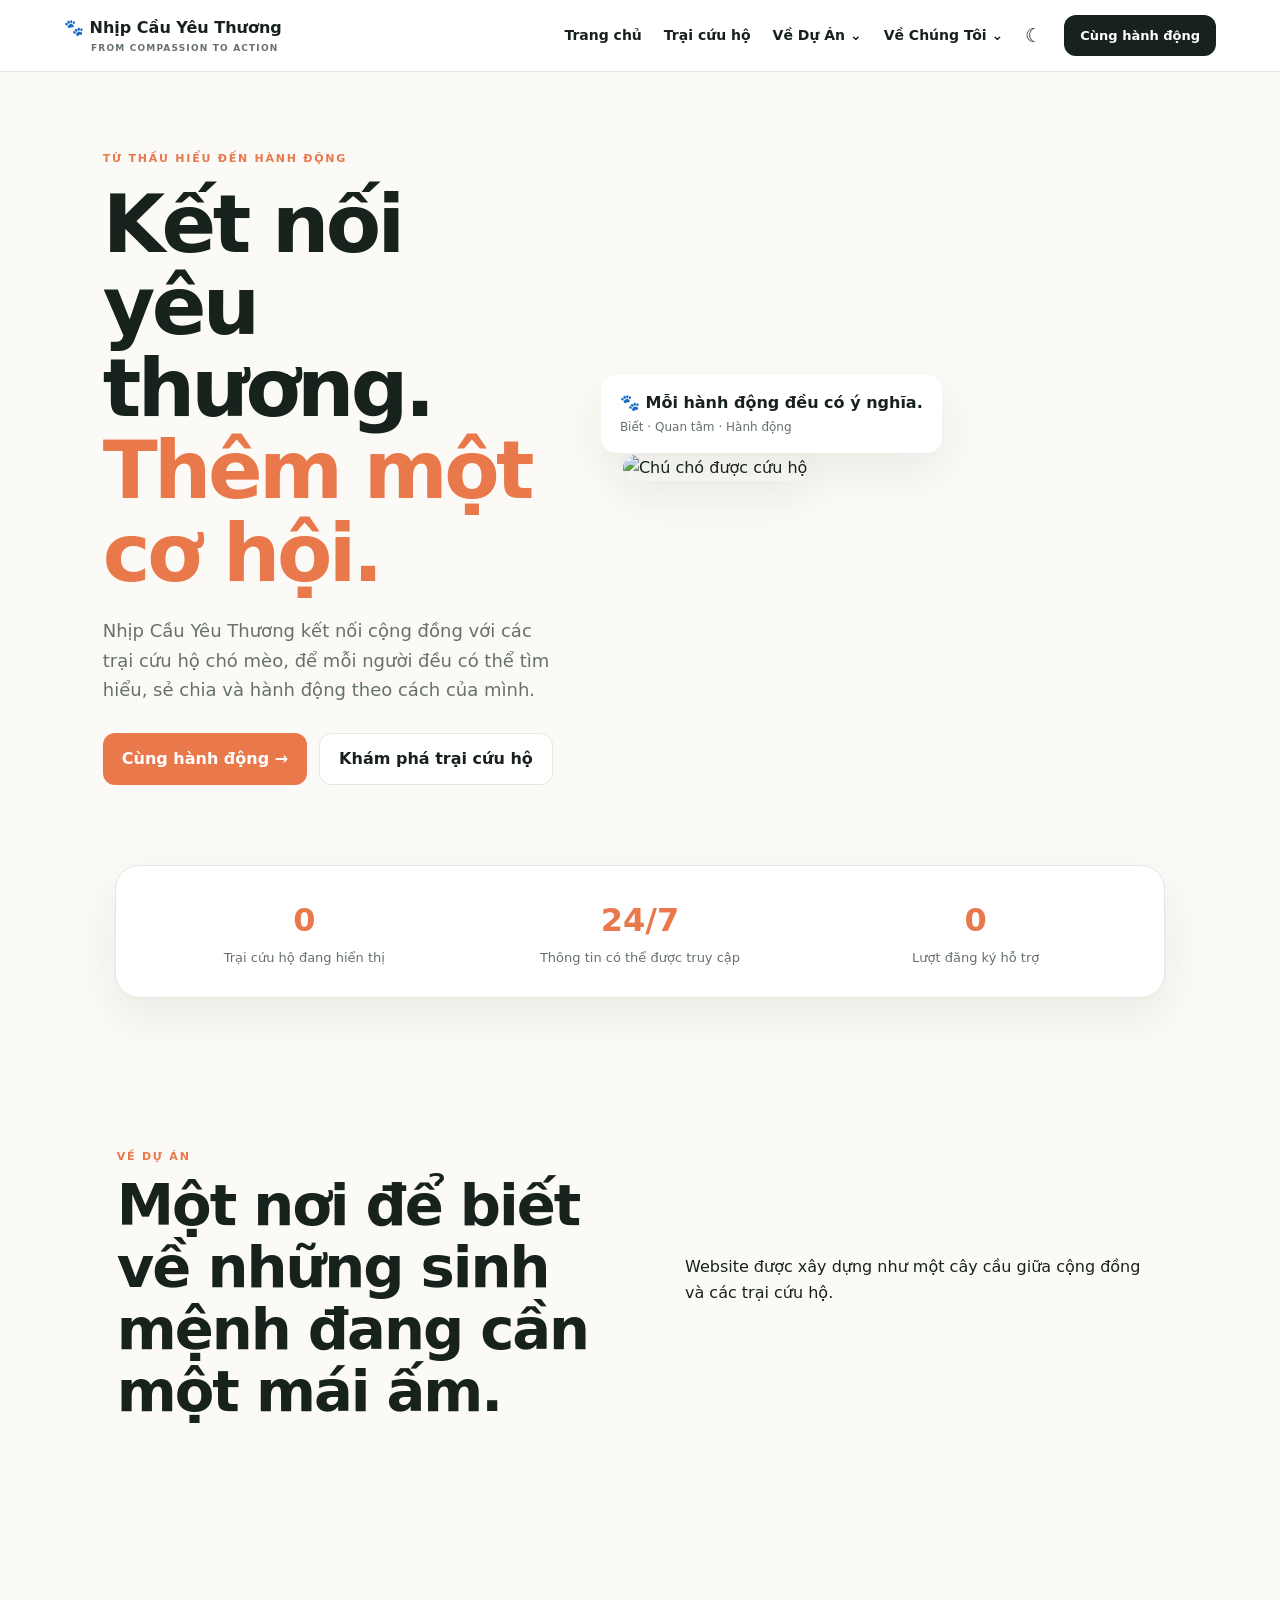
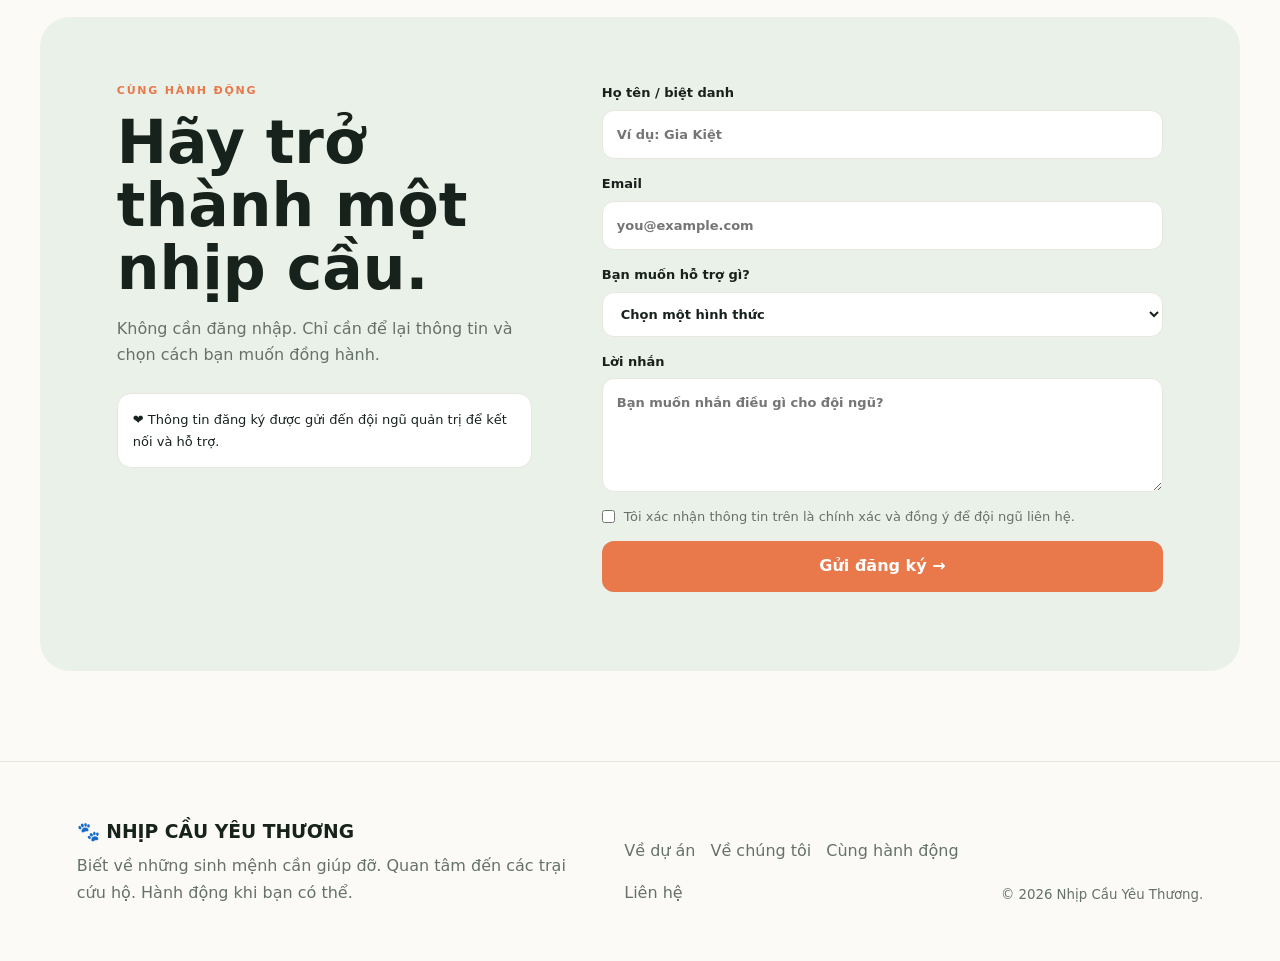
==== index.html @ f7f7eb14 "Add files via upload" ====
<!DOCTYPE html>
<html lang="vi">
<head>
<meta charset="UTF-8"><meta name="viewport" content="width=device-width, initial-scale=1.0">
<title>Trang chủ - Nhịp Cầu Yêu Thương</title>
<link rel="stylesheet" href="style.css">
<script src="https://cdn.jsdelivr.net/npm/@supabase/supabase-js@2"></script>
</head>
<body>
<header class="header">
  <a class="logo" href="index.html">🐾 Nhịp Cầu Yêu Thương <small>From compassion to action</small></a>
  <nav id="nav">
    <a href="index.html">Trang chủ</a>
    <a href="shelters.html">Trại cứu hộ</a>
    <div class="nav-dropdown"><button class="nav-drop-btn">Về Dự Án ⌄</button><div class="dropdown-menu">
      <a href="project.html">Giới thiệu dự án<small>Sứ mệnh, tầm nhìn và mục tiêu</small></a>
      <a href="journey.html">Hành trình thực hiện<small>Các mốc phát triển của dự án</small></a>
      <a href="activities.html">Hoạt động<small>Những điều cộng đồng có thể làm</small></a>
    </div></div>
    <div class="nav-dropdown"><button class="nav-drop-btn">Về Chúng Tôi ⌄</button><div class="dropdown-menu">
      <a href="team.html">Nhóm thực hiện<small>Những người xây dựng dự án</small></a>
      <a href="contact.html">Thông tin liên hệ<small>Kết nối với Nhịp Cầu Yêu Thương</small></a>
    </div></div>
  </nav>
  <button id="themeBtn" aria-label="Đổi giao diện">☾</button>
  <a class="header-cta" href="index.html#join">Cùng hành động</a>
  <button id="menuBtn" class="menu-btn">☰</button>
</header>
<main>
<section id="home" class="story-hero">
  <div class="hero-text"><p class="eyebrow">TỪ THẤU HIỂU ĐẾN HÀNH ĐỘNG</p><h1>Kết nối yêu thương.<br><span>Thêm một cơ hội.</span></h1>
  <p class="description">Nhịp Cầu Yêu Thương kết nối cộng đồng với các trại cứu hộ chó mèo, để mỗi người đều có thể tìm hiểu, sẻ chia và hành động theo cách của mình.</p>
  <div class="actions"><a class="btn primary" href="#join">Cùng hành động →</a><a class="btn secondary" href="shelters.html">Khám phá trại cứu hộ</a></div></div>
  <div class="hero-image"><img src="https://images.unsplash.com/photo-1558788353-f76d92427f16?auto=format&fit=crop&w=1200&q=85" alt="Chú chó được cứu hộ"><div class="floating-card"><strong>🐾 Mỗi hành động đều có ý nghĩa.</strong><span>Biết · Quan tâm · Hành động</span></div></div>
</section>
<section class="stats"><div><strong id="shelterCount">0</strong><p>Trại cứu hộ đang hiển thị</p></div><div><strong>24/7</strong><p>Thông tin có thể được truy cập</p></div><div><strong id="supportCount">0</strong><p>Lượt đăng ký hỗ trợ</p></div></section>
<section class="story-section split-section"><div><p class="eyebrow">VỀ DỰ ÁN</p><h2 id="projectTitle">Một nơi để biết về những sinh mệnh đang cần một mái ấm.</h2></div><div><div id="projectContent"><p>Website được xây dựng như một cây cầu giữa cộng đồng và các trại cứu hộ.</p></div><div id="projectTags" class="pill-row"></div></div></section>
<section id="join" class="join-section"><div class="join-copy"><p class="eyebrow">CÙNG HÀNH ĐỘNG</p><h2>Hãy trở thành một nhịp cầu.</h2><p>Không cần đăng nhập. Chỉ cần để lại thông tin và chọn cách bạn muốn đồng hành.</p><div class="notice">❤️ Thông tin đăng ký được gửi đến đội ngũ quản trị để kết nối và hỗ trợ.</div></div>
<form id="volunteerForm" class="join-form"><label>Họ tên / biệt danh<input id="nameInput" required placeholder="Ví dụ: Gia Kiệt"></label><label>Email<input id="emailInput" type="email" required placeholder="you@example.com"></label><label>Bạn muốn hỗ trợ gì?<select id="helpInput" required><option value="">Chọn một hình thức</option><option>Chăm sóc thú cưng</option><option>Vận chuyển</option><option>Đóng góp thức ăn</option><option>Đóng góp vật dụng</option><option>Hỗ trợ y tế</option><option>Chia sẻ thông tin</option><option>Khác</option></select></label><label>Lời nhắn<textarea id="messageInput" rows="4" placeholder="Bạn muốn nhắn điều gì cho đội ngũ?"></textarea></label><label class="check"><input id="consentInput" type="checkbox" required>Tôi xác nhận thông tin trên là chính xác và đồng ý để đội ngũ liên hệ.</label><button class="btn primary" type="submit">Gửi đăng ký →</button><p id="formMessage" class="message"></p></form></section>
</main>

<footer>
  <div><h3>🐾 NHỊP CẦU YÊU THƯƠNG</h3><p>Biết về những sinh mệnh cần giúp đỡ. Quan tâm đến các trại cứu hộ. Hành động khi bạn có thể.</p></div>
  <div class="footer-links"><a href="project.html">Về dự án</a><a href="team.html">Về chúng tôi</a><a href="index.html#join">Cùng hành động</a><a href="contact.html">Liên hệ</a></div>
  <small>© 2026 Nhịp Cầu Yêu Thương.</small>
</footer>
<script src="script.js"></script>
</body>
</html>
---- style.css ----
*{box-sizing:border-box;margin:0;padding:0}:root{--bg:#fbfaf6;--surface:#fff;--text:#18221d;--muted:#66716b;--primary:#e9784b;--primary2:#cf5e35;--accent:#6e9b72;--border:#e7e6df;--shadow:0 18px 45px rgba(35,45,38,.08)}body{font-family:Inter,system-ui,-apple-system,Segoe UI,sans-serif;background:var(--bg);color:var(--text);line-height:1.65;transition:.25s}body.dark{--bg:#121713;--surface:#1c231e;--text:#f3f6f1;--muted:#b9c2ba;--border:#344038;--shadow:0 18px 45px rgba(0,0,0,.3)}a{text-decoration:none;color:inherit}button,input,select,textarea{font:inherit}.header{position:sticky;top:0;z-index:40;display:flex;align-items:center;gap:22px;padding:15px 5%;background:color-mix(in srgb,var(--surface) 94%,transparent);backdrop-filter:blur(14px);border-bottom:1px solid var(--border)}.logo{font-weight:850;color:var(--text);margin-right:auto;white-space:nowrap}.logo small{display:block;font-size:9px;letter-spacing:.13em;color:var(--muted);font-weight:700;margin-left:27px;text-transform:uppercase}.header nav{display:flex;align-items:center;gap:22px}.header nav>a,.nav-drop-btn{font-weight:650;color:var(--text);font-size:14px}.header nav>a:hover,.nav-drop-btn:hover{color:var(--primary)}.nav-dropdown{position:relative}.nav-drop-btn{border:0;background:transparent;cursor:pointer;padding:8px 0}.dropdown-menu{display:none;position:absolute;top:40px;left:-25px;width:270px;background:var(--surface);border:1px solid var(--border);border-radius:16px;padding:8px;box-shadow:var(--shadow)}.nav-dropdown:hover .dropdown-menu,.nav-dropdown:focus-within .dropdown-menu{display:block}.dropdown-menu a{display:block;padding:12px;border-radius:10px}.dropdown-menu a:hover{background:color-mix(in srgb,var(--primary) 8%,var(--surface))}.dropdown-menu small{display:block;color:var(--muted);font-weight:400;font-size:12px;margin-top:2px}.header button#themeBtn{border:0;background:transparent;color:var(--text);cursor:pointer;font-size:19px}.header-cta{padding:10px 16px;border-radius:12px;background:var(--text);color:var(--surface);font-weight:800;font-size:13px}.menu-btn{display:none;border:0;background:transparent;color:var(--text);font-size:22px}.story-hero{max-width:1240px;margin:auto;min-height:680px;padding:78px 5% 80px;display:grid;grid-template-columns:.9fr 1.1fr;gap:70px;align-items:center}.hero-text{padding-left:4%}.hero-text h1{font-size:clamp(48px,6.3vw,82px);line-height:1.02;letter-spacing:-.045em;margin:14px 0 22px}.hero-text h1 span{color:var(--primary)}.description{max-width:620px;color:var(--muted);font-size:18px}.eyebrow{font-size:11px;font-weight:850;letter-spacing:.16em;color:var(--primary)}.actions{display:flex;gap:12px;flex-wrap:wrap;margin-top:28px}.btn{display:inline-flex;justify-content:center;align-items:center;border:0;border-radius:12px;padding:12px 19px;cursor:pointer;font-weight:800}.primary{background:var(--primary);color:#fff}.primary:hover{background:var(--primary2)}.secondary{border:1px solid var(--border);background:var(--surface);color:var(--text)}.hero-image{position:relative}.hero-image img{width:100%;height:590px;object-fit:cover;border-radius:30px;box-shadow:var(--shadow)}.floating-card{position:absolute;left:-22px;bottom:28px;background:var(--surface);padding:15px 19px;border-radius:15px;box-shadow:var(--shadow)}.floating-card span{display:block;color:var(--muted);font-size:12px;margin-top:2px}.stats{max-width:1050px;margin:0 auto 60px;padding:28px;display:grid;grid-template-columns:repeat(3,1fr);gap:15px;background:var(--surface);border:1px solid var(--border);border-radius:24px;box-shadow:var(--shadow);text-align:center}.stats strong{font-size:32px;color:var(--primary)}.stats p{color:var(--muted);font-size:13px}.section,.story-section{max-width:1200px;margin:auto;padding:90px 6%}.section-heading{margin-bottom:30px}.section-heading h2,.story-section h2,.contact h2{font-size:clamp(34px,4.5vw,58px);line-height:1.08;letter-spacing:-.035em;margin:9px 0 14px}.section-heading p:last-child,.story-section>div>p:not(.eyebrow),.contact>p{color:var(--muted)}.split-section{display:grid;grid-template-columns:1fr 1fr;gap:90px;align-items:center}.pill-row{display:flex;gap:8px;flex-wrap:wrap;margin-top:25px}.pill-row span{padding:7px 12px;border:1px solid var(--border);border-radius:999px;color:var(--muted);font-size:13px}.filters{display:flex;gap:12px;margin-bottom:25px}.filters input,.filters select,.join-form input,.join-form select,.join-form textarea{width:100%;padding:13px 14px;border:1px solid var(--border);border-radius:12px;background:var(--surface);color:var(--text);outline:none}.filters input{flex:1}.filters select{max-width:240px}.cards{display:grid;grid-template-columns:repeat(3,1fr);gap:20px}.card{background:var(--surface);border:1px solid var(--border);border-radius:20px;overflow:hidden;box-shadow:var(--shadow)}.card img{width:100%;height:220px;object-fit:cover}.card-body{padding:20px}.card-body h3{font-size:22px;margin:7px 0}.card-body p{color:var(--muted);margin:6px 0}.tag{display:inline-block;padding:5px 9px;border-radius:999px;background:color-mix(in srgb,var(--primary) 12%,var(--surface));color:var(--primary);font-size:11px;font-weight:850}.card-body a{display:inline-block;color:var(--primary);font-weight:800;margin-top:8px}.action-section{max-width:none;background:var(--surface);border-top:1px solid var(--border);border-bottom:1px solid var(--border)}.center{text-align:center;max-width:800px;margin:auto}.steps{max-width:1100px;margin:45px auto 0;display:grid;grid-template-columns:repeat(3,1fr);gap:18px}.steps article{padding:25px;border-top:1px solid var(--border)}.steps span{color:var(--primary);font-weight:850}.steps h3{font-size:25px;margin:18px 0 8px}.steps p{color:var(--muted)}.join-section{max-width:1200px;margin:90px auto;padding:65px 6%;display:grid;grid-template-columns:.85fr 1.15fr;gap:70px;background:#eaf1e8;border-radius:30px}.dark .join-section{background:#1c2a1f}.join-copy h2{font-size:clamp(38px,5vw,60px);line-height:1.05;margin:10px 0 16px}.join-copy>p:not(.eyebrow){color:var(--muted)}.notice{margin-top:25px;padding:15px;border:1px solid var(--border);background:var(--surface);border-radius:14px;font-size:13px}.join-form{display:grid;gap:14px}.join-form label{font-weight:750;font-size:13px}.join-form input,.join-form select,.join-form textarea{display:block;margin-top:6px}.join-form .check{display:flex;align-items:flex-start;gap:9px;font-weight:500;color:var(--muted)}.join-form .check input{width:auto;margin-top:4px}.message{color:var(--primary);font-weight:750}.timeline-section{padding-bottom:60px}.timeline{display:grid;grid-template-columns:repeat(3,1fr);gap:25px}.timeline>div{border-left:2px solid var(--border);padding:5px 20px 10px}.timeline b{color:var(--primary);font-size:14px}.timeline h3{font-size:23px;margin:12px 0 5px}.timeline p{color:var(--muted)}.team-section{display:grid;grid-template-columns:1fr 1fr;gap:70px;align-items:center}.team-card{display:flex;align-items:center;gap:18px;padding:25px;background:var(--surface);border:1px solid var(--border);border-radius:22px;box-shadow:var(--shadow)}.team-avatar{width:62px;height:62px;border-radius:50%;display:grid;place-items:center;background:color-mix(in srgb,var(--primary) 15%,var(--surface));font-size:28px}.team-card p{color:var(--muted);font-size:13px}.contact{text-align:center}.contact .btn{margin-top:20px}.empty{text-align:center;color:var(--muted);padding:30px}.hidden{display:none!important}.modal{position:fixed;inset:0;background:rgba(0,0,0,.58);display:grid;place-items:center;padding:20px;z-index:70}.modal-box{position:relative;width:min(600px,100%);background:var(--surface);color:var(--text);border-radius:20px;padding:30px;box-shadow:var(--shadow)}.close-btn{position:absolute;right:15px;top:12px;border:0;background:transparent;color:var(--text);font-size:20px;cursor:pointer}footer{display:grid;grid-template-columns:1.5fr 1fr auto;gap:35px;align-items:end;padding:55px 6%;border-top:1px solid var(--border);color:var(--muted)}footer h3{color:var(--text);margin-bottom:6px}.footer-links{display:flex;gap:15px;flex-wrap:wrap}.footer-links a:hover{color:var(--primary)}footer small{white-space:nowrap}
@media(max-width:900px){.header nav{display:none;position:absolute;top:68px;left:0;right:0;background:var(--surface);padding:18px 6%;border-bottom:1px solid var(--border);flex-direction:column;align-items:flex-start}.header nav.open{display:flex}.nav-dropdown{width:100%}.dropdown-menu{position:static;width:100%;margin-top:5px}.header-cta{display:none}.menu-btn{display:block}.story-hero{grid-template-columns:1fr;padding-top:55px}.hero-text{padding-left:0}.hero-image img{height:420px}.split-section,.team-section,.join-section{grid-template-columns:1fr;gap:35px}.cards{grid-template-columns:1fr 1fr}.steps,.timeline{grid-template-columns:1fr}.join-section{margin:60px 5%;padding:45px 6%}footer{grid-template-columns:1fr}}
@media(max-width:600px){.logo small{display:none}.story-hero{padding-top:40px}.hero-text h1{font-size:48px}.hero-image img{height:320px}.floating-card{left:15px;bottom:15px}.cards,.stats{grid-template-columns:1fr}.filters{flex-direction:column}.filters select{max-width:none}.section,.story-section{padding:65px 6%}footer{padding:40px 6%}footer small{white-space:normal}}
.form-grid{display:grid;gap:12px}.row{display:flex;gap:10px;flex-wrap:wrap}.admin-note{color:var(--muted);margin:7px 0 15px}.admin-panel .form-grid input,.admin-panel .form-grid select,.admin-panel .form-grid textarea{width:100%;padding:12px 13px;border:1px solid var(--border);border-radius:11px;background:var(--surface);color:var(--text)}.admin-panel .message{margin-top:8px}.admin-item small{color:var(--muted)}

.team-grid{display:grid;grid-template-columns:1fr;gap:15px}.team-avatar img{width:100%;height:100%;object-fit:cover;border-radius:50%}.team-role{font-weight:800;color:var(--primary)!important;margin:3px 0!important}

.content-image{width:100%;height:180px;object-fit:cover;border-radius:18px;margin-bottom:18px;display:block}.project-content-image{max-height:280px}.activity-image{height:150px;margin-bottom:16px}.timeline>div .content-image{height:150px}.steps article{overflow:hidden}.steps article .content-image{margin:-25px -25px 18px;width:calc(100% + 50px);border-radius:0;height:170px}.team-avatar img{display:block}
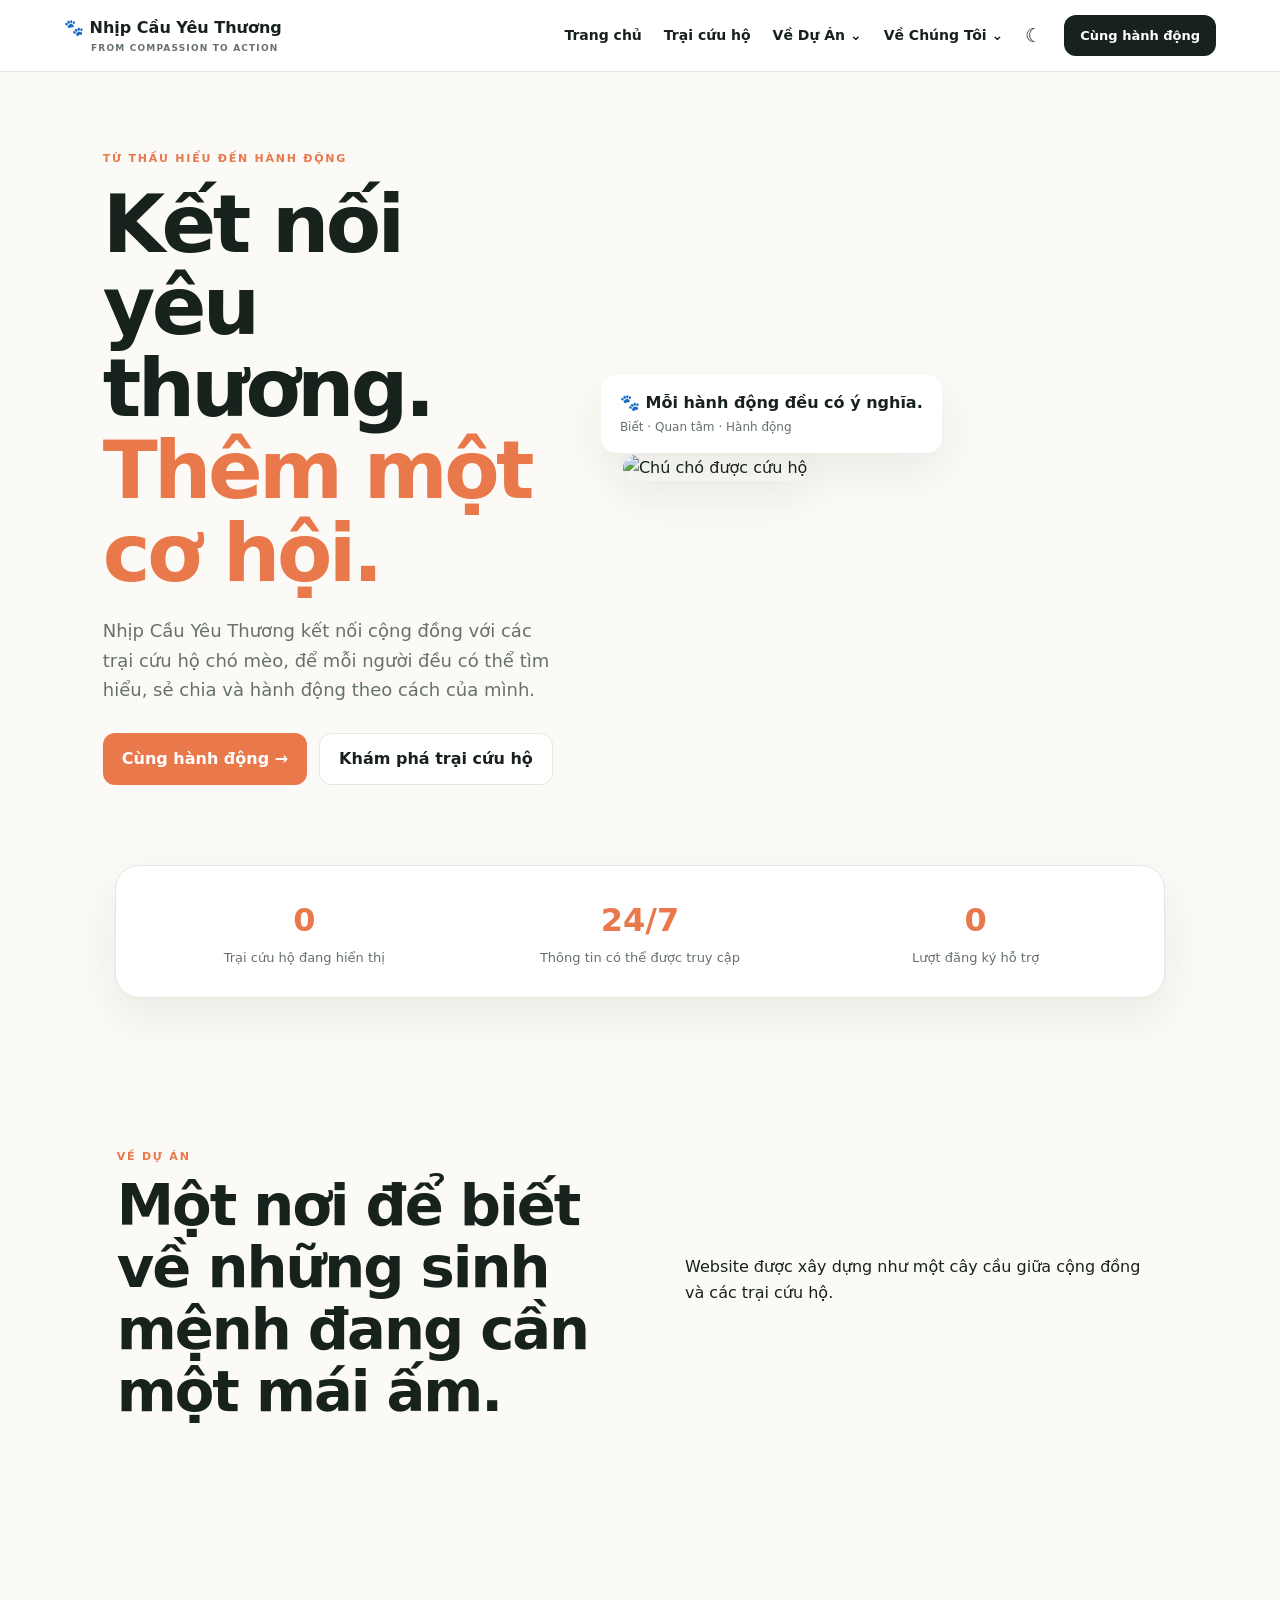
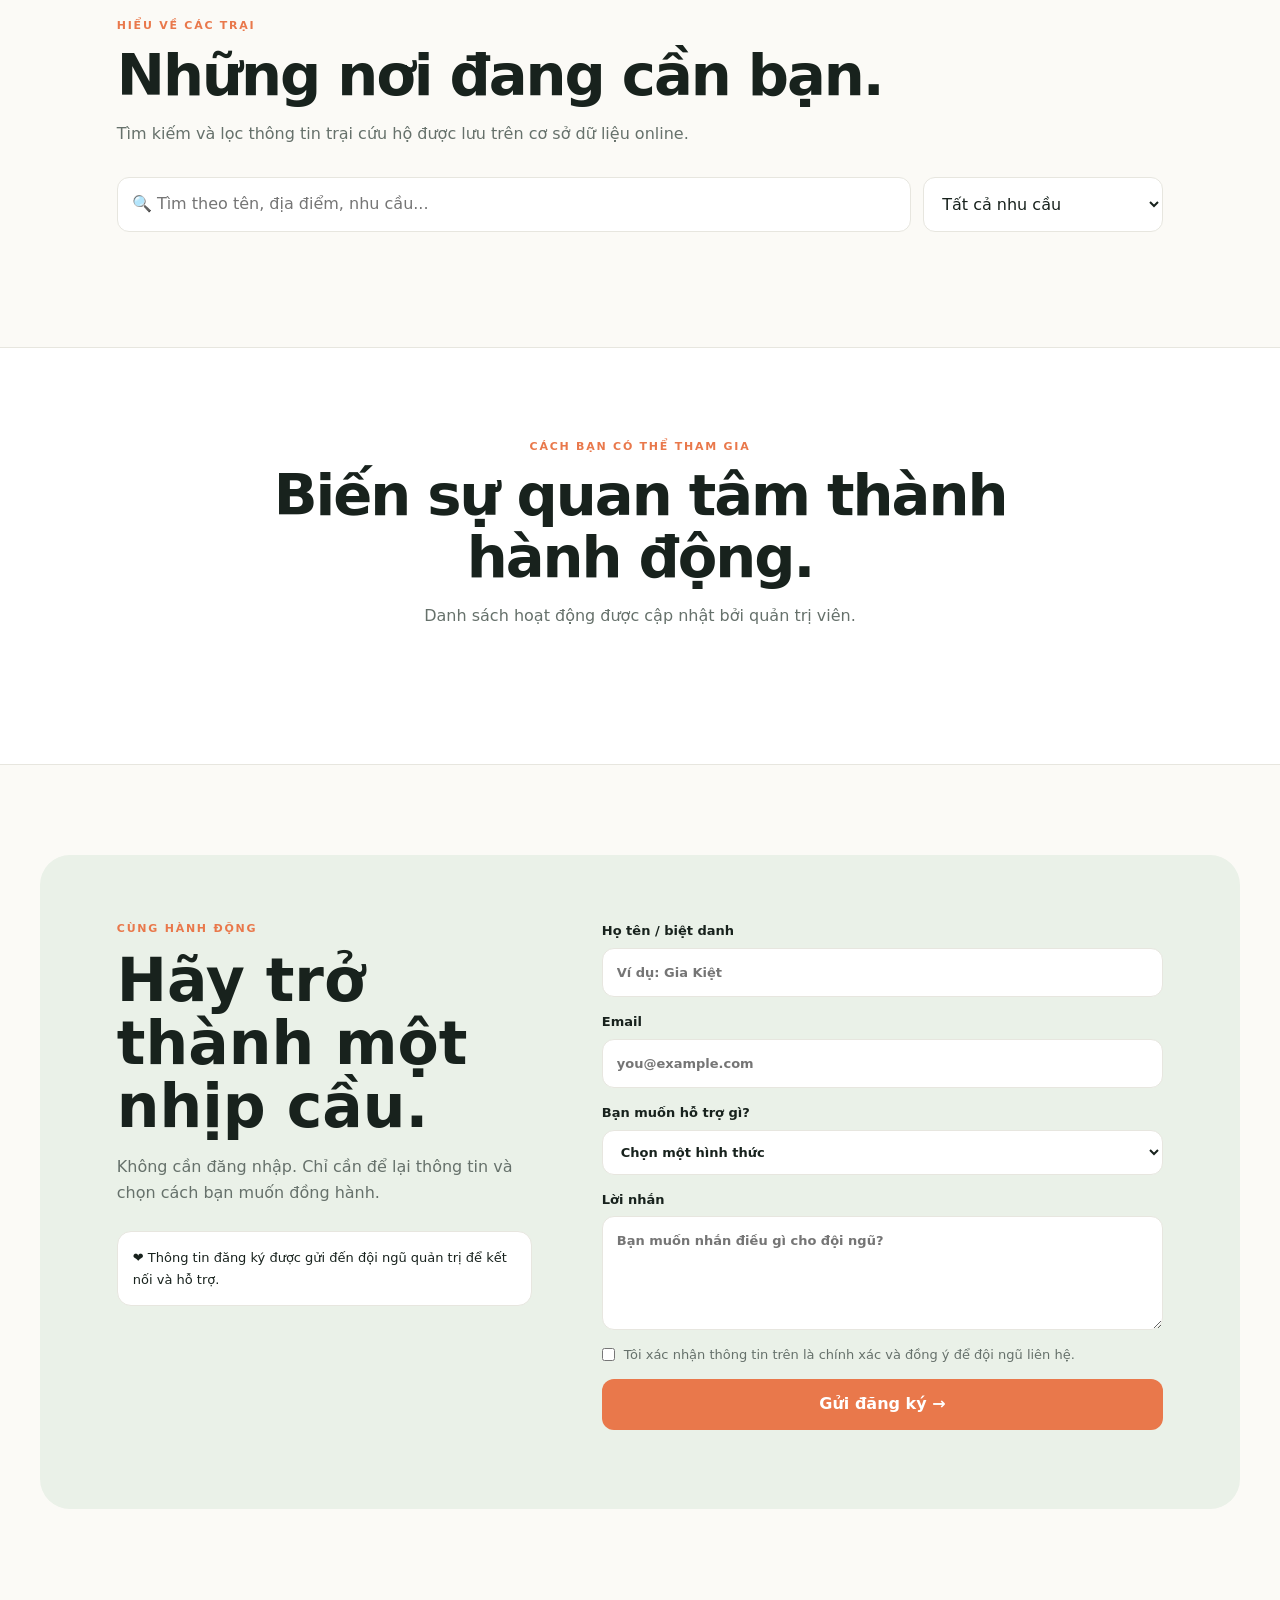
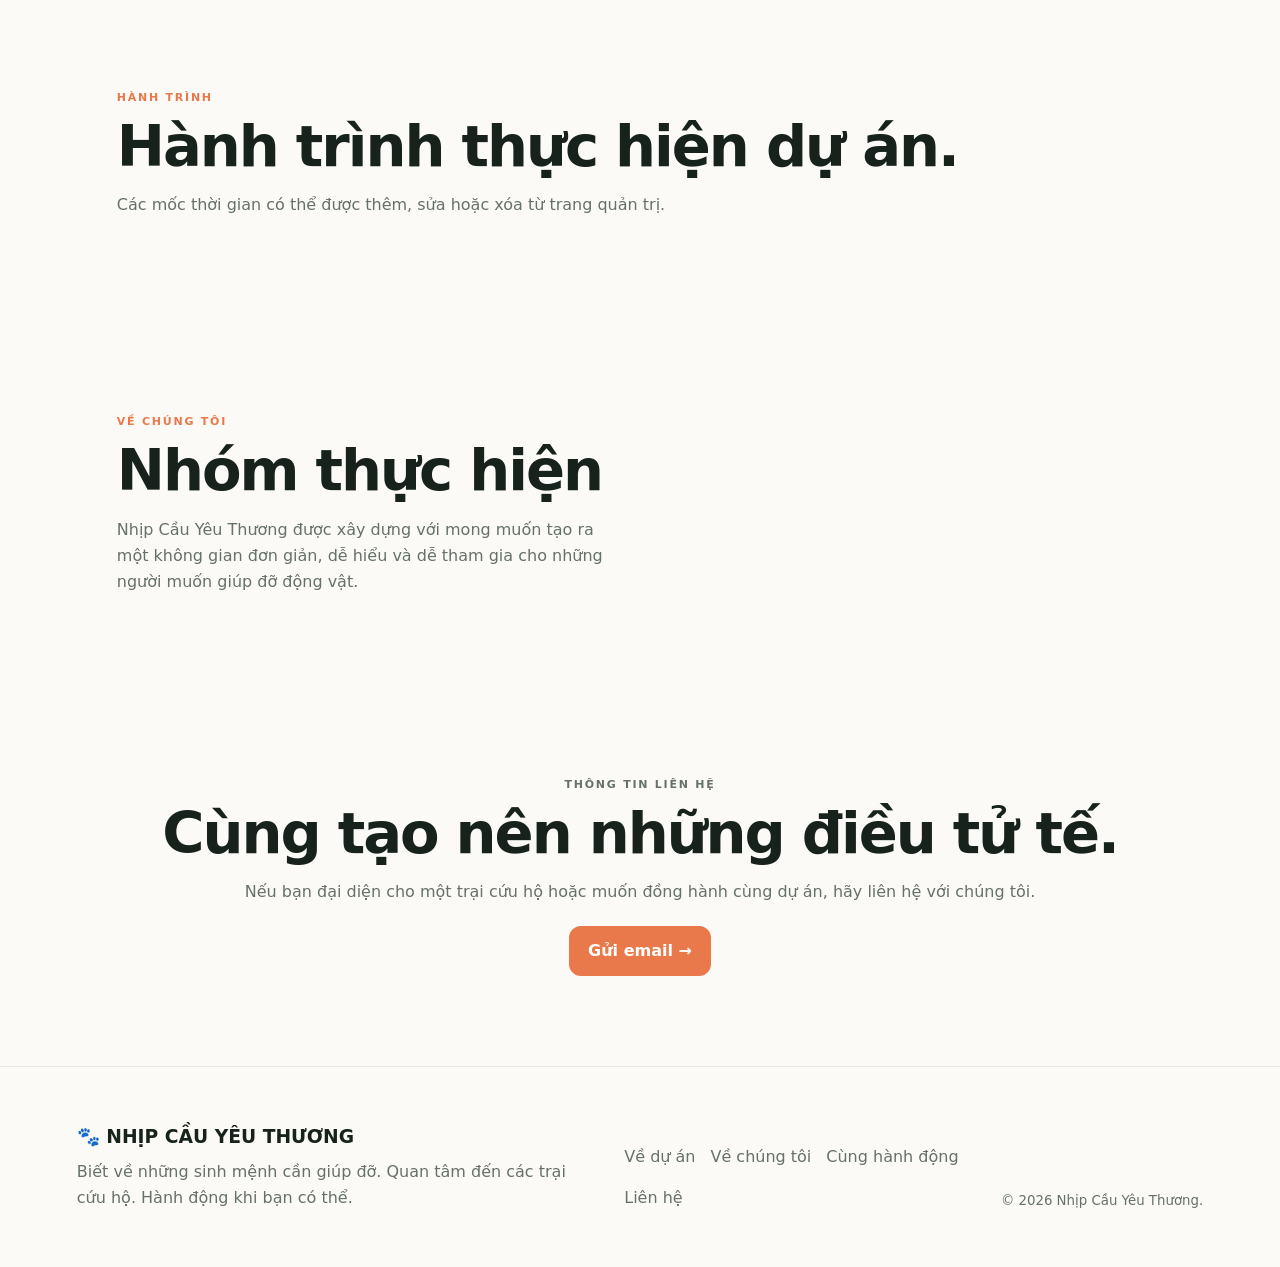
==== commit 31eb3a4d: "Add files via upload" ====
--- a/index.html
+++ b/index.html
@@ -2,48 +2,74 @@
 <html lang="vi">
 <head>
 <meta charset="UTF-8"><meta name="viewport" content="width=device-width, initial-scale=1.0">
-<title>Trang chủ - Nhịp Cầu Yêu Thương</title>
+<title>Nhịp Cầu Yêu Thương</title>
 <link rel="stylesheet" href="style.css">
 <script src="https://cdn.jsdelivr.net/npm/@supabase/supabase-js@2"></script>
 </head>
 <body>
 <header class="header">
-  <a class="logo" href="index.html">🐾 Nhịp Cầu Yêu Thương <small>From compassion to action</small></a>
+  <a class="logo" href="#home">🐾 Nhịp Cầu Yêu Thương <small>From compassion to action</small></a>
   <nav id="nav">
-    <a href="index.html">Trang chủ</a>
-    <a href="shelters.html">Trại cứu hộ</a>
+    <a href="#home">Trang chủ</a>
+    <a href="#shelters">Trại cứu hộ</a>
     <div class="nav-dropdown"><button class="nav-drop-btn">Về Dự Án ⌄</button><div class="dropdown-menu">
-      <a href="project.html">Giới thiệu dự án<small>Sứ mệnh, tầm nhìn và mục tiêu</small></a>
-      <a href="journey.html">Hành trình thực hiện<small>Các mốc phát triển của dự án</small></a>
-      <a href="activities.html">Hoạt động<small>Những điều cộng đồng có thể làm</small></a>
+      <a href="#project">Giới thiệu dự án<small>Sứ mệnh, tầm nhìn và mục tiêu</small></a>
+      <a href="#journey">Hành trình thực hiện<small>Các mốc phát triển của dự án</small></a>
+      <a href="#activities">Hoạt động<small>Những điều cộng đồng có thể làm</small></a>
     </div></div>
     <div class="nav-dropdown"><button class="nav-drop-btn">Về Chúng Tôi ⌄</button><div class="dropdown-menu">
-      <a href="team.html">Nhóm thực hiện<small>Những người xây dựng dự án</small></a>
-      <a href="contact.html">Thông tin liên hệ<small>Kết nối với Nhịp Cầu Yêu Thương</small></a>
+      <a href="#team">Nhóm thực hiện<small>Những người xây dựng dự án</small></a>
+      <a href="#contact">Thông tin liên hệ<small>Kết nối với Nhịp Cầu Yêu Thương</small></a>
     </div></div>
   </nav>
   <button id="themeBtn" aria-label="Đổi giao diện">☾</button>
-  <a class="header-cta" href="index.html#join">Cùng hành động</a>
+  <a class="header-cta" href="#join">Cùng hành động</a>
   <button id="menuBtn" class="menu-btn">☰</button>
 </header>
+
 <main>
 <section id="home" class="story-hero">
-  <div class="hero-text"><p class="eyebrow">TỪ THẤU HIỂU ĐẾN HÀNH ĐỘNG</p><h1>Kết nối yêu thương.<br><span>Thêm một cơ hội.</span></h1>
-  <p class="description">Nhịp Cầu Yêu Thương kết nối cộng đồng với các trại cứu hộ chó mèo, để mỗi người đều có thể tìm hiểu, sẻ chia và hành động theo cách của mình.</p>
-  <div class="actions"><a class="btn primary" href="#join">Cùng hành động →</a><a class="btn secondary" href="shelters.html">Khám phá trại cứu hộ</a></div></div>
+  <div class="hero-text">
+    <p class="eyebrow">TỪ THẤU HIỂU ĐẾN HÀNH ĐỘNG</p>
+    <h1>Kết nối yêu thương.<br><span>Thêm một cơ hội.</span></h1>
+    <p class="description">Nhịp Cầu Yêu Thương kết nối cộng đồng với các trại cứu hộ chó mèo, để mỗi người đều có thể tìm hiểu, sẻ chia và hành động theo cách của mình.</p>
+    <div class="actions"><a class="btn primary" href="#join">Cùng hành động →</a><a class="btn secondary" href="#shelters">Khám phá trại cứu hộ</a></div>
+  </div>
   <div class="hero-image"><img src="https://images.unsplash.com/photo-1558788353-f76d92427f16?auto=format&fit=crop&w=1200&q=85" alt="Chú chó được cứu hộ"><div class="floating-card"><strong>🐾 Mỗi hành động đều có ý nghĩa.</strong><span>Biết · Quan tâm · Hành động</span></div></div>
 </section>
+
 <section class="stats"><div><strong id="shelterCount">0</strong><p>Trại cứu hộ đang hiển thị</p></div><div><strong>24/7</strong><p>Thông tin có thể được truy cập</p></div><div><strong id="supportCount">0</strong><p>Lượt đăng ký hỗ trợ</p></div></section>
-<section class="story-section split-section"><div><p class="eyebrow">VỀ DỰ ÁN</p><h2 id="projectTitle">Một nơi để biết về những sinh mệnh đang cần một mái ấm.</h2></div><div><div id="projectContent"><p>Website được xây dựng như một cây cầu giữa cộng đồng và các trại cứu hộ.</p></div><div id="projectTags" class="pill-row"></div></div></section>
-<section id="join" class="join-section"><div class="join-copy"><p class="eyebrow">CÙNG HÀNH ĐỘNG</p><h2>Hãy trở thành một nhịp cầu.</h2><p>Không cần đăng nhập. Chỉ cần để lại thông tin và chọn cách bạn muốn đồng hành.</p><div class="notice">❤️ Thông tin đăng ký được gửi đến đội ngũ quản trị để kết nối và hỗ trợ.</div></div>
-<form id="volunteerForm" class="join-form"><label>Họ tên / biệt danh<input id="nameInput" required placeholder="Ví dụ: Gia Kiệt"></label><label>Email<input id="emailInput" type="email" required placeholder="you@example.com"></label><label>Bạn muốn hỗ trợ gì?<select id="helpInput" required><option value="">Chọn một hình thức</option><option>Chăm sóc thú cưng</option><option>Vận chuyển</option><option>Đóng góp thức ăn</option><option>Đóng góp vật dụng</option><option>Hỗ trợ y tế</option><option>Chia sẻ thông tin</option><option>Khác</option></select></label><label>Lời nhắn<textarea id="messageInput" rows="4" placeholder="Bạn muốn nhắn điều gì cho đội ngũ?"></textarea></label><label class="check"><input id="consentInput" type="checkbox" required>Tôi xác nhận thông tin trên là chính xác và đồng ý để đội ngũ liên hệ.</label><button class="btn primary" type="submit">Gửi đăng ký →</button><p id="formMessage" class="message"></p></form></section>
+
+<section id="project" class="story-section split-section">
+  <div><p class="eyebrow">VỀ DỰ ÁN</p><h2 id="projectTitle">Một nơi để biết về những sinh mệnh đang cần một mái ấm.</h2></div>
+  <div><div id="projectContent"><p>Website được xây dựng như một cây cầu giữa cộng đồng và các trại cứu hộ.</p></div><div id="projectTags" class="pill-row"></div></div>
+</section>
+
+<section id="shelters" class="section">
+  <div class="section-heading"><p class="eyebrow">HIỂU VỀ CÁC TRẠI</p><h2>Những nơi đang cần bạn.</h2><p>Tìm kiếm và lọc thông tin trại cứu hộ được lưu trên cơ sở dữ liệu online.</p></div>
+  <div class="filters"><input id="searchInput" type="search" placeholder="🔍 Tìm theo tên, địa điểm, nhu cầu..."><select id="categoryFilter"><option value="all">Tất cả nhu cầu</option><option value="food">Thức ăn</option><option value="medical">Y tế</option><option value="volunteer">Tình nguyện</option><option value="supplies">Vật dụng</option></select></div>
+  <div id="shelterCards" class="cards"></div><p id="emptyMessage" class="empty hidden">Không tìm thấy trại phù hợp.</p>
+</section>
+
+<section id="activities" class="story-section action-section">
+  <div class="section-heading center"><p class="eyebrow">CÁCH BẠN CÓ THỂ THAM GIA</p><h2>Biến sự quan tâm thành hành động.</h2><p>Danh sách hoạt động được cập nhật bởi quản trị viên.</p></div>
+  <div id="activityList" class="steps"></div>
+</section>
+
+<section id="join" class="join-section">
+  <div class="join-copy"><p class="eyebrow">CÙNG HÀNH ĐỘNG</p><h2>Hãy trở thành một nhịp cầu.</h2><p>Không cần đăng nhập. Chỉ cần để lại thông tin và chọn cách bạn muốn đồng hành.</p><div class="notice">❤️ Thông tin đăng ký được gửi đến đội ngũ quản trị để kết nối và hỗ trợ.</div></div>
+  <form id="volunteerForm" class="join-form"><label>Họ tên / biệt danh<input id="nameInput" required placeholder="Ví dụ: Gia Kiệt"></label><label>Email<input id="emailInput" type="email" required placeholder="you@example.com"></label><label>Bạn muốn hỗ trợ gì?<select id="helpInput" required><option value="">Chọn một hình thức</option><option>Chăm sóc thú cưng</option><option>Vận chuyển</option><option>Đóng góp thức ăn</option><option>Đóng góp vật dụng</option><option>Hỗ trợ y tế</option><option>Chia sẻ thông tin</option><option>Khác</option></select></label><label>Lời nhắn<textarea id="messageInput" rows="4" placeholder="Bạn muốn nhắn điều gì cho đội ngũ?"></textarea></label><label class="check"><input id="consentInput" type="checkbox" required>Tôi xác nhận thông tin trên là chính xác và đồng ý để đội ngũ liên hệ.</label><button class="btn primary" type="submit">Gửi đăng ký →</button><p id="formMessage" class="message"></p></form>
+</section>
+
+<section id="journey" class="story-section timeline-section"><div class="section-heading"><p class="eyebrow">HÀNH TRÌNH</p><h2>Hành trình thực hiện dự án.</h2><p>Các mốc thời gian có thể được thêm, sửa hoặc xóa từ trang quản trị.</p></div><div id="journeyList" class="timeline"></div></section>
+
+<section id="team" class="story-section team-section"><div><p class="eyebrow">VỀ CHÚNG TÔI</p><h2>Nhóm thực hiện</h2><p>Nhịp Cầu Yêu Thương được xây dựng với mong muốn tạo ra một không gian đơn giản, dễ hiểu và dễ tham gia cho những người muốn giúp đỡ động vật.</p></div><div id="teamList" class="team-grid"></div></section>
+
+<section id="contact" class="contact section"><p class="eyebrow">THÔNG TIN LIÊN HỆ</p><h2>Cùng tạo nên những điều tử tế.</h2><p>Nếu bạn đại diện cho một trại cứu hộ hoặc muốn đồng hành cùng dự án, hãy liên hệ với chúng tôi.</p><a class="btn primary" id="contactEmailLink" href="mailto:hello@example.com">Gửi email →</a></section>
 </main>
 
-<footer>
-  <div><h3>🐾 NHỊP CẦU YÊU THƯƠNG</h3><p>Biết về những sinh mệnh cần giúp đỡ. Quan tâm đến các trại cứu hộ. Hành động khi bạn có thể.</p></div>
-  <div class="footer-links"><a href="project.html">Về dự án</a><a href="team.html">Về chúng tôi</a><a href="index.html#join">Cùng hành động</a><a href="contact.html">Liên hệ</a></div>
-  <small>© 2026 Nhịp Cầu Yêu Thương.</small>
-</footer>
+<div id="detailModal" class="modal hidden"><div class="modal-box"><button id="closeModal" class="close-btn">✕</button><div id="modalContent"></div></div></div>
+<footer><div><h3>🐾 NHỊP CẦU YÊU THƯƠNG</h3><p>Biết về những sinh mệnh cần giúp đỡ. Quan tâm đến các trại cứu hộ. Hành động khi bạn có thể.</p></div><div class="footer-links"><a href="#project">Về dự án</a><a href="#team">Về chúng tôi</a><a href="#join">Cùng hành động</a><a href="#contact">Liên hệ</a></div><small>© 2026 Nhịp Cầu Yêu Thương.</small></footer>
 <script src="script.js"></script>
-</body>
-</html>+</body></html>
+
--- a/style.css
+++ b/style.css
@@ -1,8 +1,999 @@
-*{box-sizing:border-box;margin:0;padding:0}:root{--bg:#fbfaf6;--surface:#fff;--text:#18221d;--muted:#66716b;--primary:#e9784b;--primary2:#cf5e35;--accent:#6e9b72;--border:#e7e6df;--shadow:0 18px 45px rgba(35,45,38,.08)}body{font-family:Inter,system-ui,-apple-system,Segoe UI,sans-serif;background:var(--bg);color:var(--text);line-height:1.65;transition:.25s}body.dark{--bg:#121713;--surface:#1c231e;--text:#f3f6f1;--muted:#b9c2ba;--border:#344038;--shadow:0 18px 45px rgba(0,0,0,.3)}a{text-decoration:none;color:inherit}button,input,select,textarea{font:inherit}.header{position:sticky;top:0;z-index:40;display:flex;align-items:center;gap:22px;padding:15px 5%;background:color-mix(in srgb,var(--surface) 94%,transparent);backdrop-filter:blur(14px);border-bottom:1px solid var(--border)}.logo{font-weight:850;color:var(--text);margin-right:auto;white-space:nowrap}.logo small{display:block;font-size:9px;letter-spacing:.13em;color:var(--muted);font-weight:700;margin-left:27px;text-transform:uppercase}.header nav{display:flex;align-items:center;gap:22px}.header nav>a,.nav-drop-btn{font-weight:650;color:var(--text);font-size:14px}.header nav>a:hover,.nav-drop-btn:hover{color:var(--primary)}.nav-dropdown{position:relative}.nav-drop-btn{border:0;background:transparent;cursor:pointer;padding:8px 0}.dropdown-menu{display:none;position:absolute;top:40px;left:-25px;width:270px;background:var(--surface);border:1px solid var(--border);border-radius:16px;padding:8px;box-shadow:var(--shadow)}.nav-dropdown:hover .dropdown-menu,.nav-dropdown:focus-within .dropdown-menu{display:block}.dropdown-menu a{display:block;padding:12px;border-radius:10px}.dropdown-menu a:hover{background:color-mix(in srgb,var(--primary) 8%,var(--surface))}.dropdown-menu small{display:block;color:var(--muted);font-weight:400;font-size:12px;margin-top:2px}.header button#themeBtn{border:0;background:transparent;color:var(--text);cursor:pointer;font-size:19px}.header-cta{padding:10px 16px;border-radius:12px;background:var(--text);color:var(--surface);font-weight:800;font-size:13px}.menu-btn{display:none;border:0;background:transparent;color:var(--text);font-size:22px}.story-hero{max-width:1240px;margin:auto;min-height:680px;padding:78px 5% 80px;display:grid;grid-template-columns:.9fr 1.1fr;gap:70px;align-items:center}.hero-text{padding-left:4%}.hero-text h1{font-size:clamp(48px,6.3vw,82px);line-height:1.02;letter-spacing:-.045em;margin:14px 0 22px}.hero-text h1 span{color:var(--primary)}.description{max-width:620px;color:var(--muted);font-size:18px}.eyebrow{font-size:11px;font-weight:850;letter-spacing:.16em;color:var(--primary)}.actions{display:flex;gap:12px;flex-wrap:wrap;margin-top:28px}.btn{display:inline-flex;justify-content:center;align-items:center;border:0;border-radius:12px;padding:12px 19px;cursor:pointer;font-weight:800}.primary{background:var(--primary);color:#fff}.primary:hover{background:var(--primary2)}.secondary{border:1px solid var(--border);background:var(--surface);color:var(--text)}.hero-image{position:relative}.hero-image img{width:100%;height:590px;object-fit:cover;border-radius:30px;box-shadow:var(--shadow)}.floating-card{position:absolute;left:-22px;bottom:28px;background:var(--surface);padding:15px 19px;border-radius:15px;box-shadow:var(--shadow)}.floating-card span{display:block;color:var(--muted);font-size:12px;margin-top:2px}.stats{max-width:1050px;margin:0 auto 60px;padding:28px;display:grid;grid-template-columns:repeat(3,1fr);gap:15px;background:var(--surface);border:1px solid var(--border);border-radius:24px;box-shadow:var(--shadow);text-align:center}.stats strong{font-size:32px;color:var(--primary)}.stats p{color:var(--muted);font-size:13px}.section,.story-section{max-width:1200px;margin:auto;padding:90px 6%}.section-heading{margin-bottom:30px}.section-heading h2,.story-section h2,.contact h2{font-size:clamp(34px,4.5vw,58px);line-height:1.08;letter-spacing:-.035em;margin:9px 0 14px}.section-heading p:last-child,.story-section>div>p:not(.eyebrow),.contact>p{color:var(--muted)}.split-section{display:grid;grid-template-columns:1fr 1fr;gap:90px;align-items:center}.pill-row{display:flex;gap:8px;flex-wrap:wrap;margin-top:25px}.pill-row span{padding:7px 12px;border:1px solid var(--border);border-radius:999px;color:var(--muted);font-size:13px}.filters{display:flex;gap:12px;margin-bottom:25px}.filters input,.filters select,.join-form input,.join-form select,.join-form textarea{width:100%;padding:13px 14px;border:1px solid var(--border);border-radius:12px;background:var(--surface);color:var(--text);outline:none}.filters input{flex:1}.filters select{max-width:240px}.cards{display:grid;grid-template-columns:repeat(3,1fr);gap:20px}.card{background:var(--surface);border:1px solid var(--border);border-radius:20px;overflow:hidden;box-shadow:var(--shadow)}.card img{width:100%;height:220px;object-fit:cover}.card-body{padding:20px}.card-body h3{font-size:22px;margin:7px 0}.card-body p{color:var(--muted);margin:6px 0}.tag{display:inline-block;padding:5px 9px;border-radius:999px;background:color-mix(in srgb,var(--primary) 12%,var(--surface));color:var(--primary);font-size:11px;font-weight:850}.card-body a{display:inline-block;color:var(--primary);font-weight:800;margin-top:8px}.action-section{max-width:none;background:var(--surface);border-top:1px solid var(--border);border-bottom:1px solid var(--border)}.center{text-align:center;max-width:800px;margin:auto}.steps{max-width:1100px;margin:45px auto 0;display:grid;grid-template-columns:repeat(3,1fr);gap:18px}.steps article{padding:25px;border-top:1px solid var(--border)}.steps span{color:var(--primary);font-weight:850}.steps h3{font-size:25px;margin:18px 0 8px}.steps p{color:var(--muted)}.join-section{max-width:1200px;margin:90px auto;padding:65px 6%;display:grid;grid-template-columns:.85fr 1.15fr;gap:70px;background:#eaf1e8;border-radius:30px}.dark .join-section{background:#1c2a1f}.join-copy h2{font-size:clamp(38px,5vw,60px);line-height:1.05;margin:10px 0 16px}.join-copy>p:not(.eyebrow){color:var(--muted)}.notice{margin-top:25px;padding:15px;border:1px solid var(--border);background:var(--surface);border-radius:14px;font-size:13px}.join-form{display:grid;gap:14px}.join-form label{font-weight:750;font-size:13px}.join-form input,.join-form select,.join-form textarea{display:block;margin-top:6px}.join-form .check{display:flex;align-items:flex-start;gap:9px;font-weight:500;color:var(--muted)}.join-form .check input{width:auto;margin-top:4px}.message{color:var(--primary);font-weight:750}.timeline-section{padding-bottom:60px}.timeline{display:grid;grid-template-columns:repeat(3,1fr);gap:25px}.timeline>div{border-left:2px solid var(--border);padding:5px 20px 10px}.timeline b{color:var(--primary);font-size:14px}.timeline h3{font-size:23px;margin:12px 0 5px}.timeline p{color:var(--muted)}.team-section{display:grid;grid-template-columns:1fr 1fr;gap:70px;align-items:center}.team-card{display:flex;align-items:center;gap:18px;padding:25px;background:var(--surface);border:1px solid var(--border);border-radius:22px;box-shadow:var(--shadow)}.team-avatar{width:62px;height:62px;border-radius:50%;display:grid;place-items:center;background:color-mix(in srgb,var(--primary) 15%,var(--surface));font-size:28px}.team-card p{color:var(--muted);font-size:13px}.contact{text-align:center}.contact .btn{margin-top:20px}.empty{text-align:center;color:var(--muted);padding:30px}.hidden{display:none!important}.modal{position:fixed;inset:0;background:rgba(0,0,0,.58);display:grid;place-items:center;padding:20px;z-index:70}.modal-box{position:relative;width:min(600px,100%);background:var(--surface);color:var(--text);border-radius:20px;padding:30px;box-shadow:var(--shadow)}.close-btn{position:absolute;right:15px;top:12px;border:0;background:transparent;color:var(--text);font-size:20px;cursor:pointer}footer{display:grid;grid-template-columns:1.5fr 1fr auto;gap:35px;align-items:end;padding:55px 6%;border-top:1px solid var(--border);color:var(--muted)}footer h3{color:var(--text);margin-bottom:6px}.footer-links{display:flex;gap:15px;flex-wrap:wrap}.footer-links a:hover{color:var(--primary)}footer small{white-space:nowrap}
-@media(max-width:900px){.header nav{display:none;position:absolute;top:68px;left:0;right:0;background:var(--surface);padding:18px 6%;border-bottom:1px solid var(--border);flex-direction:column;align-items:flex-start}.header nav.open{display:flex}.nav-dropdown{width:100%}.dropdown-menu{position:static;width:100%;margin-top:5px}.header-cta{display:none}.menu-btn{display:block}.story-hero{grid-template-columns:1fr;padding-top:55px}.hero-text{padding-left:0}.hero-image img{height:420px}.split-section,.team-section,.join-section{grid-template-columns:1fr;gap:35px}.cards{grid-template-columns:1fr 1fr}.steps,.timeline{grid-template-columns:1fr}.join-section{margin:60px 5%;padding:45px 6%}footer{grid-template-columns:1fr}}
-@media(max-width:600px){.logo small{display:none}.story-hero{padding-top:40px}.hero-text h1{font-size:48px}.hero-image img{height:320px}.floating-card{left:15px;bottom:15px}.cards,.stats{grid-template-columns:1fr}.filters{flex-direction:column}.filters select{max-width:none}.section,.story-section{padding:65px 6%}footer{padding:40px 6%}footer small{white-space:normal}}
-.form-grid{display:grid;gap:12px}.row{display:flex;gap:10px;flex-wrap:wrap}.admin-note{color:var(--muted);margin:7px 0 15px}.admin-panel .form-grid input,.admin-panel .form-grid select,.admin-panel .form-grid textarea{width:100%;padding:12px 13px;border:1px solid var(--border);border-radius:11px;background:var(--surface);color:var(--text)}.admin-panel .message{margin-top:8px}.admin-item small{color:var(--muted)}
-
-.team-grid{display:grid;grid-template-columns:1fr;gap:15px}.team-avatar img{width:100%;height:100%;object-fit:cover;border-radius:50%}.team-role{font-weight:800;color:var(--primary)!important;margin:3px 0!important}
-
-.content-image{width:100%;height:180px;object-fit:cover;border-radius:18px;margin-bottom:18px;display:block}.project-content-image{max-height:280px}.activity-image{height:150px;margin-bottom:16px}.timeline>div .content-image{height:150px}.steps article{overflow:hidden}.steps article .content-image{margin:-25px -25px 18px;width:calc(100% + 50px);border-radius:0;height:170px}.team-avatar img{display:block}
+* {
+    box-sizing: border-box;
+    margin: 0;
+    padding: 0;
+}
+
+:root {
+    --bg: #fbfaf6;
+    --surface: #fff;
+    --text: #18221d;
+    --muted: #66716b;
+    --primary: #e9784b;
+    --primary2: #cf5e35;
+    --accent: #6e9b72;
+    --border: #e7e6df;
+    --shadow: 0 18px 45px rgba(35,45,38,.08);
+}
+
+body {
+    font-family: Inter, system-ui, -apple-system, Segoe UI, sans-serif;
+    background: var(--bg);
+    color: var(--text);
+    line-height: 1.65;
+    transition: .25s;
+}
+
+body.dark {
+    --bg: #121713;
+    --surface: #1c231e;
+    --text: #f3f6f1;
+    --muted: #b9c2ba;
+    --border: #344038;
+    --shadow: 0 18px 45px rgba(0,0,0,.3);
+}
+
+a {
+    text-decoration: none;
+    color: inherit;
+}
+
+button,
+input,
+select,
+textarea {
+    font: inherit;
+}
+
+/* =========================
+   HEADER
+========================= */
+
+.header {
+    position: sticky;
+    top: 0;
+    z-index: 40;
+    display: flex;
+    align-items: center;
+    gap: 22px;
+    padding: 15px 5%;
+    background: color-mix(in srgb, var(--surface) 94%, transparent);
+    backdrop-filter: blur(14px);
+    border-bottom: 1px solid var(--border);
+}
+
+.logo {
+    font-weight: 850;
+    color: var(--text);
+    margin-right: auto;
+    white-space: nowrap;
+}
+
+.logo small {
+    display: block;
+    font-size: 9px;
+    letter-spacing: .13em;
+    color: var(--muted);
+    font-weight: 700;
+    margin-left: 27px;
+    text-transform: uppercase;
+}
+
+.header nav {
+    display: flex;
+    align-items: center;
+    gap: 22px;
+}
+
+.header nav > a,
+.nav-drop-btn {
+    font-weight: 650;
+    color: var(--text);
+    font-size: 14px;
+}
+
+.header nav > a:hover,
+.nav-drop-btn:hover {
+    color: var(--primary);
+}
+
+.nav-dropdown {
+    position: relative;
+}
+
+.nav-drop-btn {
+    border: 0;
+    background: transparent;
+    cursor: pointer;
+    padding: 8px 0;
+}
+
+.dropdown-menu {
+    display: none;
+    position: absolute;
+    top: 40px;
+    left: -25px;
+    width: 270px;
+    background: var(--surface);
+    border: 1px solid var(--border);
+    border-radius: 16px;
+    padding: 8px;
+    box-shadow: var(--shadow);
+}
+
+.nav-dropdown:hover .dropdown-menu,
+.nav-dropdown:focus-within .dropdown-menu {
+    display: block;
+}
+
+.dropdown-menu a {
+    display: block;
+    padding: 12px;
+    border-radius: 10px;
+}
+
+.dropdown-menu a:hover {
+    background: color-mix(in srgb, var(--primary) 8%, var(--surface));
+}
+
+.dropdown-menu small {
+    display: block;
+    color: var(--muted);
+    font-weight: 400;
+    font-size: 12px;
+    margin-top: 2px;
+}
+
+.header button#themeBtn {
+    border: 0;
+    background: transparent;
+    color: var(--text);
+    cursor: pointer;
+    font-size: 19px;
+}
+
+.header-cta {
+    padding: 10px 16px;
+    border-radius: 12px;
+    background: var(--text);
+    color: var(--surface);
+    font-weight: 800;
+    font-size: 13px;
+}
+
+.menu-btn {
+    display: none;
+    border: 0;
+    background: transparent;
+    color: var(--text);
+    font-size: 22px;
+}
+
+/* =========================
+   HERO
+========================= */
+
+.story-hero {
+    max-width: 1240px;
+    margin: auto;
+    min-height: 680px;
+    padding: 78px 5% 80px;
+    display: grid;
+    grid-template-columns: .9fr 1.1fr;
+    gap: 70px;
+    align-items: center;
+}
+
+.hero-text {
+    padding-left: 4%;
+}
+
+.hero-text h1 {
+    font-size: clamp(48px, 6.3vw, 82px);
+    line-height: 1.02;
+    letter-spacing: -.045em;
+    margin: 14px 0 22px;
+}
+
+.hero-text h1 span {
+    color: var(--primary);
+}
+
+.description {
+    max-width: 620px;
+    color: var(--muted);
+    font-size: 18px;
+}
+
+.eyebrow {
+    font-size: 11px;
+    font-weight: 850;
+    letter-spacing: .16em;
+    color: var(--primary);
+}
+
+.actions {
+    display: flex;
+    gap: 12px;
+    flex-wrap: wrap;
+    margin-top: 28px;
+}
+
+.btn {
+    display: inline-flex;
+    justify-content: center;
+    align-items: center;
+    border: 0;
+    border-radius: 12px;
+    padding: 12px 19px;
+    cursor: pointer;
+    font-weight: 800;
+}
+
+.primary {
+    background: var(--primary);
+    color: #fff;
+}
+
+.primary:hover {
+    background: var(--primary2);
+}
+
+.secondary {
+    border: 1px solid var(--border);
+    background: var(--surface);
+    color: var(--text);
+}
+
+.hero-image {
+    position: relative;
+}
+
+.hero-image img {
+    width: 100%;
+    height: 590px;
+    object-fit: cover;
+    border-radius: 30px;
+    box-shadow: var(--shadow);
+}
+
+.floating-card {
+    position: absolute;
+    left: -22px;
+    bottom: 28px;
+    background: var(--surface);
+    padding: 15px 19px;
+    border-radius: 15px;
+    box-shadow: var(--shadow);
+}
+
+.floating-card span {
+    display: block;
+    color: var(--muted);
+    font-size: 12px;
+    margin-top: 2px;
+}
+
+/* =========================
+   STATS
+========================= */
+
+.stats {
+    max-width: 1050px;
+    margin: 0 auto 60px;
+    padding: 28px;
+    display: grid;
+    grid-template-columns: repeat(3, 1fr);
+    gap: 15px;
+    background: var(--surface);
+    border: 1px solid var(--border);
+    border-radius: 24px;
+    box-shadow: var(--shadow);
+    text-align: center;
+}
+
+.stats strong {
+    font-size: 32px;
+    color: var(--primary);
+}
+
+.stats p {
+    color: var(--muted);
+    font-size: 13px;
+}
+
+/* =========================
+   SECTIONS
+========================= */
+
+.section,
+.story-section {
+    max-width: 1200px;
+    margin: auto;
+    padding: 90px 6%;
+}
+
+.section-heading {
+    margin-bottom: 30px;
+}
+
+.section-heading h2,
+.story-section h2,
+.contact h2 {
+    font-size: clamp(34px, 4.5vw, 58px);
+    line-height: 1.08;
+    letter-spacing: -.035em;
+    margin: 9px 0 14px;
+}
+
+.section-heading p:last-child,
+.story-section > div > p:not(.eyebrow),
+.contact > p {
+    color: var(--muted);
+}
+
+.split-section {
+    display: grid;
+    grid-template-columns: 1fr 1fr;
+    gap: 90px;
+    align-items: center;
+}
+
+.pill-row {
+    display: flex;
+    gap: 8px;
+    flex-wrap: wrap;
+    margin-top: 25px;
+}
+
+.pill-row span {
+    padding: 7px 12px;
+    border: 1px solid var(--border);
+    border-radius: 999px;
+    color: var(--muted);
+    font-size: 13px;
+}
+
+/* =========================
+   FILTERS
+========================= */
+
+.filters {
+    display: flex;
+    gap: 12px;
+    margin-bottom: 25px;
+}
+
+.filters input,
+.filters select,
+.join-form input,
+.join-form select,
+.join-form textarea {
+    width: 100%;
+    padding: 13px 14px;
+    border: 1px solid var(--border);
+    border-radius: 12px;
+    background: var(--surface);
+    color: var(--text);
+    outline: none;
+}
+
+.filters input {
+    flex: 1;
+}
+
+.filters select {
+    max-width: 240px;
+}
+
+/* =========================
+   CARDS
+========================= */
+
+.cards {
+    display: grid;
+    grid-template-columns: repeat(3, 1fr);
+    gap: 20px;
+}
+
+.card {
+    background: var(--surface);
+    border: 1px solid var(--border);
+    border-radius: 20px;
+    overflow: hidden;
+    box-shadow: var(--shadow);
+}
+
+.card img {
+    width: 100%;
+    height: 220px;
+    object-fit: cover;
+}
+
+.card-body {
+    padding: 20px;
+}
+
+.card-body h3 {
+    font-size: 22px;
+    margin: 7px 0;
+}
+
+.card-body p {
+    color: var(--muted);
+    margin: 6px 0;
+}
+
+.tag {
+    display: inline-block;
+    padding: 5px 9px;
+    border-radius: 999px;
+    background: color-mix(in srgb, var(--primary) 12%, var(--surface));
+    color: var(--primary);
+    font-size: 11px;
+    font-weight: 850;
+}
+
+.card-body a {
+    display: inline-block;
+    color: var(--primary);
+    font-weight: 800;
+    margin-top: 8px;
+}
+
+/* =========================
+   ACTION / STEPS
+========================= */
+
+.action-section {
+    max-width: none;
+    background: var(--surface);
+    border-top: 1px solid var(--border);
+    border-bottom: 1px solid var(--border);
+}
+
+.center {
+    text-align: center;
+    max-width: 800px;
+    margin: auto;
+}
+
+.steps {
+    max-width: 1100px;
+    margin: 45px auto 0;
+    display: grid;
+    grid-template-columns: repeat(3, 1fr);
+    gap: 18px;
+}
+
+.steps article {
+    padding: 25px;
+    border-top: 1px solid var(--border);
+}
+
+.steps span {
+    color: var(--primary);
+    font-weight: 850;
+}
+
+.steps h3 {
+    font-size: 25px;
+    margin: 18px 0 8px;
+}
+
+.steps p {
+    color: var(--muted);
+}
+
+/* =========================
+   JOIN
+========================= */
+
+.join-section {
+    max-width: 1200px;
+    margin: 90px auto;
+    padding: 65px 6%;
+    display: grid;
+    grid-template-columns: .85fr 1.15fr;
+    gap: 70px;
+    background: #eaf1e8;
+    border-radius: 30px;
+}
+
+.dark .join-section {
+    background: #1c2a1f;
+}
+
+.join-copy h2 {
+    font-size: clamp(38px, 5vw, 60px);
+    line-height: 1.05;
+    margin: 10px 0 16px;
+}
+
+.join-copy > p:not(.eyebrow) {
+    color: var(--muted);
+}
+
+.notice {
+    margin-top: 25px;
+    padding: 15px;
+    border: 1px solid var(--border);
+    background: var(--surface);
+    border-radius: 14px;
+    font-size: 13px;
+}
+
+.join-form {
+    display: grid;
+    gap: 14px;
+}
+
+.join-form label {
+    font-weight: 750;
+    font-size: 13px;
+}
+
+.join-form input,
+.join-form select,
+.join-form textarea {
+    display: block;
+    margin-top: 6px;
+}
+
+.join-form .check {
+    display: flex;
+    align-items: flex-start;
+    gap: 9px;
+    font-weight: 500;
+    color: var(--muted);
+}
+
+.join-form .check input {
+    width: auto;
+    margin-top: 4px;
+}
+
+.message {
+    color: var(--primary);
+    font-weight: 750;
+}
+
+/* =========================
+   HÀNH TRÌNH
+   6–8 Ô
+========================= */
+
+.timeline-section {
+    padding-bottom: 60px;
+}
+
+/* Desktop: 3 ô / hàng */
+.timeline {
+    max-width: 1100px;
+    margin: 45px auto 0;
+    display: grid;
+    grid-template-columns: repeat(3, 1fr);
+    gap: 25px;
+}
+
+/* Mỗi ô */
+.timeline > div {
+    border-left: 2px solid var(--border);
+    padding: 5px 20px 20px;
+
+    display: flex;
+    flex-direction: column;
+
+    min-width: 0;
+}
+
+/* Số thứ tự */
+.timeline > div > b {
+    order: 1;
+    color: var(--primary);
+    font-size: 14px;
+}
+
+/* Tiêu đề */
+.timeline > div > h3 {
+    order: 2;
+    font-size: 23px;
+    margin: 12px 0 5px;
+}
+
+/* Mô tả */
+.timeline > div > p {
+    order: 3;
+    color: var(--muted);
+}
+
+/* Ảnh nằm cuối cùng */
+.timeline > div > .content-image {
+    order: 4;
+
+    width: 100%;
+    height: 180px;
+
+    object-fit: cover;
+
+    margin-top: 18px;
+    margin-bottom: 0;
+
+    border-radius: 18px;
+    display: block;
+}
+
+/* =========================
+   TEAM
+========================= */
+
+.team-section {
+    display: grid;
+    grid-template-columns: 1fr 1fr;
+    gap: 70px;
+    align-items: center;
+}
+
+.team-card {
+    display: flex;
+    align-items: center;
+    gap: 18px;
+    padding: 25px;
+    background: var(--surface);
+    border: 1px solid var(--border);
+    border-radius: 22px;
+    box-shadow: var(--shadow);
+}
+
+.team-avatar {
+    width: 62px;
+    height: 62px;
+    border-radius: 50%;
+    display: grid;
+    place-items: center;
+    background: color-mix(in srgb, var(--primary) 15%, var(--surface));
+    font-size: 28px;
+    overflow: hidden;
+    flex-shrink: 0;
+}
+
+.team-avatar img {
+    width: 100%;
+    height: 100%;
+    object-fit: cover;
+    border-radius: 50%;
+    display: block;
+}
+
+.team-card p {
+    color: var(--muted);
+    font-size: 13px;
+}
+
+.team-role {
+    font-weight: 800;
+    color: var(--primary) !important;
+    margin: 3px 0 !important;
+}
+
+.team-grid {
+    display: grid;
+    grid-template-columns: 1fr;
+    gap: 15px;
+}
+
+/* =========================
+   CONTACT
+========================= */
+
+.contact {
+    text-align: center;
+}
+
+.contact .btn {
+    margin-top: 20px;
+}
+
+/* =========================
+   GENERAL
+========================= */
+
+.empty {
+    text-align: center;
+    color: var(--muted);
+    padding: 30px;
+}
+
+.hidden {
+    display: none !important;
+}
+
+/* =========================
+   MODAL
+========================= */
+
+.modal {
+    position: fixed;
+    inset: 0;
+    background: rgba(0,0,0,.58);
+    display: grid;
+    place-items: center;
+    padding: 20px;
+    z-index: 70;
+}
+
+.modal-box {
+    position: relative;
+    width: min(600px, 100%);
+    background: var(--surface);
+    color: var(--text);
+    border-radius: 20px;
+    padding: 30px;
+    box-shadow: var(--shadow);
+}
+
+.close-btn {
+    position: absolute;
+    right: 15px;
+    top: 12px;
+    border: 0;
+    background: transparent;
+    color: var(--text);
+    font-size: 20px;
+    cursor: pointer;
+}
+
+/* =========================
+   FOOTER
+========================= */
+
+footer {
+    display: grid;
+    grid-template-columns: 1.5fr 1fr auto;
+    gap: 35px;
+    align-items: end;
+    padding: 55px 6%;
+    border-top: 1px solid var(--border);
+    color: var(--muted);
+}
+
+footer h3 {
+    color: var(--text);
+    margin-bottom: 6px;
+}
+
+.footer-links {
+    display: flex;
+    gap: 15px;
+    flex-wrap: wrap;
+}
+
+.footer-links a:hover {
+    color: var(--primary);
+}
+
+footer small {
+    white-space: nowrap;
+}
+
+/* =========================
+   ADMIN
+========================= */
+
+.form-grid {
+    display: grid;
+    gap: 12px;
+}
+
+.row {
+    display: flex;
+    gap: 10px;
+    flex-wrap: wrap;
+}
+
+.admin-note {
+    color: var(--muted);
+    margin: 7px 0 15px;
+}
+
+.admin-panel .form-grid input,
+.admin-panel .form-grid select,
+.admin-panel .form-grid textarea {
+    width: 100%;
+    padding: 12px 13px;
+    border: 1px solid var(--border);
+    border-radius: 11px;
+    background: var(--surface);
+    color: var(--text);
+}
+
+.admin-panel .message {
+    margin-top: 8px;
+}
+
+.admin-item small {
+    color: var(--muted);
+}
+
+/* =========================
+   CONTENT IMAGES
+========================= */
+
+.content-image {
+    width: 100%;
+    height: 180px;
+    object-fit: cover;
+    border-radius: 18px;
+    margin-bottom: 18px;
+    display: block;
+}
+
+.project-content-image {
+    max-height: 280px;
+}
+
+.activity-image {
+    height: 150px;
+    margin-bottom: 16px;
+}
+
+.steps article {
+    overflow: hidden;
+}
+
+.steps article .content-image {
+    margin: -25px -25px 18px;
+    width: calc(100% + 50px);
+    border-radius: 0;
+    height: 170px;
+}
+
+/* =========================
+   TABLET
+========================= */
+
+@media (max-width: 900px) {
+
+    .header nav {
+        display: none;
+        position: absolute;
+        top: 68px;
+        left: 0;
+        right: 0;
+        background: var(--surface);
+        padding: 18px 6%;
+        border-bottom: 1px solid var(--border);
+        flex-direction: column;
+        align-items: flex-start;
+    }
+
+    .header nav.open {
+        display: flex;
+    }
+
+    .nav-dropdown {
+        width: 100%;
+    }
+
+    .dropdown-menu {
+        position: static;
+        width: 100%;
+        margin-top: 5px;
+    }
+
+    .header-cta {
+        display: none;
+    }
+
+    .menu-btn {
+        display: block;
+    }
+
+    .story-hero {
+        grid-template-columns: 1fr;
+        padding-top: 55px;
+    }
+
+    .hero-text {
+        padding-left: 0;
+    }
+
+    .hero-image img {
+        height: 420px;
+    }
+
+    .split-section,
+    .team-section,
+    .join-section {
+        grid-template-columns: 1fr;
+        gap: 35px;
+    }
+
+    .cards {
+        grid-template-columns: 1fr 1fr;
+    }
+
+    .steps {
+        grid-template-columns: 1fr;
+    }
+
+    /* Hành trình: 2 ô / hàng */
+    .timeline {
+        grid-template-columns: repeat(2, 1fr);
+    }
+
+    .join-section {
+        margin: 60px 5%;
+        padding: 45px 6%;
+    }
+
+    footer {
+        grid-template-columns: 1fr;
+    }
+}
+
+/* =========================
+   MOBILE
+========================= */
+
+@media (max-width: 600px) {
+
+    .logo small {
+        display: none;
+    }
+
+    .story-hero {
+        padding-top: 40px;
+    }
+
+    .hero-text h1 {
+        font-size: 48px;
+    }
+
+    .hero-image img {
+        height: 320px;
+    }
+
+    .floating-card {
+        left: 15px;
+        bottom: 15px;
+    }
+
+    .cards,
+    .stats {
+        grid-template-columns: 1fr;
+    }
+
+    .filters {
+        flex-direction: column;
+    }
+
+    .filters select {
+        max-width: none;
+    }
+
+    .section,
+    .story-section {
+        padding: 65px 6%;
+    }
+
+    /* Hành trình: 1 ô / hàng */
+    .timeline {
+        grid-template-columns: 1fr;
+    }
+
+    .timeline > div > .content-image {
+        height: 200px;
+    }
+
+    footer {
+        padding: 40px 6%;
+    }
+
+    footer small {
+        white-space: normal;
+    }
+}
+/* ================================
+  
+
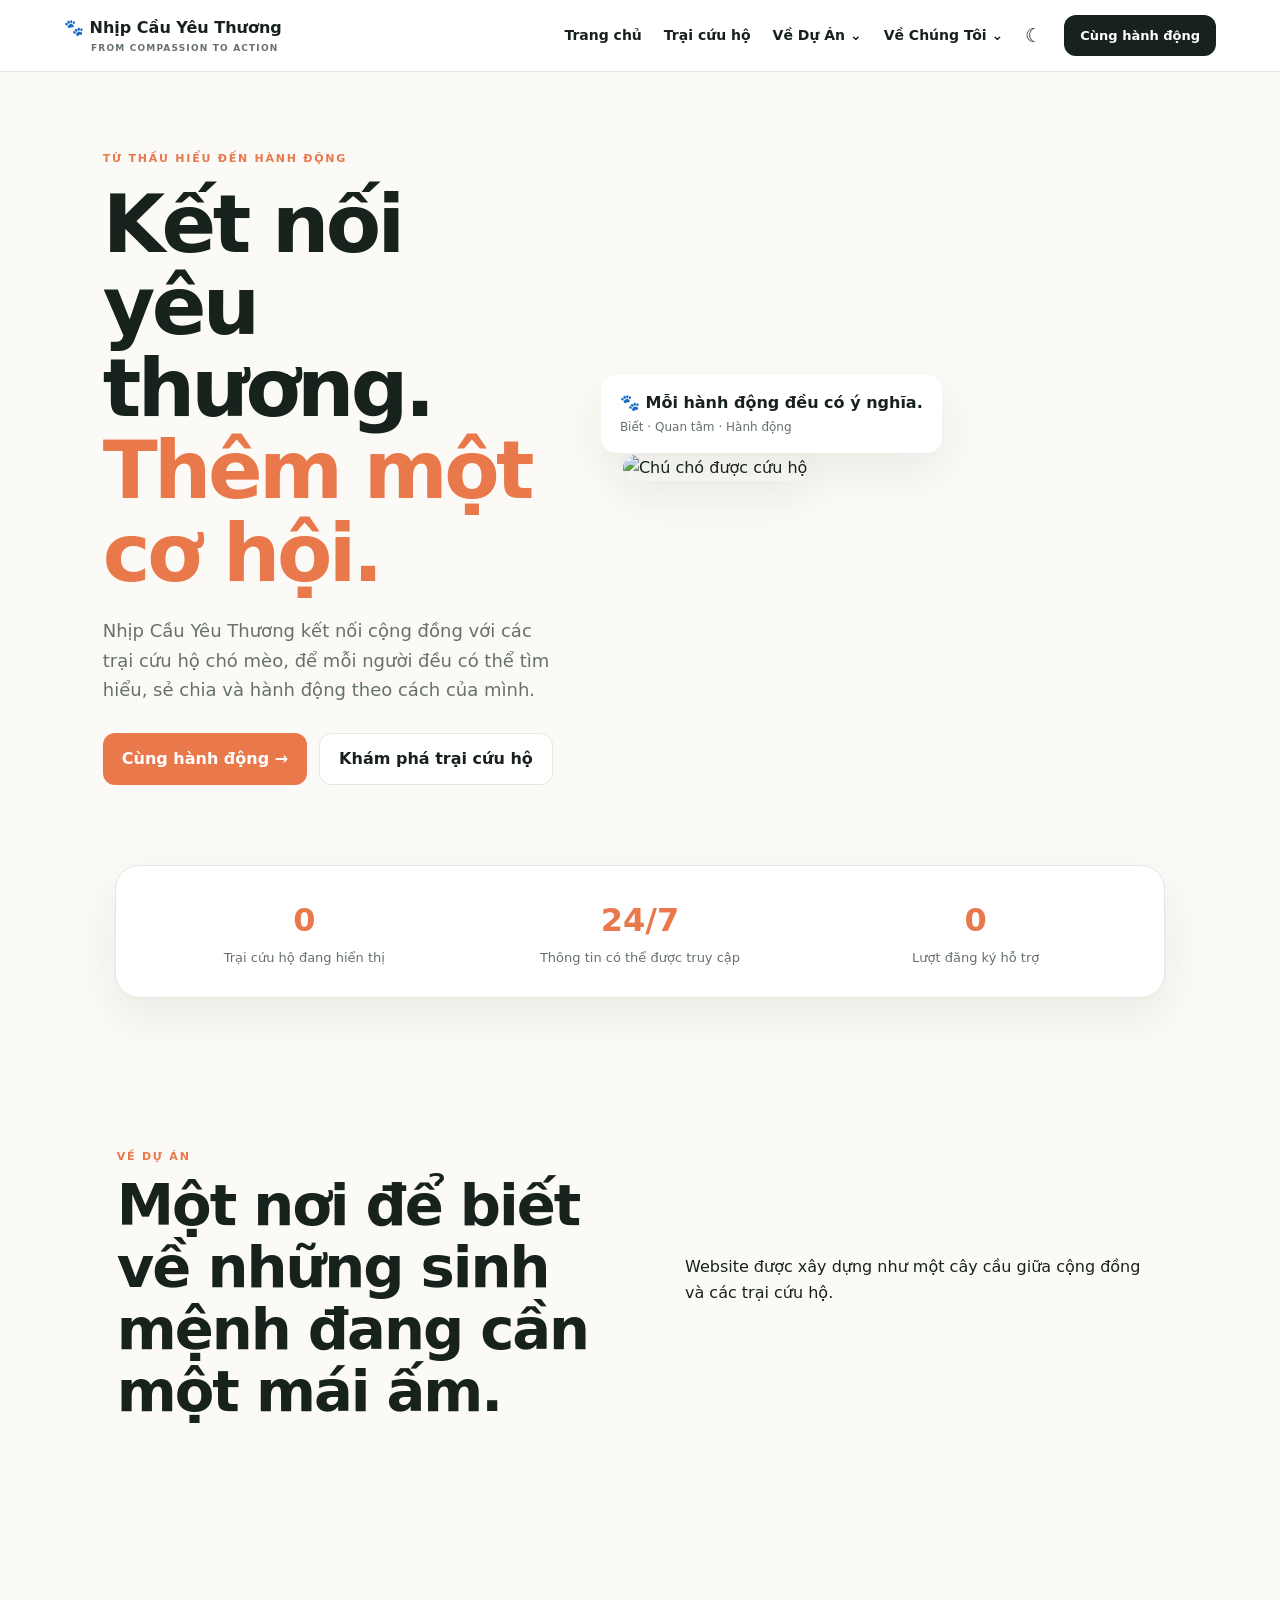
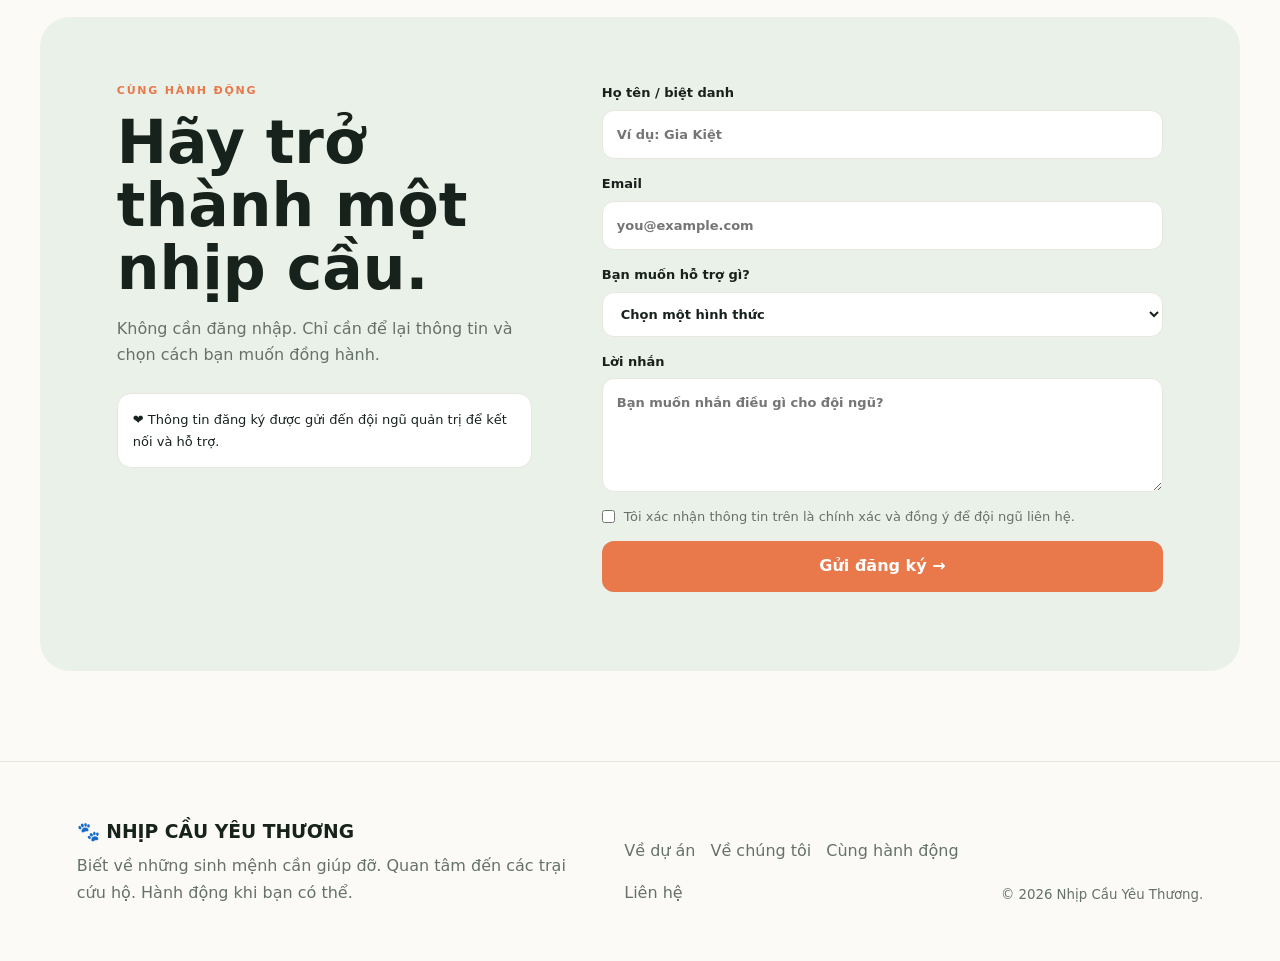
==== commit 3b1032e9: "Add files via upload" ====
--- a/index.html
+++ b/index.html
@@ -2,74 +2,48 @@
 <html lang="vi">
 <head>
 <meta charset="UTF-8"><meta name="viewport" content="width=device-width, initial-scale=1.0">
-<title>Nhịp Cầu Yêu Thương</title>
+<title>Trang chủ - Nhịp Cầu Yêu Thương</title>
 <link rel="stylesheet" href="style.css">
 <script src="https://cdn.jsdelivr.net/npm/@supabase/supabase-js@2"></script>
 </head>
 <body>
 <header class="header">
-  <a class="logo" href="#home">🐾 Nhịp Cầu Yêu Thương <small>From compassion to action</small></a>
+  <a class="logo" href="index.html">🐾 Nhịp Cầu Yêu Thương <small>From compassion to action</small></a>
   <nav id="nav">
-    <a href="#home">Trang chủ</a>
-    <a href="#shelters">Trại cứu hộ</a>
+    <a href="index.html">Trang chủ</a>
+    <a href="shelters.html">Trại cứu hộ</a>
     <div class="nav-dropdown"><button class="nav-drop-btn">Về Dự Án ⌄</button><div class="dropdown-menu">
-      <a href="#project">Giới thiệu dự án<small>Sứ mệnh, tầm nhìn và mục tiêu</small></a>
-      <a href="#journey">Hành trình thực hiện<small>Các mốc phát triển của dự án</small></a>
-      <a href="#activities">Hoạt động<small>Những điều cộng đồng có thể làm</small></a>
+      <a href="project.html">Giới thiệu dự án<small>Sứ mệnh, tầm nhìn và mục tiêu</small></a>
+      <a href="journey.html">Hành trình thực hiện<small>Các mốc phát triển của dự án</small></a>
+      <a href="activities.html">Hoạt động<small>Những điều cộng đồng có thể làm</small></a>
     </div></div>
     <div class="nav-dropdown"><button class="nav-drop-btn">Về Chúng Tôi ⌄</button><div class="dropdown-menu">
-      <a href="#team">Nhóm thực hiện<small>Những người xây dựng dự án</small></a>
-      <a href="#contact">Thông tin liên hệ<small>Kết nối với Nhịp Cầu Yêu Thương</small></a>
+      <a href="team.html">Nhóm thực hiện<small>Những người xây dựng dự án</small></a>
+      <a href="contact.html">Thông tin liên hệ<small>Kết nối với Nhịp Cầu Yêu Thương</small></a>
     </div></div>
   </nav>
   <button id="themeBtn" aria-label="Đổi giao diện">☾</button>
-  <a class="header-cta" href="#join">Cùng hành động</a>
+  <a class="header-cta" href="index.html#join">Cùng hành động</a>
   <button id="menuBtn" class="menu-btn">☰</button>
 </header>
-
 <main>
 <section id="home" class="story-hero">
-  <div class="hero-text">
-    <p class="eyebrow">TỪ THẤU HIỂU ĐẾN HÀNH ĐỘNG</p>
-    <h1>Kết nối yêu thương.<br><span>Thêm một cơ hội.</span></h1>
-    <p class="description">Nhịp Cầu Yêu Thương kết nối cộng đồng với các trại cứu hộ chó mèo, để mỗi người đều có thể tìm hiểu, sẻ chia và hành động theo cách của mình.</p>
-    <div class="actions"><a class="btn primary" href="#join">Cùng hành động →</a><a class="btn secondary" href="#shelters">Khám phá trại cứu hộ</a></div>
-  </div>
+  <div class="hero-text"><p class="eyebrow">TỪ THẤU HIỂU ĐẾN HÀNH ĐỘNG</p><h1>Kết nối yêu thương.<br><span>Thêm một cơ hội.</span></h1>
+  <p class="description">Nhịp Cầu Yêu Thương kết nối cộng đồng với các trại cứu hộ chó mèo, để mỗi người đều có thể tìm hiểu, sẻ chia và hành động theo cách của mình.</p>
+  <div class="actions"><a class="btn primary" href="#join">Cùng hành động →</a><a class="btn secondary" href="shelters.html">Khám phá trại cứu hộ</a></div></div>
   <div class="hero-image"><img src="https://images.unsplash.com/photo-1558788353-f76d92427f16?auto=format&fit=crop&w=1200&q=85" alt="Chú chó được cứu hộ"><div class="floating-card"><strong>🐾 Mỗi hành động đều có ý nghĩa.</strong><span>Biết · Quan tâm · Hành động</span></div></div>
 </section>
-
 <section class="stats"><div><strong id="shelterCount">0</strong><p>Trại cứu hộ đang hiển thị</p></div><div><strong>24/7</strong><p>Thông tin có thể được truy cập</p></div><div><strong id="supportCount">0</strong><p>Lượt đăng ký hỗ trợ</p></div></section>
-
-<section id="project" class="story-section split-section">
-  <div><p class="eyebrow">VỀ DỰ ÁN</p><h2 id="projectTitle">Một nơi để biết về những sinh mệnh đang cần một mái ấm.</h2></div>
-  <div><div id="projectContent"><p>Website được xây dựng như một cây cầu giữa cộng đồng và các trại cứu hộ.</p></div><div id="projectTags" class="pill-row"></div></div>
-</section>
-
-<section id="shelters" class="section">
-  <div class="section-heading"><p class="eyebrow">HIỂU VỀ CÁC TRẠI</p><h2>Những nơi đang cần bạn.</h2><p>Tìm kiếm và lọc thông tin trại cứu hộ được lưu trên cơ sở dữ liệu online.</p></div>
-  <div class="filters"><input id="searchInput" type="search" placeholder="🔍 Tìm theo tên, địa điểm, nhu cầu..."><select id="categoryFilter"><option value="all">Tất cả nhu cầu</option><option value="food">Thức ăn</option><option value="medical">Y tế</option><option value="volunteer">Tình nguyện</option><option value="supplies">Vật dụng</option></select></div>
-  <div id="shelterCards" class="cards"></div><p id="emptyMessage" class="empty hidden">Không tìm thấy trại phù hợp.</p>
-</section>
-
-<section id="activities" class="story-section action-section">
-  <div class="section-heading center"><p class="eyebrow">CÁCH BẠN CÓ THỂ THAM GIA</p><h2>Biến sự quan tâm thành hành động.</h2><p>Danh sách hoạt động được cập nhật bởi quản trị viên.</p></div>
-  <div id="activityList" class="steps"></div>
-</section>
-
-<section id="join" class="join-section">
-  <div class="join-copy"><p class="eyebrow">CÙNG HÀNH ĐỘNG</p><h2>Hãy trở thành một nhịp cầu.</h2><p>Không cần đăng nhập. Chỉ cần để lại thông tin và chọn cách bạn muốn đồng hành.</p><div class="notice">❤️ Thông tin đăng ký được gửi đến đội ngũ quản trị để kết nối và hỗ trợ.</div></div>
-  <form id="volunteerForm" class="join-form"><label>Họ tên / biệt danh<input id="nameInput" required placeholder="Ví dụ: Gia Kiệt"></label><label>Email<input id="emailInput" type="email" required placeholder="you@example.com"></label><label>Bạn muốn hỗ trợ gì?<select id="helpInput" required><option value="">Chọn một hình thức</option><option>Chăm sóc thú cưng</option><option>Vận chuyển</option><option>Đóng góp thức ăn</option><option>Đóng góp vật dụng</option><option>Hỗ trợ y tế</option><option>Chia sẻ thông tin</option><option>Khác</option></select></label><label>Lời nhắn<textarea id="messageInput" rows="4" placeholder="Bạn muốn nhắn điều gì cho đội ngũ?"></textarea></label><label class="check"><input id="consentInput" type="checkbox" required>Tôi xác nhận thông tin trên là chính xác và đồng ý để đội ngũ liên hệ.</label><button class="btn primary" type="submit">Gửi đăng ký →</button><p id="formMessage" class="message"></p></form>
-</section>
-
-<section id="journey" class="story-section timeline-section"><div class="section-heading"><p class="eyebrow">HÀNH TRÌNH</p><h2>Hành trình thực hiện dự án.</h2><p>Các mốc thời gian có thể được thêm, sửa hoặc xóa từ trang quản trị.</p></div><div id="journeyList" class="timeline"></div></section>
-
-<section id="team" class="story-section team-section"><div><p class="eyebrow">VỀ CHÚNG TÔI</p><h2>Nhóm thực hiện</h2><p>Nhịp Cầu Yêu Thương được xây dựng với mong muốn tạo ra một không gian đơn giản, dễ hiểu và dễ tham gia cho những người muốn giúp đỡ động vật.</p></div><div id="teamList" class="team-grid"></div></section>
-
-<section id="contact" class="contact section"><p class="eyebrow">THÔNG TIN LIÊN HỆ</p><h2>Cùng tạo nên những điều tử tế.</h2><p>Nếu bạn đại diện cho một trại cứu hộ hoặc muốn đồng hành cùng dự án, hãy liên hệ với chúng tôi.</p><a class="btn primary" id="contactEmailLink" href="mailto:hello@example.com">Gửi email →</a></section>
+<section class="story-section split-section"><div><p class="eyebrow">VỀ DỰ ÁN</p><h2 id="projectTitle">Một nơi để biết về những sinh mệnh đang cần một mái ấm.</h2></div><div><div id="projectContent"><p>Website được xây dựng như một cây cầu giữa cộng đồng và các trại cứu hộ.</p></div><div id="projectTags" class="pill-row"></div></div></section>
+<section id="join" class="join-section"><div class="join-copy"><p class="eyebrow">CÙNG HÀNH ĐỘNG</p><h2>Hãy trở thành một nhịp cầu.</h2><p>Không cần đăng nhập. Chỉ cần để lại thông tin và chọn cách bạn muốn đồng hành.</p><div class="notice">❤️ Thông tin đăng ký được gửi đến đội ngũ quản trị để kết nối và hỗ trợ.</div></div>
+<form id="volunteerForm" class="join-form"><label>Họ tên / biệt danh<input id="nameInput" required placeholder="Ví dụ: Gia Kiệt"></label><label>Email<input id="emailInput" type="email" required placeholder="you@example.com"></label><label>Bạn muốn hỗ trợ gì?<select id="helpInput" required><option value="">Chọn một hình thức</option><option>Chăm sóc thú cưng</option><option>Vận chuyển</option><option>Đóng góp thức ăn</option><option>Đóng góp vật dụng</option><option>Hỗ trợ y tế</option><option>Chia sẻ thông tin</option><option>Khác</option></select></label><label>Lời nhắn<textarea id="messageInput" rows="4" placeholder="Bạn muốn nhắn điều gì cho đội ngũ?"></textarea></label><label class="check"><input id="consentInput" type="checkbox" required>Tôi xác nhận thông tin trên là chính xác và đồng ý để đội ngũ liên hệ.</label><button class="btn primary" type="submit">Gửi đăng ký →</button><p id="formMessage" class="message"></p></form></section>
 </main>
 
-<div id="detailModal" class="modal hidden"><div class="modal-box"><button id="closeModal" class="close-btn">✕</button><div id="modalContent"></div></div></div>
-<footer><div><h3>🐾 NHỊP CẦU YÊU THƯƠNG</h3><p>Biết về những sinh mệnh cần giúp đỡ. Quan tâm đến các trại cứu hộ. Hành động khi bạn có thể.</p></div><div class="footer-links"><a href="#project">Về dự án</a><a href="#team">Về chúng tôi</a><a href="#join">Cùng hành động</a><a href="#contact">Liên hệ</a></div><small>© 2026 Nhịp Cầu Yêu Thương.</small></footer>
+<footer>
+  <div><h3>🐾 NHỊP CẦU YÊU THƯƠNG</h3><p>Biết về những sinh mệnh cần giúp đỡ. Quan tâm đến các trại cứu hộ. Hành động khi bạn có thể.</p></div>
+  <div class="footer-links"><a href="project.html">Về dự án</a><a href="team.html">Về chúng tôi</a><a href="index.html#join">Cùng hành động</a><a href="contact.html">Liên hệ</a></div>
+  <small>© 2026 Nhịp Cầu Yêu Thương.</small>
+</footer>
 <script src="script.js"></script>
-</body></html>
-
+</body>
+</html>
--- a/style.css
+++ b/style.css
@@ -1,999 +1,8 @@
-* {
-    box-sizing: border-box;
-    margin: 0;
-    padding: 0;
-}
+*{box-sizing:border-box;margin:0;padding:0}:root{--bg:#fbfaf6;--surface:#fff;--text:#18221d;--muted:#66716b;--primary:#e9784b;--primary2:#cf5e35;--accent:#6e9b72;--border:#e7e6df;--shadow:0 18px 45px rgba(35,45,38,.08)}body{font-family:Inter,system-ui,-apple-system,Segoe UI,sans-serif;background:var(--bg);color:var(--text);line-height:1.65;transition:.25s}body.dark{--bg:#121713;--surface:#1c231e;--text:#f3f6f1;--muted:#b9c2ba;--border:#344038;--shadow:0 18px 45px rgba(0,0,0,.3)}a{text-decoration:none;color:inherit}button,input,select,textarea{font:inherit}.header{position:sticky;top:0;z-index:40;display:flex;align-items:center;gap:22px;padding:15px 5%;background:color-mix(in srgb,var(--surface) 94%,transparent);backdrop-filter:blur(14px);border-bottom:1px solid var(--border)}.logo{font-weight:850;color:var(--text);margin-right:auto;white-space:nowrap}.logo small{display:block;font-size:9px;letter-spacing:.13em;color:var(--muted);font-weight:700;margin-left:27px;text-transform:uppercase}.header nav{display:flex;align-items:center;gap:22px}.header nav>a,.nav-drop-btn{font-weight:650;color:var(--text);font-size:14px}.header nav>a:hover,.nav-drop-btn:hover{color:var(--primary)}.nav-dropdown{position:relative}.nav-drop-btn{border:0;background:transparent;cursor:pointer;padding:8px 0}.dropdown-menu{display:none;position:absolute;top:40px;left:-25px;width:270px;background:var(--surface);border:1px solid var(--border);border-radius:16px;padding:8px;box-shadow:var(--shadow)}.nav-dropdown:hover .dropdown-menu,.nav-dropdown:focus-within .dropdown-menu{display:block}.dropdown-menu a{display:block;padding:12px;border-radius:10px}.dropdown-menu a:hover{background:color-mix(in srgb,var(--primary) 8%,var(--surface))}.dropdown-menu small{display:block;color:var(--muted);font-weight:400;font-size:12px;margin-top:2px}.header button#themeBtn{border:0;background:transparent;color:var(--text);cursor:pointer;font-size:19px}.header-cta{padding:10px 16px;border-radius:12px;background:var(--text);color:var(--surface);font-weight:800;font-size:13px}.menu-btn{display:none;border:0;background:transparent;color:var(--text);font-size:22px}.story-hero{max-width:1240px;margin:auto;min-height:680px;padding:78px 5% 80px;display:grid;grid-template-columns:.9fr 1.1fr;gap:70px;align-items:center}.hero-text{padding-left:4%}.hero-text h1{font-size:clamp(48px,6.3vw,82px);line-height:1.02;letter-spacing:-.045em;margin:14px 0 22px}.hero-text h1 span{color:var(--primary)}.description{max-width:620px;color:var(--muted);font-size:18px}.eyebrow{font-size:11px;font-weight:850;letter-spacing:.16em;color:var(--primary)}.actions{display:flex;gap:12px;flex-wrap:wrap;margin-top:28px}.btn{display:inline-flex;justify-content:center;align-items:center;border:0;border-radius:12px;padding:12px 19px;cursor:pointer;font-weight:800}.primary{background:var(--primary);color:#fff}.primary:hover{background:var(--primary2)}.secondary{border:1px solid var(--border);background:var(--surface);color:var(--text)}.hero-image{position:relative}.hero-image img{width:100%;height:590px;object-fit:cover;border-radius:30px;box-shadow:var(--shadow)}.floating-card{position:absolute;left:-22px;bottom:28px;background:var(--surface);padding:15px 19px;border-radius:15px;box-shadow:var(--shadow)}.floating-card span{display:block;color:var(--muted);font-size:12px;margin-top:2px}.stats{max-width:1050px;margin:0 auto 60px;padding:28px;display:grid;grid-template-columns:repeat(3,1fr);gap:15px;background:var(--surface);border:1px solid var(--border);border-radius:24px;box-shadow:var(--shadow);text-align:center}.stats strong{font-size:32px;color:var(--primary)}.stats p{color:var(--muted);font-size:13px}.section,.story-section{max-width:1200px;margin:auto;padding:90px 6%}.section-heading{margin-bottom:30px}.section-heading h2,.story-section h2,.contact h2{font-size:clamp(34px,4.5vw,58px);line-height:1.08;letter-spacing:-.035em;margin:9px 0 14px}.section-heading p:last-child,.story-section>div>p:not(.eyebrow),.contact>p{color:var(--muted)}.split-section{display:grid;grid-template-columns:1fr 1fr;gap:90px;align-items:center}.pill-row{display:flex;gap:8px;flex-wrap:wrap;margin-top:25px}.pill-row span{padding:7px 12px;border:1px solid var(--border);border-radius:999px;color:var(--muted);font-size:13px}.filters{display:flex;gap:12px;margin-bottom:25px}.filters input,.filters select,.join-form input,.join-form select,.join-form textarea{width:100%;padding:13px 14px;border:1px solid var(--border);border-radius:12px;background:var(--surface);color:var(--text);outline:none}.filters input{flex:1}.filters select{max-width:240px}.cards{display:grid;grid-template-columns:repeat(3,1fr);gap:20px}.card{background:var(--surface);border:1px solid var(--border);border-radius:20px;overflow:hidden;box-shadow:var(--shadow)}.card img{width:100%;height:220px;object-fit:cover}.card-body{padding:20px}.card-body h3{font-size:22px;margin:7px 0}.card-body p{color:var(--muted);margin:6px 0}.tag{display:inline-block;padding:5px 9px;border-radius:999px;background:color-mix(in srgb,var(--primary) 12%,var(--surface));color:var(--primary);font-size:11px;font-weight:850}.card-body a{display:inline-block;color:var(--primary);font-weight:800;margin-top:8px}.action-section{max-width:none;background:var(--surface);border-top:1px solid var(--border);border-bottom:1px solid var(--border)}.center{text-align:center;max-width:800px;margin:auto}.steps{max-width:1100px;margin:45px auto 0;display:grid;grid-template-columns:repeat(3,1fr);gap:18px}.steps article{padding:25px;border-top:1px solid var(--border)}.steps span{color:var(--primary);font-weight:850}.steps h3{font-size:25px;margin:18px 0 8px}.steps p{color:var(--muted)}.join-section{max-width:1200px;margin:90px auto;padding:65px 6%;display:grid;grid-template-columns:.85fr 1.15fr;gap:70px;background:#eaf1e8;border-radius:30px}.dark .join-section{background:#1c2a1f}.join-copy h2{font-size:clamp(38px,5vw,60px);line-height:1.05;margin:10px 0 16px}.join-copy>p:not(.eyebrow){color:var(--muted)}.notice{margin-top:25px;padding:15px;border:1px solid var(--border);background:var(--surface);border-radius:14px;font-size:13px}.join-form{display:grid;gap:14px}.join-form label{font-weight:750;font-size:13px}.join-form input,.join-form select,.join-form textarea{display:block;margin-top:6px}.join-form .check{display:flex;align-items:flex-start;gap:9px;font-weight:500;color:var(--muted)}.join-form .check input{width:auto;margin-top:4px}.message{color:var(--primary);font-weight:750}.timeline-section{padding-bottom:60px}.timeline{display:grid;grid-template-columns:repeat(3,1fr);gap:25px}.timeline>div{border-left:2px solid var(--border);padding:5px 20px 10px}.timeline b{color:var(--primary);font-size:14px}.timeline h3{font-size:23px;margin:12px 0 5px}.timeline p{color:var(--muted)}.team-section{display:grid;grid-template-columns:1fr 1fr;gap:70px;align-items:center}.team-card{display:flex;align-items:center;gap:18px;padding:25px;background:var(--surface);border:1px solid var(--border);border-radius:22px;box-shadow:var(--shadow)}.team-avatar{width:62px;height:62px;border-radius:50%;display:grid;place-items:center;background:color-mix(in srgb,var(--primary) 15%,var(--surface));font-size:28px}.team-card p{color:var(--muted);font-size:13px}.contact{text-align:center}.contact .btn{margin-top:20px}.empty{text-align:center;color:var(--muted);padding:30px}.hidden{display:none!important}.modal{position:fixed;inset:0;background:rgba(0,0,0,.58);display:grid;place-items:center;padding:20px;z-index:70}.modal-box{position:relative;width:min(600px,100%);background:var(--surface);color:var(--text);border-radius:20px;padding:30px;box-shadow:var(--shadow)}.close-btn{position:absolute;right:15px;top:12px;border:0;background:transparent;color:var(--text);font-size:20px;cursor:pointer}footer{display:grid;grid-template-columns:1.5fr 1fr auto;gap:35px;align-items:end;padding:55px 6%;border-top:1px solid var(--border);color:var(--muted)}footer h3{color:var(--text);margin-bottom:6px}.footer-links{display:flex;gap:15px;flex-wrap:wrap}.footer-links a:hover{color:var(--primary)}footer small{white-space:nowrap}
+@media(max-width:900px){.header nav{display:none;position:absolute;top:68px;left:0;right:0;background:var(--surface);padding:18px 6%;border-bottom:1px solid var(--border);flex-direction:column;align-items:flex-start}.header nav.open{display:flex}.nav-dropdown{width:100%}.dropdown-menu{position:static;width:100%;margin-top:5px}.header-cta{display:none}.menu-btn{display:block}.story-hero{grid-template-columns:1fr;padding-top:55px}.hero-text{padding-left:0}.hero-image img{height:420px}.split-section,.team-section,.join-section{grid-template-columns:1fr;gap:35px}.cards{grid-template-columns:1fr 1fr}.steps,.timeline{grid-template-columns:1fr}.join-section{margin:60px 5%;padding:45px 6%}footer{grid-template-columns:1fr}}
+@media(max-width:600px){.logo small{display:none}.story-hero{padding-top:40px}.hero-text h1{font-size:48px}.hero-image img{height:320px}.floating-card{left:15px;bottom:15px}.cards,.stats{grid-template-columns:1fr}.filters{flex-direction:column}.filters select{max-width:none}.section,.story-section{padding:65px 6%}footer{padding:40px 6%}footer small{white-space:normal}}
+.form-grid{display:grid;gap:12px}.row{display:flex;gap:10px;flex-wrap:wrap}.admin-note{color:var(--muted);margin:7px 0 15px}.admin-panel .form-grid input,.admin-panel .form-grid select,.admin-panel .form-grid textarea{width:100%;padding:12px 13px;border:1px solid var(--border);border-radius:11px;background:var(--surface);color:var(--text)}.admin-panel .message{margin-top:8px}.admin-item small{color:var(--muted)}
 
-:root {
-    --bg: #fbfaf6;
-    --surface: #fff;
-    --text: #18221d;
-    --muted: #66716b;
-    --primary: #e9784b;
-    --primary2: #cf5e35;
-    --accent: #6e9b72;
-    --border: #e7e6df;
-    --shadow: 0 18px 45px rgba(35,45,38,.08);
-}
+.team-grid{display:grid;grid-template-columns:1fr;gap:15px}.team-avatar img{width:100%;height:100%;object-fit:cover;border-radius:50%}.team-role{font-weight:800;color:var(--primary)!important;margin:3px 0!important}
 
-body {
-    font-family: Inter, system-ui, -apple-system, Segoe UI, sans-serif;
-    background: var(--bg);
-    color: var(--text);
-    line-height: 1.65;
-    transition: .25s;
-}
-
-body.dark {
-    --bg: #121713;
-    --surface: #1c231e;
-    --text: #f3f6f1;
-    --muted: #b9c2ba;
-    --border: #344038;
-    --shadow: 0 18px 45px rgba(0,0,0,.3);
-}
-
-a {
-    text-decoration: none;
-    color: inherit;
-}
-
-button,
-input,
-select,
-textarea {
-    font: inherit;
-}
-
-/* =========================
-   HEADER
-========================= */
-
-.header {
-    position: sticky;
-    top: 0;
-    z-index: 40;
-    display: flex;
-    align-items: center;
-    gap: 22px;
-    padding: 15px 5%;
-    background: color-mix(in srgb, var(--surface) 94%, transparent);
-    backdrop-filter: blur(14px);
-    border-bottom: 1px solid var(--border);
-}
-
-.logo {
-    font-weight: 850;
-    color: var(--text);
-    margin-right: auto;
-    white-space: nowrap;
-}
-
-.logo small {
-    display: block;
-    font-size: 9px;
-    letter-spacing: .13em;
-    color: var(--muted);
-    font-weight: 700;
-    margin-left: 27px;
-    text-transform: uppercase;
-}
-
-.header nav {
-    display: flex;
-    align-items: center;
-    gap: 22px;
-}
-
-.header nav > a,
-.nav-drop-btn {
-    font-weight: 650;
-    color: var(--text);
-    font-size: 14px;
-}
-
-.header nav > a:hover,
-.nav-drop-btn:hover {
-    color: var(--primary);
-}
-
-.nav-dropdown {
-    position: relative;
-}
-
-.nav-drop-btn {
-    border: 0;
-    background: transparent;
-    cursor: pointer;
-    padding: 8px 0;
-}
-
-.dropdown-menu {
-    display: none;
-    position: absolute;
-    top: 40px;
-    left: -25px;
-    width: 270px;
-    background: var(--surface);
-    border: 1px solid var(--border);
-    border-radius: 16px;
-    padding: 8px;
-    box-shadow: var(--shadow);
-}
-
-.nav-dropdown:hover .dropdown-menu,
-.nav-dropdown:focus-within .dropdown-menu {
-    display: block;
-}
-
-.dropdown-menu a {
-    display: block;
-    padding: 12px;
-    border-radius: 10px;
-}
-
-.dropdown-menu a:hover {
-    background: color-mix(in srgb, var(--primary) 8%, var(--surface));
-}
-
-.dropdown-menu small {
-    display: block;
-    color: var(--muted);
-    font-weight: 400;
-    font-size: 12px;
-    margin-top: 2px;
-}
-
-.header button#themeBtn {
-    border: 0;
-    background: transparent;
-    color: var(--text);
-    cursor: pointer;
-    font-size: 19px;
-}
-
-.header-cta {
-    padding: 10px 16px;
-    border-radius: 12px;
-    background: var(--text);
-    color: var(--surface);
-    font-weight: 800;
-    font-size: 13px;
-}
-
-.menu-btn {
-    display: none;
-    border: 0;
-    background: transparent;
-    color: var(--text);
-    font-size: 22px;
-}
-
-/* =========================
-   HERO
-========================= */
-
-.story-hero {
-    max-width: 1240px;
-    margin: auto;
-    min-height: 680px;
-    padding: 78px 5% 80px;
-    display: grid;
-    grid-template-columns: .9fr 1.1fr;
-    gap: 70px;
-    align-items: center;
-}
-
-.hero-text {
-    padding-left: 4%;
-}
-
-.hero-text h1 {
-    font-size: clamp(48px, 6.3vw, 82px);
-    line-height: 1.02;
-    letter-spacing: -.045em;
-    margin: 14px 0 22px;
-}
-
-.hero-text h1 span {
-    color: var(--primary);
-}
-
-.description {
-    max-width: 620px;
-    color: var(--muted);
-    font-size: 18px;
-}
-
-.eyebrow {
-    font-size: 11px;
-    font-weight: 850;
-    letter-spacing: .16em;
-    color: var(--primary);
-}
-
-.actions {
-    display: flex;
-    gap: 12px;
-    flex-wrap: wrap;
-    margin-top: 28px;
-}
-
-.btn {
-    display: inline-flex;
-    justify-content: center;
-    align-items: center;
-    border: 0;
-    border-radius: 12px;
-    padding: 12px 19px;
-    cursor: pointer;
-    font-weight: 800;
-}
-
-.primary {
-    background: var(--primary);
-    color: #fff;
-}
-
-.primary:hover {
-    background: var(--primary2);
-}
-
-.secondary {
-    border: 1px solid var(--border);
-    background: var(--surface);
-    color: var(--text);
-}
-
-.hero-image {
-    position: relative;
-}
-
-.hero-image img {
-    width: 100%;
-    height: 590px;
-    object-fit: cover;
-    border-radius: 30px;
-    box-shadow: var(--shadow);
-}
-
-.floating-card {
-    position: absolute;
-    left: -22px;
-    bottom: 28px;
-    background: var(--surface);
-    padding: 15px 19px;
-    border-radius: 15px;
-    box-shadow: var(--shadow);
-}
-
-.floating-card span {
-    display: block;
-    color: var(--muted);
-    font-size: 12px;
-    margin-top: 2px;
-}
-
-/* =========================
-   STATS
-========================= */
-
-.stats {
-    max-width: 1050px;
-    margin: 0 auto 60px;
-    padding: 28px;
-    display: grid;
-    grid-template-columns: repeat(3, 1fr);
-    gap: 15px;
-    background: var(--surface);
-    border: 1px solid var(--border);
-    border-radius: 24px;
-    box-shadow: var(--shadow);
-    text-align: center;
-}
-
-.stats strong {
-    font-size: 32px;
-    color: var(--primary);
-}
-
-.stats p {
-    color: var(--muted);
-    font-size: 13px;
-}
-
-/* =========================
-   SECTIONS
-========================= */
-
-.section,
-.story-section {
-    max-width: 1200px;
-    margin: auto;
-    padding: 90px 6%;
-}
-
-.section-heading {
-    margin-bottom: 30px;
-}
-
-.section-heading h2,
-.story-section h2,
-.contact h2 {
-    font-size: clamp(34px, 4.5vw, 58px);
-    line-height: 1.08;
-    letter-spacing: -.035em;
-    margin: 9px 0 14px;
-}
-
-.section-heading p:last-child,
-.story-section > div > p:not(.eyebrow),
-.contact > p {
-    color: var(--muted);
-}
-
-.split-section {
-    display: grid;
-    grid-template-columns: 1fr 1fr;
-    gap: 90px;
-    align-items: center;
-}
-
-.pill-row {
-    display: flex;
-    gap: 8px;
-    flex-wrap: wrap;
-    margin-top: 25px;
-}
-
-.pill-row span {
-    padding: 7px 12px;
-    border: 1px solid var(--border);
-    border-radius: 999px;
-    color: var(--muted);
-    font-size: 13px;
-}
-
-/* =========================
-   FILTERS
-========================= */
-
-.filters {
-    display: flex;
-    gap: 12px;
-    margin-bottom: 25px;
-}
-
-.filters input,
-.filters select,
-.join-form input,
-.join-form select,
-.join-form textarea {
-    width: 100%;
-    padding: 13px 14px;
-    border: 1px solid var(--border);
-    border-radius: 12px;
-    background: var(--surface);
-    color: var(--text);
-    outline: none;
-}
-
-.filters input {
-    flex: 1;
-}
-
-.filters select {
-    max-width: 240px;
-}
-
-/* =========================
-   CARDS
-========================= */
-
-.cards {
-    display: grid;
-    grid-template-columns: repeat(3, 1fr);
-    gap: 20px;
-}
-
-.card {
-    background: var(--surface);
-    border: 1px solid var(--border);
-    border-radius: 20px;
-    overflow: hidden;
-    box-shadow: var(--shadow);
-}
-
-.card img {
-    width: 100%;
-    height: 220px;
-    object-fit: cover;
-}
-
-.card-body {
-    padding: 20px;
-}
-
-.card-body h3 {
-    font-size: 22px;
-    margin: 7px 0;
-}
-
-.card-body p {
-    color: var(--muted);
-    margin: 6px 0;
-}
-
-.tag {
-    display: inline-block;
-    padding: 5px 9px;
-    border-radius: 999px;
-    background: color-mix(in srgb, var(--primary) 12%, var(--surface));
-    color: var(--primary);
-    font-size: 11px;
-    font-weight: 850;
-}
-
-.card-body a {
-    display: inline-block;
-    color: var(--primary);
-    font-weight: 800;
-    margin-top: 8px;
-}
-
-/* =========================
-   ACTION / STEPS
-========================= */
-
-.action-section {
-    max-width: none;
-    background: var(--surface);
-    border-top: 1px solid var(--border);
-    border-bottom: 1px solid var(--border);
-}
-
-.center {
-    text-align: center;
-    max-width: 800px;
-    margin: auto;
-}
-
-.steps {
-    max-width: 1100px;
-    margin: 45px auto 0;
-    display: grid;
-    grid-template-columns: repeat(3, 1fr);
-    gap: 18px;
-}
-
-.steps article {
-    padding: 25px;
-    border-top: 1px solid var(--border);
-}
-
-.steps span {
-    color: var(--primary);
-    font-weight: 850;
-}
-
-.steps h3 {
-    font-size: 25px;
-    margin: 18px 0 8px;
-}
-
-.steps p {
-    color: var(--muted);
-}
-
-/* =========================
-   JOIN
-========================= */
-
-.join-section {
-    max-width: 1200px;
-    margin: 90px auto;
-    padding: 65px 6%;
-    display: grid;
-    grid-template-columns: .85fr 1.15fr;
-    gap: 70px;
-    background: #eaf1e8;
-    border-radius: 30px;
-}
-
-.dark .join-section {
-    background: #1c2a1f;
-}
-
-.join-copy h2 {
-    font-size: clamp(38px, 5vw, 60px);
-    line-height: 1.05;
-    margin: 10px 0 16px;
-}
-
-.join-copy > p:not(.eyebrow) {
-    color: var(--muted);
-}
-
-.notice {
-    margin-top: 25px;
-    padding: 15px;
-    border: 1px solid var(--border);
-    background: var(--surface);
-    border-radius: 14px;
-    font-size: 13px;
-}
-
-.join-form {
-    display: grid;
-    gap: 14px;
-}
-
-.join-form label {
-    font-weight: 750;
-    font-size: 13px;
-}
-
-.join-form input,
-.join-form select,
-.join-form textarea {
-    display: block;
-    margin-top: 6px;
-}
-
-.join-form .check {
-    display: flex;
-    align-items: flex-start;
-    gap: 9px;
-    font-weight: 500;
-    color: var(--muted);
-}
-
-.join-form .check input {
-    width: auto;
-    margin-top: 4px;
-}
-
-.message {
-    color: var(--primary);
-    font-weight: 750;
-}
-
-/* =========================
-   HÀNH TRÌNH
-   6–8 Ô
-========================= */
-
-.timeline-section {
-    padding-bottom: 60px;
-}
-
-/* Desktop: 3 ô / hàng */
-.timeline {
-    max-width: 1100px;
-    margin: 45px auto 0;
-    display: grid;
-    grid-template-columns: repeat(3, 1fr);
-    gap: 25px;
-}
-
-/* Mỗi ô */
-.timeline > div {
-    border-left: 2px solid var(--border);
-    padding: 5px 20px 20px;
-
-    display: flex;
-    flex-direction: column;
-
-    min-width: 0;
-}
-
-/* Số thứ tự */
-.timeline > div > b {
-    order: 1;
-    color: var(--primary);
-    font-size: 14px;
-}
-
-/* Tiêu đề */
-.timeline > div > h3 {
-    order: 2;
-    font-size: 23px;
-    margin: 12px 0 5px;
-}
-
-/* Mô tả */
-.timeline > div > p {
-    order: 3;
-    color: var(--muted);
-}
-
-/* Ảnh nằm cuối cùng */
-.timeline > div > .content-image {
-    order: 4;
-
-    width: 100%;
-    height: 180px;
-
-    object-fit: cover;
-
-    margin-top: 18px;
-    margin-bottom: 0;
-
-    border-radius: 18px;
-    display: block;
-}
-
-/* =========================
-   TEAM
-========================= */
-
-.team-section {
-    display: grid;
-    grid-template-columns: 1fr 1fr;
-    gap: 70px;
-    align-items: center;
-}
-
-.team-card {
-    display: flex;
-    align-items: center;
-    gap: 18px;
-    padding: 25px;
-    background: var(--surface);
-    border: 1px solid var(--border);
-    border-radius: 22px;
-    box-shadow: var(--shadow);
-}
-
-.team-avatar {
-    width: 62px;
-    height: 62px;
-    border-radius: 50%;
-    display: grid;
-    place-items: center;
-    background: color-mix(in srgb, var(--primary) 15%, var(--surface));
-    font-size: 28px;
-    overflow: hidden;
-    flex-shrink: 0;
-}
-
-.team-avatar img {
-    width: 100%;
-    height: 100%;
-    object-fit: cover;
-    border-radius: 50%;
-    display: block;
-}
-
-.team-card p {
-    color: var(--muted);
-    font-size: 13px;
-}
-
-.team-role {
-    font-weight: 800;
-    color: var(--primary) !important;
-    margin: 3px 0 !important;
-}
-
-.team-grid {
-    display: grid;
-    grid-template-columns: 1fr;
-    gap: 15px;
-}
-
-/* =========================
-   CONTACT
-========================= */
-
-.contact {
-    text-align: center;
-}
-
-.contact .btn {
-    margin-top: 20px;
-}
-
-/* =========================
-   GENERAL
-========================= */
-
-.empty {
-    text-align: center;
-    color: var(--muted);
-    padding: 30px;
-}
-
-.hidden {
-    display: none !important;
-}
-
-/* =========================
-   MODAL
-========================= */
-
-.modal {
-    position: fixed;
-    inset: 0;
-    background: rgba(0,0,0,.58);
-    display: grid;
-    place-items: center;
-    padding: 20px;
-    z-index: 70;
-}
-
-.modal-box {
-    position: relative;
-    width: min(600px, 100%);
-    background: var(--surface);
-    color: var(--text);
-    border-radius: 20px;
-    padding: 30px;
-    box-shadow: var(--shadow);
-}
-
-.close-btn {
-    position: absolute;
-    right: 15px;
-    top: 12px;
-    border: 0;
-    background: transparent;
-    color: var(--text);
-    font-size: 20px;
-    cursor: pointer;
-}
-
-/* =========================
-   FOOTER
-========================= */
-
-footer {
-    display: grid;
-    grid-template-columns: 1.5fr 1fr auto;
-    gap: 35px;
-    align-items: end;
-    padding: 55px 6%;
-    border-top: 1px solid var(--border);
-    color: var(--muted);
-}
-
-footer h3 {
-    color: var(--text);
-    margin-bottom: 6px;
-}
-
-.footer-links {
-    display: flex;
-    gap: 15px;
-    flex-wrap: wrap;
-}
-
-.footer-links a:hover {
-    color: var(--primary);
-}
-
-footer small {
-    white-space: nowrap;
-}
-
-/* =========================
-   ADMIN
-========================= */
-
-.form-grid {
-    display: grid;
-    gap: 12px;
-}
-
-.row {
-    display: flex;
-    gap: 10px;
-    flex-wrap: wrap;
-}
-
-.admin-note {
-    color: var(--muted);
-    margin: 7px 0 15px;
-}
-
-.admin-panel .form-grid input,
-.admin-panel .form-grid select,
-.admin-panel .form-grid textarea {
-    width: 100%;
-    padding: 12px 13px;
-    border: 1px solid var(--border);
-    border-radius: 11px;
-    background: var(--surface);
-    color: var(--text);
-}
-
-.admin-panel .message {
-    margin-top: 8px;
-}
-
-.admin-item small {
-    color: var(--muted);
-}
-
-/* =========================
-   CONTENT IMAGES
-========================= */
-
-.content-image {
-    width: 100%;
-    height: 180px;
-    object-fit: cover;
-    border-radius: 18px;
-    margin-bottom: 18px;
-    display: block;
-}
-
-.project-content-image {
-    max-height: 280px;
-}
-
-.activity-image {
-    height: 150px;
-    margin-bottom: 16px;
-}
-
-.steps article {
-    overflow: hidden;
-}
-
-.steps article .content-image {
-    margin: -25px -25px 18px;
-    width: calc(100% + 50px);
-    border-radius: 0;
-    height: 170px;
-}
-
-/* =========================
-   TABLET
-========================= */
-
-@media (max-width: 900px) {
-
-    .header nav {
-        display: none;
-        position: absolute;
-        top: 68px;
-        left: 0;
-        right: 0;
-        background: var(--surface);
-        padding: 18px 6%;
-        border-bottom: 1px solid var(--border);
-        flex-direction: column;
-        align-items: flex-start;
-    }
-
-    .header nav.open {
-        display: flex;
-    }
-
-    .nav-dropdown {
-        width: 100%;
-    }
-
-    .dropdown-menu {
-        position: static;
-        width: 100%;
-        margin-top: 5px;
-    }
-
-    .header-cta {
-        display: none;
-    }
-
-    .menu-btn {
-        display: block;
-    }
-
-    .story-hero {
-        grid-template-columns: 1fr;
-        padding-top: 55px;
-    }
-
-    .hero-text {
-        padding-left: 0;
-    }
-
-    .hero-image img {
-        height: 420px;
-    }
-
-    .split-section,
-    .team-section,
-    .join-section {
-        grid-template-columns: 1fr;
-        gap: 35px;
-    }
-
-    .cards {
-        grid-template-columns: 1fr 1fr;
-    }
-
-    .steps {
-        grid-template-columns: 1fr;
-    }
-
-    /* Hành trình: 2 ô / hàng */
-    .timeline {
-        grid-template-columns: repeat(2, 1fr);
-    }
-
-    .join-section {
-        margin: 60px 5%;
-        padding: 45px 6%;
-    }
-
-    footer {
-        grid-template-columns: 1fr;
-    }
-}
-
-/* =========================
-   MOBILE
-========================= */
-
-@media (max-width: 600px) {
-
-    .logo small {
-        display: none;
-    }
-
-    .story-hero {
-        padding-top: 40px;
-    }
-
-    .hero-text h1 {
-        font-size: 48px;
-    }
-
-    .hero-image img {
-        height: 320px;
-    }
-
-    .floating-card {
-        left: 15px;
-        bottom: 15px;
-    }
-
-    .cards,
-    .stats {
-        grid-template-columns: 1fr;
-    }
-
-    .filters {
-        flex-direction: column;
-    }
-
-    .filters select {
-        max-width: none;
-    }
-
-    .section,
-    .story-section {
-        padding: 65px 6%;
-    }
-
-    /* Hành trình: 1 ô / hàng */
-    .timeline {
-        grid-template-columns: 1fr;
-    }
-
-    .timeline > div > .content-image {
-        height: 200px;
-    }
-
-    footer {
-        padding: 40px 6%;
-    }
-
-    footer small {
-        white-space: normal;
-    }
-}
-/* ================================
-  
-
+.content-image{width:100%;height:180px;object-fit:cover;border-radius:18px;margin-bottom:18px;display:block}.project-content-image{max-height:280px}.activity-image{height:150px;margin-bottom:16px}.timeline>div .content-image{height:150px}.steps article{overflow:hidden}.steps article .content-image{margin:-25px -25px 18px;width:calc(100% + 50px);border-radius:0;height:170px}.team-avatar img{display:block}
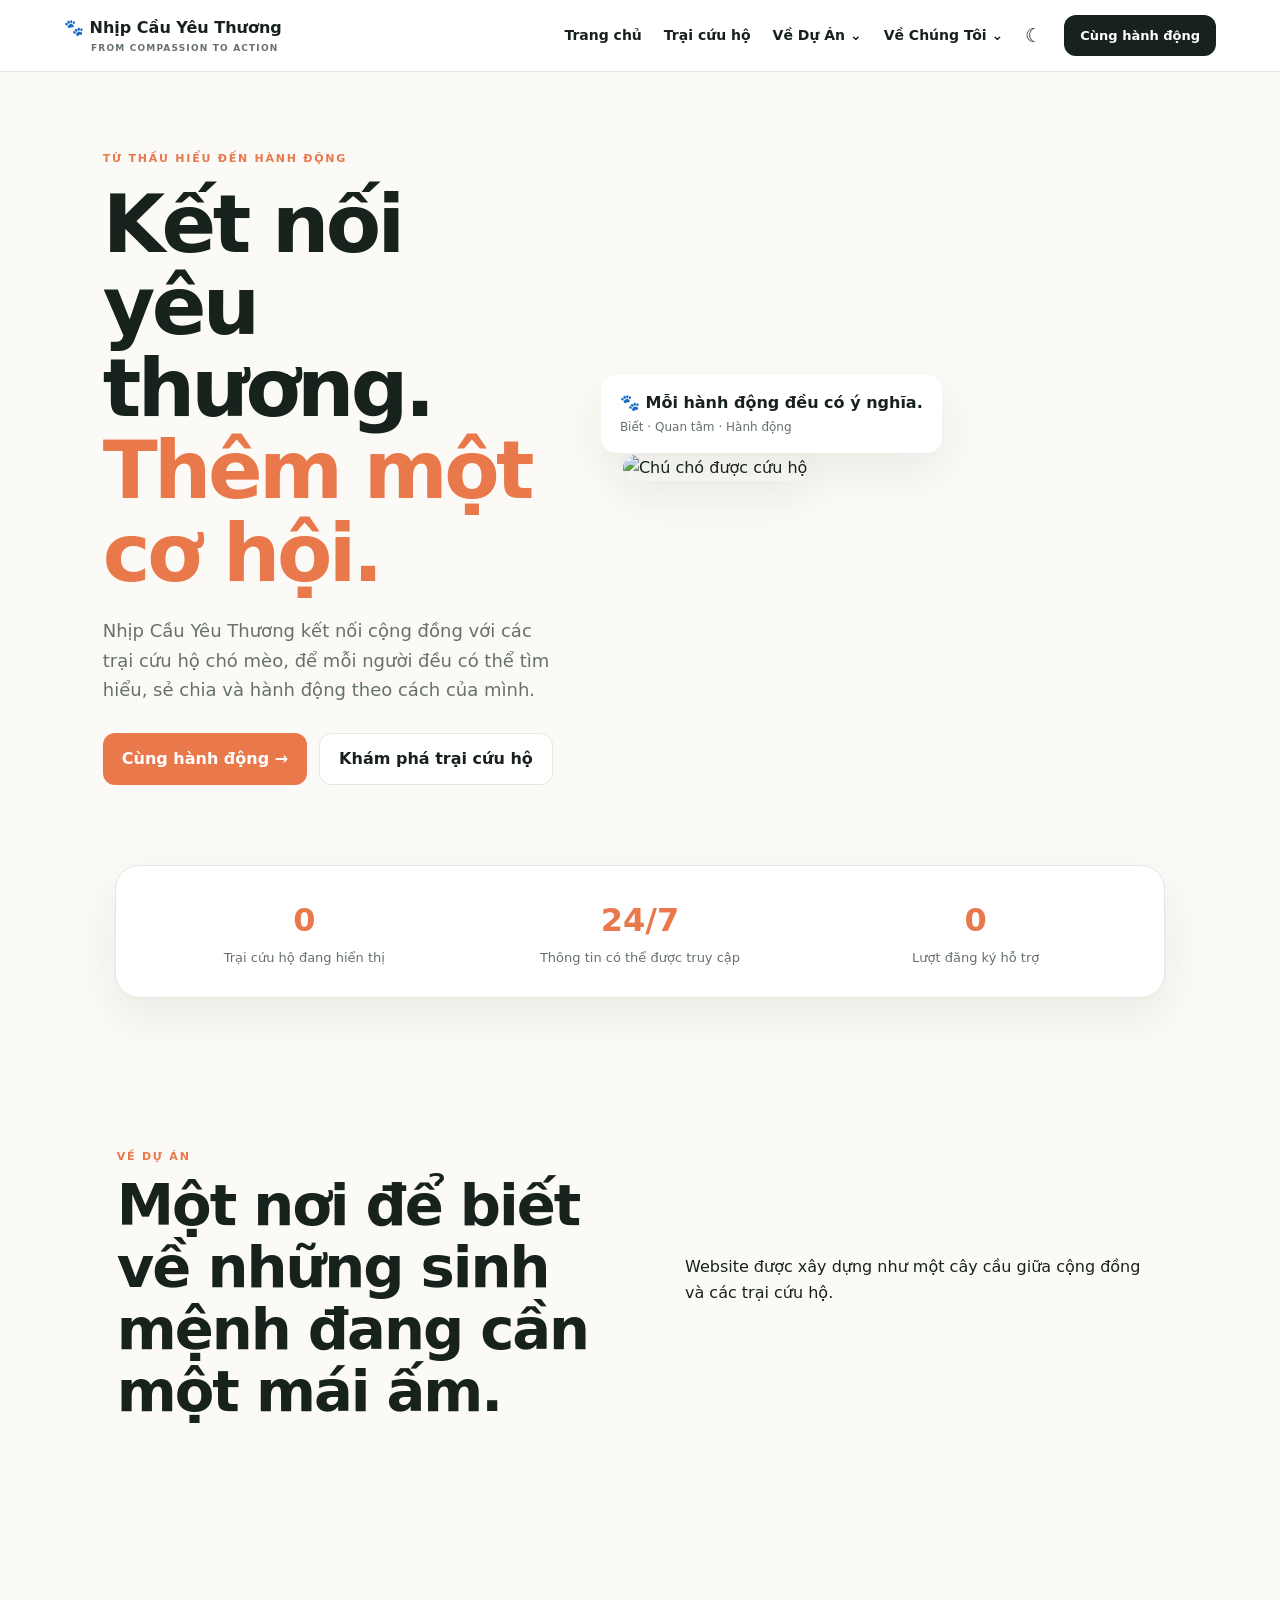
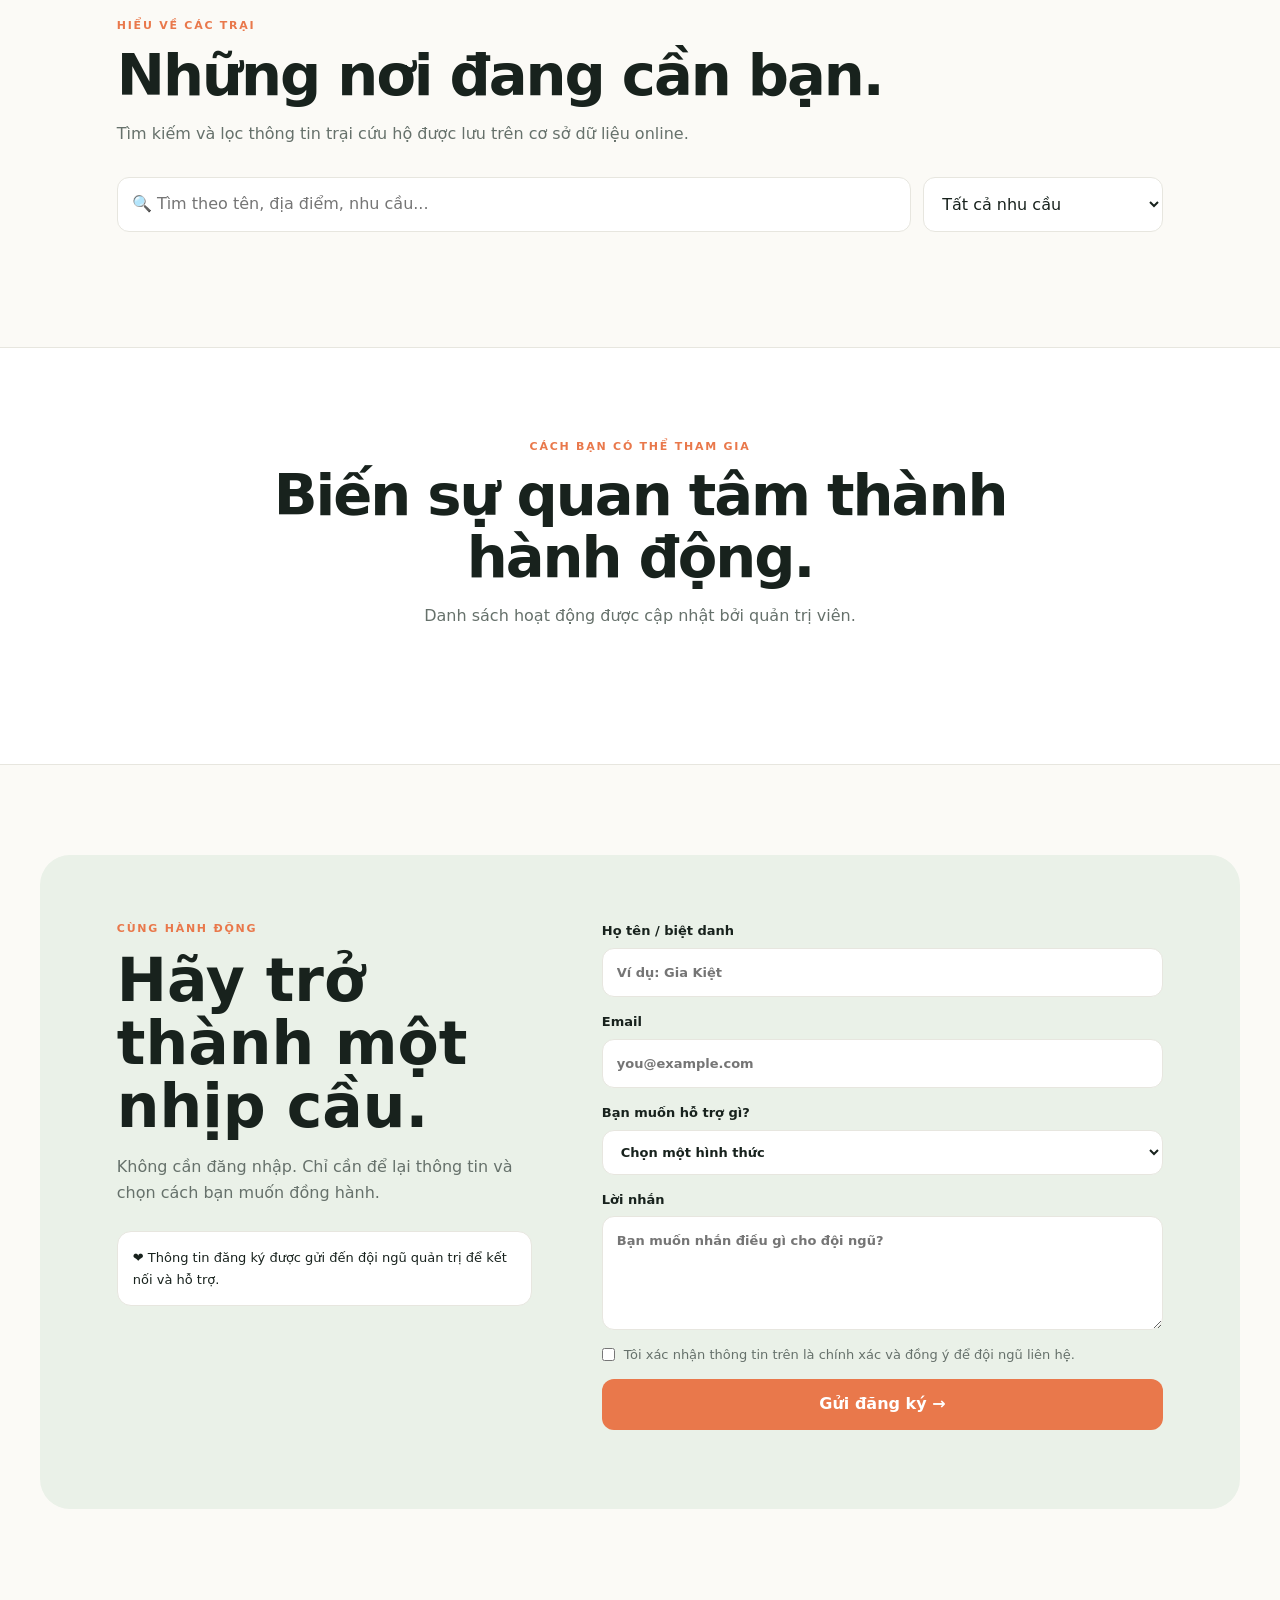
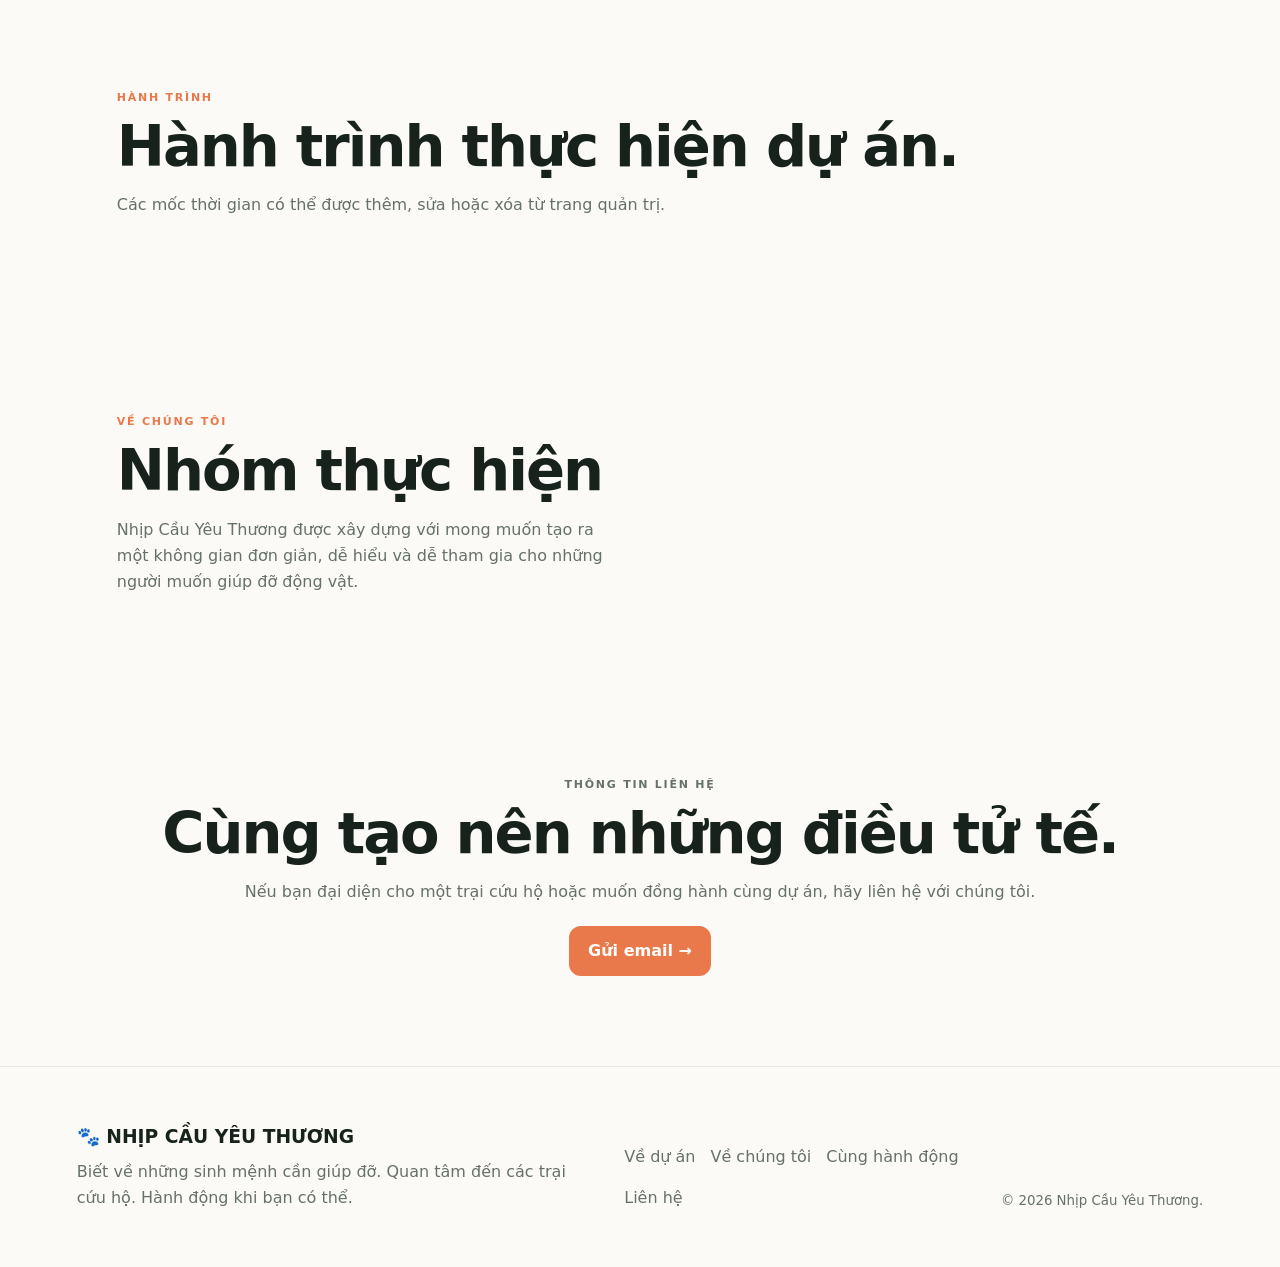
==== commit 4005b795: "Add files via upload" ====
--- a/index.html
+++ b/index.html
@@ -2,48 +2,74 @@
 <html lang="vi">
 <head>
 <meta charset="UTF-8"><meta name="viewport" content="width=device-width, initial-scale=1.0">
-<title>Trang chủ - Nhịp Cầu Yêu Thương</title>
+<title>Nhịp Cầu Yêu Thương</title>
 <link rel="stylesheet" href="style.css">
 <script src="https://cdn.jsdelivr.net/npm/@supabase/supabase-js@2"></script>
 </head>
 <body>
 <header class="header">
-  <a class="logo" href="index.html">🐾 Nhịp Cầu Yêu Thương <small>From compassion to action</small></a>
+  <a class="logo" href="#home">🐾 Nhịp Cầu Yêu Thương <small>From compassion to action</small></a>
   <nav id="nav">
-    <a href="index.html">Trang chủ</a>
-    <a href="shelters.html">Trại cứu hộ</a>
+    <a href="#home">Trang chủ</a>
+    <a href="#shelters">Trại cứu hộ</a>
     <div class="nav-dropdown"><button class="nav-drop-btn">Về Dự Án ⌄</button><div class="dropdown-menu">
-      <a href="project.html">Giới thiệu dự án<small>Sứ mệnh, tầm nhìn và mục tiêu</small></a>
-      <a href="journey.html">Hành trình thực hiện<small>Các mốc phát triển của dự án</small></a>
-      <a href="activities.html">Hoạt động<small>Những điều cộng đồng có thể làm</small></a>
+      <a href="#project">Giới thiệu dự án<small>Sứ mệnh, tầm nhìn và mục tiêu</small></a>
+      <a href="#journey">Hành trình thực hiện<small>Các mốc phát triển của dự án</small></a>
+      <a href="#activities">Hoạt động<small>Những điều cộng đồng có thể làm</small></a>
     </div></div>
     <div class="nav-dropdown"><button class="nav-drop-btn">Về Chúng Tôi ⌄</button><div class="dropdown-menu">
-      <a href="team.html">Nhóm thực hiện<small>Những người xây dựng dự án</small></a>
-      <a href="contact.html">Thông tin liên hệ<small>Kết nối với Nhịp Cầu Yêu Thương</small></a>
+      <a href="#team">Nhóm thực hiện<small>Những người xây dựng dự án</small></a>
+      <a href="#contact">Thông tin liên hệ<small>Kết nối với Nhịp Cầu Yêu Thương</small></a>
     </div></div>
   </nav>
   <button id="themeBtn" aria-label="Đổi giao diện">☾</button>
-  <a class="header-cta" href="index.html#join">Cùng hành động</a>
+  <a class="header-cta" href="#join">Cùng hành động</a>
   <button id="menuBtn" class="menu-btn">☰</button>
 </header>
+
 <main>
 <section id="home" class="story-hero">
-  <div class="hero-text"><p class="eyebrow">TỪ THẤU HIỂU ĐẾN HÀNH ĐỘNG</p><h1>Kết nối yêu thương.<br><span>Thêm một cơ hội.</span></h1>
-  <p class="description">Nhịp Cầu Yêu Thương kết nối cộng đồng với các trại cứu hộ chó mèo, để mỗi người đều có thể tìm hiểu, sẻ chia và hành động theo cách của mình.</p>
-  <div class="actions"><a class="btn primary" href="#join">Cùng hành động →</a><a class="btn secondary" href="shelters.html">Khám phá trại cứu hộ</a></div></div>
+  <div class="hero-text">
+    <p class="eyebrow">TỪ THẤU HIỂU ĐẾN HÀNH ĐỘNG</p>
+    <h1>Kết nối yêu thương.<br><span>Thêm một cơ hội.</span></h1>
+    <p class="description">Nhịp Cầu Yêu Thương kết nối cộng đồng với các trại cứu hộ chó mèo, để mỗi người đều có thể tìm hiểu, sẻ chia và hành động theo cách của mình.</p>
+    <div class="actions"><a class="btn primary" href="#join">Cùng hành động →</a><a class="btn secondary" href="#shelters">Khám phá trại cứu hộ</a></div>
+  </div>
   <div class="hero-image"><img src="https://images.unsplash.com/photo-1558788353-f76d92427f16?auto=format&fit=crop&w=1200&q=85" alt="Chú chó được cứu hộ"><div class="floating-card"><strong>🐾 Mỗi hành động đều có ý nghĩa.</strong><span>Biết · Quan tâm · Hành động</span></div></div>
 </section>
+
 <section class="stats"><div><strong id="shelterCount">0</strong><p>Trại cứu hộ đang hiển thị</p></div><div><strong>24/7</strong><p>Thông tin có thể được truy cập</p></div><div><strong id="supportCount">0</strong><p>Lượt đăng ký hỗ trợ</p></div></section>
-<section class="story-section split-section"><div><p class="eyebrow">VỀ DỰ ÁN</p><h2 id="projectTitle">Một nơi để biết về những sinh mệnh đang cần một mái ấm.</h2></div><div><div id="projectContent"><p>Website được xây dựng như một cây cầu giữa cộng đồng và các trại cứu hộ.</p></div><div id="projectTags" class="pill-row"></div></div></section>
-<section id="join" class="join-section"><div class="join-copy"><p class="eyebrow">CÙNG HÀNH ĐỘNG</p><h2>Hãy trở thành một nhịp cầu.</h2><p>Không cần đăng nhập. Chỉ cần để lại thông tin và chọn cách bạn muốn đồng hành.</p><div class="notice">❤️ Thông tin đăng ký được gửi đến đội ngũ quản trị để kết nối và hỗ trợ.</div></div>
-<form id="volunteerForm" class="join-form"><label>Họ tên / biệt danh<input id="nameInput" required placeholder="Ví dụ: Gia Kiệt"></label><label>Email<input id="emailInput" type="email" required placeholder="you@example.com"></label><label>Bạn muốn hỗ trợ gì?<select id="helpInput" required><option value="">Chọn một hình thức</option><option>Chăm sóc thú cưng</option><option>Vận chuyển</option><option>Đóng góp thức ăn</option><option>Đóng góp vật dụng</option><option>Hỗ trợ y tế</option><option>Chia sẻ thông tin</option><option>Khác</option></select></label><label>Lời nhắn<textarea id="messageInput" rows="4" placeholder="Bạn muốn nhắn điều gì cho đội ngũ?"></textarea></label><label class="check"><input id="consentInput" type="checkbox" required>Tôi xác nhận thông tin trên là chính xác và đồng ý để đội ngũ liên hệ.</label><button class="btn primary" type="submit">Gửi đăng ký →</button><p id="formMessage" class="message"></p></form></section>
+
+<section id="project" class="story-section split-section">
+  <div><p class="eyebrow">VỀ DỰ ÁN</p><h2 id="projectTitle">Một nơi để biết về những sinh mệnh đang cần một mái ấm.</h2></div>
+  <div><div id="projectContent"><p>Website được xây dựng như một cây cầu giữa cộng đồng và các trại cứu hộ.</p></div><div id="projectTags" class="pill-row"></div></div>
+</section>
+
+<section id="shelters" class="section">
+  <div class="section-heading"><p class="eyebrow">HIỂU VỀ CÁC TRẠI</p><h2>Những nơi đang cần bạn.</h2><p>Tìm kiếm và lọc thông tin trại cứu hộ được lưu trên cơ sở dữ liệu online.</p></div>
+  <div class="filters"><input id="searchInput" type="search" placeholder="🔍 Tìm theo tên, địa điểm, nhu cầu..."><select id="categoryFilter"><option value="all">Tất cả nhu cầu</option><option value="food">Thức ăn</option><option value="medical">Y tế</option><option value="volunteer">Tình nguyện</option><option value="supplies">Vật dụng</option></select></div>
+  <div id="shelterCards" class="cards"></div><p id="emptyMessage" class="empty hidden">Không tìm thấy trại phù hợp.</p>
+</section>
+
+<section id="activities" class="story-section action-section">
+  <div class="section-heading center"><p class="eyebrow">CÁCH BẠN CÓ THỂ THAM GIA</p><h2>Biến sự quan tâm thành hành động.</h2><p>Danh sách hoạt động được cập nhật bởi quản trị viên.</p></div>
+  <div id="activityList" class="steps"></div>
+</section>
+
+<section id="join" class="join-section">
+  <div class="join-copy"><p class="eyebrow">CÙNG HÀNH ĐỘNG</p><h2>Hãy trở thành một nhịp cầu.</h2><p>Không cần đăng nhập. Chỉ cần để lại thông tin và chọn cách bạn muốn đồng hành.</p><div class="notice">❤️ Thông tin đăng ký được gửi đến đội ngũ quản trị để kết nối và hỗ trợ.</div></div>
+  <form id="volunteerForm" class="join-form"><label>Họ tên / biệt danh<input id="nameInput" required placeholder="Ví dụ: Gia Kiệt"></label><label>Email<input id="emailInput" type="email" required placeholder="you@example.com"></label><label>Bạn muốn hỗ trợ gì?<select id="helpInput" required><option value="">Chọn một hình thức</option><option>Chăm sóc thú cưng</option><option>Vận chuyển</option><option>Đóng góp thức ăn</option><option>Đóng góp vật dụng</option><option>Hỗ trợ y tế</option><option>Chia sẻ thông tin</option><option>Khác</option></select></label><label>Lời nhắn<textarea id="messageInput" rows="4" placeholder="Bạn muốn nhắn điều gì cho đội ngũ?"></textarea></label><label class="check"><input id="consentInput" type="checkbox" required>Tôi xác nhận thông tin trên là chính xác và đồng ý để đội ngũ liên hệ.</label><button class="btn primary" type="submit">Gửi đăng ký →</button><p id="formMessage" class="message"></p></form>
+</section>
+
+<section id="journey" class="story-section timeline-section"><div class="section-heading"><p class="eyebrow">HÀNH TRÌNH</p><h2>Hành trình thực hiện dự án.</h2><p>Các mốc thời gian có thể được thêm, sửa hoặc xóa từ trang quản trị.</p></div><div id="journeyList" class="timeline"></div></section>
+
+<section id="team" class="story-section team-section"><div><p class="eyebrow">VỀ CHÚNG TÔI</p><h2>Nhóm thực hiện</h2><p>Nhịp Cầu Yêu Thương được xây dựng với mong muốn tạo ra một không gian đơn giản, dễ hiểu và dễ tham gia cho những người muốn giúp đỡ động vật.</p></div><div id="teamList" class="team-grid"></div></section>
+
+<section id="contact" class="contact section"><p class="eyebrow">THÔNG TIN LIÊN HỆ</p><h2>Cùng tạo nên những điều tử tế.</h2><p>Nếu bạn đại diện cho một trại cứu hộ hoặc muốn đồng hành cùng dự án, hãy liên hệ với chúng tôi.</p><a class="btn primary" id="contactEmailLink" href="mailto:hello@example.com">Gửi email →</a></section>
 </main>
 
-<footer>
-  <div><h3>🐾 NHỊP CẦU YÊU THƯƠNG</h3><p>Biết về những sinh mệnh cần giúp đỡ. Quan tâm đến các trại cứu hộ. Hành động khi bạn có thể.</p></div>
-  <div class="footer-links"><a href="project.html">Về dự án</a><a href="team.html">Về chúng tôi</a><a href="index.html#join">Cùng hành động</a><a href="contact.html">Liên hệ</a></div>
-  <small>© 2026 Nhịp Cầu Yêu Thương.</small>
-</footer>
+<div id="detailModal" class="modal hidden"><div class="modal-box"><button id="closeModal" class="close-btn">✕</button><div id="modalContent"></div></div></div>
+<footer><div><h3>🐾 NHỊP CẦU YÊU THƯƠNG</h3><p>Biết về những sinh mệnh cần giúp đỡ. Quan tâm đến các trại cứu hộ. Hành động khi bạn có thể.</p></div><div class="footer-links"><a href="#project">Về dự án</a><a href="#team">Về chúng tôi</a><a href="#join">Cùng hành động</a><a href="#contact">Liên hệ</a></div><small>© 2026 Nhịp Cầu Yêu Thương.</small></footer>
 <script src="script.js"></script>
-</body>
-</html>+</body></html>
+
--- a/style.css
+++ b/style.css
@@ -1,8 +1,999 @@
-*{box-sizing:border-box;margin:0;padding:0}:root{--bg:#fbfaf6;--surface:#fff;--text:#18221d;--muted:#66716b;--primary:#e9784b;--primary2:#cf5e35;--accent:#6e9b72;--border:#e7e6df;--shadow:0 18px 45px rgba(35,45,38,.08)}body{font-family:Inter,system-ui,-apple-system,Segoe UI,sans-serif;background:var(--bg);color:var(--text);line-height:1.65;transition:.25s}body.dark{--bg:#121713;--surface:#1c231e;--text:#f3f6f1;--muted:#b9c2ba;--border:#344038;--shadow:0 18px 45px rgba(0,0,0,.3)}a{text-decoration:none;color:inherit}button,input,select,textarea{font:inherit}.header{position:sticky;top:0;z-index:40;display:flex;align-items:center;gap:22px;padding:15px 5%;background:color-mix(in srgb,var(--surface) 94%,transparent);backdrop-filter:blur(14px);border-bottom:1px solid var(--border)}.logo{font-weight:850;color:var(--text);margin-right:auto;white-space:nowrap}.logo small{display:block;font-size:9px;letter-spacing:.13em;color:var(--muted);font-weight:700;margin-left:27px;text-transform:uppercase}.header nav{display:flex;align-items:center;gap:22px}.header nav>a,.nav-drop-btn{font-weight:650;color:var(--text);font-size:14px}.header nav>a:hover,.nav-drop-btn:hover{color:var(--primary)}.nav-dropdown{position:relative}.nav-drop-btn{border:0;background:transparent;cursor:pointer;padding:8px 0}.dropdown-menu{display:none;position:absolute;top:40px;left:-25px;width:270px;background:var(--surface);border:1px solid var(--border);border-radius:16px;padding:8px;box-shadow:var(--shadow)}.nav-dropdown:hover .dropdown-menu,.nav-dropdown:focus-within .dropdown-menu{display:block}.dropdown-menu a{display:block;padding:12px;border-radius:10px}.dropdown-menu a:hover{background:color-mix(in srgb,var(--primary) 8%,var(--surface))}.dropdown-menu small{display:block;color:var(--muted);font-weight:400;font-size:12px;margin-top:2px}.header button#themeBtn{border:0;background:transparent;color:var(--text);cursor:pointer;font-size:19px}.header-cta{padding:10px 16px;border-radius:12px;background:var(--text);color:var(--surface);font-weight:800;font-size:13px}.menu-btn{display:none;border:0;background:transparent;color:var(--text);font-size:22px}.story-hero{max-width:1240px;margin:auto;min-height:680px;padding:78px 5% 80px;display:grid;grid-template-columns:.9fr 1.1fr;gap:70px;align-items:center}.hero-text{padding-left:4%}.hero-text h1{font-size:clamp(48px,6.3vw,82px);line-height:1.02;letter-spacing:-.045em;margin:14px 0 22px}.hero-text h1 span{color:var(--primary)}.description{max-width:620px;color:var(--muted);font-size:18px}.eyebrow{font-size:11px;font-weight:850;letter-spacing:.16em;color:var(--primary)}.actions{display:flex;gap:12px;flex-wrap:wrap;margin-top:28px}.btn{display:inline-flex;justify-content:center;align-items:center;border:0;border-radius:12px;padding:12px 19px;cursor:pointer;font-weight:800}.primary{background:var(--primary);color:#fff}.primary:hover{background:var(--primary2)}.secondary{border:1px solid var(--border);background:var(--surface);color:var(--text)}.hero-image{position:relative}.hero-image img{width:100%;height:590px;object-fit:cover;border-radius:30px;box-shadow:var(--shadow)}.floating-card{position:absolute;left:-22px;bottom:28px;background:var(--surface);padding:15px 19px;border-radius:15px;box-shadow:var(--shadow)}.floating-card span{display:block;color:var(--muted);font-size:12px;margin-top:2px}.stats{max-width:1050px;margin:0 auto 60px;padding:28px;display:grid;grid-template-columns:repeat(3,1fr);gap:15px;background:var(--surface);border:1px solid var(--border);border-radius:24px;box-shadow:var(--shadow);text-align:center}.stats strong{font-size:32px;color:var(--primary)}.stats p{color:var(--muted);font-size:13px}.section,.story-section{max-width:1200px;margin:auto;padding:90px 6%}.section-heading{margin-bottom:30px}.section-heading h2,.story-section h2,.contact h2{font-size:clamp(34px,4.5vw,58px);line-height:1.08;letter-spacing:-.035em;margin:9px 0 14px}.section-heading p:last-child,.story-section>div>p:not(.eyebrow),.contact>p{color:var(--muted)}.split-section{display:grid;grid-template-columns:1fr 1fr;gap:90px;align-items:center}.pill-row{display:flex;gap:8px;flex-wrap:wrap;margin-top:25px}.pill-row span{padding:7px 12px;border:1px solid var(--border);border-radius:999px;color:var(--muted);font-size:13px}.filters{display:flex;gap:12px;margin-bottom:25px}.filters input,.filters select,.join-form input,.join-form select,.join-form textarea{width:100%;padding:13px 14px;border:1px solid var(--border);border-radius:12px;background:var(--surface);color:var(--text);outline:none}.filters input{flex:1}.filters select{max-width:240px}.cards{display:grid;grid-template-columns:repeat(3,1fr);gap:20px}.card{background:var(--surface);border:1px solid var(--border);border-radius:20px;overflow:hidden;box-shadow:var(--shadow)}.card img{width:100%;height:220px;object-fit:cover}.card-body{padding:20px}.card-body h3{font-size:22px;margin:7px 0}.card-body p{color:var(--muted);margin:6px 0}.tag{display:inline-block;padding:5px 9px;border-radius:999px;background:color-mix(in srgb,var(--primary) 12%,var(--surface));color:var(--primary);font-size:11px;font-weight:850}.card-body a{display:inline-block;color:var(--primary);font-weight:800;margin-top:8px}.action-section{max-width:none;background:var(--surface);border-top:1px solid var(--border);border-bottom:1px solid var(--border)}.center{text-align:center;max-width:800px;margin:auto}.steps{max-width:1100px;margin:45px auto 0;display:grid;grid-template-columns:repeat(3,1fr);gap:18px}.steps article{padding:25px;border-top:1px solid var(--border)}.steps span{color:var(--primary);font-weight:850}.steps h3{font-size:25px;margin:18px 0 8px}.steps p{color:var(--muted)}.join-section{max-width:1200px;margin:90px auto;padding:65px 6%;display:grid;grid-template-columns:.85fr 1.15fr;gap:70px;background:#eaf1e8;border-radius:30px}.dark .join-section{background:#1c2a1f}.join-copy h2{font-size:clamp(38px,5vw,60px);line-height:1.05;margin:10px 0 16px}.join-copy>p:not(.eyebrow){color:var(--muted)}.notice{margin-top:25px;padding:15px;border:1px solid var(--border);background:var(--surface);border-radius:14px;font-size:13px}.join-form{display:grid;gap:14px}.join-form label{font-weight:750;font-size:13px}.join-form input,.join-form select,.join-form textarea{display:block;margin-top:6px}.join-form .check{display:flex;align-items:flex-start;gap:9px;font-weight:500;color:var(--muted)}.join-form .check input{width:auto;margin-top:4px}.message{color:var(--primary);font-weight:750}.timeline-section{padding-bottom:60px}.timeline{display:grid;grid-template-columns:repeat(3,1fr);gap:25px}.timeline>div{border-left:2px solid var(--border);padding:5px 20px 10px}.timeline b{color:var(--primary);font-size:14px}.timeline h3{font-size:23px;margin:12px 0 5px}.timeline p{color:var(--muted)}.team-section{display:grid;grid-template-columns:1fr 1fr;gap:70px;align-items:center}.team-card{display:flex;align-items:center;gap:18px;padding:25px;background:var(--surface);border:1px solid var(--border);border-radius:22px;box-shadow:var(--shadow)}.team-avatar{width:62px;height:62px;border-radius:50%;display:grid;place-items:center;background:color-mix(in srgb,var(--primary) 15%,var(--surface));font-size:28px}.team-card p{color:var(--muted);font-size:13px}.contact{text-align:center}.contact .btn{margin-top:20px}.empty{text-align:center;color:var(--muted);padding:30px}.hidden{display:none!important}.modal{position:fixed;inset:0;background:rgba(0,0,0,.58);display:grid;place-items:center;padding:20px;z-index:70}.modal-box{position:relative;width:min(600px,100%);background:var(--surface);color:var(--text);border-radius:20px;padding:30px;box-shadow:var(--shadow)}.close-btn{position:absolute;right:15px;top:12px;border:0;background:transparent;color:var(--text);font-size:20px;cursor:pointer}footer{display:grid;grid-template-columns:1.5fr 1fr auto;gap:35px;align-items:end;padding:55px 6%;border-top:1px solid var(--border);color:var(--muted)}footer h3{color:var(--text);margin-bottom:6px}.footer-links{display:flex;gap:15px;flex-wrap:wrap}.footer-links a:hover{color:var(--primary)}footer small{white-space:nowrap}
-@media(max-width:900px){.header nav{display:none;position:absolute;top:68px;left:0;right:0;background:var(--surface);padding:18px 6%;border-bottom:1px solid var(--border);flex-direction:column;align-items:flex-start}.header nav.open{display:flex}.nav-dropdown{width:100%}.dropdown-menu{position:static;width:100%;margin-top:5px}.header-cta{display:none}.menu-btn{display:block}.story-hero{grid-template-columns:1fr;padding-top:55px}.hero-text{padding-left:0}.hero-image img{height:420px}.split-section,.team-section,.join-section{grid-template-columns:1fr;gap:35px}.cards{grid-template-columns:1fr 1fr}.steps,.timeline{grid-template-columns:1fr}.join-section{margin:60px 5%;padding:45px 6%}footer{grid-template-columns:1fr}}
-@media(max-width:600px){.logo small{display:none}.story-hero{padding-top:40px}.hero-text h1{font-size:48px}.hero-image img{height:320px}.floating-card{left:15px;bottom:15px}.cards,.stats{grid-template-columns:1fr}.filters{flex-direction:column}.filters select{max-width:none}.section,.story-section{padding:65px 6%}footer{padding:40px 6%}footer small{white-space:normal}}
-.form-grid{display:grid;gap:12px}.row{display:flex;gap:10px;flex-wrap:wrap}.admin-note{color:var(--muted);margin:7px 0 15px}.admin-panel .form-grid input,.admin-panel .form-grid select,.admin-panel .form-grid textarea{width:100%;padding:12px 13px;border:1px solid var(--border);border-radius:11px;background:var(--surface);color:var(--text)}.admin-panel .message{margin-top:8px}.admin-item small{color:var(--muted)}
-
-.team-grid{display:grid;grid-template-columns:1fr;gap:15px}.team-avatar img{width:100%;height:100%;object-fit:cover;border-radius:50%}.team-role{font-weight:800;color:var(--primary)!important;margin:3px 0!important}
-
-.content-image{width:100%;height:180px;object-fit:cover;border-radius:18px;margin-bottom:18px;display:block}.project-content-image{max-height:280px}.activity-image{height:150px;margin-bottom:16px}.timeline>div .content-image{height:150px}.steps article{overflow:hidden}.steps article .content-image{margin:-25px -25px 18px;width:calc(100% + 50px);border-radius:0;height:170px}.team-avatar img{display:block}
+* {
+    box-sizing: border-box;
+    margin: 0;
+    padding: 0;
+}
+
+:root {
+    --bg: #fbfaf6;
+    --surface: #fff;
+    --text: #18221d;
+    --muted: #66716b;
+    --primary: #e9784b;
+    --primary2: #cf5e35;
+    --accent: #6e9b72;
+    --border: #e7e6df;
+    --shadow: 0 18px 45px rgba(35,45,38,.08);
+}
+
+body {
+    font-family: Inter, system-ui, -apple-system, Segoe UI, sans-serif;
+    background: var(--bg);
+    color: var(--text);
+    line-height: 1.65;
+    transition: .25s;
+}
+
+body.dark {
+    --bg: #121713;
+    --surface: #1c231e;
+    --text: #f3f6f1;
+    --muted: #b9c2ba;
+    --border: #344038;
+    --shadow: 0 18px 45px rgba(0,0,0,.3);
+}
+
+a {
+    text-decoration: none;
+    color: inherit;
+}
+
+button,
+input,
+select,
+textarea {
+    font: inherit;
+}
+
+/* =========================
+   HEADER
+========================= */
+
+.header {
+    position: sticky;
+    top: 0;
+    z-index: 40;
+    display: flex;
+    align-items: center;
+    gap: 22px;
+    padding: 15px 5%;
+    background: color-mix(in srgb, var(--surface) 94%, transparent);
+    backdrop-filter: blur(14px);
+    border-bottom: 1px solid var(--border);
+}
+
+.logo {
+    font-weight: 850;
+    color: var(--text);
+    margin-right: auto;
+    white-space: nowrap;
+}
+
+.logo small {
+    display: block;
+    font-size: 9px;
+    letter-spacing: .13em;
+    color: var(--muted);
+    font-weight: 700;
+    margin-left: 27px;
+    text-transform: uppercase;
+}
+
+.header nav {
+    display: flex;
+    align-items: center;
+    gap: 22px;
+}
+
+.header nav > a,
+.nav-drop-btn {
+    font-weight: 650;
+    color: var(--text);
+    font-size: 14px;
+}
+
+.header nav > a:hover,
+.nav-drop-btn:hover {
+    color: var(--primary);
+}
+
+.nav-dropdown {
+    position: relative;
+}
+
+.nav-drop-btn {
+    border: 0;
+    background: transparent;
+    cursor: pointer;
+    padding: 8px 0;
+}
+
+.dropdown-menu {
+    display: none;
+    position: absolute;
+    top: 40px;
+    left: -25px;
+    width: 270px;
+    background: var(--surface);
+    border: 1px solid var(--border);
+    border-radius: 16px;
+    padding: 8px;
+    box-shadow: var(--shadow);
+}
+
+.nav-dropdown:hover .dropdown-menu,
+.nav-dropdown:focus-within .dropdown-menu {
+    display: block;
+}
+
+.dropdown-menu a {
+    display: block;
+    padding: 12px;
+    border-radius: 10px;
+}
+
+.dropdown-menu a:hover {
+    background: color-mix(in srgb, var(--primary) 8%, var(--surface));
+}
+
+.dropdown-menu small {
+    display: block;
+    color: var(--muted);
+    font-weight: 400;
+    font-size: 12px;
+    margin-top: 2px;
+}
+
+.header button#themeBtn {
+    border: 0;
+    background: transparent;
+    color: var(--text);
+    cursor: pointer;
+    font-size: 19px;
+}
+
+.header-cta {
+    padding: 10px 16px;
+    border-radius: 12px;
+    background: var(--text);
+    color: var(--surface);
+    font-weight: 800;
+    font-size: 13px;
+}
+
+.menu-btn {
+    display: none;
+    border: 0;
+    background: transparent;
+    color: var(--text);
+    font-size: 22px;
+}
+
+/* =========================
+   HERO
+========================= */
+
+.story-hero {
+    max-width: 1240px;
+    margin: auto;
+    min-height: 680px;
+    padding: 78px 5% 80px;
+    display: grid;
+    grid-template-columns: .9fr 1.1fr;
+    gap: 70px;
+    align-items: center;
+}
+
+.hero-text {
+    padding-left: 4%;
+}
+
+.hero-text h1 {
+    font-size: clamp(48px, 6.3vw, 82px);
+    line-height: 1.02;
+    letter-spacing: -.045em;
+    margin: 14px 0 22px;
+}
+
+.hero-text h1 span {
+    color: var(--primary);
+}
+
+.description {
+    max-width: 620px;
+    color: var(--muted);
+    font-size: 18px;
+}
+
+.eyebrow {
+    font-size: 11px;
+    font-weight: 850;
+    letter-spacing: .16em;
+    color: var(--primary);
+}
+
+.actions {
+    display: flex;
+    gap: 12px;
+    flex-wrap: wrap;
+    margin-top: 28px;
+}
+
+.btn {
+    display: inline-flex;
+    justify-content: center;
+    align-items: center;
+    border: 0;
+    border-radius: 12px;
+    padding: 12px 19px;
+    cursor: pointer;
+    font-weight: 800;
+}
+
+.primary {
+    background: var(--primary);
+    color: #fff;
+}
+
+.primary:hover {
+    background: var(--primary2);
+}
+
+.secondary {
+    border: 1px solid var(--border);
+    background: var(--surface);
+    color: var(--text);
+}
+
+.hero-image {
+    position: relative;
+}
+
+.hero-image img {
+    width: 100%;
+    height: 590px;
+    object-fit: cover;
+    border-radius: 30px;
+    box-shadow: var(--shadow);
+}
+
+.floating-card {
+    position: absolute;
+    left: -22px;
+    bottom: 28px;
+    background: var(--surface);
+    padding: 15px 19px;
+    border-radius: 15px;
+    box-shadow: var(--shadow);
+}
+
+.floating-card span {
+    display: block;
+    color: var(--muted);
+    font-size: 12px;
+    margin-top: 2px;
+}
+
+/* =========================
+   STATS
+========================= */
+
+.stats {
+    max-width: 1050px;
+    margin: 0 auto 60px;
+    padding: 28px;
+    display: grid;
+    grid-template-columns: repeat(3, 1fr);
+    gap: 15px;
+    background: var(--surface);
+    border: 1px solid var(--border);
+    border-radius: 24px;
+    box-shadow: var(--shadow);
+    text-align: center;
+}
+
+.stats strong {
+    font-size: 32px;
+    color: var(--primary);
+}
+
+.stats p {
+    color: var(--muted);
+    font-size: 13px;
+}
+
+/* =========================
+   SECTIONS
+========================= */
+
+.section,
+.story-section {
+    max-width: 1200px;
+    margin: auto;
+    padding: 90px 6%;
+}
+
+.section-heading {
+    margin-bottom: 30px;
+}
+
+.section-heading h2,
+.story-section h2,
+.contact h2 {
+    font-size: clamp(34px, 4.5vw, 58px);
+    line-height: 1.08;
+    letter-spacing: -.035em;
+    margin: 9px 0 14px;
+}
+
+.section-heading p:last-child,
+.story-section > div > p:not(.eyebrow),
+.contact > p {
+    color: var(--muted);
+}
+
+.split-section {
+    display: grid;
+    grid-template-columns: 1fr 1fr;
+    gap: 90px;
+    align-items: center;
+}
+
+.pill-row {
+    display: flex;
+    gap: 8px;
+    flex-wrap: wrap;
+    margin-top: 25px;
+}
+
+.pill-row span {
+    padding: 7px 12px;
+    border: 1px solid var(--border);
+    border-radius: 999px;
+    color: var(--muted);
+    font-size: 13px;
+}
+
+/* =========================
+   FILTERS
+========================= */
+
+.filters {
+    display: flex;
+    gap: 12px;
+    margin-bottom: 25px;
+}
+
+.filters input,
+.filters select,
+.join-form input,
+.join-form select,
+.join-form textarea {
+    width: 100%;
+    padding: 13px 14px;
+    border: 1px solid var(--border);
+    border-radius: 12px;
+    background: var(--surface);
+    color: var(--text);
+    outline: none;
+}
+
+.filters input {
+    flex: 1;
+}
+
+.filters select {
+    max-width: 240px;
+}
+
+/* =========================
+   CARDS
+========================= */
+
+.cards {
+    display: grid;
+    grid-template-columns: repeat(3, 1fr);
+    gap: 20px;
+}
+
+.card {
+    background: var(--surface);
+    border: 1px solid var(--border);
+    border-radius: 20px;
+    overflow: hidden;
+    box-shadow: var(--shadow);
+}
+
+.card img {
+    width: 100%;
+    height: 220px;
+    object-fit: cover;
+}
+
+.card-body {
+    padding: 20px;
+}
+
+.card-body h3 {
+    font-size: 22px;
+    margin: 7px 0;
+}
+
+.card-body p {
+    color: var(--muted);
+    margin: 6px 0;
+}
+
+.tag {
+    display: inline-block;
+    padding: 5px 9px;
+    border-radius: 999px;
+    background: color-mix(in srgb, var(--primary) 12%, var(--surface));
+    color: var(--primary);
+    font-size: 11px;
+    font-weight: 850;
+}
+
+.card-body a {
+    display: inline-block;
+    color: var(--primary);
+    font-weight: 800;
+    margin-top: 8px;
+}
+
+/* =========================
+   ACTION / STEPS
+========================= */
+
+.action-section {
+    max-width: none;
+    background: var(--surface);
+    border-top: 1px solid var(--border);
+    border-bottom: 1px solid var(--border);
+}
+
+.center {
+    text-align: center;
+    max-width: 800px;
+    margin: auto;
+}
+
+.steps {
+    max-width: 1100px;
+    margin: 45px auto 0;
+    display: grid;
+    grid-template-columns: repeat(3, 1fr);
+    gap: 18px;
+}
+
+.steps article {
+    padding: 25px;
+    border-top: 1px solid var(--border);
+}
+
+.steps span {
+    color: var(--primary);
+    font-weight: 850;
+}
+
+.steps h3 {
+    font-size: 25px;
+    margin: 18px 0 8px;
+}
+
+.steps p {
+    color: var(--muted);
+}
+
+/* =========================
+   JOIN
+========================= */
+
+.join-section {
+    max-width: 1200px;
+    margin: 90px auto;
+    padding: 65px 6%;
+    display: grid;
+    grid-template-columns: .85fr 1.15fr;
+    gap: 70px;
+    background: #eaf1e8;
+    border-radius: 30px;
+}
+
+.dark .join-section {
+    background: #1c2a1f;
+}
+
+.join-copy h2 {
+    font-size: clamp(38px, 5vw, 60px);
+    line-height: 1.05;
+    margin: 10px 0 16px;
+}
+
+.join-copy > p:not(.eyebrow) {
+    color: var(--muted);
+}
+
+.notice {
+    margin-top: 25px;
+    padding: 15px;
+    border: 1px solid var(--border);
+    background: var(--surface);
+    border-radius: 14px;
+    font-size: 13px;
+}
+
+.join-form {
+    display: grid;
+    gap: 14px;
+}
+
+.join-form label {
+    font-weight: 750;
+    font-size: 13px;
+}
+
+.join-form input,
+.join-form select,
+.join-form textarea {
+    display: block;
+    margin-top: 6px;
+}
+
+.join-form .check {
+    display: flex;
+    align-items: flex-start;
+    gap: 9px;
+    font-weight: 500;
+    color: var(--muted);
+}
+
+.join-form .check input {
+    width: auto;
+    margin-top: 4px;
+}
+
+.message {
+    color: var(--primary);
+    font-weight: 750;
+}
+
+/* =========================
+   HÀNH TRÌNH
+   6–8 Ô
+========================= */
+
+.timeline-section {
+    padding-bottom: 60px;
+}
+
+/* Desktop: 3 ô / hàng */
+.timeline {
+    max-width: 1100px;
+    margin: 45px auto 0;
+    display: grid;
+    grid-template-columns: repeat(3, 1fr);
+    gap: 25px;
+}
+
+/* Mỗi ô */
+.timeline > div {
+    border-left: 2px solid var(--border);
+    padding: 5px 20px 20px;
+
+    display: flex;
+    flex-direction: column;
+
+    min-width: 0;
+}
+
+/* Số thứ tự */
+.timeline > div > b {
+    order: 1;
+    color: var(--primary);
+    font-size: 14px;
+}
+
+/* Tiêu đề */
+.timeline > div > h3 {
+    order: 2;
+    font-size: 23px;
+    margin: 12px 0 5px;
+}
+
+/* Mô tả */
+.timeline > div > p {
+    order: 3;
+    color: var(--muted);
+}
+
+/* Ảnh nằm cuối cùng */
+.timeline > div > .content-image {
+    order: 4;
+
+    width: 100%;
+    height: 180px;
+
+    object-fit: cover;
+
+    margin-top: 18px;
+    margin-bottom: 0;
+
+    border-radius: 18px;
+    display: block;
+}
+
+/* =========================
+   TEAM
+========================= */
+
+.team-section {
+    display: grid;
+    grid-template-columns: 1fr 1fr;
+    gap: 70px;
+    align-items: center;
+}
+
+.team-card {
+    display: flex;
+    align-items: center;
+    gap: 18px;
+    padding: 25px;
+    background: var(--surface);
+    border: 1px solid var(--border);
+    border-radius: 22px;
+    box-shadow: var(--shadow);
+}
+
+.team-avatar {
+    width: 62px;
+    height: 62px;
+    border-radius: 50%;
+    display: grid;
+    place-items: center;
+    background: color-mix(in srgb, var(--primary) 15%, var(--surface));
+    font-size: 28px;
+    overflow: hidden;
+    flex-shrink: 0;
+}
+
+.team-avatar img {
+    width: 100%;
+    height: 100%;
+    object-fit: cover;
+    border-radius: 50%;
+    display: block;
+}
+
+.team-card p {
+    color: var(--muted);
+    font-size: 13px;
+}
+
+.team-role {
+    font-weight: 800;
+    color: var(--primary) !important;
+    margin: 3px 0 !important;
+}
+
+.team-grid {
+    display: grid;
+    grid-template-columns: 1fr;
+    gap: 15px;
+}
+
+/* =========================
+   CONTACT
+========================= */
+
+.contact {
+    text-align: center;
+}
+
+.contact .btn {
+    margin-top: 20px;
+}
+
+/* =========================
+   GENERAL
+========================= */
+
+.empty {
+    text-align: center;
+    color: var(--muted);
+    padding: 30px;
+}
+
+.hidden {
+    display: none !important;
+}
+
+/* =========================
+   MODAL
+========================= */
+
+.modal {
+    position: fixed;
+    inset: 0;
+    background: rgba(0,0,0,.58);
+    display: grid;
+    place-items: center;
+    padding: 20px;
+    z-index: 70;
+}
+
+.modal-box {
+    position: relative;
+    width: min(600px, 100%);
+    background: var(--surface);
+    color: var(--text);
+    border-radius: 20px;
+    padding: 30px;
+    box-shadow: var(--shadow);
+}
+
+.close-btn {
+    position: absolute;
+    right: 15px;
+    top: 12px;
+    border: 0;
+    background: transparent;
+    color: var(--text);
+    font-size: 20px;
+    cursor: pointer;
+}
+
+/* =========================
+   FOOTER
+========================= */
+
+footer {
+    display: grid;
+    grid-template-columns: 1.5fr 1fr auto;
+    gap: 35px;
+    align-items: end;
+    padding: 55px 6%;
+    border-top: 1px solid var(--border);
+    color: var(--muted);
+}
+
+footer h3 {
+    color: var(--text);
+    margin-bottom: 6px;
+}
+
+.footer-links {
+    display: flex;
+    gap: 15px;
+    flex-wrap: wrap;
+}
+
+.footer-links a:hover {
+    color: var(--primary);
+}
+
+footer small {
+    white-space: nowrap;
+}
+
+/* =========================
+   ADMIN
+========================= */
+
+.form-grid {
+    display: grid;
+    gap: 12px;
+}
+
+.row {
+    display: flex;
+    gap: 10px;
+    flex-wrap: wrap;
+}
+
+.admin-note {
+    color: var(--muted);
+    margin: 7px 0 15px;
+}
+
+.admin-panel .form-grid input,
+.admin-panel .form-grid select,
+.admin-panel .form-grid textarea {
+    width: 100%;
+    padding: 12px 13px;
+    border: 1px solid var(--border);
+    border-radius: 11px;
+    background: var(--surface);
+    color: var(--text);
+}
+
+.admin-panel .message {
+    margin-top: 8px;
+}
+
+.admin-item small {
+    color: var(--muted);
+}
+
+/* =========================
+   CONTENT IMAGES
+========================= */
+
+.content-image {
+    width: 100%;
+    height: 180px;
+    object-fit: cover;
+    border-radius: 18px;
+    margin-bottom: 18px;
+    display: block;
+}
+
+.project-content-image {
+    max-height: 280px;
+}
+
+.activity-image {
+    height: 150px;
+    margin-bottom: 16px;
+}
+
+.steps article {
+    overflow: hidden;
+}
+
+.steps article .content-image {
+    margin: -25px -25px 18px;
+    width: calc(100% + 50px);
+    border-radius: 0;
+    height: 170px;
+}
+
+/* =========================
+   TABLET
+========================= */
+
+@media (max-width: 900px) {
+
+    .header nav {
+        display: none;
+        position: absolute;
+        top: 68px;
+        left: 0;
+        right: 0;
+        background: var(--surface);
+        padding: 18px 6%;
+        border-bottom: 1px solid var(--border);
+        flex-direction: column;
+        align-items: flex-start;
+    }
+
+    .header nav.open {
+        display: flex;
+    }
+
+    .nav-dropdown {
+        width: 100%;
+    }
+
+    .dropdown-menu {
+        position: static;
+        width: 100%;
+        margin-top: 5px;
+    }
+
+    .header-cta {
+        display: none;
+    }
+
+    .menu-btn {
+        display: block;
+    }
+
+    .story-hero {
+        grid-template-columns: 1fr;
+        padding-top: 55px;
+    }
+
+    .hero-text {
+        padding-left: 0;
+    }
+
+    .hero-image img {
+        height: 420px;
+    }
+
+    .split-section,
+    .team-section,
+    .join-section {
+        grid-template-columns: 1fr;
+        gap: 35px;
+    }
+
+    .cards {
+        grid-template-columns: 1fr 1fr;
+    }
+
+    .steps {
+        grid-template-columns: 1fr;
+    }
+
+    /* Hành trình: 2 ô / hàng */
+    .timeline {
+        grid-template-columns: repeat(2, 1fr);
+    }
+
+    .join-section {
+        margin: 60px 5%;
+        padding: 45px 6%;
+    }
+
+    footer {
+        grid-template-columns: 1fr;
+    }
+}
+
+/* =========================
+   MOBILE
+========================= */
+
+@media (max-width: 600px) {
+
+    .logo small {
+        display: none;
+    }
+
+    .story-hero {
+        padding-top: 40px;
+    }
+
+    .hero-text h1 {
+        font-size: 48px;
+    }
+
+    .hero-image img {
+        height: 320px;
+    }
+
+    .floating-card {
+        left: 15px;
+        bottom: 15px;
+    }
+
+    .cards,
+    .stats {
+        grid-template-columns: 1fr;
+    }
+
+    .filters {
+        flex-direction: column;
+    }
+
+    .filters select {
+        max-width: none;
+    }
+
+    .section,
+    .story-section {
+        padding: 65px 6%;
+    }
+
+    /* Hành trình: 1 ô / hàng */
+    .timeline {
+        grid-template-columns: 1fr;
+    }
+
+    .timeline > div > .content-image {
+        height: 200px;
+    }
+
+    footer {
+        padding: 40px 6%;
+    }
+
+    footer small {
+        white-space: normal;
+    }
+}
+/* ================================
+  
+
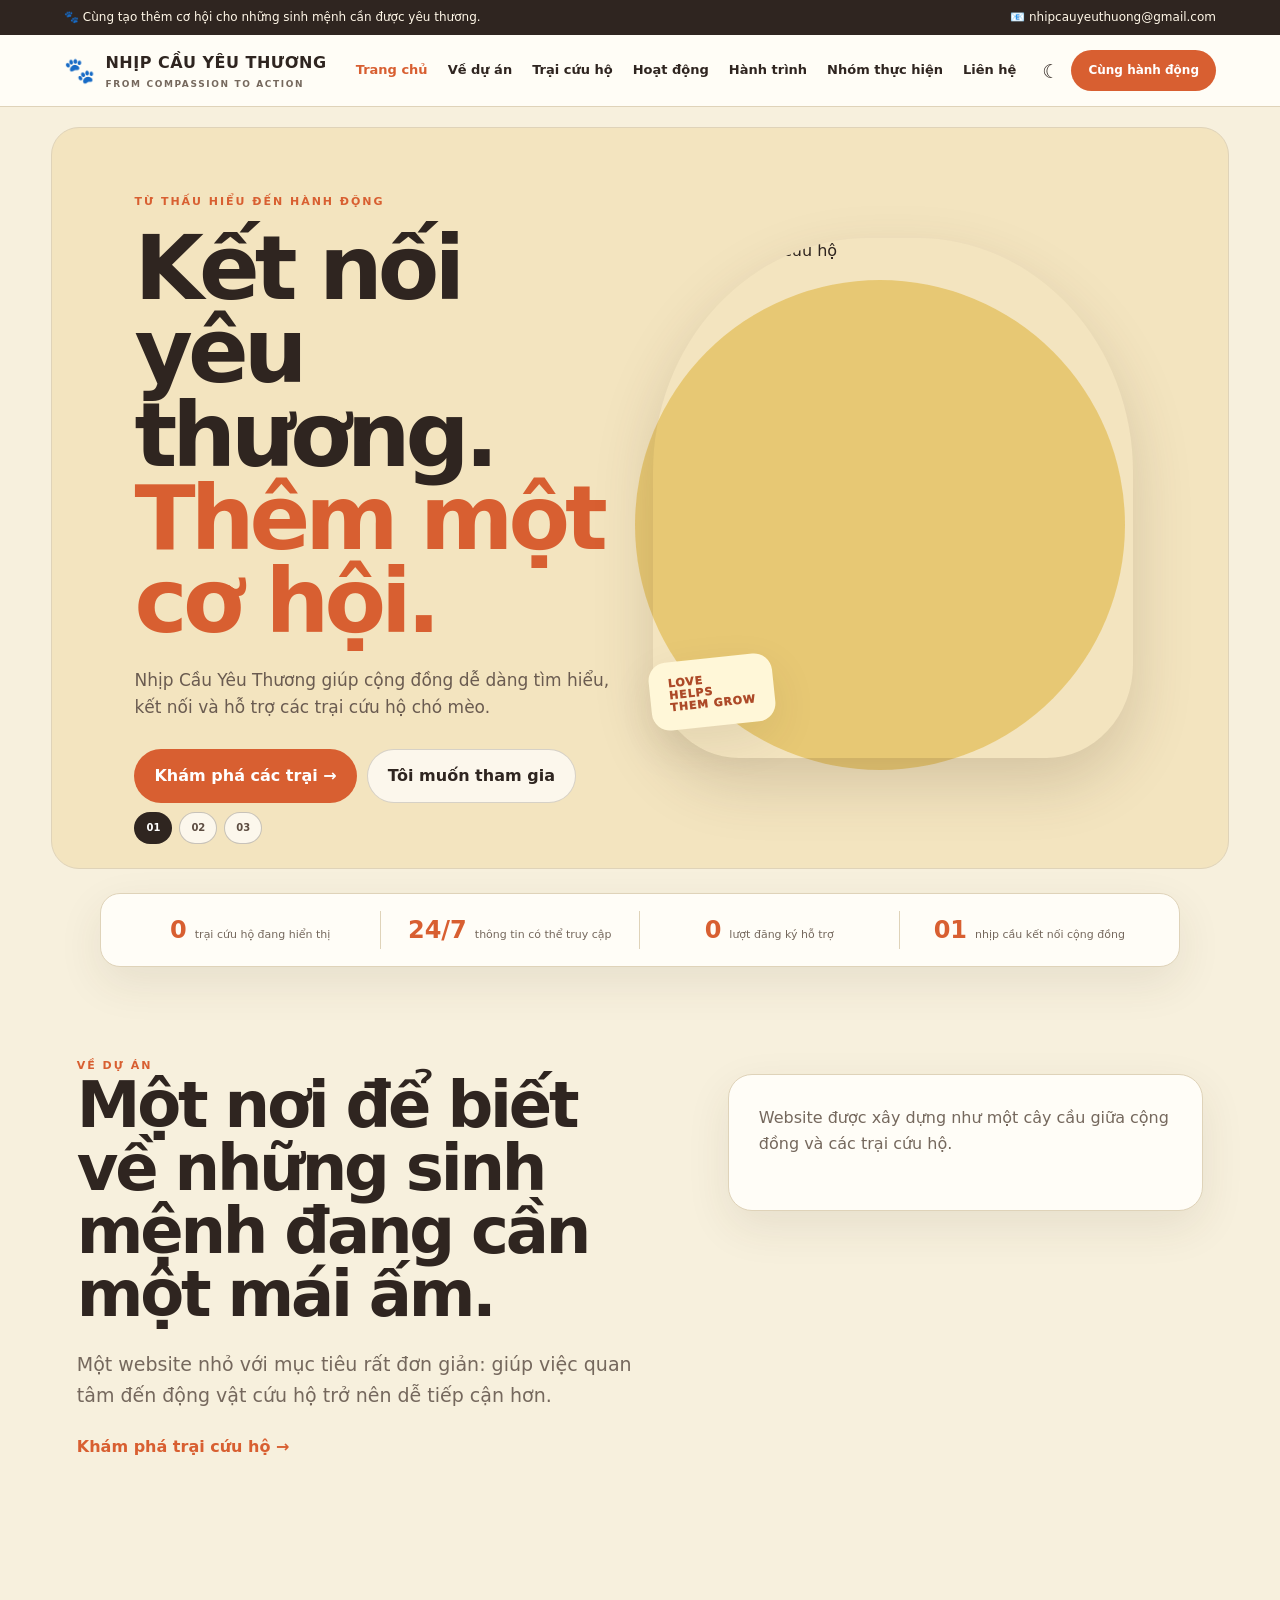
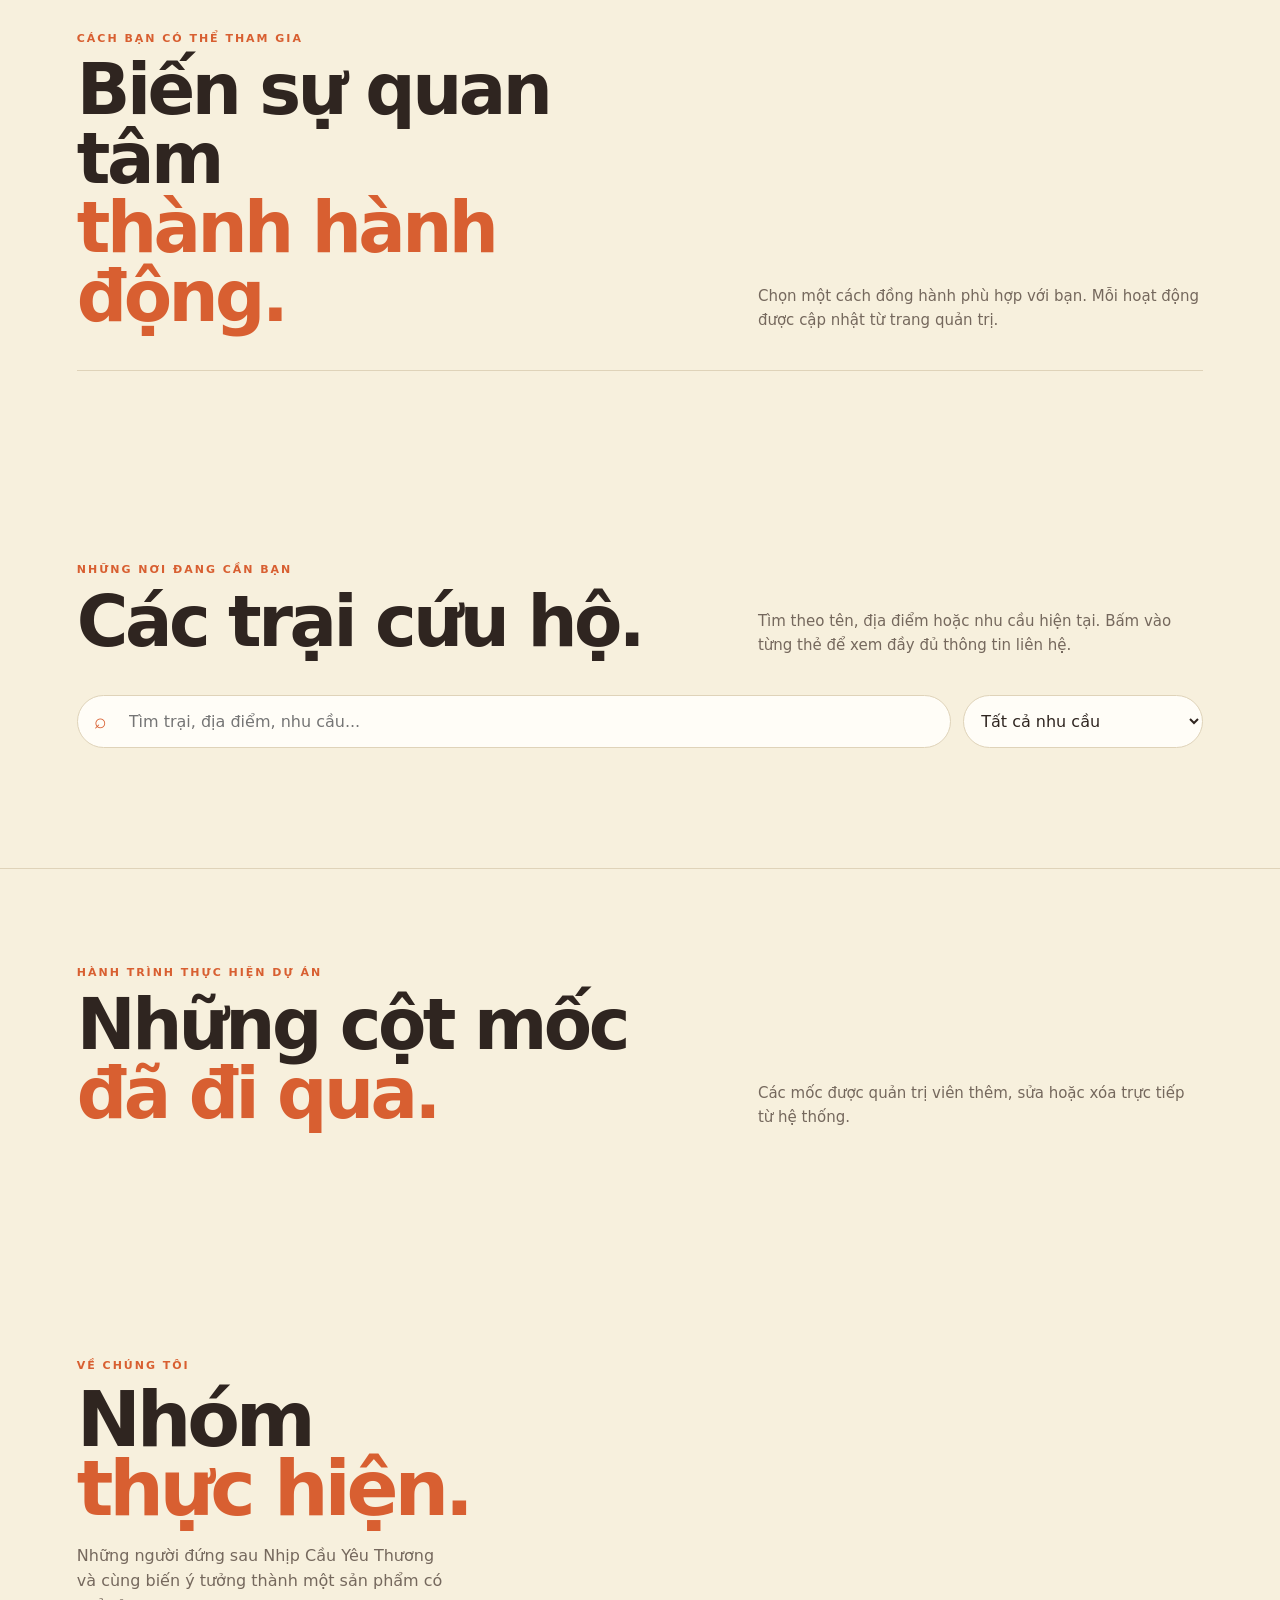
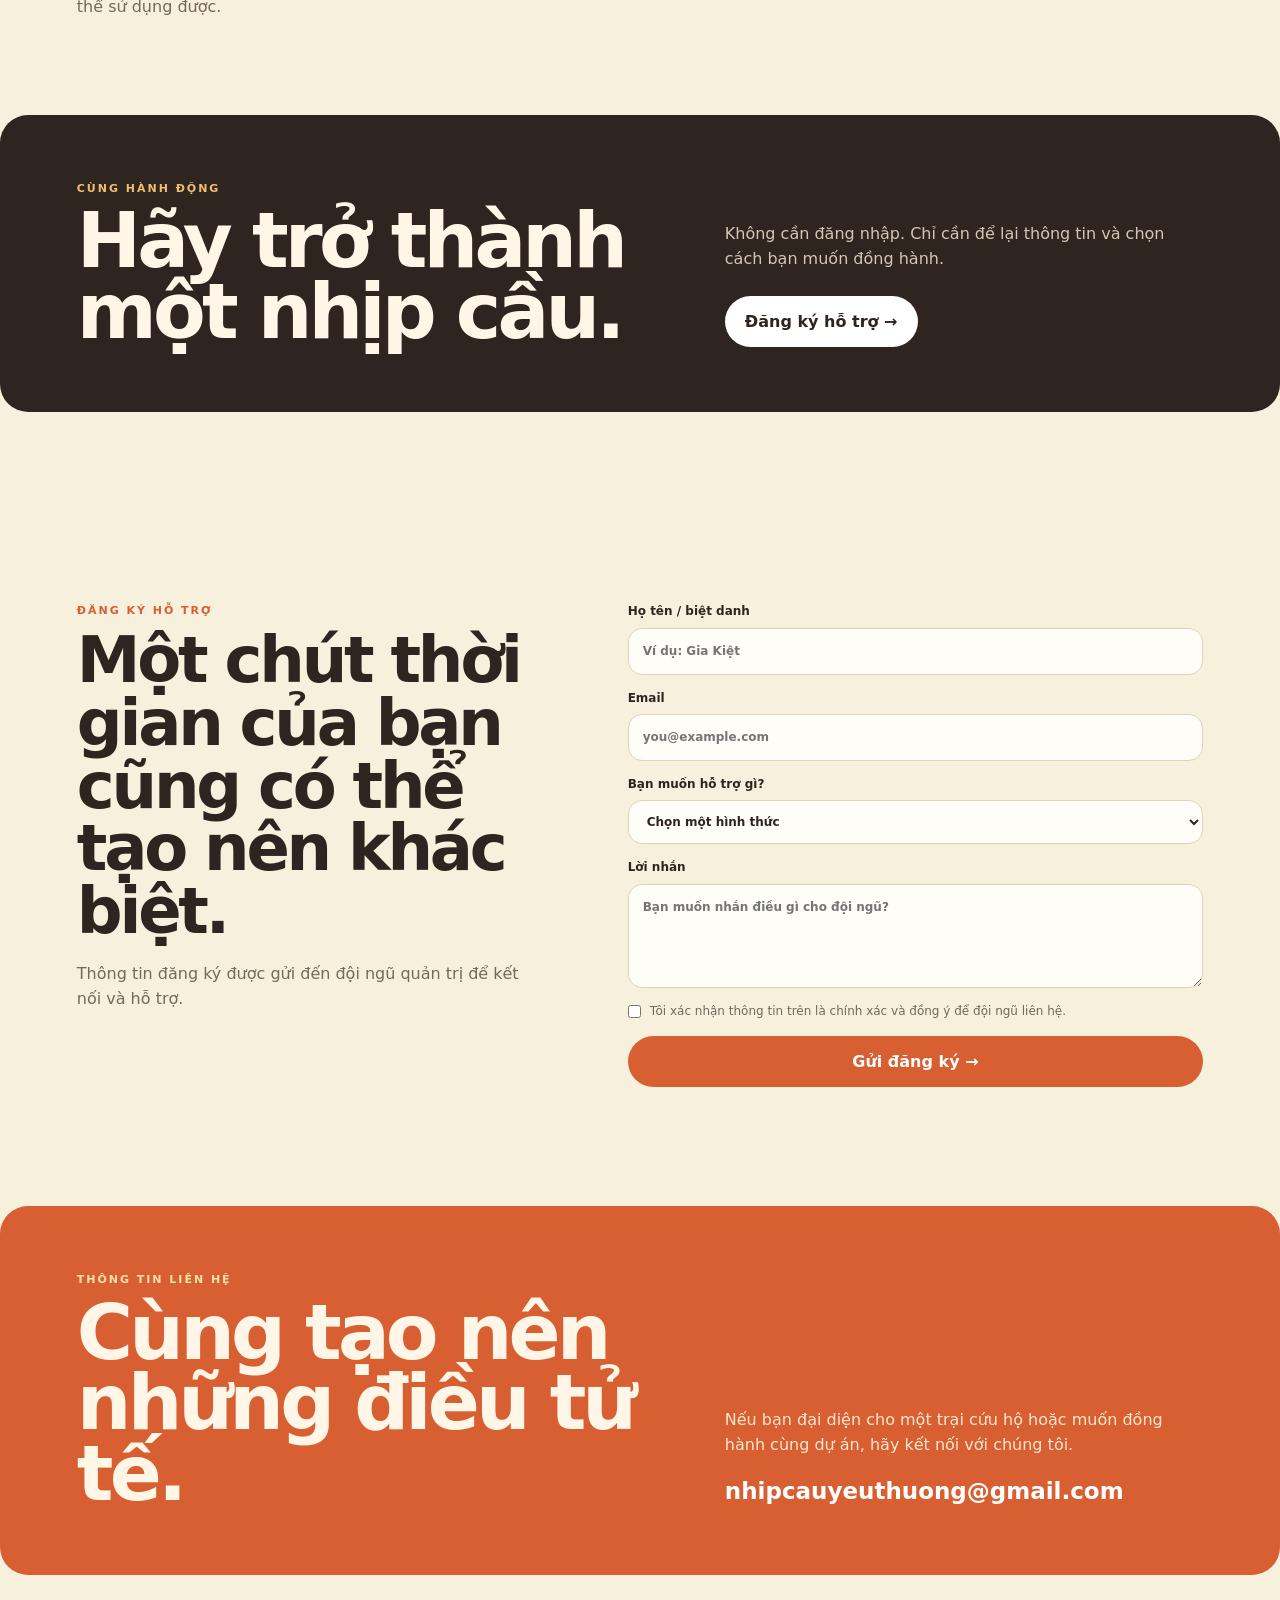
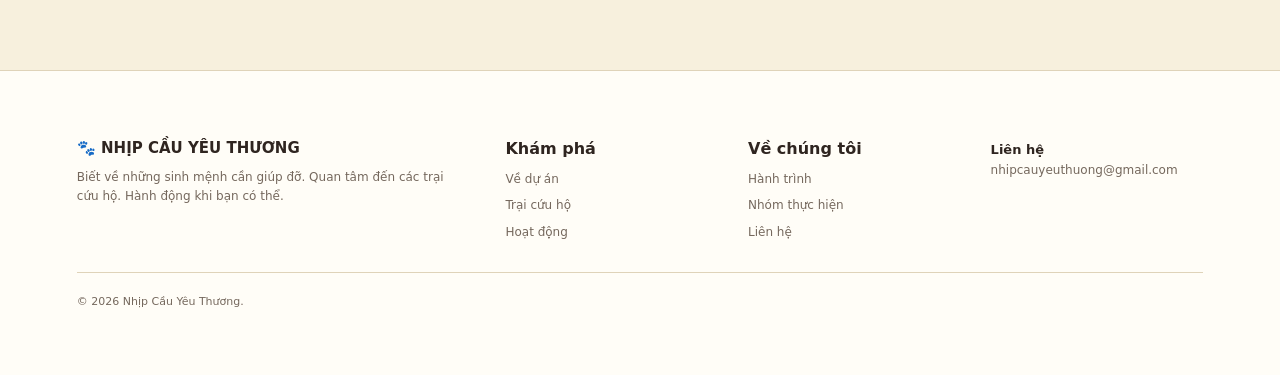
==== commit f1893392: "Add files via upload" ====
--- a/index.html
+++ b/index.html
@@ -1,75 +1,270 @@
 <!DOCTYPE html>
 <html lang="vi">
 <head>
-<meta charset="UTF-8"><meta name="viewport" content="width=device-width, initial-scale=1.0">
+<meta charset="UTF-8">
+<meta name="viewport" content="width=device-width, initial-scale=1.0">
+<meta name="description" content="Nhịp Cầu Yêu Thương - kết nối cộng đồng với các trại cứu hộ chó mèo.">
 <title>Nhịp Cầu Yêu Thương</title>
 <link rel="stylesheet" href="style.css">
 <script src="https://cdn.jsdelivr.net/npm/@supabase/supabase-js@2"></script>
 </head>
 <body>
+
+<!-- TOP BAR -->
+<div class="topbar">
+  <div class="topbar-inner">
+    <span>🐾 Cùng tạo thêm cơ hội cho những sinh mệnh cần được yêu thương.</span>
+    <span>📧 <span id="topContactEmail">nhipcauyeuthuong@gmail.com</span></span>
+  </div>
+</div>
+
+<!-- HEADER -->
 <header class="header">
-  <a class="logo" href="#home">🐾 Nhịp Cầu Yêu Thương <small>From compassion to action</small></a>
+  <a class="logo" href="#home">
+    <span class="logo-mark">🐾</span>
+    <span>NHỊP CẦU YÊU THƯƠNG<small>FROM COMPASSION TO ACTION</small></span>
+  </a>
+
   <nav id="nav">
-    <a href="#home">Trang chủ</a>
+    <a class="active" href="#home">Trang chủ</a>
+    <a href="#project">Về dự án</a>
     <a href="#shelters">Trại cứu hộ</a>
-    <div class="nav-dropdown"><button class="nav-drop-btn">Về Dự Án ⌄</button><div class="dropdown-menu">
-      <a href="#project">Giới thiệu dự án<small>Sứ mệnh, tầm nhìn và mục tiêu</small></a>
-      <a href="#journey">Hành trình thực hiện<small>Các mốc phát triển của dự án</small></a>
-      <a href="#activities">Hoạt động<small>Những điều cộng đồng có thể làm</small></a>
-    </div></div>
-    <div class="nav-dropdown"><button class="nav-drop-btn">Về Chúng Tôi ⌄</button><div class="dropdown-menu">
-      <a href="#team">Nhóm thực hiện<small>Những người xây dựng dự án</small></a>
-      <a href="#contact">Thông tin liên hệ<small>Kết nối với Nhịp Cầu Yêu Thương</small></a>
-    </div></div>
+    <a href="#activities">Hoạt động</a>
+    <a href="#journey">Hành trình</a>
+    <a href="#team">Nhóm thực hiện</a>
+    <a href="#contact">Liên hệ</a>
   </nav>
-  <button id="themeBtn" aria-label="Đổi giao diện">☾</button>
-  <a class="header-cta" href="#join">Cùng hành động</a>
-  <button id="menuBtn" class="menu-btn">☰</button>
+
+  <div class="header-actions">
+    <button id="themeBtn" aria-label="Đổi giao diện">☾</button>
+    <a class="header-cta" href="#join">Cùng hành động</a>
+    <button id="menuBtn" class="menu-btn" aria-label="Mở menu">☰</button>
+  </div>
 </header>
 
 <main>
-<section id="home" class="story-hero">
-  <div class="hero-text">
-    <p class="eyebrow">TỪ THẤU HIỂU ĐẾN HÀNH ĐỘNG</p>
-    <h1>Kết nối yêu thương.<br><span>Thêm một cơ hội.</span></h1>
-    <p class="description">Nhịp Cầu Yêu Thương kết nối cộng đồng với các trại cứu hộ chó mèo, để mỗi người đều có thể tìm hiểu, sẻ chia và hành động theo cách của mình.</p>
-    <div class="actions"><a class="btn primary" href="#join">Cùng hành động →</a><a class="btn secondary" href="#shelters">Khám phá trại cứu hộ</a></div>
-  </div>
-  <div class="hero-image"><img src="https://images.unsplash.com/photo-1558788353-f76d92427f16?auto=format&fit=crop&w=1200&q=85" alt="Chú chó được cứu hộ"><div class="floating-card"><strong>🐾 Mỗi hành động đều có ý nghĩa.</strong><span>Biết · Quan tâm · Hành động</span></div></div>
-</section>
-
-<section class="stats"><div><strong id="shelterCount">0</strong><p>Trại cứu hộ đang hiển thị</p></div><div><strong>24/7</strong><p>Thông tin có thể được truy cập</p></div><div><strong id="supportCount">0</strong><p>Lượt đăng ký hỗ trợ</p></div></section>
-
-<section id="project" class="story-section split-section">
-  <div><p class="eyebrow">VỀ DỰ ÁN</p><h2 id="projectTitle">Một nơi để biết về những sinh mệnh đang cần một mái ấm.</h2></div>
-  <div><div id="projectContent"><p>Website được xây dựng như một cây cầu giữa cộng đồng và các trại cứu hộ.</p></div><div id="projectTags" class="pill-row"></div></div>
-</section>
-
-<section id="shelters" class="section">
-  <div class="section-heading"><p class="eyebrow">HIỂU VỀ CÁC TRẠI</p><h2>Những nơi đang cần bạn.</h2><p>Tìm kiếm và lọc thông tin trại cứu hộ được lưu trên cơ sở dữ liệu online.</p></div>
-  <div class="filters"><input id="searchInput" type="search" placeholder="🔍 Tìm theo tên, địa điểm, nhu cầu..."><select id="categoryFilter"><option value="all">Tất cả nhu cầu</option><option value="food">Thức ăn</option><option value="medical">Y tế</option><option value="volunteer">Tình nguyện</option><option value="supplies">Vật dụng</option></select></div>
-  <div id="shelterCards" class="cards"></div><p id="emptyMessage" class="empty hidden">Không tìm thấy trại phù hợp.</p>
-</section>
-
-<section id="activities" class="story-section action-section">
-  <div class="section-heading center"><p class="eyebrow">CÁCH BẠN CÓ THỂ THAM GIA</p><h2>Biến sự quan tâm thành hành động.</h2><p>Danh sách hoạt động được cập nhật bởi quản trị viên.</p></div>
-  <div id="activityList" class="steps"></div>
-</section>
-
-<section id="join" class="join-section">
-  <div class="join-copy"><p class="eyebrow">CÙNG HÀNH ĐỘNG</p><h2>Hãy trở thành một nhịp cầu.</h2><p>Không cần đăng nhập. Chỉ cần để lại thông tin và chọn cách bạn muốn đồng hành.</p><div class="notice">❤️ Thông tin đăng ký được gửi đến đội ngũ quản trị để kết nối và hỗ trợ.</div></div>
-  <form id="volunteerForm" class="join-form"><label>Họ tên / biệt danh<input id="nameInput" required placeholder="Ví dụ: Gia Kiệt"></label><label>Email<input id="emailInput" type="email" required placeholder="you@example.com"></label><label>Bạn muốn hỗ trợ gì?<select id="helpInput" required><option value="">Chọn một hình thức</option><option>Chăm sóc thú cưng</option><option>Vận chuyển</option><option>Đóng góp thức ăn</option><option>Đóng góp vật dụng</option><option>Hỗ trợ y tế</option><option>Chia sẻ thông tin</option><option>Khác</option></select></label><label>Lời nhắn<textarea id="messageInput" rows="4" placeholder="Bạn muốn nhắn điều gì cho đội ngũ?"></textarea></label><label class="check"><input id="consentInput" type="checkbox" required>Tôi xác nhận thông tin trên là chính xác và đồng ý để đội ngũ liên hệ.</label><button class="btn primary" type="submit">Gửi đăng ký →</button><p id="formMessage" class="message"></p></form>
-</section>
-
-<section id="journey" class="story-section timeline-section"><div class="section-heading"><p class="eyebrow">HÀNH TRÌNH</p><h2>Hành trình thực hiện dự án.</h2><p>Các mốc thời gian có thể được thêm, sửa hoặc xóa từ trang quản trị.</p></div><div id="journeyList" class="timeline"></div></section>
-
-<section id="team" class="story-section team-section"><div><p class="eyebrow">VỀ CHÚNG TÔI</p><h2>Nhóm thực hiện</h2><p>Nhịp Cầu Yêu Thương được xây dựng với mong muốn tạo ra một không gian đơn giản, dễ hiểu và dễ tham gia cho những người muốn giúp đỡ động vật.</p></div><div id="teamList" class="team-grid"></div></section>
-
-<section id="contact" class="contact section"><p class="eyebrow">THÔNG TIN LIÊN HỆ</p><h2>Cùng tạo nên những điều tử tế.</h2><p>Nếu bạn đại diện cho một trại cứu hộ hoặc muốn đồng hành cùng dự án, hãy liên hệ với chúng tôi.</p><a class="btn primary" id="contactEmailLink" href="mailto:hello@example.com">Gửi email →</a></section>
+
+<!-- HERO -->
+<section id="home" class="ww-hero">
+  <div class="hero-slider" id="heroSlider">
+    <div class="hero-slide active" data-slide="0">
+      <div class="hero-slide-copy">
+        <p class="eyebrow">TỪ THẤU HIỂU ĐẾN HÀNH ĐỘNG</p>
+        <h1>Kết nối yêu thương.<br><span>Thêm một cơ hội.</span></h1>
+        <p>Nhịp Cầu Yêu Thương giúp cộng đồng dễ dàng tìm hiểu, kết nối và hỗ trợ các trại cứu hộ chó mèo.</p>
+        <div class="actions">
+          <a class="btn primary" href="#shelters">Khám phá các trại →</a>
+          <a class="btn light-btn" href="#join">Tôi muốn tham gia</a>
+        </div>
+      </div>
+      <div class="hero-slide-art hero-art-one">
+        <div class="hero-circle"></div>
+        <img src="https://images.unsplash.com/photo-1558788353-f76d92427f16?auto=format&fit=crop&w=1200&q=85" alt="Chú chó được cứu hộ">
+        <span class="hero-sticker">LOVE<br>HELPS<br>THEM GROW</span>
+      </div>
+    </div>
+
+    <div class="hero-slide" data-slide="1">
+      <div class="hero-slide-copy">
+        <p class="eyebrow">MỖI NGƯỜI MỘT CÁCH ĐỒNG HÀNH</p>
+        <h1>Biết để hiểu.<br><span>Hiểu để sẻ chia.</span></h1>
+        <p>Từ một lượt chia sẻ, một phần thức ăn hay một giờ tình nguyện, cộng đồng có thể tạo nên những thay đổi rất thật.</p>
+        <div class="actions">
+          <a class="btn primary" href="#activities">Xem cách tham gia →</a>
+          <a class="btn light-btn" href="#project">Về dự án</a>
+        </div>
+      </div>
+      <div class="hero-slide-art hero-art-two">
+        <div class="hero-note-card"><strong>BIẾT · QUAN TÂM · HÀNH ĐỘNG</strong><span>Một nhịp cầu có thể bắt đầu từ một điều rất nhỏ.</span></div>
+        <img src="https://images.unsplash.com/photo-1450778869180-41d0601e046e?auto=format&fit=crop&w=1200&q=85" alt="Chó và mèo được chăm sóc">
+      </div>
+    </div>
+
+    <div class="hero-slide" data-slide="2">
+      <div class="hero-slide-copy">
+        <p class="eyebrow">CÙNG XÂY DỰNG MỘT CỘNG ĐỒNG TỬ TẾ</p>
+        <h1>Một nơi để gặp gỡ.<br><span>Một nơi để hành động.</span></h1>
+        <p>Khám phá những nơi đang cần hỗ trợ và tìm cách đồng hành phù hợp với bạn.</p>
+        <div class="actions">
+          <a class="btn primary" href="#team">Gặp nhóm thực hiện →</a>
+          <a class="btn light-btn" href="#contact">Liên hệ với chúng tôi</a>
+        </div>
+      </div>
+      <div class="hero-slide-art hero-art-three">
+        <img src="https://images.unsplash.com/photo-1583511655857-d19b40a7a54e?auto=format&fit=crop&w=1200&q=85" alt="Thú cưng cần một mái ấm">
+        <span class="hero-sticker hero-sticker-dark">EVERY<br>ACTION<br>MATTERS</span>
+      </div>
+    </div>
+
+    <div class="slider-dots" id="sliderDots" aria-label="Chuyển banner">
+      <button class="active" data-slide-to="0">01</button>
+      <button data-slide-to="1">02</button>
+      <button data-slide-to="2">03</button>
+    </div>
+  </div>
+</section>
+
+<!-- QUICK STATS -->
+<section class="quick-stats">
+  <div><strong id="shelterCount">0</strong><span>trại cứu hộ đang hiển thị</span></div>
+  <div><strong>24/7</strong><span>thông tin có thể truy cập</span></div>
+  <div><strong id="supportCount">0</strong><span>lượt đăng ký hỗ trợ</span></div>
+  <div><strong>01</strong><span>nhịp cầu kết nối cộng đồng</span></div>
+</section>
+
+<!-- PROJECT INTRO -->
+<section id="project" class="ww-section project-feature">
+  <div class="section-label">VỀ DỰ ÁN</div>
+  <div class="project-feature-grid">
+    <div>
+      <h2 id="projectTitle">Một nơi để biết về những sinh mệnh đang cần một mái ấm.</h2>
+      <p class="lead">Một website nhỏ với mục tiêu rất đơn giản: giúp việc quan tâm đến động vật cứu hộ trở nên dễ tiếp cận hơn.</p>
+      <a class="text-link" href="#shelters">Khám phá trại cứu hộ →</a>
+    </div>
+    <div class="project-copy-card">
+      <div id="projectContent"><p>Website được xây dựng như một cây cầu giữa cộng đồng và các trại cứu hộ.</p></div>
+      <div id="projectTags" class="pill-row"></div>
+    </div>
+  </div>
+</section>
+
+<!-- ACTIVITIES -->
+<section id="activities" class="ww-section activities-section">
+  <div class="section-heading-row">
+    <div>
+      <div class="section-label">CÁCH BẠN CÓ THỂ THAM GIA</div>
+      <h2>Biến sự quan tâm<br><span>thành hành động.</span></h2>
+    </div>
+    <p>Chọn một cách đồng hành phù hợp với bạn. Mỗi hoạt động được cập nhật từ trang quản trị.</p>
+  </div>
+  <div id="activityList" class="activity-grid"></div>
+</section>
+
+<!-- SHELTERS -->
+<section id="shelters" class="ww-section shelters-section">
+  <div class="section-heading-row">
+    <div>
+      <div class="section-label">NHỮNG NƠI ĐANG CẦN BẠN</div>
+      <h2>Các trại cứu hộ.</h2>
+    </div>
+    <p>Tìm theo tên, địa điểm hoặc nhu cầu hiện tại. Bấm vào từng thẻ để xem đầy đủ thông tin liên hệ.</p>
+  </div>
+
+  <div class="filter-bar">
+    <div class="search-wrap"><span>⌕</span><input id="searchInput" type="search" placeholder="Tìm trại, địa điểm, nhu cầu..."></div>
+    <select id="categoryFilter">
+      <option value="all">Tất cả nhu cầu</option>
+      <option value="food">Thức ăn</option>
+      <option value="medical">Y tế</option>
+      <option value="volunteer">Tình nguyện</option>
+      <option value="supplies">Vật dụng</option>
+    </select>
+  </div>
+
+  <div id="shelterCards" class="rescue-grid"></div>
+  <p id="emptyMessage" class="empty hidden">Không tìm thấy trại phù hợp.</p>
+</section>
+
+<!-- JOURNEY / NEWS STYLE -->
+<section id="journey" class="ww-section journey-section">
+  <div class="section-heading-row">
+    <div>
+      <div class="section-label">HÀNH TRÌNH THỰC HIỆN DỰ ÁN</div>
+      <h2>Những cột mốc<br><span>đã đi qua.</span></h2>
+    </div>
+    <p>Các mốc được quản trị viên thêm, sửa hoặc xóa trực tiếp từ hệ thống.</p>
+  </div>
+  <div id="journeyList" class="journey-grid"></div>
+</section>
+
+<!-- TEAM -->
+<section id="team" class="ww-section team-section">
+  <div class="team-heading">
+    <div class="section-label">VỀ CHÚNG TÔI</div>
+    <h2>Nhóm<br><span>thực hiện.</span></h2>
+    <p>Những người đứng sau Nhịp Cầu Yêu Thương và cùng biến ý tưởng thành một sản phẩm có thể sử dụng được.</p>
+  </div>
+  <div id="teamList" class="team-grid"></div>
+</section>
+
+<!-- JOIN -->
+<section id="join" class="join-banner">
+  <div>
+    <div class="section-label light-label">CÙNG HÀNH ĐỘNG</div>
+    <h2>Hãy trở thành<br>một nhịp cầu.</h2>
+  </div>
+  <div class="join-banner-copy">
+    <p>Không cần đăng nhập. Chỉ cần để lại thông tin và chọn cách bạn muốn đồng hành.</p>
+    <a class="btn white-btn" href="#volunteerFormWrap">Đăng ký hỗ trợ →</a>
+  </div>
+</section>
+
+<section id="volunteerFormWrap" class="ww-section volunteer-section">
+  <div class="volunteer-intro">
+    <div class="section-label">ĐĂNG KÝ HỖ TRỢ</div>
+    <h2>Một chút thời gian của bạn cũng có thể tạo nên khác biệt.</h2>
+    <p>Thông tin đăng ký được gửi đến đội ngũ quản trị để kết nối và hỗ trợ.</p>
+  </div>
+  <form id="volunteerForm" class="join-form">
+    <label>Họ tên / biệt danh<input id="nameInput" required placeholder="Ví dụ: Gia Kiệt"></label>
+    <label>Email<input id="emailInput" type="email" required placeholder="you@example.com"></label>
+    <label>Bạn muốn hỗ trợ gì?
+      <select id="helpInput" required>
+        <option value="">Chọn một hình thức</option>
+        <option>Chăm sóc thú cưng</option>
+        <option>Vận chuyển</option>
+        <option>Đóng góp thức ăn</option>
+        <option>Đóng góp vật dụng</option>
+        <option>Hỗ trợ y tế</option>
+        <option>Chia sẻ thông tin</option>
+        <option>Khác</option>
+      </select>
+    </label>
+    <label>Lời nhắn<textarea id="messageInput" rows="4" placeholder="Bạn muốn nhắn điều gì cho đội ngũ?"></textarea></label>
+    <label class="check"><input id="consentInput" type="checkbox" required>Tôi xác nhận thông tin trên là chính xác và đồng ý để đội ngũ liên hệ.</label>
+    <button class="btn primary" type="submit">Gửi đăng ký →</button>
+    <p id="formMessage" class="message"></p>
+  </form>
+</section>
+
+<!-- CONTACT -->
+<section id="contact" class="contact-band">
+  <div>
+    <div class="section-label light-label">THÔNG TIN LIÊN HỆ</div>
+    <h2>Cùng tạo nên<br>những điều tử tế.</h2>
+  </div>
+  <div class="contact-details">
+    <p>Nếu bạn đại diện cho một trại cứu hộ hoặc muốn đồng hành cùng dự án, hãy kết nối với chúng tôi.</p>
+    <strong id="contactEmailLink">nhipcauyeuthuong@gmail.com</strong>
+  </div>
+</section>
+
 </main>
 
-<div id="detailModal" class="modal hidden"><div class="modal-box"><button id="closeModal" class="close-btn">✕</button><div id="modalContent"></div></div></div>
-<footer><div><h3>🐾 NHỊP CẦU YÊU THƯƠNG</h3><p>Biết về những sinh mệnh cần giúp đỡ. Quan tâm đến các trại cứu hộ. Hành động khi bạn có thể.</p></div><div class="footer-links"><a href="#project">Về dự án</a><a href="#team">Về chúng tôi</a><a href="#join">Cùng hành động</a><a href="#contact">Liên hệ</a></div><small>© 2026 Nhịp Cầu Yêu Thương.</small></footer>
+<div id="detailModal" class="modal hidden">
+  <div class="modal-box">
+    <button id="closeModal" class="close-btn">✕</button>
+    <div id="modalContent"></div>
+  </div>
+</div>
+
+<footer>
+  <div class="footer-brand">
+    <h3>🐾 NHỊP CẦU YÊU THƯƠNG</h3>
+    <p>Biết về những sinh mệnh cần giúp đỡ. Quan tâm đến các trại cứu hộ. Hành động khi bạn có thể.</p>
+  </div>
+  <div>
+    <strong>Khám phá</strong>
+    <div class="footer-links"><a href="#project">Về dự án</a><a href="#shelters">Trại cứu hộ</a><a href="#activities">Hoạt động</a></div>
+  </div>
+  <div>
+    <strong>Về chúng tôi</strong>
+    <div class="footer-links"><a href="#journey">Hành trình</a><a href="#team">Nhóm thực hiện</a><a href="#contact">Liên hệ</a></div>
+  </div>
+  <div class="footer-contact"><strong>Liên hệ</strong><p id="footerEmail">nhipcauyeuthuong@gmail.com</p></div>
+  <small>© 2026 Nhịp Cầu Yêu Thương.</small>
+</footer>
+
 <script src="script.js"></script>
-</body></html>
-
+</body>
+</html>
--- a/style.css
+++ b/style.css
@@ -1,999 +1,21 @@
-* {
-    box-sizing: border-box;
-    margin: 0;
-    padding: 0;
-}
-
-:root {
-    --bg: #fbfaf6;
-    --surface: #fff;
-    --text: #18221d;
-    --muted: #66716b;
-    --primary: #e9784b;
-    --primary2: #cf5e35;
-    --accent: #6e9b72;
-    --border: #e7e6df;
-    --shadow: 0 18px 45px rgba(35,45,38,.08);
-}
-
-body {
-    font-family: Inter, system-ui, -apple-system, Segoe UI, sans-serif;
-    background: var(--bg);
-    color: var(--text);
-    line-height: 1.65;
-    transition: .25s;
-}
-
-body.dark {
-    --bg: #121713;
-    --surface: #1c231e;
-    --text: #f3f6f1;
-    --muted: #b9c2ba;
-    --border: #344038;
-    --shadow: 0 18px 45px rgba(0,0,0,.3);
-}
-
-a {
-    text-decoration: none;
-    color: inherit;
-}
-
-button,
-input,
-select,
-textarea {
-    font: inherit;
-}
-
-/* =========================
-   HEADER
-========================= */
-
-.header {
-    position: sticky;
-    top: 0;
-    z-index: 40;
-    display: flex;
-    align-items: center;
-    gap: 22px;
-    padding: 15px 5%;
-    background: color-mix(in srgb, var(--surface) 94%, transparent);
-    backdrop-filter: blur(14px);
-    border-bottom: 1px solid var(--border);
-}
-
-.logo {
-    font-weight: 850;
-    color: var(--text);
-    margin-right: auto;
-    white-space: nowrap;
-}
-
-.logo small {
-    display: block;
-    font-size: 9px;
-    letter-spacing: .13em;
-    color: var(--muted);
-    font-weight: 700;
-    margin-left: 27px;
-    text-transform: uppercase;
-}
-
-.header nav {
-    display: flex;
-    align-items: center;
-    gap: 22px;
-}
-
-.header nav > a,
-.nav-drop-btn {
-    font-weight: 650;
-    color: var(--text);
-    font-size: 14px;
-}
-
-.header nav > a:hover,
-.nav-drop-btn:hover {
-    color: var(--primary);
-}
-
-.nav-dropdown {
-    position: relative;
-}
-
-.nav-drop-btn {
-    border: 0;
-    background: transparent;
-    cursor: pointer;
-    padding: 8px 0;
-}
-
-.dropdown-menu {
-    display: none;
-    position: absolute;
-    top: 40px;
-    left: -25px;
-    width: 270px;
-    background: var(--surface);
-    border: 1px solid var(--border);
-    border-radius: 16px;
-    padding: 8px;
-    box-shadow: var(--shadow);
-}
-
-.nav-dropdown:hover .dropdown-menu,
-.nav-dropdown:focus-within .dropdown-menu {
-    display: block;
-}
-
-.dropdown-menu a {
-    display: block;
-    padding: 12px;
-    border-radius: 10px;
-}
-
-.dropdown-menu a:hover {
-    background: color-mix(in srgb, var(--primary) 8%, var(--surface));
-}
-
-.dropdown-menu small {
-    display: block;
-    color: var(--muted);
-    font-weight: 400;
-    font-size: 12px;
-    margin-top: 2px;
-}
-
-.header button#themeBtn {
-    border: 0;
-    background: transparent;
-    color: var(--text);
-    cursor: pointer;
-    font-size: 19px;
-}
-
-.header-cta {
-    padding: 10px 16px;
-    border-radius: 12px;
-    background: var(--text);
-    color: var(--surface);
-    font-weight: 800;
-    font-size: 13px;
-}
-
-.menu-btn {
-    display: none;
-    border: 0;
-    background: transparent;
-    color: var(--text);
-    font-size: 22px;
-}
-
-/* =========================
-   HERO
-========================= */
-
-.story-hero {
-    max-width: 1240px;
-    margin: auto;
-    min-height: 680px;
-    padding: 78px 5% 80px;
-    display: grid;
-    grid-template-columns: .9fr 1.1fr;
-    gap: 70px;
-    align-items: center;
-}
-
-.hero-text {
-    padding-left: 4%;
-}
-
-.hero-text h1 {
-    font-size: clamp(48px, 6.3vw, 82px);
-    line-height: 1.02;
-    letter-spacing: -.045em;
-    margin: 14px 0 22px;
-}
-
-.hero-text h1 span {
-    color: var(--primary);
-}
-
-.description {
-    max-width: 620px;
-    color: var(--muted);
-    font-size: 18px;
-}
-
-.eyebrow {
-    font-size: 11px;
-    font-weight: 850;
-    letter-spacing: .16em;
-    color: var(--primary);
-}
-
-.actions {
-    display: flex;
-    gap: 12px;
-    flex-wrap: wrap;
-    margin-top: 28px;
-}
-
-.btn {
-    display: inline-flex;
-    justify-content: center;
-    align-items: center;
-    border: 0;
-    border-radius: 12px;
-    padding: 12px 19px;
-    cursor: pointer;
-    font-weight: 800;
-}
-
-.primary {
-    background: var(--primary);
-    color: #fff;
-}
-
-.primary:hover {
-    background: var(--primary2);
-}
-
-.secondary {
-    border: 1px solid var(--border);
-    background: var(--surface);
-    color: var(--text);
-}
-
-.hero-image {
-    position: relative;
-}
-
-.hero-image img {
-    width: 100%;
-    height: 590px;
-    object-fit: cover;
-    border-radius: 30px;
-    box-shadow: var(--shadow);
-}
-
-.floating-card {
-    position: absolute;
-    left: -22px;
-    bottom: 28px;
-    background: var(--surface);
-    padding: 15px 19px;
-    border-radius: 15px;
-    box-shadow: var(--shadow);
-}
-
-.floating-card span {
-    display: block;
-    color: var(--muted);
-    font-size: 12px;
-    margin-top: 2px;
-}
-
-/* =========================
-   STATS
-========================= */
-
-.stats {
-    max-width: 1050px;
-    margin: 0 auto 60px;
-    padding: 28px;
-    display: grid;
-    grid-template-columns: repeat(3, 1fr);
-    gap: 15px;
-    background: var(--surface);
-    border: 1px solid var(--border);
-    border-radius: 24px;
-    box-shadow: var(--shadow);
-    text-align: center;
-}
-
-.stats strong {
-    font-size: 32px;
-    color: var(--primary);
-}
-
-.stats p {
-    color: var(--muted);
-    font-size: 13px;
-}
-
-/* =========================
-   SECTIONS
-========================= */
-
-.section,
-.story-section {
-    max-width: 1200px;
-    margin: auto;
-    padding: 90px 6%;
-}
-
-.section-heading {
-    margin-bottom: 30px;
-}
-
-.section-heading h2,
-.story-section h2,
-.contact h2 {
-    font-size: clamp(34px, 4.5vw, 58px);
-    line-height: 1.08;
-    letter-spacing: -.035em;
-    margin: 9px 0 14px;
-}
-
-.section-heading p:last-child,
-.story-section > div > p:not(.eyebrow),
-.contact > p {
-    color: var(--muted);
-}
-
-.split-section {
-    display: grid;
-    grid-template-columns: 1fr 1fr;
-    gap: 90px;
-    align-items: center;
-}
-
-.pill-row {
-    display: flex;
-    gap: 8px;
-    flex-wrap: wrap;
-    margin-top: 25px;
-}
-
-.pill-row span {
-    padding: 7px 12px;
-    border: 1px solid var(--border);
-    border-radius: 999px;
-    color: var(--muted);
-    font-size: 13px;
-}
-
-/* =========================
-   FILTERS
-========================= */
-
-.filters {
-    display: flex;
-    gap: 12px;
-    margin-bottom: 25px;
-}
-
-.filters input,
-.filters select,
-.join-form input,
-.join-form select,
-.join-form textarea {
-    width: 100%;
-    padding: 13px 14px;
-    border: 1px solid var(--border);
-    border-radius: 12px;
-    background: var(--surface);
-    color: var(--text);
-    outline: none;
-}
-
-.filters input {
-    flex: 1;
-}
-
-.filters select {
-    max-width: 240px;
-}
-
-/* =========================
-   CARDS
-========================= */
-
-.cards {
-    display: grid;
-    grid-template-columns: repeat(3, 1fr);
-    gap: 20px;
-}
-
-.card {
-    background: var(--surface);
-    border: 1px solid var(--border);
-    border-radius: 20px;
-    overflow: hidden;
-    box-shadow: var(--shadow);
-}
-
-.card img {
-    width: 100%;
-    height: 220px;
-    object-fit: cover;
-}
-
-.card-body {
-    padding: 20px;
-}
-
-.card-body h3 {
-    font-size: 22px;
-    margin: 7px 0;
-}
-
-.card-body p {
-    color: var(--muted);
-    margin: 6px 0;
-}
-
-.tag {
-    display: inline-block;
-    padding: 5px 9px;
-    border-radius: 999px;
-    background: color-mix(in srgb, var(--primary) 12%, var(--surface));
-    color: var(--primary);
-    font-size: 11px;
-    font-weight: 850;
-}
-
-.card-body a {
-    display: inline-block;
-    color: var(--primary);
-    font-weight: 800;
-    margin-top: 8px;
-}
-
-/* =========================
-   ACTION / STEPS
-========================= */
-
-.action-section {
-    max-width: none;
-    background: var(--surface);
-    border-top: 1px solid var(--border);
-    border-bottom: 1px solid var(--border);
-}
-
-.center {
-    text-align: center;
-    max-width: 800px;
-    margin: auto;
-}
-
-.steps {
-    max-width: 1100px;
-    margin: 45px auto 0;
-    display: grid;
-    grid-template-columns: repeat(3, 1fr);
-    gap: 18px;
-}
-
-.steps article {
-    padding: 25px;
-    border-top: 1px solid var(--border);
-}
-
-.steps span {
-    color: var(--primary);
-    font-weight: 850;
-}
-
-.steps h3 {
-    font-size: 25px;
-    margin: 18px 0 8px;
-}
-
-.steps p {
-    color: var(--muted);
-}
-
-/* =========================
-   JOIN
-========================= */
-
-.join-section {
-    max-width: 1200px;
-    margin: 90px auto;
-    padding: 65px 6%;
-    display: grid;
-    grid-template-columns: .85fr 1.15fr;
-    gap: 70px;
-    background: #eaf1e8;
-    border-radius: 30px;
-}
-
-.dark .join-section {
-    background: #1c2a1f;
-}
-
-.join-copy h2 {
-    font-size: clamp(38px, 5vw, 60px);
-    line-height: 1.05;
-    margin: 10px 0 16px;
-}
-
-.join-copy > p:not(.eyebrow) {
-    color: var(--muted);
-}
-
-.notice {
-    margin-top: 25px;
-    padding: 15px;
-    border: 1px solid var(--border);
-    background: var(--surface);
-    border-radius: 14px;
-    font-size: 13px;
-}
-
-.join-form {
-    display: grid;
-    gap: 14px;
-}
-
-.join-form label {
-    font-weight: 750;
-    font-size: 13px;
-}
-
-.join-form input,
-.join-form select,
-.join-form textarea {
-    display: block;
-    margin-top: 6px;
-}
-
-.join-form .check {
-    display: flex;
-    align-items: flex-start;
-    gap: 9px;
-    font-weight: 500;
-    color: var(--muted);
-}
-
-.join-form .check input {
-    width: auto;
-    margin-top: 4px;
-}
-
-.message {
-    color: var(--primary);
-    font-weight: 750;
-}
-
-/* =========================
-   HÀNH TRÌNH
-   6–8 Ô
-========================= */
-
-.timeline-section {
-    padding-bottom: 60px;
-}
-
-/* Desktop: 3 ô / hàng */
-.timeline {
-    max-width: 1100px;
-    margin: 45px auto 0;
-    display: grid;
-    grid-template-columns: repeat(3, 1fr);
-    gap: 25px;
-}
-
-/* Mỗi ô */
-.timeline > div {
-    border-left: 2px solid var(--border);
-    padding: 5px 20px 20px;
-
-    display: flex;
-    flex-direction: column;
-
-    min-width: 0;
-}
-
-/* Số thứ tự */
-.timeline > div > b {
-    order: 1;
-    color: var(--primary);
-    font-size: 14px;
-}
-
-/* Tiêu đề */
-.timeline > div > h3 {
-    order: 2;
-    font-size: 23px;
-    margin: 12px 0 5px;
-}
-
-/* Mô tả */
-.timeline > div > p {
-    order: 3;
-    color: var(--muted);
-}
-
-/* Ảnh nằm cuối cùng */
-.timeline > div > .content-image {
-    order: 4;
-
-    width: 100%;
-    height: 180px;
-
-    object-fit: cover;
-
-    margin-top: 18px;
-    margin-bottom: 0;
-
-    border-radius: 18px;
-    display: block;
-}
-
-/* =========================
-   TEAM
-========================= */
-
-.team-section {
-    display: grid;
-    grid-template-columns: 1fr 1fr;
-    gap: 70px;
-    align-items: center;
-}
-
-.team-card {
-    display: flex;
-    align-items: center;
-    gap: 18px;
-    padding: 25px;
-    background: var(--surface);
-    border: 1px solid var(--border);
-    border-radius: 22px;
-    box-shadow: var(--shadow);
-}
-
-.team-avatar {
-    width: 62px;
-    height: 62px;
-    border-radius: 50%;
-    display: grid;
-    place-items: center;
-    background: color-mix(in srgb, var(--primary) 15%, var(--surface));
-    font-size: 28px;
-    overflow: hidden;
-    flex-shrink: 0;
-}
-
-.team-avatar img {
-    width: 100%;
-    height: 100%;
-    object-fit: cover;
-    border-radius: 50%;
-    display: block;
-}
-
-.team-card p {
-    color: var(--muted);
-    font-size: 13px;
-}
-
-.team-role {
-    font-weight: 800;
-    color: var(--primary) !important;
-    margin: 3px 0 !important;
-}
-
-.team-grid {
-    display: grid;
-    grid-template-columns: 1fr;
-    gap: 15px;
-}
-
-/* =========================
-   CONTACT
-========================= */
-
-.contact {
-    text-align: center;
-}
-
-.contact .btn {
-    margin-top: 20px;
-}
-
-/* =========================
-   GENERAL
-========================= */
-
-.empty {
-    text-align: center;
-    color: var(--muted);
-    padding: 30px;
-}
-
-.hidden {
-    display: none !important;
-}
-
-/* =========================
-   MODAL
-========================= */
-
-.modal {
-    position: fixed;
-    inset: 0;
-    background: rgba(0,0,0,.58);
-    display: grid;
-    place-items: center;
-    padding: 20px;
-    z-index: 70;
-}
-
-.modal-box {
-    position: relative;
-    width: min(600px, 100%);
-    background: var(--surface);
-    color: var(--text);
-    border-radius: 20px;
-    padding: 30px;
-    box-shadow: var(--shadow);
-}
-
-.close-btn {
-    position: absolute;
-    right: 15px;
-    top: 12px;
-    border: 0;
-    background: transparent;
-    color: var(--text);
-    font-size: 20px;
-    cursor: pointer;
-}
-
-/* =========================
-   FOOTER
-========================= */
-
-footer {
-    display: grid;
-    grid-template-columns: 1.5fr 1fr auto;
-    gap: 35px;
-    align-items: end;
-    padding: 55px 6%;
-    border-top: 1px solid var(--border);
-    color: var(--muted);
-}
-
-footer h3 {
-    color: var(--text);
-    margin-bottom: 6px;
-}
-
-.footer-links {
-    display: flex;
-    gap: 15px;
-    flex-wrap: wrap;
-}
-
-.footer-links a:hover {
-    color: var(--primary);
-}
-
-footer small {
-    white-space: nowrap;
-}
-
-/* =========================
-   ADMIN
-========================= */
-
-.form-grid {
-    display: grid;
-    gap: 12px;
-}
-
-.row {
-    display: flex;
-    gap: 10px;
-    flex-wrap: wrap;
-}
-
-.admin-note {
-    color: var(--muted);
-    margin: 7px 0 15px;
-}
-
-.admin-panel .form-grid input,
-.admin-panel .form-grid select,
-.admin-panel .form-grid textarea {
-    width: 100%;
-    padding: 12px 13px;
-    border: 1px solid var(--border);
-    border-radius: 11px;
-    background: var(--surface);
-    color: var(--text);
-}
-
-.admin-panel .message {
-    margin-top: 8px;
-}
-
-.admin-item small {
-    color: var(--muted);
-}
-
-/* =========================
-   CONTENT IMAGES
-========================= */
-
-.content-image {
-    width: 100%;
-    height: 180px;
-    object-fit: cover;
-    border-radius: 18px;
-    margin-bottom: 18px;
-    display: block;
-}
-
-.project-content-image {
-    max-height: 280px;
-}
-
-.activity-image {
-    height: 150px;
-    margin-bottom: 16px;
-}
-
-.steps article {
-    overflow: hidden;
-}
-
-.steps article .content-image {
-    margin: -25px -25px 18px;
-    width: calc(100% + 50px);
-    border-radius: 0;
-    height: 170px;
-}
-
-/* =========================
-   TABLET
-========================= */
-
-@media (max-width: 900px) {
-
-    .header nav {
-        display: none;
-        position: absolute;
-        top: 68px;
-        left: 0;
-        right: 0;
-        background: var(--surface);
-        padding: 18px 6%;
-        border-bottom: 1px solid var(--border);
-        flex-direction: column;
-        align-items: flex-start;
-    }
-
-    .header nav.open {
-        display: flex;
-    }
-
-    .nav-dropdown {
-        width: 100%;
-    }
-
-    .dropdown-menu {
-        position: static;
-        width: 100%;
-        margin-top: 5px;
-    }
-
-    .header-cta {
-        display: none;
-    }
-
-    .menu-btn {
-        display: block;
-    }
-
-    .story-hero {
-        grid-template-columns: 1fr;
-        padding-top: 55px;
-    }
-
-    .hero-text {
-        padding-left: 0;
-    }
-
-    .hero-image img {
-        height: 420px;
-    }
-
-    .split-section,
-    .team-section,
-    .join-section {
-        grid-template-columns: 1fr;
-        gap: 35px;
-    }
-
-    .cards {
-        grid-template-columns: 1fr 1fr;
-    }
-
-    .steps {
-        grid-template-columns: 1fr;
-    }
-
-    /* Hành trình: 2 ô / hàng */
-    .timeline {
-        grid-template-columns: repeat(2, 1fr);
-    }
-
-    .join-section {
-        margin: 60px 5%;
-        padding: 45px 6%;
-    }
-
-    footer {
-        grid-template-columns: 1fr;
-    }
-}
-
-/* =========================
-   MOBILE
-========================= */
-
-@media (max-width: 600px) {
-
-    .logo small {
-        display: none;
-    }
-
-    .story-hero {
-        padding-top: 40px;
-    }
-
-    .hero-text h1 {
-        font-size: 48px;
-    }
-
-    .hero-image img {
-        height: 320px;
-    }
-
-    .floating-card {
-        left: 15px;
-        bottom: 15px;
-    }
-
-    .cards,
-    .stats {
-        grid-template-columns: 1fr;
-    }
-
-    .filters {
-        flex-direction: column;
-    }
-
-    .filters select {
-        max-width: none;
-    }
-
-    .section,
-    .story-section {
-        padding: 65px 6%;
-    }
-
-    /* Hành trình: 1 ô / hàng */
-    .timeline {
-        grid-template-columns: 1fr;
-    }
-
-    .timeline > div > .content-image {
-        height: 200px;
-    }
-
-    footer {
-        padding: 40px 6%;
-    }
-
-    footer small {
-        white-space: normal;
-    }
-}
-/* ================================
-  
-
+*{box-sizing:border-box;margin:0;padding:0}
+:root{--bg:#f7f0dd;--surface:#fffdf7;--surface2:#efe4c8;--text:#2f2520;--muted:#75685d;--primary:#d85f31;--primary2:#b94721;--accent:#6f8b59;--border:#dfd3b9;--dark:#2f2520;--cream:#f7f0dd;--shadow:0 16px 45px rgba(67,52,33,.09)}
+body{font-family:Inter,system-ui,-apple-system,"Segoe UI",sans-serif;background:var(--bg);color:var(--text);line-height:1.6;transition:.25s;overflow-x:hidden}
+body.dark{--bg:#17120f;--surface:#231b17;--surface2:#30251e;--text:#f8f0e0;--muted:#c8b9aa;--border:#4a3c31;--shadow:0 18px 50px rgba(0,0,0,.28)}
+a{text-decoration:none;color:inherit}button,input,select,textarea{font:inherit}
+.topbar{background:var(--dark);color:#fff7e7;font-size:12px}.topbar-inner{max-width:1280px;margin:auto;padding:8px 5%;display:flex;justify-content:space-between;gap:15px}.header{position:sticky;top:0;z-index:50;display:flex;align-items:center;gap:26px;padding:15px 5%;background:color-mix(in srgb,var(--surface) 95%,transparent);backdrop-filter:blur(14px);border-bottom:1px solid var(--border)}.logo{display:flex;align-items:center;gap:10px;font-weight:900;letter-spacing:.03em;white-space:nowrap;margin-right:auto}.logo-mark{font-size:25px}.logo small{display:block;color:var(--muted);font-size:9px;letter-spacing:.18em;font-weight:700;margin-top:1px}.header nav{display:flex;align-items:center;gap:20px}.header nav a{font-size:13px;font-weight:750}.header nav a:hover,.header nav a.active{color:var(--primary)}.header-actions{display:flex;align-items:center;gap:12px}.header button#themeBtn{border:0;background:transparent;color:var(--text);cursor:pointer;font-size:19px}.header-cta{padding:11px 17px;border-radius:999px;background:var(--primary);color:#fff;font-size:12px;font-weight:850}.header-cta:hover{background:var(--primary2)}.menu-btn{display:none;border:0;background:transparent;color:var(--text);font-size:24px}
+.ww-hero{padding:20px 4% 0}.hero-slider{max-width:1320px;min-height:630px;margin:auto;border-radius:28px;position:relative;overflow:hidden;background:#f3e4bf;border:1px solid var(--border)}.hero-slide{display:none;min-height:630px;grid-template-columns:1fr 1fr;align-items:center;padding:65px 7%;position:relative}.hero-slide.active{display:grid}.hero-slide-copy{max-width:610px;position:relative;z-index:2}.eyebrow,.section-label{font-size:11px;font-weight:900;letter-spacing:.18em;color:var(--primary)}.hero-slide-copy h1{font-size:clamp(52px,7vw,92px);line-height:.93;letter-spacing:-.055em;margin:16px 0 23px}.hero-slide-copy h1 span{color:var(--primary)}.hero-slide-copy p:not(.eyebrow){font-size:17px;color:#6a5b50;max-width:550px}.dark .hero-slide-copy p:not(.eyebrow){color:#6f6259}.actions{display:flex;flex-wrap:wrap;gap:10px;margin-top:28px}.btn{display:inline-flex;justify-content:center;align-items:center;border:0;border-radius:999px;padding:13px 20px;cursor:pointer;font-weight:850}.primary{background:var(--primary);color:#fff}.primary:hover{background:var(--primary2)}.light-btn{border:1px solid rgba(47,37,32,.18);background:rgba(255,255,255,.7);color:var(--text)}.light-btn:hover{background:#fff}.hero-slide-art{position:relative;min-height:500px;display:grid;place-items:center}.hero-slide-art img{width:min(520px,95%);height:520px;object-fit:cover;border-radius:45% 45% 18% 18%;box-shadow:0 25px 60px rgba(79,58,35,.18);position:relative;z-index:2}.hero-circle{position:absolute;width:490px;height:490px;border-radius:50%;background:#e4be58;right:4%;top:8%;opacity:.72}.hero-sticker,.hero-sticker-dark{position:absolute;z-index:3;left:2%;bottom:6%;background:#fff7d8;color:#ad4a28;padding:16px 19px;border-radius:18px;font-size:11px;font-weight:950;line-height:1.1;letter-spacing:.08em;transform:rotate(-6deg);box-shadow:var(--shadow)}.hero-sticker-dark{background:var(--primary);color:#fff}.hero-note-card{position:absolute;z-index:3;left:-2%;top:10%;max-width:250px;background:#fff7d8;padding:17px 20px;border-radius:17px;box-shadow:var(--shadow);transform:rotate(3deg)}.hero-note-card strong{display:block;font-size:12px;color:var(--primary)}.hero-note-card span{display:block;color:#786859;font-size:12px;margin-top:5px}.slider-dots{position:absolute;left:7%;bottom:24px;display:flex;gap:7px;z-index:5}.slider-dots button{border:1px solid rgba(47,37,32,.25);background:rgba(255,255,255,.7);color:#5d4d42;border-radius:999px;padding:7px 11px;font-size:10px;font-weight:900;cursor:pointer}.slider-dots button.active{background:var(--dark);color:#fff}
+.quick-stats{max-width:1080px;margin:24px auto 0;background:var(--surface);border:1px solid var(--border);border-radius:20px;padding:17px 20px;display:grid;grid-template-columns:repeat(4,1fr);box-shadow:var(--shadow)}.quick-stats>div{display:flex;align-items:baseline;justify-content:center;gap:8px;border-right:1px solid var(--border)}.quick-stats>div:last-child{border-right:0}.quick-stats strong{font-size:24px;color:var(--primary)}.quick-stats span{color:var(--muted);font-size:11px}
+.ww-section{max-width:1280px;margin:auto;padding:95px 6%}.section-heading-row{display:grid;grid-template-columns:1fr .7fr;gap:45px;align-items:end;margin-bottom:38px}.section-heading-row h2{font-size:clamp(42px,5.5vw,72px);line-height:.98;letter-spacing:-.05em;margin-top:9px}.section-heading-row h2 span,.team-heading h2 span{color:var(--primary)}.section-heading-row>p{color:var(--muted);max-width:510px;font-size:15px}.project-feature{padding-top:90px}.project-feature-grid{display:grid;grid-template-columns:1.1fr .9fr;gap:70px;align-items:start}.project-feature h2{font-size:clamp(42px,5vw,70px);line-height:.98;letter-spacing:-.05em}.lead{font-size:19px;color:var(--muted);margin-top:24px;max-width:640px}.text-link{display:inline-block;margin-top:24px;color:var(--primary);font-weight:850}.project-copy-card{padding:30px;background:var(--surface);border:1px solid var(--border);border-radius:24px;box-shadow:var(--shadow)}.project-copy-card p{color:var(--muted)}.pill-row{display:flex;gap:7px;flex-wrap:wrap;margin-top:23px}.pill-row span{padding:7px 11px;border:1px solid var(--border);border-radius:999px;color:var(--muted);font-size:12px;background:var(--surface2)}
+.activities-section{padding-top:75px}.activity-grid{display:grid;grid-template-columns:repeat(4,1fr);gap:0;border-top:1px solid var(--border)}.activity-grid article{padding:26px 20px 25px;border-right:1px solid var(--border);min-height:250px}.activity-grid article:last-child{border-right:0}.activity-grid article:nth-child(4n+1){border-left:1px solid var(--border)}.activity-grid article:hover{background:var(--surface)}.activity-grid .content-image{height:145px;margin:-26px -20px 18px;width:calc(100% + 40px);border-radius:0;object-fit:cover}.activity-grid span{font-size:11px;color:var(--primary);font-weight:900}.activity-grid h3{font-size:22px;line-height:1.1;margin:16px 0 7px}.activity-grid p{color:var(--muted);font-size:13px}
+.shelters-section{background:transparent}.filter-bar{display:grid;grid-template-columns:1fr 240px;gap:12px;margin-bottom:25px}.search-wrap{display:flex;align-items:center;gap:9px;background:var(--surface);border:1px solid var(--border);border-radius:999px;padding:0 16px}.search-wrap span{font-size:21px;color:var(--primary)}.search-wrap input,.filter-bar select{width:100%;border:0;outline:0;background:transparent;color:var(--text);padding:13px}.filter-bar select{background:var(--surface);border:1px solid var(--border);border-radius:999px}.rescue-grid{display:grid;grid-template-columns:repeat(3,1fr);gap:20px}.rescue-card{background:var(--surface);border:1px solid var(--border);border-radius:22px;overflow:hidden;box-shadow:var(--shadow);transition:.2s}.rescue-card:hover{transform:translateY(-3px)}.rescue-card>img{width:100%;height:290px;object-fit:cover}.rescue-card .card-body{padding:20px}.tag{display:inline-block;padding:5px 9px;border-radius:999px;background:color-mix(in srgb,var(--primary) 12%,var(--surface));color:var(--primary);font-size:10px;font-weight:900}.rescue-card h3{font-size:25px;margin:9px 0 4px}.rescue-card p{font-size:13px;color:var(--muted);margin:5px 0}.detail-link{display:inline-block;margin-top:8px;color:var(--primary);font-weight:850;font-size:13px}
+.journey-section{border-top:1px solid var(--border)}.journey-grid{display:grid;grid-template-columns:repeat(4,1fr);gap:18px}.journey-grid>div{background:var(--surface);border:1px solid var(--border);border-radius:22px;overflow:hidden;box-shadow:var(--shadow)}.journey-grid .content-image{width:100%;height:170px;object-fit:cover;margin:0}.journey-grid .journey-body{padding:19px}.journey-grid b{font-size:11px;color:var(--primary)}.journey-grid h3{font-size:21px;line-height:1.1;margin:10px 0 7px}.journey-grid p{font-size:13px;color:var(--muted)}
+.team-section{display:grid;grid-template-columns:.75fr 1.25fr;gap:65px;align-items:start}.team-heading{position:sticky;top:115px}.team-heading h2{font-size:clamp(52px,6vw,82px);line-height:.9;letter-spacing:-.055em;margin:10px 0 20px}.team-heading>p{color:var(--muted);max-width:380px}.team-grid{display:grid;grid-template-columns:1fr 1fr;gap:18px}.team-card{position:relative;background:var(--surface);border:1px solid var(--border);border-radius:24px;overflow:hidden;box-shadow:var(--shadow)}.team-photo{aspect-ratio:1/1.05;background:var(--surface2);overflow:hidden}.team-photo img{width:100%;height:100%;object-fit:cover;display:block}.team-no{position:absolute;left:15px;top:15px;background:var(--dark);color:#fff;padding:7px 10px;border-radius:999px;font-size:10px;font-weight:900;letter-spacing:.08em}.team-info{padding:18px}.team-info strong{display:block;font-size:22px;line-height:1.1}.team-role{font-weight:850;color:var(--primary)!important;margin:5px 0!important;font-size:12px!important}.team-info p:last-child{color:var(--muted);font-size:12px}
+.join-banner,.contact-band{max-width:1280px;margin:0 auto 95px;background:var(--dark);color:#fff6e8;border-radius:28px;padding:65px 6%;display:grid;grid-template-columns:1fr .8fr;gap:50px;align-items:end}.light-label{color:#f2bd6d}.join-banner h2,.contact-band h2{font-size:clamp(46px,6vw,78px);line-height:.92;letter-spacing:-.05em;margin-top:9px}.join-banner-copy p,.contact-details p{color:#d5c5b6;max-width:470px}.white-btn{background:#fff;color:var(--dark);margin-top:24px}.white-btn:hover{background:#f0dfc3}.volunteer-section{display:grid;grid-template-columns:.9fr 1.1fr;gap:80px}.volunteer-intro h2{font-size:clamp(38px,5vw,65px);line-height:.98;letter-spacing:-.05em;margin:9px 0 18px}.volunteer-intro p{color:var(--muted);max-width:470px}.join-form{display:grid;gap:14px}.join-form label{font-size:12px;font-weight:800}.join-form input,.join-form select,.join-form textarea{display:block;margin-top:6px;width:100%;padding:13px 14px;border:1px solid var(--border);border-radius:14px;background:var(--surface);color:var(--text);outline:0}.join-form .check{display:flex;align-items:flex-start;gap:9px;color:var(--muted);font-weight:500}.join-form .check input{width:auto;margin-top:3px}.message{color:var(--primary);font-weight:800}
+.contact-band{margin-top:10px;background:var(--primary)}.contact-band .light-label{color:#ffe1a9}.contact-details p{color:#ffe7cf}.contact-details strong{display:block;font-size:23px;margin-top:15px;color:#fff}
+.empty{text-align:center;color:var(--muted);padding:30px}.hidden{display:none!important}.modal{position:fixed;inset:0;background:rgba(25,18,13,.65);display:grid;place-items:center;padding:20px;z-index:80}.modal-box{position:relative;width:min(660px,100%);max-height:90vh;overflow:auto;background:var(--surface);color:var(--text);border-radius:24px;padding:32px;box-shadow:var(--shadow)}.close-btn{position:absolute;right:14px;top:11px;border:0;background:transparent;color:var(--text);font-size:20px;cursor:pointer}.modal-box h3{font-size:30px;line-height:1.05;margin:8px 0 12px}.modal-box p{color:var(--muted);margin:7px 0}
+footer{display:grid;grid-template-columns:1.5fr .8fr .8fr .8fr;gap:30px;padding:65px 6%;border-top:1px solid var(--border);background:var(--surface)}footer h3{font-size:15px;margin-bottom:8px}footer p,footer a{color:var(--muted);font-size:12px}.footer-brand p{max-width:390px}.footer-links{display:flex;flex-direction:column;gap:7px;margin-top:9px}.footer-links a:hover{color:var(--primary)}.footer-contact strong{font-size:13px}footer small{grid-column:1/-1;color:var(--muted);padding-top:20px;border-top:1px solid var(--border);font-size:11px}
+/* Admin compatibility */
+.form-grid{display:grid;gap:12px}.row{display:flex;gap:10px;flex-wrap:wrap}.admin-note{color:var(--muted);margin:7px 0 15px}.admin-panel{background:var(--surface);border:1px solid var(--border);border-radius:18px;padding:24px;box-shadow:var(--shadow)}.admin-panel .form-grid input,.admin-panel .form-grid select,.admin-panel .form-grid textarea{width:100%;padding:12px 13px;border:1px solid var(--border);border-radius:11px;background:var(--surface);color:var(--text)}.admin-item{display:flex;justify-content:space-between;gap:15px;align-items:center;padding:14px 0;border-bottom:1px solid var(--border)}.admin-item:last-child{border-bottom:0}.admin-actions{display:flex;gap:8px}.small-btn{border:1px solid var(--border);background:var(--surface);color:var(--text);padding:7px 11px;border-radius:9px;cursor:pointer}.small-btn.danger{color:#c0392b}.settings-row{display:flex;gap:10px}.settings-row input{flex:1}.back-link{display:inline-block;margin-top:20px;color:var(--primary);font-weight:700}.content-image{width:100%;height:180px;object-fit:cover;border-radius:18px;margin-bottom:18px;display:block}.project-content-image{max-height:280px}.activity-image{height:150px;margin-bottom:16px}.timeline-section{padding-bottom:60px}.timeline{max-width:1100px;margin:45px auto 0;display:grid;grid-template-columns:repeat(3,1fr);gap:25px}.timeline>div{border-left:2px solid var(--border);padding:5px 20px 20px;display:flex;flex-direction:column;min-width:0}.timeline>div>b{color:var(--primary);font-size:14px}.timeline>div>h3{font-size:23px;margin:12px 0 5px}.timeline>div>p{color:var(--muted)}.timeline>div>.content-image{height:180px;margin-top:18px;margin-bottom:0}.project-copy-card .content-image{max-height:260px}
+@media(max-width:1000px){.header nav{gap:13px}.header nav a{font-size:12px}.hero-slide{grid-template-columns:1fr;gap:20px;padding-top:55px}.hero-slide-art{display:none}.hero-slider,.hero-slide{min-height:620px}.quick-stats{grid-template-columns:repeat(2,1fr)}.quick-stats>div:nth-child(2){border-right:0}.quick-stats>div{padding:8px}.activity-grid{grid-template-columns:1fr 1fr}.activity-grid article:nth-child(2n){border-right:0}.activity-grid article:nth-child(2n+1){border-left:1px solid var(--border)}.rescue-grid{grid-template-columns:1fr 1fr}.journey-grid{grid-template-columns:1fr 1fr}.team-section,.volunteer-section,.project-feature-grid{grid-template-columns:1fr;gap:35px}.team-heading{position:static}.join-banner,.contact-band{grid-template-columns:1fr}.join-banner-copy{align-self:start}.team-grid{grid-template-columns:1fr 1fr}.section-heading-row{grid-template-columns:1fr}.footer-brand{grid-column:1/-1}}
+@media(max-width:700px){.topbar-inner{padding:7px 5%;display:block;text-align:center}.topbar-inner span+span{display:block;margin-top:2px}.header{padding:13px 5%;gap:12px}.header nav{display:none;position:absolute;top:100%;left:0;right:0;background:var(--surface);padding:16px 5%;border-bottom:1px solid var(--border);flex-direction:column;align-items:flex-start}.header nav.open{display:flex}.header-cta{display:none}.menu-btn{display:block}.logo{font-size:13px}.logo small{display:none}.ww-hero{padding:10px 3% 0}.hero-slider{min-height:610px;border-radius:22px}.hero-slide{min-height:610px;padding:48px 8% 75px}.hero-slide-copy h1{font-size:54px}.hero-slide-copy p:not(.eyebrow){font-size:15px}.quick-stats{margin:15px 4%;grid-template-columns:1fr 1fr;border-radius:16px;padding:10px}.quick-stats>div{display:block;text-align:center;border-right:0;border-bottom:1px solid var(--border)}.quick-stats>div:nth-child(3),.quick-stats>div:nth-child(4){border-bottom:0}.quick-stats strong{display:block}.ww-section{padding:70px 6%}.project-feature h2,.section-heading-row h2{font-size:44px}.activity-grid,.rescue-grid,.journey-grid,.team-grid{grid-template-columns:1fr}.activity-grid article{border-right:0!important;border-left:1px solid var(--border)!important}.filter-bar{grid-template-columns:1fr}.join-banner,.contact-band{border-radius:20px;margin:0 4% 70px;padding:48px 7%}.volunteer-section{padding-top:30px}.join-banner h2,.contact-band h2{font-size:51px}.modal-box{padding:28px 22px}footer{grid-template-columns:1fr 1fr;padding:45px 7%}.footer-brand{grid-column:1/-1}footer small{grid-column:1/-1;white-space:normal}.team-card{display:grid}.team-photo{aspect-ratio:1/.85}.slider-dots{left:8%;bottom:18px}}
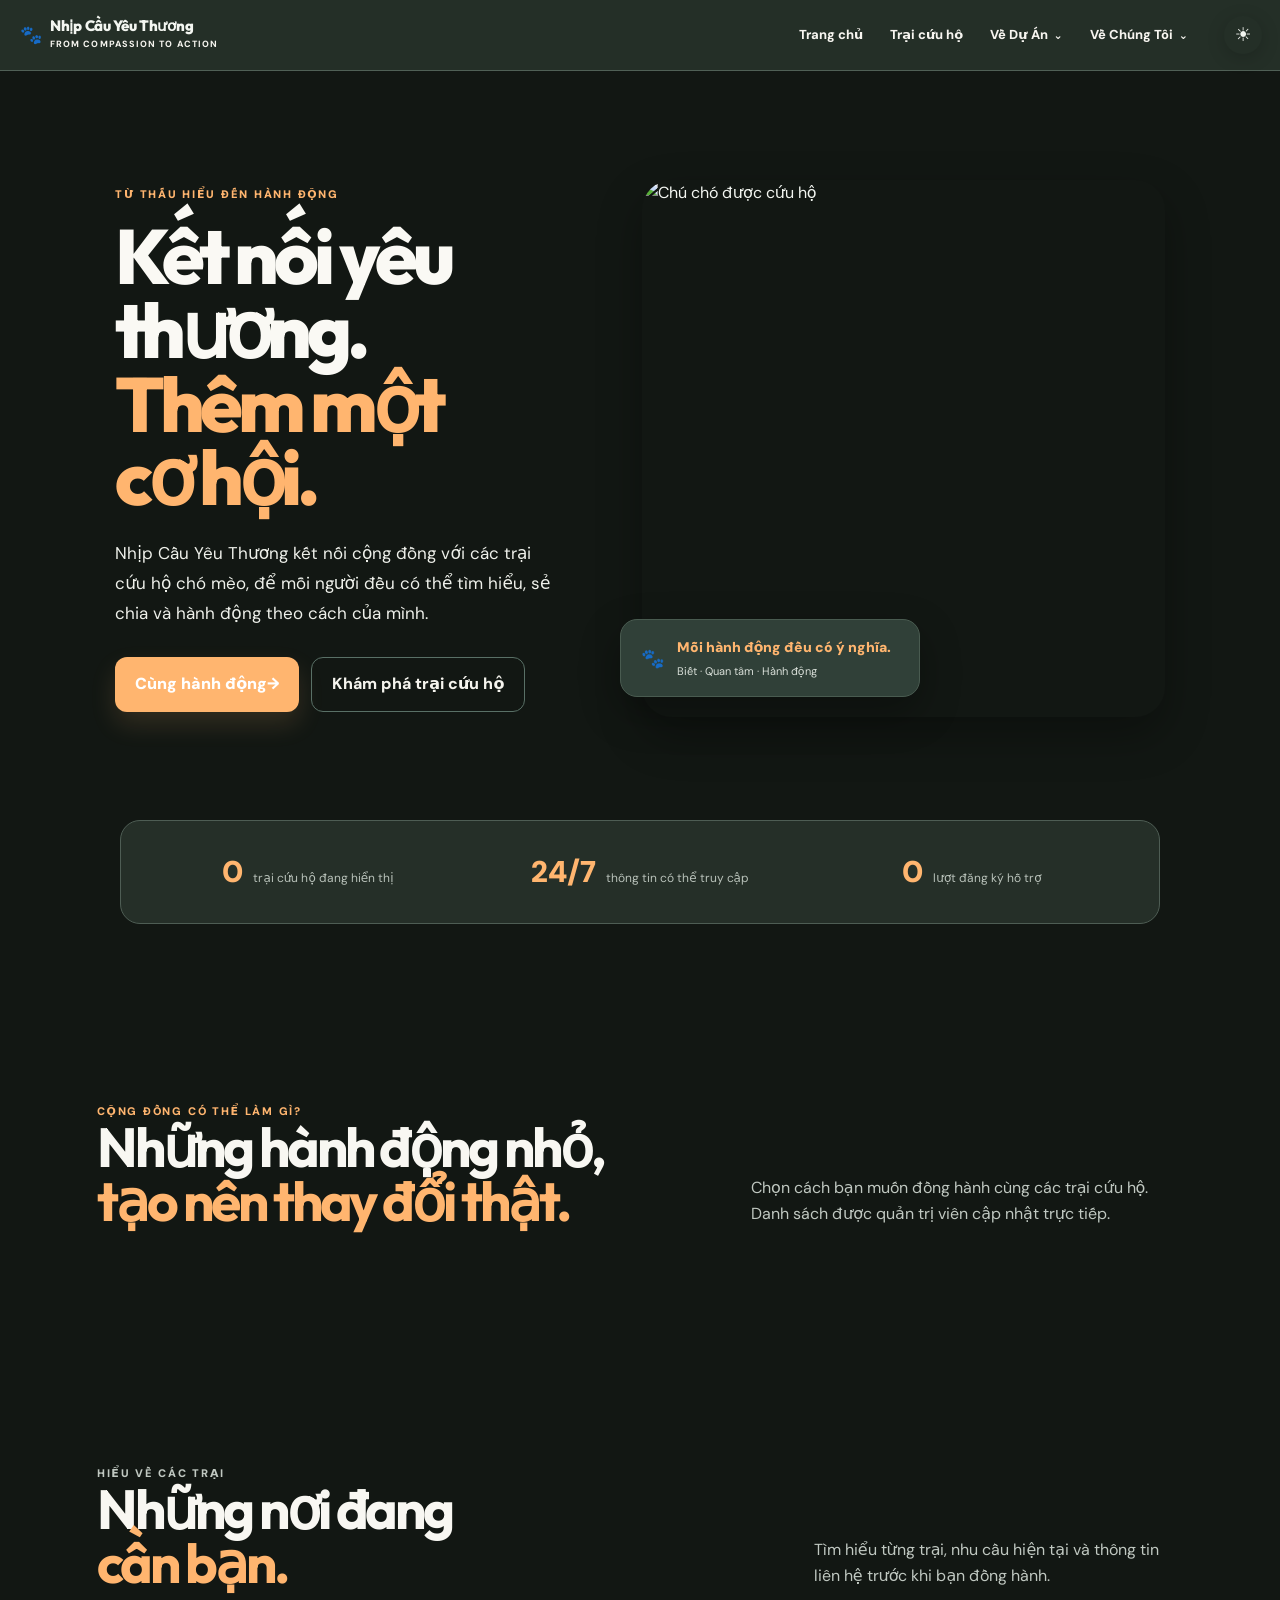
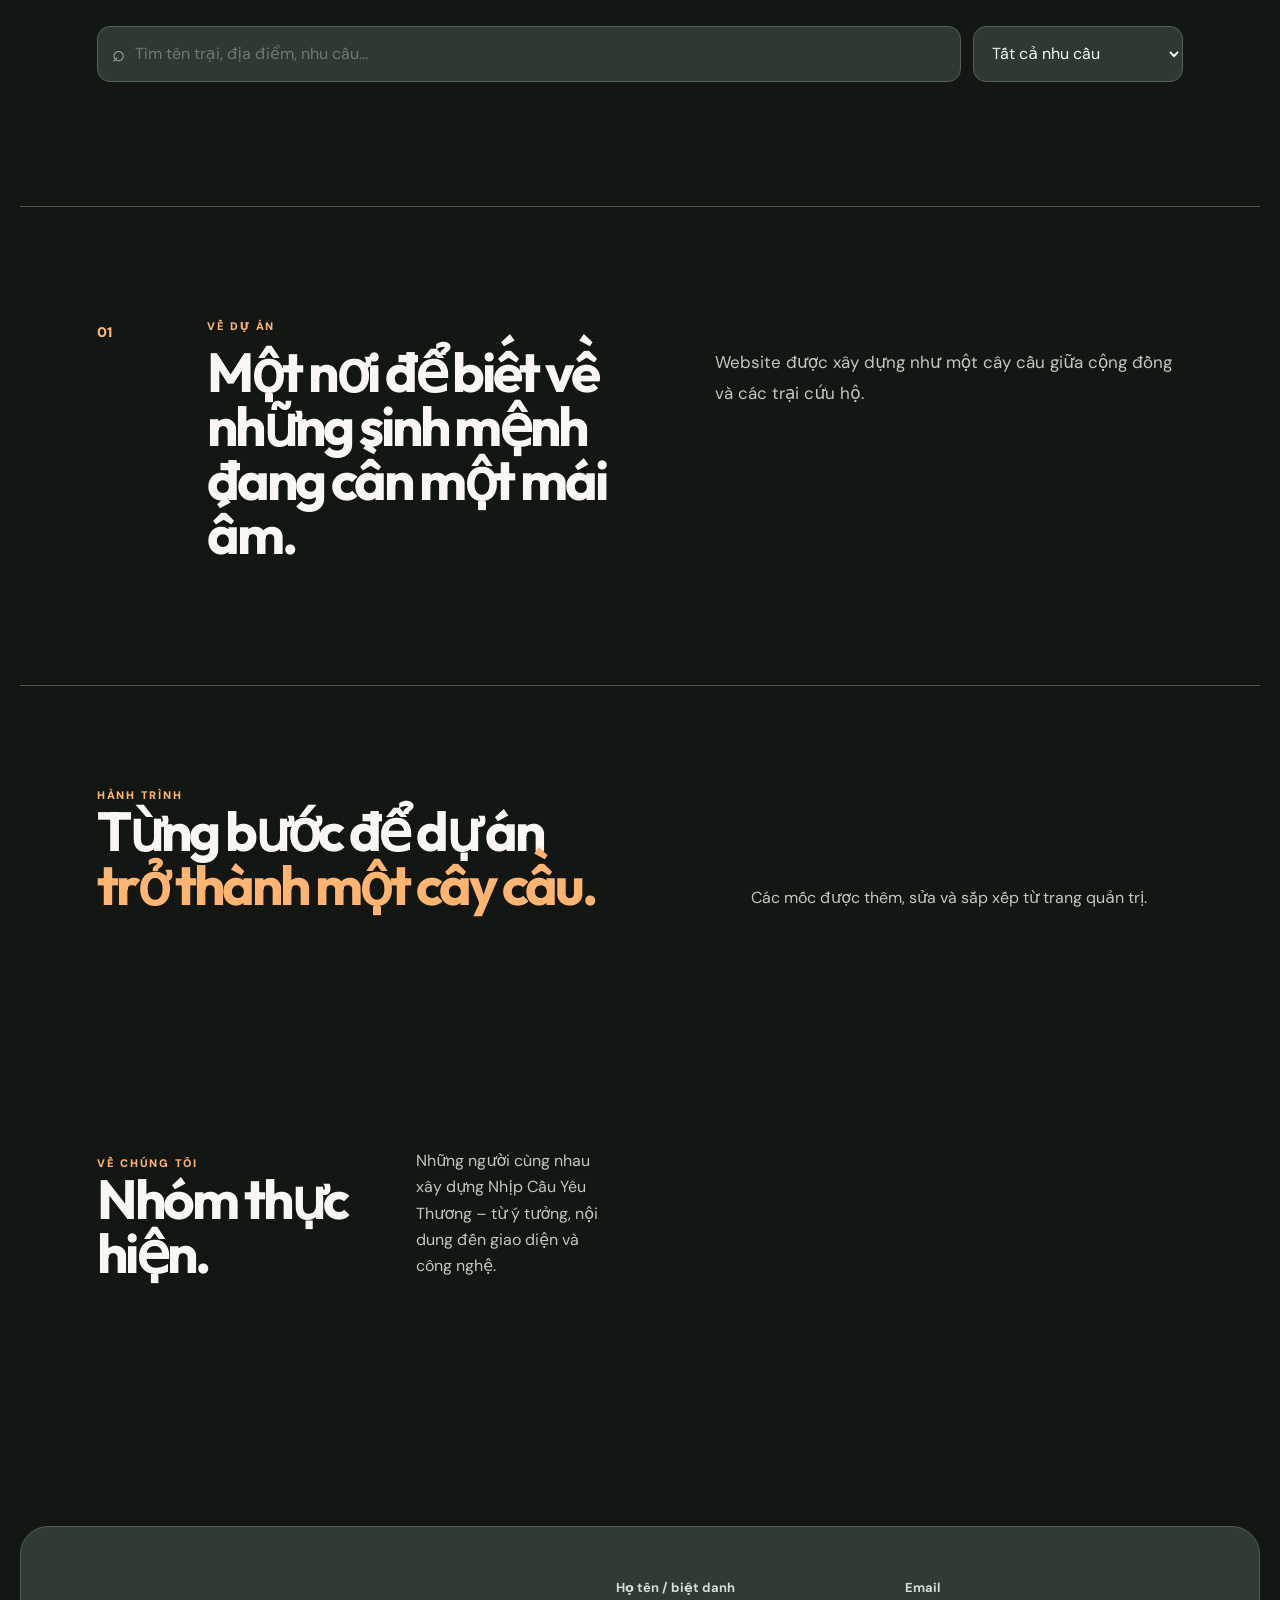
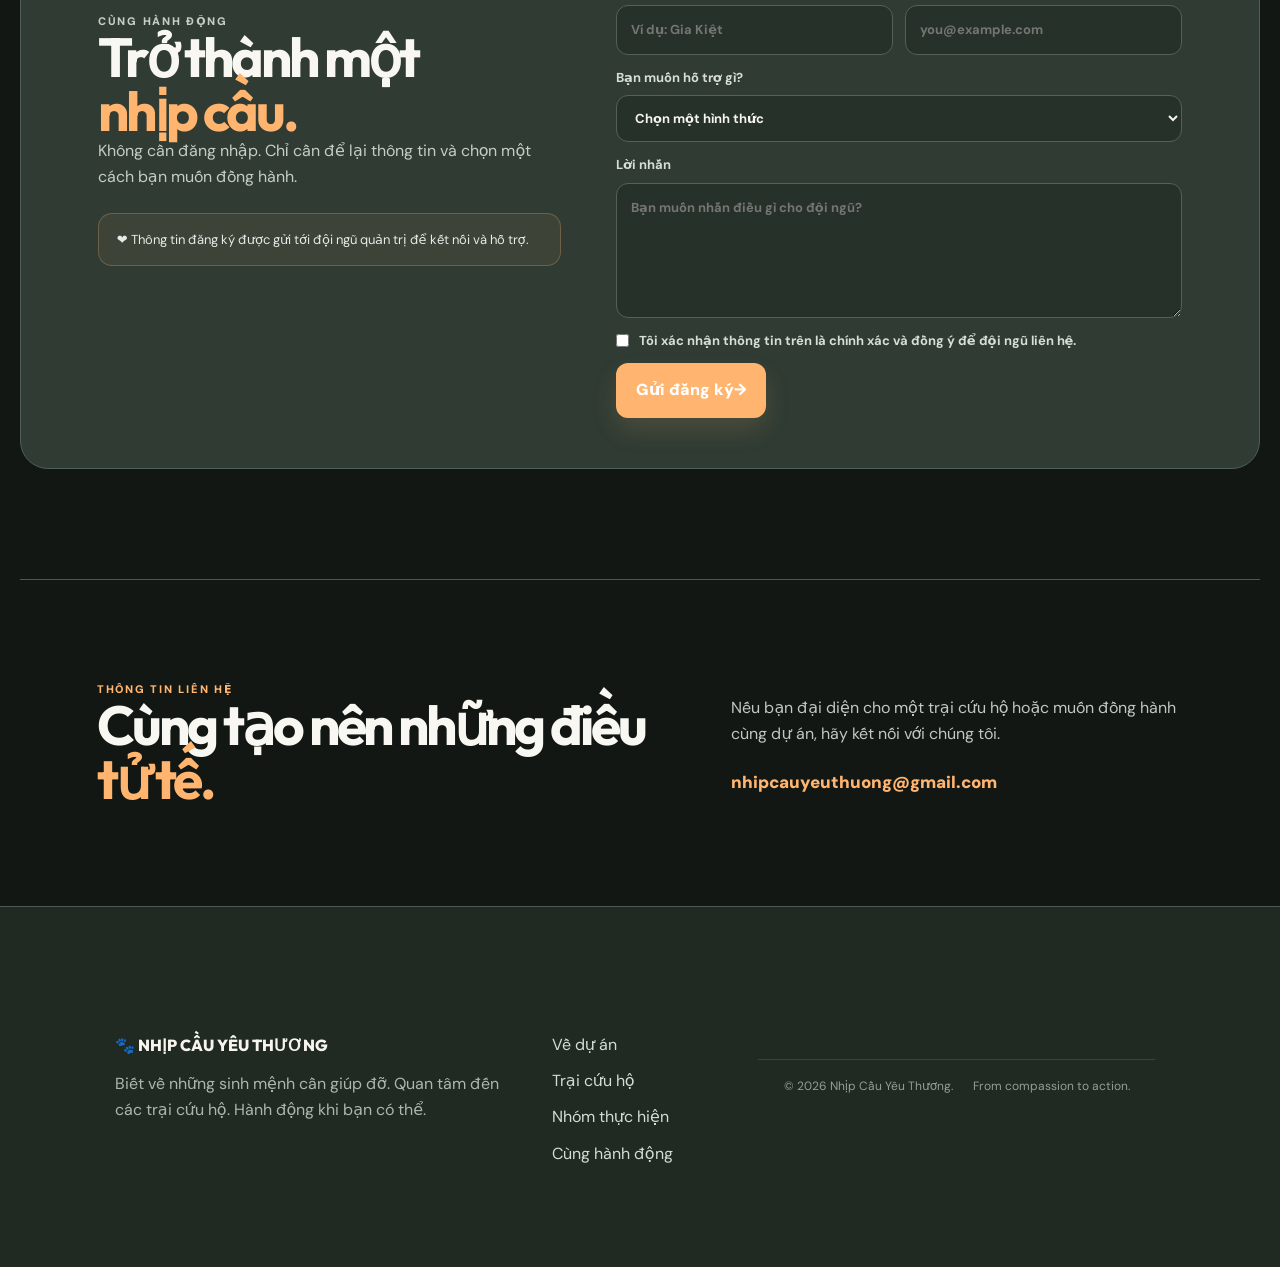
==== commit 425613ae: "Add files via upload" ====
--- a/index.html
+++ b/index.html
@@ -1,270 +1,223 @@
 <!DOCTYPE html>
 <html lang="vi">
 <head>
-<meta charset="UTF-8">
-<meta name="viewport" content="width=device-width, initial-scale=1.0">
-<meta name="description" content="Nhịp Cầu Yêu Thương - kết nối cộng đồng với các trại cứu hộ chó mèo.">
-<title>Nhịp Cầu Yêu Thương</title>
-<link rel="stylesheet" href="style.css">
-<script src="https://cdn.jsdelivr.net/npm/@supabase/supabase-js@2"></script>
+  <meta charset="UTF-8">
+  <meta name="viewport" content="width=device-width, initial-scale=1.0">
+  <title>Nhịp Cầu Yêu Thương</title>
+  <meta name="description" content="Nhịp Cầu Yêu Thương – kết nối cộng đồng với các trại cứu hộ chó mèo.">
+  <link rel="preconnect" href="https://fonts.googleapis.com">
+  <link rel="preconnect" href="https://fonts.gstatic.com" crossorigin>
+  <link href="https://fonts.googleapis.com/css2?family=DM+Sans:wght@400;500;600;700;800&family=Outfit:wght@500;600;700;800&display=swap" rel="stylesheet">
+  <link rel="stylesheet" href="style.css">
+  <script src="https://cdn.jsdelivr.net/npm/@supabase/supabase-js@2"></script>
 </head>
-<body>
-
-<!-- TOP BAR -->
-<div class="topbar">
-  <div class="topbar-inner">
-    <span>🐾 Cùng tạo thêm cơ hội cho những sinh mệnh cần được yêu thương.</span>
-    <span>📧 <span id="topContactEmail">nhipcauyeuthuong@gmail.com</span></span>
-  </div>
-</div>
-
-<!-- HEADER -->
-<header class="header">
-  <a class="logo" href="#home">
-    <span class="logo-mark">🐾</span>
-    <span>NHỊP CẦU YÊU THƯƠNG<small>FROM COMPASSION TO ACTION</small></span>
-  </a>
-
-  <nav id="nav">
-    <a class="active" href="#home">Trang chủ</a>
-    <a href="#project">Về dự án</a>
-    <a href="#shelters">Trại cứu hộ</a>
-    <a href="#activities">Hoạt động</a>
-    <a href="#journey">Hành trình</a>
-    <a href="#team">Nhóm thực hiện</a>
-    <a href="#contact">Liên hệ</a>
-  </nav>
-
-  <div class="header-actions">
-    <button id="themeBtn" aria-label="Đổi giao diện">☾</button>
-    <a class="header-cta" href="#join">Cùng hành động</a>
-    <button id="menuBtn" class="menu-btn" aria-label="Mở menu">☰</button>
-  </div>
-</header>
-
-<main>
-
-<!-- HERO -->
-<section id="home" class="ww-hero">
-  <div class="hero-slider" id="heroSlider">
-    <div class="hero-slide active" data-slide="0">
-      <div class="hero-slide-copy">
+<body class="dark public-home">
+  <header class="header" id="home">
+    <a class="logo" href="#home" aria-label="Nhịp Cầu Yêu Thương">
+      <span class="logo-mark">🐾</span>
+      <span class="logo-copy">
+        <strong>Nhịp Cầu Yêu Thương</strong>
+        <small>FROM COMPASSION TO ACTION</small>
+      </span>
+    </a>
+
+    <nav id="nav" class="nav">
+      <a href="#home">Trang chủ</a>
+      <a href="#shelters">Trại cứu hộ</a>
+      <div class="nav-dropdown">
+        <button class="nav-drop-btn" type="button">Về Dự Án <span>⌄</span></button>
+        <div class="dropdown-menu">
+          <a href="#project">Giới thiệu dự án<small>Sứ mệnh, tầm nhìn và mục tiêu</small></a>
+          <a href="#journey">Hành trình thực hiện<small>Các mốc phát triển của dự án</small></a>
+          <a href="#activities">Hoạt động<small>Những điều cộng đồng có thể làm</small></a>
+        </div>
+      </div>
+      <div class="nav-dropdown">
+        <button class="nav-drop-btn" type="button">Về Chúng Tôi <span>⌄</span></button>
+        <div class="dropdown-menu">
+          <a href="#team">Nhóm thực hiện<small>Những người xây dựng dự án</small></a>
+          <a href="#contact">Thông tin liên hệ<small>Kết nối với Nhịp Cầu Yêu Thương</small></a>
+        </div>
+      </div>
+    </nav>
+
+    <div class="header-actions">
+      <button id="themeBtn" class="theme-pill" type="button" aria-label="Đổi giao diện">☀</button>
+      <a class="header-cta" href="#join">Cùng hành động</a>
+      <button id="menuBtn" class="menu-btn" type="button" aria-label="Mở menu">☰</button>
+    </div>
+  </header>
+
+  <main>
+    <section class="hero hero-reference">
+      <div class="hero-copy">
         <p class="eyebrow">TỪ THẤU HIỂU ĐẾN HÀNH ĐỘNG</p>
-        <h1>Kết nối yêu thương.<br><span>Thêm một cơ hội.</span></h1>
-        <p>Nhịp Cầu Yêu Thương giúp cộng đồng dễ dàng tìm hiểu, kết nối và hỗ trợ các trại cứu hộ chó mèo.</p>
-        <div class="actions">
-          <a class="btn primary" href="#shelters">Khám phá các trại →</a>
-          <a class="btn light-btn" href="#join">Tôi muốn tham gia</a>
-        </div>
-      </div>
-      <div class="hero-slide-art hero-art-one">
-        <div class="hero-circle"></div>
-        <img src="https://images.unsplash.com/photo-1558788353-f76d92427f16?auto=format&fit=crop&w=1200&q=85" alt="Chú chó được cứu hộ">
-        <span class="hero-sticker">LOVE<br>HELPS<br>THEM GROW</span>
-      </div>
-    </div>
-
-    <div class="hero-slide" data-slide="1">
-      <div class="hero-slide-copy">
-        <p class="eyebrow">MỖI NGƯỜI MỘT CÁCH ĐỒNG HÀNH</p>
-        <h1>Biết để hiểu.<br><span>Hiểu để sẻ chia.</span></h1>
-        <p>Từ một lượt chia sẻ, một phần thức ăn hay một giờ tình nguyện, cộng đồng có thể tạo nên những thay đổi rất thật.</p>
-        <div class="actions">
-          <a class="btn primary" href="#activities">Xem cách tham gia →</a>
-          <a class="btn light-btn" href="#project">Về dự án</a>
-        </div>
-      </div>
-      <div class="hero-slide-art hero-art-two">
-        <div class="hero-note-card"><strong>BIẾT · QUAN TÂM · HÀNH ĐỘNG</strong><span>Một nhịp cầu có thể bắt đầu từ một điều rất nhỏ.</span></div>
-        <img src="https://images.unsplash.com/photo-1450778869180-41d0601e046e?auto=format&fit=crop&w=1200&q=85" alt="Chó và mèo được chăm sóc">
-      </div>
-    </div>
-
-    <div class="hero-slide" data-slide="2">
-      <div class="hero-slide-copy">
-        <p class="eyebrow">CÙNG XÂY DỰNG MỘT CỘNG ĐỒNG TỬ TẾ</p>
-        <h1>Một nơi để gặp gỡ.<br><span>Một nơi để hành động.</span></h1>
-        <p>Khám phá những nơi đang cần hỗ trợ và tìm cách đồng hành phù hợp với bạn.</p>
-        <div class="actions">
-          <a class="btn primary" href="#team">Gặp nhóm thực hiện →</a>
-          <a class="btn light-btn" href="#contact">Liên hệ với chúng tôi</a>
-        </div>
-      </div>
-      <div class="hero-slide-art hero-art-three">
-        <img src="https://images.unsplash.com/photo-1583511655857-d19b40a7a54e?auto=format&fit=crop&w=1200&q=85" alt="Thú cưng cần một mái ấm">
-        <span class="hero-sticker hero-sticker-dark">EVERY<br>ACTION<br>MATTERS</span>
-      </div>
-    </div>
-
-    <div class="slider-dots" id="sliderDots" aria-label="Chuyển banner">
-      <button class="active" data-slide-to="0">01</button>
-      <button data-slide-to="1">02</button>
-      <button data-slide-to="2">03</button>
+        <h1>Kết nối yêu<br>thương.<br><em>Thêm một<br>cơ hội.</em></h1>
+        <p class="hero-lead">Nhịp Cầu Yêu Thương kết nối cộng đồng với các trại cứu hộ chó mèo, để mỗi người đều có thể tìm hiểu, sẻ chia và hành động theo cách của mình.</p>
+        <div class="hero-actions">
+          <a class="btn btn-primary" href="#join">Cùng hành động <span>→</span></a>
+          <a class="btn btn-outline" href="#shelters">Khám phá trại cứu hộ</a>
+        </div>
+      </div>
+
+      <div class="hero-visual">
+        <div class="hero-image-wrap">
+          <img class="hero-image" src="https://images.unsplash.com/photo-1552053831-71594a27632d?auto=format&fit=crop&w=1400&q=90" alt="Chú chó được cứu hộ">
+          <div class="hero-badge">
+            <span class="hero-badge-icon">🐾</span>
+            <div>
+              <strong>Mỗi hành động đều có ý nghĩa.</strong>
+              <small>Biết · Quan tâm · Hành động</small>
+            </div>
+          </div>
+        </div>
+      </div>
+    </section>
+
+    <section class="quick-stats">
+      <div><strong id="shelterCount">0</strong><span>trại cứu hộ đang hiển thị</span></div>
+      <div><strong>24/7</strong><span>thông tin có thể truy cập</span></div>
+      <div><strong id="supportCount">0</strong><span>lượt đăng ký hỗ trợ</span></div>
+    </section>
+
+    <section id="activities" class="section reference-section">
+      <div class="section-head split-head">
+        <div>
+          <p class="eyebrow">CỘNG ĐỒNG CÓ THỂ LÀM GÌ?</p>
+          <h2>Những hành động nhỏ,<br><em>tạo nên thay đổi thật.</em></h2>
+        </div>
+        <p>Chọn cách bạn muốn đồng hành cùng các trại cứu hộ. Danh sách được quản trị viên cập nhật trực tiếp.</p>
+      </div>
+      <div id="activityList" class="activity-grid"></div>
+    </section>
+
+    <section id="shelters" class="section shelters-section reference-section">
+      <div class="section-head">
+        <p class="eyebrow">HIỂU VỀ CÁC TRẠI</p>
+        <div class="head-row">
+          <h2>Những nơi đang<br><em>cần bạn.</em></h2>
+          <p>Tìm hiểu từng trại, nhu cầu hiện tại và thông tin liên hệ trước khi bạn đồng hành.</p>
+        </div>
+      </div>
+      <div class="filter-bar">
+        <label class="search-box">
+          <span>⌕</span>
+          <input id="searchInput" type="search" placeholder="Tìm tên trại, địa điểm, nhu cầu...">
+        </label>
+        <select id="categoryFilter" aria-label="Lọc theo nhu cầu">
+          <option value="all">Tất cả nhu cầu</option>
+          <option value="food">Thức ăn</option>
+          <option value="medical">Y tế</option>
+          <option value="volunteer">Tình nguyện</option>
+          <option value="supplies">Vật dụng</option>
+        </select>
+      </div>
+      <div id="shelterCards" class="shelter-grid"></div>
+      <p id="emptyMessage" class="empty hidden">Không tìm thấy trại phù hợp.</p>
+    </section>
+
+    <section id="project" class="story-section project-section">
+      <div class="story-number">01</div>
+      <div class="story-title">
+        <p class="eyebrow">VỀ DỰ ÁN</p>
+        <h2 id="projectTitle">Một nơi để biết về những sinh mệnh đang cần một mái ấm.</h2>
+      </div>
+      <div class="story-content">
+        <div id="projectContent"><p>Website được xây dựng như một cây cầu giữa cộng đồng và các trại cứu hộ.</p></div>
+        <div id="projectTags" class="pill-row"></div>
+      </div>
+    </section>
+
+    <section id="journey" class="section journey-section reference-section">
+      <div class="section-head split-head">
+        <div>
+          <p class="eyebrow">HÀNH TRÌNH</p>
+          <h2>Từng bước để dự án<br><em>trở thành một cây cầu.</em></h2>
+        </div>
+        <p>Các mốc được thêm, sửa và sắp xếp từ trang quản trị.</p>
+      </div>
+      <div id="journeyList" class="journey-grid"></div>
+    </section>
+
+    <section id="team" class="section team-section reference-section">
+      <div class="section-head split-head">
+        <div>
+          <p class="eyebrow">VỀ CHÚNG TÔI</p>
+          <h2>Nhóm thực hiện.</h2>
+        </div>
+        <p>Những người cùng nhau xây dựng Nhịp Cầu Yêu Thương – từ ý tưởng, nội dung đến giao diện và công nghệ.</p>
+      </div>
+      <div id="teamList" class="team-grid"></div>
+    </section>
+
+    <section id="join" class="join-section">
+      <div class="join-art">
+        <p class="eyebrow">CÙNG HÀNH ĐỘNG</p>
+        <h2>Trở thành một<br><em>nhịp cầu.</em></h2>
+        <p>Không cần đăng nhập. Chỉ cần để lại thông tin và chọn một cách bạn muốn đồng hành.</p>
+        <div class="notice">❤️ Thông tin đăng ký được gửi tới đội ngũ quản trị để kết nối và hỗ trợ.</div>
+      </div>
+      <form id="volunteerForm" class="join-form">
+        <div class="form-row">
+          <label>Họ tên / biệt danh<input id="nameInput" required placeholder="Ví dụ: Gia Kiệt"></label>
+          <label>Email<input id="emailInput" type="email" required placeholder="you@example.com"></label>
+        </div>
+        <label>Bạn muốn hỗ trợ gì?
+          <select id="helpInput" required>
+            <option value="">Chọn một hình thức</option>
+            <option>Chăm sóc thú cưng</option>
+            <option>Vận chuyển</option>
+            <option>Đóng góp thức ăn</option>
+            <option>Đóng góp vật dụng</option>
+            <option>Hỗ trợ y tế</option>
+            <option>Chia sẻ thông tin</option>
+            <option>Khác</option>
+          </select>
+        </label>
+        <label>Lời nhắn<textarea id="messageInput" rows="5" placeholder="Bạn muốn nhắn điều gì cho đội ngũ?"></textarea></label>
+        <label class="check"><input id="consentInput" type="checkbox" required><span>Tôi xác nhận thông tin trên là chính xác và đồng ý để đội ngũ liên hệ.</span></label>
+        <div class="form-submit-row">
+          <button class="btn btn-primary" type="submit">Gửi đăng ký <span>→</span></button>
+          <p id="formMessage" class="message"></p>
+        </div>
+      </form>
+    </section>
+
+    <section id="contact" class="contact-section section reference-section">
+      <div>
+        <p class="eyebrow">THÔNG TIN LIÊN HỆ</p>
+        <h2>Cùng tạo nên những điều<br><em>tử tế.</em></h2>
+      </div>
+      <div class="contact-copy">
+        <p>Nếu bạn đại diện cho một trại cứu hộ hoặc muốn đồng hành cùng dự án, hãy kết nối với chúng tôi.</p>
+        <div class="contact-email" id="contactEmailLink">nhipcauyeuthuong@gmail.com</div>
+      </div>
+    </section>
+  </main>
+
+  <div id="detailModal" class="modal hidden" aria-hidden="true">
+    <div class="modal-box">
+      <button id="closeModal" class="close-btn" type="button" aria-label="Đóng">✕</button>
+      <div id="modalContent"></div>
     </div>
   </div>
-</section>
-
-<!-- QUICK STATS -->
-<section class="quick-stats">
-  <div><strong id="shelterCount">0</strong><span>trại cứu hộ đang hiển thị</span></div>
-  <div><strong>24/7</strong><span>thông tin có thể truy cập</span></div>
-  <div><strong id="supportCount">0</strong><span>lượt đăng ký hỗ trợ</span></div>
-  <div><strong>01</strong><span>nhịp cầu kết nối cộng đồng</span></div>
-</section>
-
-<!-- PROJECT INTRO -->
-<section id="project" class="ww-section project-feature">
-  <div class="section-label">VỀ DỰ ÁN</div>
-  <div class="project-feature-grid">
-    <div>
-      <h2 id="projectTitle">Một nơi để biết về những sinh mệnh đang cần một mái ấm.</h2>
-      <p class="lead">Một website nhỏ với mục tiêu rất đơn giản: giúp việc quan tâm đến động vật cứu hộ trở nên dễ tiếp cận hơn.</p>
-      <a class="text-link" href="#shelters">Khám phá trại cứu hộ →</a>
+
+  <footer class="footer">
+    <div class="footer-main">
+      <div>
+        <a class="footer-logo" href="#home">🐾 NHỊP CẦU YÊU THƯƠNG</a>
+        <p>Biết về những sinh mệnh cần giúp đỡ. Quan tâm đến các trại cứu hộ. Hành động khi bạn có thể.</p>
+      </div>
+      <div class="footer-links">
+        <a href="#project">Về dự án</a>
+        <a href="#shelters">Trại cứu hộ</a>
+        <a href="#team">Nhóm thực hiện</a>
+        <a href="#join">Cùng hành động</a>
+      </div>
     </div>
-    <div class="project-copy-card">
-      <div id="projectContent"><p>Website được xây dựng như một cây cầu giữa cộng đồng và các trại cứu hộ.</p></div>
-      <div id="projectTags" class="pill-row"></div>
-    </div>
-  </div>
-</section>
-
-<!-- ACTIVITIES -->
-<section id="activities" class="ww-section activities-section">
-  <div class="section-heading-row">
-    <div>
-      <div class="section-label">CÁCH BẠN CÓ THỂ THAM GIA</div>
-      <h2>Biến sự quan tâm<br><span>thành hành động.</span></h2>
-    </div>
-    <p>Chọn một cách đồng hành phù hợp với bạn. Mỗi hoạt động được cập nhật từ trang quản trị.</p>
-  </div>
-  <div id="activityList" class="activity-grid"></div>
-</section>
-
-<!-- SHELTERS -->
-<section id="shelters" class="ww-section shelters-section">
-  <div class="section-heading-row">
-    <div>
-      <div class="section-label">NHỮNG NƠI ĐANG CẦN BẠN</div>
-      <h2>Các trại cứu hộ.</h2>
-    </div>
-    <p>Tìm theo tên, địa điểm hoặc nhu cầu hiện tại. Bấm vào từng thẻ để xem đầy đủ thông tin liên hệ.</p>
-  </div>
-
-  <div class="filter-bar">
-    <div class="search-wrap"><span>⌕</span><input id="searchInput" type="search" placeholder="Tìm trại, địa điểm, nhu cầu..."></div>
-    <select id="categoryFilter">
-      <option value="all">Tất cả nhu cầu</option>
-      <option value="food">Thức ăn</option>
-      <option value="medical">Y tế</option>
-      <option value="volunteer">Tình nguyện</option>
-      <option value="supplies">Vật dụng</option>
-    </select>
-  </div>
-
-  <div id="shelterCards" class="rescue-grid"></div>
-  <p id="emptyMessage" class="empty hidden">Không tìm thấy trại phù hợp.</p>
-</section>
-
-<!-- JOURNEY / NEWS STYLE -->
-<section id="journey" class="ww-section journey-section">
-  <div class="section-heading-row">
-    <div>
-      <div class="section-label">HÀNH TRÌNH THỰC HIỆN DỰ ÁN</div>
-      <h2>Những cột mốc<br><span>đã đi qua.</span></h2>
-    </div>
-    <p>Các mốc được quản trị viên thêm, sửa hoặc xóa trực tiếp từ hệ thống.</p>
-  </div>
-  <div id="journeyList" class="journey-grid"></div>
-</section>
-
-<!-- TEAM -->
-<section id="team" class="ww-section team-section">
-  <div class="team-heading">
-    <div class="section-label">VỀ CHÚNG TÔI</div>
-    <h2>Nhóm<br><span>thực hiện.</span></h2>
-    <p>Những người đứng sau Nhịp Cầu Yêu Thương và cùng biến ý tưởng thành một sản phẩm có thể sử dụng được.</p>
-  </div>
-  <div id="teamList" class="team-grid"></div>
-</section>
-
-<!-- JOIN -->
-<section id="join" class="join-banner">
-  <div>
-    <div class="section-label light-label">CÙNG HÀNH ĐỘNG</div>
-    <h2>Hãy trở thành<br>một nhịp cầu.</h2>
-  </div>
-  <div class="join-banner-copy">
-    <p>Không cần đăng nhập. Chỉ cần để lại thông tin và chọn cách bạn muốn đồng hành.</p>
-    <a class="btn white-btn" href="#volunteerFormWrap">Đăng ký hỗ trợ →</a>
-  </div>
-</section>
-
-<section id="volunteerFormWrap" class="ww-section volunteer-section">
-  <div class="volunteer-intro">
-    <div class="section-label">ĐĂNG KÝ HỖ TRỢ</div>
-    <h2>Một chút thời gian của bạn cũng có thể tạo nên khác biệt.</h2>
-    <p>Thông tin đăng ký được gửi đến đội ngũ quản trị để kết nối và hỗ trợ.</p>
-  </div>
-  <form id="volunteerForm" class="join-form">
-    <label>Họ tên / biệt danh<input id="nameInput" required placeholder="Ví dụ: Gia Kiệt"></label>
-    <label>Email<input id="emailInput" type="email" required placeholder="you@example.com"></label>
-    <label>Bạn muốn hỗ trợ gì?
-      <select id="helpInput" required>
-        <option value="">Chọn một hình thức</option>
-        <option>Chăm sóc thú cưng</option>
-        <option>Vận chuyển</option>
-        <option>Đóng góp thức ăn</option>
-        <option>Đóng góp vật dụng</option>
-        <option>Hỗ trợ y tế</option>
-        <option>Chia sẻ thông tin</option>
-        <option>Khác</option>
-      </select>
-    </label>
-    <label>Lời nhắn<textarea id="messageInput" rows="4" placeholder="Bạn muốn nhắn điều gì cho đội ngũ?"></textarea></label>
-    <label class="check"><input id="consentInput" type="checkbox" required>Tôi xác nhận thông tin trên là chính xác và đồng ý để đội ngũ liên hệ.</label>
-    <button class="btn primary" type="submit">Gửi đăng ký →</button>
-    <p id="formMessage" class="message"></p>
-  </form>
-</section>
-
-<!-- CONTACT -->
-<section id="contact" class="contact-band">
-  <div>
-    <div class="section-label light-label">THÔNG TIN LIÊN HỆ</div>
-    <h2>Cùng tạo nên<br>những điều tử tế.</h2>
-  </div>
-  <div class="contact-details">
-    <p>Nếu bạn đại diện cho một trại cứu hộ hoặc muốn đồng hành cùng dự án, hãy kết nối với chúng tôi.</p>
-    <strong id="contactEmailLink">nhipcauyeuthuong@gmail.com</strong>
-  </div>
-</section>
-
-</main>
-
-<div id="detailModal" class="modal hidden">
-  <div class="modal-box">
-    <button id="closeModal" class="close-btn">✕</button>
-    <div id="modalContent"></div>
-  </div>
-</div>
-
-<footer>
-  <div class="footer-brand">
-    <h3>🐾 NHỊP CẦU YÊU THƯƠNG</h3>
-    <p>Biết về những sinh mệnh cần giúp đỡ. Quan tâm đến các trại cứu hộ. Hành động khi bạn có thể.</p>
-  </div>
-  <div>
-    <strong>Khám phá</strong>
-    <div class="footer-links"><a href="#project">Về dự án</a><a href="#shelters">Trại cứu hộ</a><a href="#activities">Hoạt động</a></div>
-  </div>
-  <div>
-    <strong>Về chúng tôi</strong>
-    <div class="footer-links"><a href="#journey">Hành trình</a><a href="#team">Nhóm thực hiện</a><a href="#contact">Liên hệ</a></div>
-  </div>
-  <div class="footer-contact"><strong>Liên hệ</strong><p id="footerEmail">nhipcauyeuthuong@gmail.com</p></div>
-  <small>© 2026 Nhịp Cầu Yêu Thương.</small>
-</footer>
-
-<script src="script.js"></script>
+    <div class="footer-bottom"><span>© 2026 Nhịp Cầu Yêu Thương.</span><span>From compassion to action.</span></div>
+  </footer>
+
+  <script src="script.js"></script>
 </body>
 </html>
--- a/style.css
+++ b/style.css
@@ -1,21 +1,1501 @@
+* {
+    box-sizing: border-box;
+    margin: 0;
+    padding: 0;
+}
+
+:root {
+    --bg: #fbfaf6;
+    --surface: #fff;
+    --text: #18221d;
+    --muted: #66716b;
+    --primary: #e9784b;
+    --primary2: #cf5e35;
+    --accent: #6e9b72;
+    --border: #e7e6df;
+    --shadow: 0 18px 45px rgba(35,45,38,.08);
+}
+
+body {
+    font-family: Inter, system-ui, -apple-system, Segoe UI, sans-serif;
+    background: var(--bg);
+    color: var(--text);
+    line-height: 1.65;
+    transition: .25s;
+}
+
+body.dark {
+    --bg: #121713;
+    --surface: #1c231e;
+    --text: #f3f6f1;
+    --muted: #b9c2ba;
+    --border: #344038;
+    --shadow: 0 18px 45px rgba(0,0,0,.3);
+}
+
+a {
+    text-decoration: none;
+    color: inherit;
+}
+
+button,
+input,
+select,
+textarea {
+    font: inherit;
+}
+
+/* =========================
+   HEADER
+========================= */
+
+.header {
+    position: sticky;
+    top: 0;
+    z-index: 40;
+    display: flex;
+    align-items: center;
+    gap: 22px;
+    padding: 15px 5%;
+    background: color-mix(in srgb, var(--surface) 94%, transparent);
+    backdrop-filter: blur(14px);
+    border-bottom: 1px solid var(--border);
+}
+
+.logo {
+    font-weight: 850;
+    color: var(--text);
+    margin-right: auto;
+    white-space: nowrap;
+}
+
+.logo small {
+    display: block;
+    font-size: 9px;
+    letter-spacing: .13em;
+    color: var(--muted);
+    font-weight: 700;
+    margin-left: 27px;
+    text-transform: uppercase;
+}
+
+.header nav {
+    display: flex;
+    align-items: center;
+    gap: 22px;
+}
+
+.header nav > a,
+.nav-drop-btn {
+    font-weight: 650;
+    color: var(--text);
+    font-size: 14px;
+}
+
+.header nav > a:hover,
+.nav-drop-btn:hover {
+    color: var(--primary);
+}
+
+.nav-dropdown {
+    position: relative;
+}
+
+.nav-drop-btn {
+    border: 0;
+    background: transparent;
+    cursor: pointer;
+    padding: 8px 0;
+}
+
+.dropdown-menu {
+    display: none;
+    position: absolute;
+    top: 40px;
+    left: -25px;
+    width: 270px;
+    background: var(--surface);
+    border: 1px solid var(--border);
+    border-radius: 16px;
+    padding: 8px;
+    box-shadow: var(--shadow);
+}
+
+.nav-dropdown:hover .dropdown-menu,
+.nav-dropdown:focus-within .dropdown-menu {
+    display: block;
+}
+
+.dropdown-menu a {
+    display: block;
+    padding: 12px;
+    border-radius: 10px;
+}
+
+.dropdown-menu a:hover {
+    background: color-mix(in srgb, var(--primary) 8%, var(--surface));
+}
+
+.dropdown-menu small {
+    display: block;
+    color: var(--muted);
+    font-weight: 400;
+    font-size: 12px;
+    margin-top: 2px;
+}
+
+.header button#themeBtn {
+    border: 0;
+    background: transparent;
+    color: var(--text);
+    cursor: pointer;
+    font-size: 19px;
+}
+
+.header-cta {
+    padding: 10px 16px;
+    border-radius: 12px;
+    background: var(--text);
+    color: var(--surface);
+    font-weight: 800;
+    font-size: 13px;
+}
+
+.menu-btn {
+    display: none;
+    border: 0;
+    background: transparent;
+    color: var(--text);
+    font-size: 22px;
+}
+
+/* =========================
+   HERO
+========================= */
+
+.story-hero {
+    max-width: 1240px;
+    margin: auto;
+    min-height: 680px;
+    padding: 78px 5% 80px;
+    display: grid;
+    grid-template-columns: .9fr 1.1fr;
+    gap: 70px;
+    align-items: center;
+}
+
+.hero-text {
+    padding-left: 4%;
+}
+
+.hero-text h1 {
+    font-size: clamp(48px, 6.3vw, 82px);
+    line-height: 1.02;
+    letter-spacing: -.045em;
+    margin: 14px 0 22px;
+}
+
+.hero-text h1 span {
+    color: var(--primary);
+}
+
+.description {
+    max-width: 620px;
+    color: var(--muted);
+    font-size: 18px;
+}
+
+.eyebrow {
+    font-size: 11px;
+    font-weight: 850;
+    letter-spacing: .16em;
+    color: var(--primary);
+}
+
+.actions {
+    display: flex;
+    gap: 12px;
+    flex-wrap: wrap;
+    margin-top: 28px;
+}
+
+.btn {
+    display: inline-flex;
+    justify-content: center;
+    align-items: center;
+    border: 0;
+    border-radius: 12px;
+    padding: 12px 19px;
+    cursor: pointer;
+    font-weight: 800;
+}
+
+.primary {
+    background: var(--primary);
+    color: #fff;
+}
+
+.primary:hover {
+    background: var(--primary2);
+}
+
+.secondary {
+    border: 1px solid var(--border);
+    background: var(--surface);
+    color: var(--text);
+}
+
+.hero-image {
+    position: relative;
+}
+
+.hero-image img {
+    width: 100%;
+    height: 590px;
+    object-fit: cover;
+    border-radius: 30px;
+    box-shadow: var(--shadow);
+}
+
+.floating-card {
+    position: absolute;
+    left: -22px;
+    bottom: 28px;
+    background: var(--surface);
+    padding: 15px 19px;
+    border-radius: 15px;
+    box-shadow: var(--shadow);
+}
+
+.floating-card span {
+    display: block;
+    color: var(--muted);
+    font-size: 12px;
+    margin-top: 2px;
+}
+
+/* =========================
+   STATS
+========================= */
+
+.stats {
+    max-width: 1050px;
+    margin: 0 auto 60px;
+    padding: 28px;
+    display: grid;
+    grid-template-columns: repeat(3, 1fr);
+    gap: 15px;
+    background: var(--surface);
+    border: 1px solid var(--border);
+    border-radius: 24px;
+    box-shadow: var(--shadow);
+    text-align: center;
+}
+
+.stats strong {
+    font-size: 32px;
+    color: var(--primary);
+}
+
+.stats p {
+    color: var(--muted);
+    font-size: 13px;
+}
+
+/* =========================
+   SECTIONS
+========================= */
+
+.section,
+.story-section {
+    max-width: 1200px;
+    margin: auto;
+    padding: 90px 6%;
+}
+
+.section-heading {
+    margin-bottom: 30px;
+}
+
+.section-heading h2,
+.story-section h2,
+.contact h2 {
+    font-size: clamp(34px, 4.5vw, 58px);
+    line-height: 1.08;
+    letter-spacing: -.035em;
+    margin: 9px 0 14px;
+}
+
+.section-heading p:last-child,
+.story-section > div > p:not(.eyebrow),
+.contact > p {
+    color: var(--muted);
+}
+
+.split-section {
+    display: grid;
+    grid-template-columns: 1fr 1fr;
+    gap: 90px;
+    align-items: center;
+}
+
+.pill-row {
+    display: flex;
+    gap: 8px;
+    flex-wrap: wrap;
+    margin-top: 25px;
+}
+
+.pill-row span {
+    padding: 7px 12px;
+    border: 1px solid var(--border);
+    border-radius: 999px;
+    color: var(--muted);
+    font-size: 13px;
+}
+
+/* =========================
+   FILTERS
+========================= */
+
+.filters {
+    display: flex;
+    gap: 12px;
+    margin-bottom: 25px;
+}
+
+.filters input,
+.filters select,
+.join-form input,
+.join-form select,
+.join-form textarea {
+    width: 100%;
+    padding: 13px 14px;
+    border: 1px solid var(--border);
+    border-radius: 12px;
+    background: var(--surface);
+    color: var(--text);
+    outline: none;
+}
+
+.filters input {
+    flex: 1;
+}
+
+.filters select {
+    max-width: 240px;
+}
+
+/* =========================
+   CARDS
+========================= */
+
+.cards {
+    display: grid;
+    grid-template-columns: repeat(3, 1fr);
+    gap: 20px;
+}
+
+.card {
+    background: var(--surface);
+    border: 1px solid var(--border);
+    border-radius: 20px;
+    overflow: hidden;
+    box-shadow: var(--shadow);
+}
+
+.card img {
+    width: 100%;
+    height: 220px;
+    object-fit: cover;
+}
+
+.card-body {
+    padding: 20px;
+}
+
+.card-body h3 {
+    font-size: 22px;
+    margin: 7px 0;
+}
+
+.card-body p {
+    color: var(--muted);
+    margin: 6px 0;
+}
+
+.tag {
+    display: inline-block;
+    padding: 5px 9px;
+    border-radius: 999px;
+    background: color-mix(in srgb, var(--primary) 12%, var(--surface));
+    color: var(--primary);
+    font-size: 11px;
+    font-weight: 850;
+}
+
+.card-body a {
+    display: inline-block;
+    color: var(--primary);
+    font-weight: 800;
+    margin-top: 8px;
+}
+
+/* =========================
+   ACTION / STEPS
+========================= */
+
+.action-section {
+    max-width: none;
+    background: var(--surface);
+    border-top: 1px solid var(--border);
+    border-bottom: 1px solid var(--border);
+}
+
+.center {
+    text-align: center;
+    max-width: 800px;
+    margin: auto;
+}
+
+.steps {
+    max-width: 1100px;
+    margin: 45px auto 0;
+    display: grid;
+    grid-template-columns: repeat(3, 1fr);
+    gap: 18px;
+}
+
+.steps article {
+    padding: 25px;
+    border-top: 1px solid var(--border);
+}
+
+.steps span {
+    color: var(--primary);
+    font-weight: 850;
+}
+
+.steps h3 {
+    font-size: 25px;
+    margin: 18px 0 8px;
+}
+
+.steps p {
+    color: var(--muted);
+}
+
+/* =========================
+   JOIN
+========================= */
+
+.join-section {
+    max-width: 1200px;
+    margin: 90px auto;
+    padding: 65px 6%;
+    display: grid;
+    grid-template-columns: .85fr 1.15fr;
+    gap: 70px;
+    background: #eaf1e8;
+    border-radius: 30px;
+}
+
+.dark .join-section {
+    background: #1c2a1f;
+}
+
+.join-copy h2 {
+    font-size: clamp(38px, 5vw, 60px);
+    line-height: 1.05;
+    margin: 10px 0 16px;
+}
+
+.join-copy > p:not(.eyebrow) {
+    color: var(--muted);
+}
+
+.notice {
+    margin-top: 25px;
+    padding: 15px;
+    border: 1px solid var(--border);
+    background: var(--surface);
+    border-radius: 14px;
+    font-size: 13px;
+}
+
+.join-form {
+    display: grid;
+    gap: 14px;
+}
+
+.join-form label {
+    font-weight: 750;
+    font-size: 13px;
+}
+
+.join-form input,
+.join-form select,
+.join-form textarea {
+    display: block;
+    margin-top: 6px;
+}
+
+.join-form .check {
+    display: flex;
+    align-items: flex-start;
+    gap: 9px;
+    font-weight: 500;
+    color: var(--muted);
+}
+
+.join-form .check input {
+    width: auto;
+    margin-top: 4px;
+}
+
+.message {
+    color: var(--primary);
+    font-weight: 750;
+}
+
+/* =========================
+   HÀNH TRÌNH
+   6–8 Ô
+========================= */
+
+.timeline-section {
+    padding-bottom: 60px;
+}
+
+/* Desktop: 3 ô / hàng */
+.timeline {
+    max-width: 1100px;
+    margin: 45px auto 0;
+    display: grid;
+    grid-template-columns: repeat(3, 1fr);
+    gap: 25px;
+}
+
+/* Mỗi ô */
+.timeline > div {
+    border-left: 2px solid var(--border);
+    padding: 5px 20px 20px;
+
+    display: flex;
+    flex-direction: column;
+
+    min-width: 0;
+}
+
+/* Số thứ tự */
+.timeline > div > b {
+    order: 1;
+    color: var(--primary);
+    font-size: 14px;
+}
+
+/* Tiêu đề */
+.timeline > div > h3 {
+    order: 2;
+    font-size: 23px;
+    margin: 12px 0 5px;
+}
+
+/* Mô tả */
+.timeline > div > p {
+    order: 3;
+    color: var(--muted);
+}
+
+/* Ảnh nằm cuối cùng */
+.timeline > div > .content-image {
+    order: 4;
+
+    width: 100%;
+    height: 180px;
+
+    object-fit: cover;
+
+    margin-top: 18px;
+    margin-bottom: 0;
+
+    border-radius: 18px;
+    display: block;
+}
+
+/* =========================
+   TEAM
+========================= */
+
+.team-section {
+    display: grid;
+    grid-template-columns: 1fr 1fr;
+    gap: 70px;
+    align-items: center;
+}
+
+.team-card {
+    display: flex;
+    align-items: center;
+    gap: 18px;
+    padding: 25px;
+    background: var(--surface);
+    border: 1px solid var(--border);
+    border-radius: 22px;
+    box-shadow: var(--shadow);
+}
+
+.team-avatar {
+    width: 62px;
+    height: 62px;
+    border-radius: 50%;
+    display: grid;
+    place-items: center;
+    background: color-mix(in srgb, var(--primary) 15%, var(--surface));
+    font-size: 28px;
+    overflow: hidden;
+    flex-shrink: 0;
+}
+
+.team-avatar img {
+    width: 100%;
+    height: 100%;
+    object-fit: cover;
+    border-radius: 50%;
+    display: block;
+}
+
+.team-card p {
+    color: var(--muted);
+    font-size: 13px;
+}
+
+.team-role {
+    font-weight: 800;
+    color: var(--primary) !important;
+    margin: 3px 0 !important;
+}
+
+.team-grid {
+    display: grid;
+    grid-template-columns: 1fr;
+    gap: 15px;
+}
+
+/* =========================
+   CONTACT
+========================= */
+
+.contact {
+    text-align: center;
+}
+
+.contact .btn {
+    margin-top: 20px;
+}
+
+/* =========================
+   GENERAL
+========================= */
+
+.empty {
+    text-align: center;
+    color: var(--muted);
+    padding: 30px;
+}
+
+.hidden {
+    display: none !important;
+}
+
+/* =========================
+   MODAL
+========================= */
+
+.modal {
+    position: fixed;
+    inset: 0;
+    background: rgba(0,0,0,.58);
+    display: grid;
+    place-items: center;
+    padding: 20px;
+    z-index: 70;
+}
+
+.modal-box {
+    position: relative;
+    width: min(600px, 100%);
+    background: var(--surface);
+    color: var(--text);
+    border-radius: 20px;
+    padding: 30px;
+    box-shadow: var(--shadow);
+}
+
+.close-btn {
+    position: absolute;
+    right: 15px;
+    top: 12px;
+    border: 0;
+    background: transparent;
+    color: var(--text);
+    font-size: 20px;
+    cursor: pointer;
+}
+
+/* =========================
+   FOOTER
+========================= */
+
+footer {
+    display: grid;
+    grid-template-columns: 1.5fr 1fr auto;
+    gap: 35px;
+    align-items: end;
+    padding: 55px 6%;
+    border-top: 1px solid var(--border);
+    color: var(--muted);
+}
+
+footer h3 {
+    color: var(--text);
+    margin-bottom: 6px;
+}
+
+.footer-links {
+    display: flex;
+    gap: 15px;
+    flex-wrap: wrap;
+}
+
+.footer-links a:hover {
+    color: var(--primary);
+}
+
+footer small {
+    white-space: nowrap;
+}
+
+/* =========================
+   ADMIN
+========================= */
+
+.form-grid {
+    display: grid;
+    gap: 12px;
+}
+
+.row {
+    display: flex;
+    gap: 10px;
+    flex-wrap: wrap;
+}
+
+.admin-note {
+    color: var(--muted);
+    margin: 7px 0 15px;
+}
+
+.admin-panel .form-grid input,
+.admin-panel .form-grid select,
+.admin-panel .form-grid textarea {
+    width: 100%;
+    padding: 12px 13px;
+    border: 1px solid var(--border);
+    border-radius: 11px;
+    background: var(--surface);
+    color: var(--text);
+}
+
+.admin-panel .message {
+    margin-top: 8px;
+}
+
+.admin-item small {
+    color: var(--muted);
+}
+
+/* =========================
+   CONTENT IMAGES
+========================= */
+
+.content-image {
+    width: 100%;
+    height: 180px;
+    object-fit: cover;
+    border-radius: 18px;
+    margin-bottom: 18px;
+    display: block;
+}
+
+.project-content-image {
+    max-height: 280px;
+}
+
+.activity-image {
+    height: 150px;
+    margin-bottom: 16px;
+}
+
+.steps article {
+    overflow: hidden;
+}
+
+.steps article .content-image {
+    margin: -25px -25px 18px;
+    width: calc(100% + 50px);
+    border-radius: 0;
+    height: 170px;
+}
+
+/* =========================
+   TABLET
+========================= */
+
+@media (max-width: 900px) {
+
+    .header nav {
+        display: none;
+        position: absolute;
+        top: 68px;
+        left: 0;
+        right: 0;
+        background: var(--surface);
+        padding: 18px 6%;
+        border-bottom: 1px solid var(--border);
+        flex-direction: column;
+        align-items: flex-start;
+    }
+
+    .header nav.open {
+        display: flex;
+    }
+
+    .nav-dropdown {
+        width: 100%;
+    }
+
+    .dropdown-menu {
+        position: static;
+        width: 100%;
+        margin-top: 5px;
+    }
+
+    .header-cta {
+        display: none;
+    }
+
+    .menu-btn {
+        display: block;
+    }
+
+    .story-hero {
+        grid-template-columns: 1fr;
+        padding-top: 55px;
+    }
+
+    .hero-text {
+        padding-left: 0;
+    }
+
+    .hero-image img {
+        height: 420px;
+    }
+
+    .split-section,
+    .team-section,
+    .join-section {
+        grid-template-columns: 1fr;
+        gap: 35px;
+    }
+
+    .cards {
+        grid-template-columns: 1fr 1fr;
+    }
+
+    .steps {
+        grid-template-columns: 1fr;
+    }
+
+    /* Hành trình: 2 ô / hàng */
+    .timeline {
+        grid-template-columns: repeat(2, 1fr);
+    }
+
+    .join-section {
+        margin: 60px 5%;
+        padding: 45px 6%;
+    }
+
+    footer {
+        grid-template-columns: 1fr;
+    }
+}
+
+/* =========================
+   MOBILE
+========================= */
+
+@media (max-width: 600px) {
+
+    .logo small {
+        display: none;
+    }
+
+    .story-hero {
+        padding-top: 40px;
+    }
+
+    .hero-text h1 {
+        font-size: 48px;
+    }
+
+    .hero-image img {
+        height: 320px;
+    }
+
+    .floating-card {
+        left: 15px;
+        bottom: 15px;
+    }
+
+    .cards,
+    .stats {
+        grid-template-columns: 1fr;
+    }
+
+    .filters {
+        flex-direction: column;
+    }
+
+    .filters select {
+        max-width: none;
+    }
+
+    .section,
+    .story-section {
+        padding: 65px 6%;
+    }
+
+    /* Hành trình: 1 ô / hàng */
+    .timeline {
+        grid-template-columns: 1fr;
+    }
+
+    .timeline > div > .content-image {
+        height: 200px;
+    }
+
+    footer {
+        padding: 40px 6%;
+    }
+
+    footer small {
+        white-space: normal;
+    }
+}
+/* ================================
+  
+
 *{box-sizing:border-box;margin:0;padding:0}
-:root{--bg:#f7f0dd;--surface:#fffdf7;--surface2:#efe4c8;--text:#2f2520;--muted:#75685d;--primary:#d85f31;--primary2:#b94721;--accent:#6f8b59;--border:#dfd3b9;--dark:#2f2520;--cream:#f7f0dd;--shadow:0 16px 45px rgba(67,52,33,.09)}
-body{font-family:Inter,system-ui,-apple-system,"Segoe UI",sans-serif;background:var(--bg);color:var(--text);line-height:1.6;transition:.25s;overflow-x:hidden}
-body.dark{--bg:#17120f;--surface:#231b17;--surface2:#30251e;--text:#f8f0e0;--muted:#c8b9aa;--border:#4a3c31;--shadow:0 18px 50px rgba(0,0,0,.28)}
-a{text-decoration:none;color:inherit}button,input,select,textarea{font:inherit}
-.topbar{background:var(--dark);color:#fff7e7;font-size:12px}.topbar-inner{max-width:1280px;margin:auto;padding:8px 5%;display:flex;justify-content:space-between;gap:15px}.header{position:sticky;top:0;z-index:50;display:flex;align-items:center;gap:26px;padding:15px 5%;background:color-mix(in srgb,var(--surface) 95%,transparent);backdrop-filter:blur(14px);border-bottom:1px solid var(--border)}.logo{display:flex;align-items:center;gap:10px;font-weight:900;letter-spacing:.03em;white-space:nowrap;margin-right:auto}.logo-mark{font-size:25px}.logo small{display:block;color:var(--muted);font-size:9px;letter-spacing:.18em;font-weight:700;margin-top:1px}.header nav{display:flex;align-items:center;gap:20px}.header nav a{font-size:13px;font-weight:750}.header nav a:hover,.header nav a.active{color:var(--primary)}.header-actions{display:flex;align-items:center;gap:12px}.header button#themeBtn{border:0;background:transparent;color:var(--text);cursor:pointer;font-size:19px}.header-cta{padding:11px 17px;border-radius:999px;background:var(--primary);color:#fff;font-size:12px;font-weight:850}.header-cta:hover{background:var(--primary2)}.menu-btn{display:none;border:0;background:transparent;color:var(--text);font-size:24px}
-.ww-hero{padding:20px 4% 0}.hero-slider{max-width:1320px;min-height:630px;margin:auto;border-radius:28px;position:relative;overflow:hidden;background:#f3e4bf;border:1px solid var(--border)}.hero-slide{display:none;min-height:630px;grid-template-columns:1fr 1fr;align-items:center;padding:65px 7%;position:relative}.hero-slide.active{display:grid}.hero-slide-copy{max-width:610px;position:relative;z-index:2}.eyebrow,.section-label{font-size:11px;font-weight:900;letter-spacing:.18em;color:var(--primary)}.hero-slide-copy h1{font-size:clamp(52px,7vw,92px);line-height:.93;letter-spacing:-.055em;margin:16px 0 23px}.hero-slide-copy h1 span{color:var(--primary)}.hero-slide-copy p:not(.eyebrow){font-size:17px;color:#6a5b50;max-width:550px}.dark .hero-slide-copy p:not(.eyebrow){color:#6f6259}.actions{display:flex;flex-wrap:wrap;gap:10px;margin-top:28px}.btn{display:inline-flex;justify-content:center;align-items:center;border:0;border-radius:999px;padding:13px 20px;cursor:pointer;font-weight:850}.primary{background:var(--primary);color:#fff}.primary:hover{background:var(--primary2)}.light-btn{border:1px solid rgba(47,37,32,.18);background:rgba(255,255,255,.7);color:var(--text)}.light-btn:hover{background:#fff}.hero-slide-art{position:relative;min-height:500px;display:grid;place-items:center}.hero-slide-art img{width:min(520px,95%);height:520px;object-fit:cover;border-radius:45% 45% 18% 18%;box-shadow:0 25px 60px rgba(79,58,35,.18);position:relative;z-index:2}.hero-circle{position:absolute;width:490px;height:490px;border-radius:50%;background:#e4be58;right:4%;top:8%;opacity:.72}.hero-sticker,.hero-sticker-dark{position:absolute;z-index:3;left:2%;bottom:6%;background:#fff7d8;color:#ad4a28;padding:16px 19px;border-radius:18px;font-size:11px;font-weight:950;line-height:1.1;letter-spacing:.08em;transform:rotate(-6deg);box-shadow:var(--shadow)}.hero-sticker-dark{background:var(--primary);color:#fff}.hero-note-card{position:absolute;z-index:3;left:-2%;top:10%;max-width:250px;background:#fff7d8;padding:17px 20px;border-radius:17px;box-shadow:var(--shadow);transform:rotate(3deg)}.hero-note-card strong{display:block;font-size:12px;color:var(--primary)}.hero-note-card span{display:block;color:#786859;font-size:12px;margin-top:5px}.slider-dots{position:absolute;left:7%;bottom:24px;display:flex;gap:7px;z-index:5}.slider-dots button{border:1px solid rgba(47,37,32,.25);background:rgba(255,255,255,.7);color:#5d4d42;border-radius:999px;padding:7px 11px;font-size:10px;font-weight:900;cursor:pointer}.slider-dots button.active{background:var(--dark);color:#fff}
-.quick-stats{max-width:1080px;margin:24px auto 0;background:var(--surface);border:1px solid var(--border);border-radius:20px;padding:17px 20px;display:grid;grid-template-columns:repeat(4,1fr);box-shadow:var(--shadow)}.quick-stats>div{display:flex;align-items:baseline;justify-content:center;gap:8px;border-right:1px solid var(--border)}.quick-stats>div:last-child{border-right:0}.quick-stats strong{font-size:24px;color:var(--primary)}.quick-stats span{color:var(--muted);font-size:11px}
-.ww-section{max-width:1280px;margin:auto;padding:95px 6%}.section-heading-row{display:grid;grid-template-columns:1fr .7fr;gap:45px;align-items:end;margin-bottom:38px}.section-heading-row h2{font-size:clamp(42px,5.5vw,72px);line-height:.98;letter-spacing:-.05em;margin-top:9px}.section-heading-row h2 span,.team-heading h2 span{color:var(--primary)}.section-heading-row>p{color:var(--muted);max-width:510px;font-size:15px}.project-feature{padding-top:90px}.project-feature-grid{display:grid;grid-template-columns:1.1fr .9fr;gap:70px;align-items:start}.project-feature h2{font-size:clamp(42px,5vw,70px);line-height:.98;letter-spacing:-.05em}.lead{font-size:19px;color:var(--muted);margin-top:24px;max-width:640px}.text-link{display:inline-block;margin-top:24px;color:var(--primary);font-weight:850}.project-copy-card{padding:30px;background:var(--surface);border:1px solid var(--border);border-radius:24px;box-shadow:var(--shadow)}.project-copy-card p{color:var(--muted)}.pill-row{display:flex;gap:7px;flex-wrap:wrap;margin-top:23px}.pill-row span{padding:7px 11px;border:1px solid var(--border);border-radius:999px;color:var(--muted);font-size:12px;background:var(--surface2)}
-.activities-section{padding-top:75px}.activity-grid{display:grid;grid-template-columns:repeat(4,1fr);gap:0;border-top:1px solid var(--border)}.activity-grid article{padding:26px 20px 25px;border-right:1px solid var(--border);min-height:250px}.activity-grid article:last-child{border-right:0}.activity-grid article:nth-child(4n+1){border-left:1px solid var(--border)}.activity-grid article:hover{background:var(--surface)}.activity-grid .content-image{height:145px;margin:-26px -20px 18px;width:calc(100% + 40px);border-radius:0;object-fit:cover}.activity-grid span{font-size:11px;color:var(--primary);font-weight:900}.activity-grid h3{font-size:22px;line-height:1.1;margin:16px 0 7px}.activity-grid p{color:var(--muted);font-size:13px}
-.shelters-section{background:transparent}.filter-bar{display:grid;grid-template-columns:1fr 240px;gap:12px;margin-bottom:25px}.search-wrap{display:flex;align-items:center;gap:9px;background:var(--surface);border:1px solid var(--border);border-radius:999px;padding:0 16px}.search-wrap span{font-size:21px;color:var(--primary)}.search-wrap input,.filter-bar select{width:100%;border:0;outline:0;background:transparent;color:var(--text);padding:13px}.filter-bar select{background:var(--surface);border:1px solid var(--border);border-radius:999px}.rescue-grid{display:grid;grid-template-columns:repeat(3,1fr);gap:20px}.rescue-card{background:var(--surface);border:1px solid var(--border);border-radius:22px;overflow:hidden;box-shadow:var(--shadow);transition:.2s}.rescue-card:hover{transform:translateY(-3px)}.rescue-card>img{width:100%;height:290px;object-fit:cover}.rescue-card .card-body{padding:20px}.tag{display:inline-block;padding:5px 9px;border-radius:999px;background:color-mix(in srgb,var(--primary) 12%,var(--surface));color:var(--primary);font-size:10px;font-weight:900}.rescue-card h3{font-size:25px;margin:9px 0 4px}.rescue-card p{font-size:13px;color:var(--muted);margin:5px 0}.detail-link{display:inline-block;margin-top:8px;color:var(--primary);font-weight:850;font-size:13px}
-.journey-section{border-top:1px solid var(--border)}.journey-grid{display:grid;grid-template-columns:repeat(4,1fr);gap:18px}.journey-grid>div{background:var(--surface);border:1px solid var(--border);border-radius:22px;overflow:hidden;box-shadow:var(--shadow)}.journey-grid .content-image{width:100%;height:170px;object-fit:cover;margin:0}.journey-grid .journey-body{padding:19px}.journey-grid b{font-size:11px;color:var(--primary)}.journey-grid h3{font-size:21px;line-height:1.1;margin:10px 0 7px}.journey-grid p{font-size:13px;color:var(--muted)}
-.team-section{display:grid;grid-template-columns:.75fr 1.25fr;gap:65px;align-items:start}.team-heading{position:sticky;top:115px}.team-heading h2{font-size:clamp(52px,6vw,82px);line-height:.9;letter-spacing:-.055em;margin:10px 0 20px}.team-heading>p{color:var(--muted);max-width:380px}.team-grid{display:grid;grid-template-columns:1fr 1fr;gap:18px}.team-card{position:relative;background:var(--surface);border:1px solid var(--border);border-radius:24px;overflow:hidden;box-shadow:var(--shadow)}.team-photo{aspect-ratio:1/1.05;background:var(--surface2);overflow:hidden}.team-photo img{width:100%;height:100%;object-fit:cover;display:block}.team-no{position:absolute;left:15px;top:15px;background:var(--dark);color:#fff;padding:7px 10px;border-radius:999px;font-size:10px;font-weight:900;letter-spacing:.08em}.team-info{padding:18px}.team-info strong{display:block;font-size:22px;line-height:1.1}.team-role{font-weight:850;color:var(--primary)!important;margin:5px 0!important;font-size:12px!important}.team-info p:last-child{color:var(--muted);font-size:12px}
-.join-banner,.contact-band{max-width:1280px;margin:0 auto 95px;background:var(--dark);color:#fff6e8;border-radius:28px;padding:65px 6%;display:grid;grid-template-columns:1fr .8fr;gap:50px;align-items:end}.light-label{color:#f2bd6d}.join-banner h2,.contact-band h2{font-size:clamp(46px,6vw,78px);line-height:.92;letter-spacing:-.05em;margin-top:9px}.join-banner-copy p,.contact-details p{color:#d5c5b6;max-width:470px}.white-btn{background:#fff;color:var(--dark);margin-top:24px}.white-btn:hover{background:#f0dfc3}.volunteer-section{display:grid;grid-template-columns:.9fr 1.1fr;gap:80px}.volunteer-intro h2{font-size:clamp(38px,5vw,65px);line-height:.98;letter-spacing:-.05em;margin:9px 0 18px}.volunteer-intro p{color:var(--muted);max-width:470px}.join-form{display:grid;gap:14px}.join-form label{font-size:12px;font-weight:800}.join-form input,.join-form select,.join-form textarea{display:block;margin-top:6px;width:100%;padding:13px 14px;border:1px solid var(--border);border-radius:14px;background:var(--surface);color:var(--text);outline:0}.join-form .check{display:flex;align-items:flex-start;gap:9px;color:var(--muted);font-weight:500}.join-form .check input{width:auto;margin-top:3px}.message{color:var(--primary);font-weight:800}
-.contact-band{margin-top:10px;background:var(--primary)}.contact-band .light-label{color:#ffe1a9}.contact-details p{color:#ffe7cf}.contact-details strong{display:block;font-size:23px;margin-top:15px;color:#fff}
-.empty{text-align:center;color:var(--muted);padding:30px}.hidden{display:none!important}.modal{position:fixed;inset:0;background:rgba(25,18,13,.65);display:grid;place-items:center;padding:20px;z-index:80}.modal-box{position:relative;width:min(660px,100%);max-height:90vh;overflow:auto;background:var(--surface);color:var(--text);border-radius:24px;padding:32px;box-shadow:var(--shadow)}.close-btn{position:absolute;right:14px;top:11px;border:0;background:transparent;color:var(--text);font-size:20px;cursor:pointer}.modal-box h3{font-size:30px;line-height:1.05;margin:8px 0 12px}.modal-box p{color:var(--muted);margin:7px 0}
-footer{display:grid;grid-template-columns:1.5fr .8fr .8fr .8fr;gap:30px;padding:65px 6%;border-top:1px solid var(--border);background:var(--surface)}footer h3{font-size:15px;margin-bottom:8px}footer p,footer a{color:var(--muted);font-size:12px}.footer-brand p{max-width:390px}.footer-links{display:flex;flex-direction:column;gap:7px;margin-top:9px}.footer-links a:hover{color:var(--primary)}.footer-contact strong{font-size:13px}footer small{grid-column:1/-1;color:var(--muted);padding-top:20px;border-top:1px solid var(--border);font-size:11px}
-/* Admin compatibility */
-.form-grid{display:grid;gap:12px}.row{display:flex;gap:10px;flex-wrap:wrap}.admin-note{color:var(--muted);margin:7px 0 15px}.admin-panel{background:var(--surface);border:1px solid var(--border);border-radius:18px;padding:24px;box-shadow:var(--shadow)}.admin-panel .form-grid input,.admin-panel .form-grid select,.admin-panel .form-grid textarea{width:100%;padding:12px 13px;border:1px solid var(--border);border-radius:11px;background:var(--surface);color:var(--text)}.admin-item{display:flex;justify-content:space-between;gap:15px;align-items:center;padding:14px 0;border-bottom:1px solid var(--border)}.admin-item:last-child{border-bottom:0}.admin-actions{display:flex;gap:8px}.small-btn{border:1px solid var(--border);background:var(--surface);color:var(--text);padding:7px 11px;border-radius:9px;cursor:pointer}.small-btn.danger{color:#c0392b}.settings-row{display:flex;gap:10px}.settings-row input{flex:1}.back-link{display:inline-block;margin-top:20px;color:var(--primary);font-weight:700}.content-image{width:100%;height:180px;object-fit:cover;border-radius:18px;margin-bottom:18px;display:block}.project-content-image{max-height:280px}.activity-image{height:150px;margin-bottom:16px}.timeline-section{padding-bottom:60px}.timeline{max-width:1100px;margin:45px auto 0;display:grid;grid-template-columns:repeat(3,1fr);gap:25px}.timeline>div{border-left:2px solid var(--border);padding:5px 20px 20px;display:flex;flex-direction:column;min-width:0}.timeline>div>b{color:var(--primary);font-size:14px}.timeline>div>h3{font-size:23px;margin:12px 0 5px}.timeline>div>p{color:var(--muted)}.timeline>div>.content-image{height:180px;margin-top:18px;margin-bottom:0}.project-copy-card .content-image{max-height:260px}
-@media(max-width:1000px){.header nav{gap:13px}.header nav a{font-size:12px}.hero-slide{grid-template-columns:1fr;gap:20px;padding-top:55px}.hero-slide-art{display:none}.hero-slider,.hero-slide{min-height:620px}.quick-stats{grid-template-columns:repeat(2,1fr)}.quick-stats>div:nth-child(2){border-right:0}.quick-stats>div{padding:8px}.activity-grid{grid-template-columns:1fr 1fr}.activity-grid article:nth-child(2n){border-right:0}.activity-grid article:nth-child(2n+1){border-left:1px solid var(--border)}.rescue-grid{grid-template-columns:1fr 1fr}.journey-grid{grid-template-columns:1fr 1fr}.team-section,.volunteer-section,.project-feature-grid{grid-template-columns:1fr;gap:35px}.team-heading{position:static}.join-banner,.contact-band{grid-template-columns:1fr}.join-banner-copy{align-self:start}.team-grid{grid-template-columns:1fr 1fr}.section-heading-row{grid-template-columns:1fr}.footer-brand{grid-column:1/-1}}
-@media(max-width:700px){.topbar-inner{padding:7px 5%;display:block;text-align:center}.topbar-inner span+span{display:block;margin-top:2px}.header{padding:13px 5%;gap:12px}.header nav{display:none;position:absolute;top:100%;left:0;right:0;background:var(--surface);padding:16px 5%;border-bottom:1px solid var(--border);flex-direction:column;align-items:flex-start}.header nav.open{display:flex}.header-cta{display:none}.menu-btn{display:block}.logo{font-size:13px}.logo small{display:none}.ww-hero{padding:10px 3% 0}.hero-slider{min-height:610px;border-radius:22px}.hero-slide{min-height:610px;padding:48px 8% 75px}.hero-slide-copy h1{font-size:54px}.hero-slide-copy p:not(.eyebrow){font-size:15px}.quick-stats{margin:15px 4%;grid-template-columns:1fr 1fr;border-radius:16px;padding:10px}.quick-stats>div{display:block;text-align:center;border-right:0;border-bottom:1px solid var(--border)}.quick-stats>div:nth-child(3),.quick-stats>div:nth-child(4){border-bottom:0}.quick-stats strong{display:block}.ww-section{padding:70px 6%}.project-feature h2,.section-heading-row h2{font-size:44px}.activity-grid,.rescue-grid,.journey-grid,.team-grid{grid-template-columns:1fr}.activity-grid article{border-right:0!important;border-left:1px solid var(--border)!important}.filter-bar{grid-template-columns:1fr}.join-banner,.contact-band{border-radius:20px;margin:0 4% 70px;padding:48px 7%}.volunteer-section{padding-top:30px}.join-banner h2,.contact-band h2{font-size:51px}.modal-box{padding:28px 22px}footer{grid-template-columns:1fr 1fr;padding:45px 7%}.footer-brand{grid-column:1/-1}footer small{grid-column:1/-1;white-space:normal}.team-card{display:grid}.team-photo{aspect-ratio:1/.85}.slider-dots{left:8%;bottom:18px}}
+:root{
+  --bg:#f7f4ee;
+  --surface:#fffdf9;
+  --surface-2:#efe9de;
+  --text:#18211b;
+  --muted:#6f756f;
+  --primary:#e8794d;
+  --primary-dark:#c85e35;
+  --accent:#738e70;
+  --line:#ded9cf;
+  --dark:#18211b;
+  --shadow:0 22px 60px rgba(42,44,34,.10);
+  --radius:26px;
+}
+html{scroll-behavior:smooth}
+body{font-family:Inter,ui-sans-serif,system-ui,-apple-system,BlinkMacSystemFont,"Segoe UI",sans-serif;background:var(--bg);color:var(--text);line-height:1.6}
+body.dark{--bg:#101511;--surface:#171d18;--surface-2:#202820;--text:#f1f4ef;--muted:#b7beb7;--line:#334038;--dark:#f1f4ef;--shadow:0 22px 60px rgba(0,0,0,.32)}
+a{color:inherit;text-decoration:none}
+img{display:block;max-width:100%}
+button,input,select,textarea{font:inherit}
+.hidden{display:none!important}
+
+.header{position:sticky;top:0;z-index:50;height:78px;padding:0 5%;display:flex;align-items:center;gap:28px;background:rgba(247,244,238,.90);backdrop-filter:blur(18px);border-bottom:1px solid var(--line)}
+body.dark .header{background:rgba(16,21,17,.90)}
+.logo{display:flex;align-items:center;gap:11px;margin-right:auto}
+.logo-mark{width:38px;height:38px;display:grid;place-items:center;border-radius:12px;background:var(--dark);color:var(--surface);font-size:20px}
+.logo strong{display:block;font-size:14px;letter-spacing:.035em}
+.logo small{display:block;color:var(--muted);font-size:9px;font-weight:700;letter-spacing:.16em;text-transform:uppercase}
+.nav{display:flex;align-items:center;gap:22px;font-size:13px;font-weight:700}
+.nav a{position:relative;padding:28px 0}
+.nav a::after{content:"";position:absolute;left:0;right:100%;bottom:21px;height:2px;background:var(--primary);transition:.2s}
+.nav a:hover::after{right:0}
+.header-actions{display:flex;align-items:center;gap:10px}
+.icon-btn,.menu-btn{border:0;background:transparent;color:var(--text);cursor:pointer}
+.icon-btn{font-size:20px;padding:8px}
+.menu-btn{display:none;font-size:24px}
+.header-cta{background:var(--dark);color:var(--surface);padding:11px 17px;border-radius:999px;font-size:12px;font-weight:800}
+
+.hero{max-width:1400px;margin:auto;min-height:770px;padding:70px 5% 82px;display:grid;grid-template-columns:.88fr 1.12fr;gap:70px;align-items:center}
+.hero-copy{padding-left:2%}
+.eyebrow{font-size:10px;font-weight:900;letter-spacing:.18em;color:var(--primary);text-transform:uppercase}
+.hero h1{font-size:clamp(52px,6.2vw,92px);line-height:.98;letter-spacing:-.055em;margin:18px 0 24px}
+em{font-family:Georgia,serif;font-weight:500;color:var(--primary)}
+.hero-lead{max-width:600px;color:var(--muted);font-size:17px}
+.hero-actions{display:flex;align-items:center;gap:22px;flex-wrap:wrap;margin-top:30px}
+.btn{display:inline-flex;align-items:center;justify-content:center;gap:10px;border:0;cursor:pointer;font-weight:850;border-radius:999px;padding:13px 19px}
+.btn-primary{background:var(--primary);color:#fff}
+.btn-primary:hover{background:var(--primary-dark)}
+.text-link{font-weight:800;font-size:13px}
+.text-link span{color:var(--primary)}
+.hero-mini-stats{display:grid;grid-template-columns:repeat(3,1fr);gap:17px;max-width:600px;margin-top:48px;padding-top:23px;border-top:1px solid var(--line)}
+.hero-mini-stats strong{display:block;font-size:27px;line-height:1;color:var(--primary)}
+.hero-mini-stats span{display:block;margin-top:7px;color:var(--muted);font-size:11px}
+.hero-visual{position:relative}
+.hero-image-wrap{position:relative}
+.hero-image{width:100%;height:640px;object-fit:cover;border-radius:38px;box-shadow:var(--shadow)}
+.hero-badge{position:absolute;left:-34px;bottom:30px;display:flex;align-items:center;gap:11px;max-width:320px;padding:15px 18px;border-radius:18px;background:var(--surface);box-shadow:var(--shadow)}
+.hero-badge>span{font-size:23px}.hero-badge strong{display:block;font-size:13px}.hero-badge small{display:block;color:var(--muted);font-size:10px;margin-top:2px}
+
+.marquee{overflow:hidden;padding:14px 0;background:var(--dark);color:var(--surface);white-space:nowrap;font-size:13px;font-weight:850;letter-spacing:.09em}
+.marquee div{word-spacing:18px;text-align:center}.marquee span{color:var(--primary)}
+
+.section{max-width:1240px;margin:auto;padding:110px 5%}
+.section-soft{max-width:none;background:var(--surface-2);padding-left:calc((100vw - 1240px)/2 + 5%);padding-right:calc((100vw - 1240px)/2 + 5%)}
+.section-head{margin-bottom:42px}.split-head{display:grid;grid-template-columns:1fr .58fr;gap:70px;align-items:end}.section-head h2{font-size:clamp(38px,4.4vw,66px);line-height:1.04;letter-spacing:-.045em;margin-top:11px}.section-head>p,.head-row>p{color:var(--muted);font-size:15px}.head-row{display:grid;grid-template-columns:1fr .55fr;gap:70px;align-items:end}
+
+.activity-grid{display:grid;grid-template-columns:repeat(4,1fr);gap:15px}.activity-card{background:var(--surface);border:1px solid var(--line);border-radius:23px;padding:0;overflow:hidden;min-height:295px;transition:transform .2s,box-shadow .2s}.activity-card:hover{transform:translateY(-5px);box-shadow:var(--shadow)}
+.activity-card .card-image{width:100%;height:155px;object-fit:cover}.activity-card .card-copy{padding:19px}.activity-card .num{font-size:11px;color:var(--primary);font-weight:900;letter-spacing:.1em}.activity-card h3{font-size:20px;line-height:1.1;margin:8px 0}.activity-card p{color:var(--muted);font-size:12px}
+
+.filter-bar{display:flex;gap:12px;margin-bottom:27px}.search-box{display:flex;align-items:center;gap:9px;flex:1;border:1px solid var(--line);background:var(--surface);border-radius:999px;padding:0 16px}.search-box span{font-size:22px;color:var(--muted)}.search-box input{width:100%;border:0;outline:0;padding:13px 0;background:transparent;color:var(--text)}.filter-bar select{min-width:220px;border:1px solid var(--line);border-radius:999px;background:var(--surface);color:var(--text);padding:0 16px;outline:0}
+.shelter-grid{display:grid;grid-template-columns:repeat(3,1fr);gap:18px}.shelter-card{overflow:hidden;border-radius:23px;background:var(--surface);border:1px solid var(--line);box-shadow:0 8px 25px rgba(35,40,34,.035)}.shelter-card img{width:100%;height:240px;object-fit:cover}.shelter-body{padding:20px}.tag{display:inline-flex;border:1px solid var(--line);border-radius:999px;padding:5px 9px;font-size:9px;letter-spacing:.08em;font-weight:900;color:var(--primary);text-transform:uppercase}.shelter-body h3{font-size:22px;line-height:1.08;margin:12px 0 7px}.shelter-location,.shelter-desc{font-size:12px;color:var(--muted)}.detail-link{display:inline-block;margin-top:15px;font-size:12px;font-weight:850}.detail-link:hover{color:var(--primary)}
+
+.project-section{max-width:1240px;margin:auto;padding:120px 5%;display:grid;grid-template-columns:80px .92fr 1fr;gap:50px;align-items:start}.story-number{font-size:11px;font-weight:900;color:var(--primary);padding-top:8px}.story-title h2{font-size:clamp(39px,4.4vw,66px);line-height:1.03;letter-spacing:-.05em;margin-top:11px}.story-content{padding-top:45px}.story-content p{color:var(--muted);font-size:15px}.content-image{width:100%;max-height:290px;object-fit:cover;border-radius:24px;margin-bottom:20px}.pill-row{display:flex;gap:8px;flex-wrap:wrap;margin-top:22px}.pill-row span{padding:7px 11px;border:1px solid var(--line);border-radius:999px;color:var(--muted);font-size:11px}
+
+.values-grid{display:grid;grid-template-columns:repeat(3,1fr);gap:15px}.value-card{background:var(--surface);border:1px solid var(--line);border-radius:23px;padding:30px;min-height:240px}.value-card span{font-size:11px;color:var(--primary);font-weight:900}.value-card h3{font-size:32px;margin:42px 0 8px}.value-card p{color:var(--muted);font-size:13px}
+
+.journey-grid{display:grid;grid-template-columns:repeat(3,1fr);gap:15px}.journey-card{position:relative;background:var(--surface);border:1px solid var(--line);border-radius:23px;padding:24px;overflow:hidden}.journey-card .journey-num{font-size:11px;font-weight:900;color:var(--primary)}.journey-card h3{font-size:22px;line-height:1.1;margin:10px 0}.journey-card p{color:var(--muted);font-size:12px}.journey-card img{width:calc(100% + 48px);height:170px;object-fit:cover;margin:-24px -24px 20px}
+
+.team-section{display:grid;grid-template-columns:.55fr 1fr;gap:75px;align-items:start}.team-intro h2{font-size:clamp(42px,4.6vw,66px);line-height:1;letter-spacing:-.05em;margin:12px 0 14px}.team-intro>p:last-child{color:var(--muted);font-size:14px}.team-grid{display:grid;grid-template-columns:repeat(2,1fr);gap:15px}.team-card{position:relative;border:1px solid var(--line);background:var(--surface);border-radius:24px;overflow:hidden}.team-card-top{height:265px;background:var(--surface-2);position:relative}.team-avatar{width:100%;height:100%;display:flex;align-items:flex-end;justify-content:center;font-size:86px;overflow:hidden}.team-avatar img{width:100%;height:100%;object-fit:cover}.team-index{position:absolute;top:13px;left:13px;z-index:1;width:42px;height:42px;border-radius:50%;display:grid;place-items:center;background:var(--surface);font-size:11px;font-weight:900;box-shadow:0 7px 20px rgba(0,0,0,.08)}.team-info{padding:18px 19px 21px}.team-info strong{font-size:19px}.team-role{font-size:11px;color:var(--primary);font-weight:900;margin:3px 0 9px}.team-info p:last-child{font-size:12px;color:var(--muted)}
+
+.join-section{background:var(--dark);color:var(--surface);padding:85px max(5%,calc((100vw - 1240px)/2 + 5%));display:grid;grid-template-columns:.9fr 1.1fr;gap:70px}.join-art h2{font-size:clamp(45px,5vw,72px);line-height:.98;letter-spacing:-.05em;margin:12px 0 18px}.join-art>p:not(.eyebrow){color:rgba(255,255,255,.7);max-width:480px;font-size:14px}.notice{margin-top:25px;padding:15px 17px;border:1px solid rgba(255,255,255,.14);border-radius:16px;font-size:12px;color:rgba(255,255,255,.82)}.join-form{display:grid;gap:14px}.join-form label{display:grid;gap:7px;color:rgba(255,255,255,.82);font-size:11px;font-weight:700}.form-row{display:grid;grid-template-columns:1fr 1fr;gap:14px}.join-form input,.join-form select,.join-form textarea{width:100%;border:1px solid rgba(255,255,255,.16);background:rgba(255,255,255,.06);color:#fff;padding:13px 14px;border-radius:14px;outline:0}.join-form select option{color:#111}.join-form textarea{resize:vertical}.check{display:flex!important;grid-template-columns:none!important;grid-template-columns:auto 1fr!important;align-items:start;gap:9px!important;font-weight:500!important}.check input{width:auto;margin-top:3px}.form-submit-row{display:flex;gap:14px;align-items:center;flex-wrap:wrap}.message{font-size:11px;color:rgba(255,255,255,.8)}
+
+.contact-section{display:grid;grid-template-columns:1fr .78fr;gap:70px;align-items:end}.contact-section h2{font-size:clamp(42px,4.8vw,70px);line-height:.98;letter-spacing:-.05em;margin-top:12px}.contact-copy p{color:var(--muted);font-size:14px;max-width:420px}.contact-email{display:inline-block;margin-top:24px;font-size:20px;font-weight:850}
+
+.footer{background:#0f140f;color:#eff4ef;padding:62px 5% 25px}.footer-main{max-width:1240px;margin:auto;display:grid;grid-template-columns:1fr .6fr;gap:80px}.footer-logo{font-weight:900;letter-spacing:.03em}.footer-main p{max-width:440px;color:rgba(239,244,239,.62);font-size:12px;margin-top:12px}.footer-links{display:grid;grid-template-columns:1fr 1fr;gap:9px;font-size:12px}.footer-links a:hover{color:var(--primary)}.footer-bottom{max-width:1240px;margin:45px auto 0;padding-top:18px;border-top:1px solid rgba(255,255,255,.11);display:flex;justify-content:space-between;color:rgba(239,244,239,.45);font-size:10px}
+
+.modal{position:fixed;inset:0;background:rgba(11,17,12,.6);display:grid;place-items:center;padding:18px;z-index:100}.modal-box{position:relative;width:min(700px,100%);max-height:90vh;overflow:auto;background:var(--surface);color:var(--text);border-radius:28px;padding:32px;box-shadow:var(--shadow)}.close-btn{position:absolute;top:14px;right:14px;border:0;background:var(--surface-2);color:var(--text);width:38px;height:38px;border-radius:50%;cursor:pointer}.modal-box h3{font-size:32px;line-height:1.05;margin:10px 0 18px}.modal-box p{color:var(--muted);margin:8px 0;font-size:14px}.modal-box strong{color:var(--text)}.modal-box .eyebrow{color:var(--primary)}.shelter-contact{margin-top:20px;padding-top:16px;border-top:1px solid var(--line)}.shelter-contact h4{margin-bottom:8px}
+
+@media(max-width:1050px){.nav{gap:15px}.hero{gap:35px}.activity-grid{grid-template-columns:repeat(2,1fr)}.shelter-grid,.journey-grid{grid-template-columns:repeat(2,1fr)}.team-section{grid-template-columns:1fr}.team-intro{max-width:720px}.project-section{grid-template-columns:45px 1fr 1fr}}
+@media(max-width:820px){.nav{display:none}.nav.open{position:absolute;display:flex;left:4%;right:4%;top:72px;flex-direction:column;align-items:stretch;gap:0;padding:10px;background:var(--surface);border:1px solid var(--line);border-radius:18px;box-shadow:var(--shadow)}.nav.open a{padding:11px 14px}.nav.open a::after{display:none}.menu-btn{display:block}.header-cta{display:none}.hero{grid-template-columns:1fr;padding-top:50px}.hero-image{height:500px}.hero-badge{left:15px}.split-head,.head-row,.contact-section,.join-section{grid-template-columns:1fr}.section-soft{padding-left:6%;padding-right:6%}.project-section{grid-template-columns:35px 1fr;padding-top:85px}.story-content{grid-column:2;padding-top:0}.values-grid{grid-template-columns:1fr}.team-grid{grid-template-columns:1fr 1fr}.join-section{gap:40px}.footer-main{grid-template-columns:1fr}}
+@media(max-width:600px){.header{padding:0 5%;height:70px}.logo strong{font-size:12px}.logo small{font-size:8px}.hero{padding:40px 6% 55px;min-height:auto}.hero h1{font-size:49px}.hero-lead{font-size:15px}.hero-mini-stats{grid-template-columns:1fr 1fr}.hero-mini-stats div:last-child{grid-column:1/-1}.hero-image{height:390px;border-radius:27px}.hero-badge{left:12px;right:12px;max-width:none;bottom:12px}.section{padding:75px 6%}.section-head h2,.story-title h2,.team-intro h2,.contact-section h2{font-size:43px}.activity-grid,.shelter-grid,.journey-grid,.team-grid{grid-template-columns:1fr}.filter-bar{flex-direction:column}.filter-bar select{min-height:48px}.project-section{padding-left:6%;padding-right:6%;grid-template-columns:30px 1fr;gap:14px}.story-content{grid-column:2}.form-row{grid-template-columns:1fr}.join-section{padding-left:6%;padding-right:6%;padding-top:70px}.join-art h2{font-size:47px}.footer{padding-left:6%;padding-right:6%}.footer-links{grid-template-columns:1fr 1fr}.footer-bottom{gap:10px;flex-direction:column}}
+
+/* =========================================================
+   REFERENCE HOME - DARK EDITORIAL LAYOUT
+   Giữ nguyên CSS admin cũ ở phía trên.
+========================================================= */
+.public-home {
+  --bg: #263129;
+  --surface: #2f3b33;
+  --surface-2: #344139;
+  --text: #f5f4ee;
+  --muted: #c2c9c1;
+  --primary: #ffb56f;
+  --primary2: #ff9c4b;
+  --accent: #91b395;
+  --border: #516057;
+  --shadow: 0 24px 70px rgba(0,0,0,.28);
+  background: var(--bg);
+  color: var(--text);
+  font-family: "DM Sans", Inter, system-ui, sans-serif;
+}
+
+.public-home .header {
+  position: sticky;
+  top: 0;
+  z-index: 100;
+  min-height: 71px;
+  padding: 0 18px 0 20px;
+  background: rgba(38,49,41,.96);
+  border-bottom: 1px solid #506056;
+  backdrop-filter: blur(14px);
+}
+
+.public-home .logo {
+  display: inline-flex;
+  align-items: center;
+  gap: 8px;
+  margin-right: auto;
+  color: var(--text);
+  white-space: nowrap;
+}
+
+.public-home .logo-mark { font-size: 18px; line-height: 1; }
+.public-home .logo-copy { display: flex; flex-direction: column; gap: 0; }
+.public-home .logo-copy strong {
+  font-family: "Outfit", sans-serif;
+  font-size: 15px;
+  line-height: 1.1;
+  font-weight: 800;
+  letter-spacing: -.02em;
+}
+.public-home .logo-copy small {
+  margin: 3px 0 0;
+  font-size: 9px;
+  font-weight: 800;
+  letter-spacing: .12em;
+  color: #f5f4ee;
+}
+
+.public-home .nav {
+  display: flex;
+  align-items: center;
+  gap: 27px;
+}
+.public-home .nav > a,
+.public-home .nav-drop-btn {
+  color: #f7f5f0;
+  font-size: 13px;
+  font-weight: 800;
+}
+.public-home .nav-dropdown { position: relative; }
+.public-home .nav-drop-btn {
+  border: 0;
+  background: transparent;
+  cursor: pointer;
+  padding: 8px 0;
+}
+.public-home .nav-drop-btn span { margin-left: 3px; font-size: 11px; }
+.public-home .dropdown-menu {
+  top: 39px;
+  left: -22px;
+  width: 265px;
+  padding: 8px;
+  background: #2d3931;
+  border: 1px solid #506057;
+  border-radius: 15px;
+  box-shadow: var(--shadow);
+}
+.public-home .dropdown-menu a { color: var(--text); }
+.public-home .dropdown-menu a:hover { background: rgba(255,181,111,.08); }
+.public-home .dropdown-menu small { color: #b9c1ba; }
+
+.public-home .header-actions {
+  display: flex;
+  align-items: center;
+  gap: 14px;
+  margin-left: 14px;
+}
+.public-home .theme-pill {
+  width: 38px;
+  height: 38px;
+  border: 0;
+  border-radius: 50%;
+  background: #f8f6ef;
+  color: #263129;
+  font-size: 18px;
+  cursor: pointer;
+  box-shadow: 0 4px 18px rgba(0,0,0,.18);
+}
+.public-home .header-cta { display: none; }
+
+.public-home .hero-reference {
+  max-width: 100%;
+  min-height: 749px;
+  padding: 78px clamp(30px, 9vw, 145px) 72px;
+  display: grid;
+  grid-template-columns: minmax(390px, 0.86fr) minmax(490px, 1fr);
+  align-items: center;
+  gap: clamp(50px, 6vw, 105px);
+}
+.public-home .hero-copy { padding-left: 0; max-width: 610px; }
+.public-home .hero-reference .eyebrow {
+  color: var(--primary);
+  font-size: 11px;
+  letter-spacing: .16em;
+  font-weight: 900;
+  margin-bottom: 16px;
+}
+.public-home .hero-reference h1 {
+  font-family: "Outfit", sans-serif;
+  font-size: clamp(62px, 6vw, 95px);
+  line-height: .96;
+  letter-spacing: -.065em;
+  font-weight: 800;
+  margin: 0;
+  color: #faf9f4;
+}
+.public-home .hero-reference h1 em {
+  color: var(--primary);
+  font-style: normal;
+}
+.public-home .hero-lead {
+  max-width: 535px;
+  margin-top: 25px;
+  color: #eef0ea;
+  font-size: 17px;
+  line-height: 1.75;
+}
+.public-home .hero-actions {
+  display: flex;
+  align-items: center;
+  gap: 12px;
+  margin-top: 29px;
+  flex-wrap: wrap;
+}
+.public-home .btn-primary {
+  background: var(--primary);
+  color: #fff;
+  border-radius: 12px;
+  padding: 14px 20px;
+  font-weight: 900;
+  box-shadow: 0 12px 26px rgba(255,181,111,.14);
+}
+.public-home .btn-primary:hover { background: var(--primary2); }
+.public-home .btn-outline {
+  border: 1px solid #597066;
+  background: transparent;
+  color: #f5f4ee;
+  border-radius: 12px;
+  padding: 13px 20px;
+  font-weight: 800;
+}
+.public-home .btn-outline:hover { border-color: var(--primary); color: var(--primary); }
+
+.public-home .hero-visual { position: relative; }
+.public-home .hero-image-wrap { position: relative; }
+.public-home .hero-image {
+  display: block;
+  width: 100%;
+  height: min(590px, 42vw);
+  min-height: 520px;
+  object-fit: cover;
+  border-radius: 30px;
+  box-shadow: var(--shadow);
+}
+.public-home .hero-badge {
+  position: absolute;
+  left: -22px;
+  bottom: 20px;
+  display: flex;
+  align-items: center;
+  gap: 12px;
+  min-width: 300px;
+  padding: 16px 20px;
+  background: #304038;
+  border: 1px solid #495b50;
+  border-radius: 17px;
+  box-shadow: 0 15px 40px rgba(0,0,0,.3);
+}
+.public-home .hero-badge-icon { font-size: 19px; }
+.public-home .hero-badge strong {
+  display: block;
+  color: var(--primary);
+  font-size: 14px;
+  font-weight: 900;
+}
+.public-home .hero-badge small {
+  display: block;
+  margin-top: 3px;
+  color: #d9dfd9;
+  font-size: 11px;
+}
+
+.public-home .quick-stats {
+  max-width: 1040px;
+  margin: 0 auto 78px;
+  padding: 18px 25px;
+  display: grid;
+  grid-template-columns: repeat(3, 1fr);
+  gap: 8px;
+  background: rgba(47,59,51,.68);
+  border: 1px solid #4e5d54;
+  border-radius: 20px;
+}
+.public-home .quick-stats > div {
+  display: flex;
+  justify-content: center;
+  align-items: baseline;
+  gap: 10px;
+  padding: 8px 12px;
+  text-align: center;
+}
+.public-home .quick-stats strong { color: var(--primary); font-size: 30px; font-weight: 900; }
+.public-home .quick-stats span { color: var(--muted); font-size: 12px; }
+
+.public-home .reference-section,
+.public-home .project-section,
+.public-home .join-section,
+.public-home .contact-section { color: var(--text); }
+.public-home .reference-section { max-width: 1240px; padding-top: 100px; padding-bottom: 100px; }
+.public-home .section-head { margin-bottom: 36px; }
+.public-home .split-head { display:grid; grid-template-columns: 1.1fr .8fr; gap:60px; align-items:end; }
+.public-home .section-head h2,
+.public-home .story-section h2,
+.public-home .join-section h2,
+.public-home .contact-section h2 {
+  color: #f8f7f2;
+  font-family: "Outfit", sans-serif;
+  font-size: clamp(42px, 4.3vw, 64px);
+  line-height: .98;
+  letter-spacing: -.055em;
+}
+.public-home .section-head h2 em,
+.public-home .story-section h2 em,
+.public-home .join-section h2 em,
+.public-home .contact-section h2 em { color: var(--primary); font-style: normal; }
+.public-home .section-head > p,
+.public-home .head-row > p,
+.public-home .project-section .story-content,
+.public-home .team-section .section-head > p,
+.public-home .contact-copy p {
+  color: #c0c8c1;
+}
+
+.public-home .activity-grid,
+.public-home .shelter-grid,
+.public-home .journey-grid,
+.public-home .team-grid { display: grid; }
+.public-home .activity-grid { grid-template-columns: repeat(3, 1fr); gap: 16px; }
+.public-home .activity-card,
+.public-home .shelter-card,
+.public-home .journey-card,
+.public-home .team-card {
+  overflow: hidden;
+  border: 1px solid #4d5c53;
+  background: #2c3830;
+  border-radius: 20px;
+}
+.public-home .activity-card .card-image,
+.public-home .shelter-card > img,
+.public-home .journey-card > img { width:100%; height:220px; object-fit:cover; display:block; }
+.public-home .activity-card .card-copy,
+.public-home .shelter-card .shelter-body,
+.public-home .journey-card { padding: 24px; }
+.public-home .activity-card .num,
+.public-home .journey-num,
+.public-home .team-index { color: var(--primary); font-size: 12px; font-weight: 900; letter-spacing: .08em; }
+.public-home .activity-card h3,
+.public-home .shelter-card h3,
+.public-home .journey-card h3 { color: #f8f7f2; margin: 8px 0 8px; font-size: 23px; font-weight: 800; }
+.public-home .activity-card p,
+.public-home .shelter-card p,
+.public-home .journey-card p,
+.public-home .team-card p { color: #c5ccc5; }
+
+.public-home .shelters-section { background: transparent; }
+.public-home .head-row { display: grid; grid-template-columns: 1fr .55fr; gap: 45px; align-items:end; }
+.public-home .filter-bar { display:flex; gap:12px; margin-bottom:24px; }
+.public-home .search-box { flex:1; display:flex; align-items:center; gap:10px; padding:0 14px; border:1px solid #516159; background:#2d3931; border-radius:13px; }
+.public-home .search-box span { color:#aeb8af; font-size:22px; }
+.public-home .search-box input,
+.public-home .filter-bar select { border:0; outline:0; background:transparent; color:var(--text); }
+.public-home .search-box input { flex:1; padding:14px 0; }
+.public-home .filter-bar select { min-width:210px; padding:14px; border:1px solid #516159; background:#2d3931; border-radius:13px; }
+.public-home .shelter-grid { grid-template-columns: repeat(3, 1fr); gap:16px; }
+.public-home .tag { color: var(--primary); }
+.public-home .shelter-location { font-size: 13px; margin-bottom: 8px; }
+.public-home .shelter-desc { font-size: 14px; min-height: 67px; }
+.public-home .detail-link { color: var(--primary); font-weight: 800; display:inline-block; margin-top:12px; }
+
+.public-home .project-section {
+  max-width: 1240px;
+  margin: 0 auto;
+  padding: 110px 6%;
+  display:grid;
+  grid-template-columns: 70px 1fr 1fr;
+  gap:40px;
+  align-items:start;
+  border-top: 1px solid #4b5a51;
+  border-bottom: 1px solid #4b5a51;
+}
+.public-home .story-number { color: var(--primary); font-size: 14px; font-weight: 900; padding-top: 4px; }
+.public-home .story-title .eyebrow { margin-bottom: 10px; }
+.public-home .story-content { padding-top: 30px; }
+.public-home .story-content p { font-size: 17px; line-height:1.8; }
+.public-home .pill-row span { border-color:#5b6a61; color:#d1d7d1; background:rgba(255,255,255,.02); }
+
+.public-home .journey-grid { grid-template-columns: repeat(3, 1fr); gap:16px; }
+.public-home .journey-card > img { height: 195px; }
+
+.public-home .team-grid { grid-template-columns: repeat(2, 1fr); gap: 16px; }
+.public-home .team-card { padding: 21px; display:grid; grid-template-columns: 100px 1fr; gap:18px; align-items:start; }
+.public-home .team-card-top { position:relative; }
+.public-home .team-index { margin-bottom:8px; }
+.public-home .team-avatar { width:100px; height:100px; display:grid; place-items:center; overflow:hidden; border-radius:50%; background:#39473e; color:var(--primary); font-size:28px; }
+.public-home .team-avatar img { width:100%; height:100%; object-fit:cover; }
+.public-home .team-info strong { font-family:"Outfit",sans-serif; font-size:23px; color:#f8f7f2; }
+.public-home .team-role { color:var(--primary)!important; font-weight:800; margin:3px 0 9px!important; }
+
+.public-home .join-section {
+  max-width: 1240px;
+  margin: 110px auto;
+  padding: 50px 6%;
+  display:grid;
+  grid-template-columns: .9fr 1.1fr;
+  gap:55px;
+  background:#2f3b33;
+  border:1px solid #506057;
+  border-radius:28px;
+}
+.public-home .join-art { padding: 35px 0; }
+.public-home .join-art > p { color:#c6cdc6; }
+.public-home .notice { margin-top:22px; padding:15px 18px; background:rgba(255,181,111,.07); border:1px solid rgba(255,181,111,.25); border-radius:14px; color:#e6ebe6; }
+.public-home .join-form { display:grid; gap:12px; }
+.public-home .join-form label { color:#d7ddd7; font-size:13px; font-weight:700; }
+.public-home .join-form input,
+.public-home .join-form select,
+.public-home .join-form textarea { margin-top:7px; background:#263129; border-color:#536259; color:#f5f4ee; }
+.public-home .form-row { display:grid; grid-template-columns:1fr 1fr; gap:12px; }
+.public-home .check { display:flex; gap:10px; align-items:flex-start; }
+.public-home .check input { margin-top:4px; }
+.public-home .form-submit-row { display:flex; align-items:center; gap:15px; flex-wrap:wrap; }
+
+.public-home .contact-section { display:grid; grid-template-columns:1fr .8fr; gap:70px; align-items:end; border-top:1px solid #4b5a51; }
+.public-home .contact-copy { padding-bottom:10px; }
+.public-home .contact-email { margin-top:20px; color:var(--primary); font-size:17px; font-weight:900; }
+
+.public-home .footer { background:#202a23; border-top:1px solid #4b5a51; }
+.public-home .footer-main { max-width:1240px; margin:auto; padding:70px 6% 45px; display:grid; grid-template-columns:1fr auto; gap:50px; }
+.public-home .footer-logo { color:#f7f4ed; font-family:"Outfit",sans-serif; font-weight:800; }
+.public-home .footer-main p { max-width:450px; color:#adb6ae; margin-top:12px; }
+.public-home .footer-links { display:grid; gap:10px; color:#d5dbd5; }
+.public-home .footer-bottom { max-width:1240px; margin:auto; padding:17px 6%; border-top:1px solid #37453d; display:flex; justify-content:space-between; gap:20px; color:#939e95; font-size:12px; }
+
+.public-home .modal-box { background:#2c3830; border-color:#516058; color:#f5f4ee; }
+.public-home .shelter-contact { border-color:#526159!important; }
+
+@media (max-width: 1100px) {
+  .public-home .nav { gap: 16px; }
+  .public-home .hero-reference { grid-template-columns: 1fr 1fr; padding-left:6%; padding-right:6%; }
+  .public-home .hero-reference h1 { font-size: clamp(56px, 6.5vw, 82px); }
+  .public-home .hero-image { min-height: 470px; }
+}
+
+@media (max-width: 850px) {
+  .public-home .nav { display:none; }
+  .public-home #nav.open { display:flex; position:absolute; left:0; right:0; top:71px; padding:14px 20px; background:#273229; border-bottom:1px solid #516058; flex-direction:column; align-items:flex-start; }
+  .public-home .menu-btn { display:block; color:var(--text); border:0; background:transparent; font-size:24px; cursor:pointer; }
+  .public-home .hero-reference { grid-template-columns:1fr; gap:40px; min-height:auto; padding-top:58px; }
+  .public-home .hero-reference h1 { font-size: clamp(58px, 12vw, 86px); }
+  .public-home .hero-image { height: 520px; min-height: 0; }
+  .public-home .quick-stats { grid-template-columns:1fr; margin:0 6% 50px; }
+  .public-home .split-head, .public-home .head-row, .public-home .contact-section, .public-home .join-section { grid-template-columns:1fr; }
+  .public-home .activity-grid, .public-home .shelter-grid, .public-home .journey-grid { grid-template-columns:1fr 1fr; }
+  .public-home .project-section { grid-template-columns:1fr; gap:14px; }
+}
+
+@media (max-width: 600px) {
+  .public-home .header { padding:0 14px; }
+  .public-home .theme-pill { width:34px; height:34px; }
+  .public-home .hero-reference { padding: 48px 6% 55px; }
+  .public-home .hero-reference h1 { font-size: 58px; }
+  .public-home .hero-lead { font-size:15px; }
+  .public-home .hero-image { height:390px; }
+  .public-home .hero-badge { left:14px; bottom:14px; min-width:0; width:calc(100% - 28px); }
+  .public-home .activity-grid, .public-home .shelter-grid, .public-home .journey-grid, .public-home .team-grid { grid-template-columns:1fr; }
+  .public-home .form-row { grid-template-columns:1fr; }
+  .public-home .reference-section { padding-top:72px; padding-bottom:72px; }
+  .public-home .section-head h2, .public-home .story-section h2, .public-home .join-section h2, .public-home .contact-section h2 { font-size:42px; }
+  .public-home .footer-main, .public-home .footer-bottom { grid-template-columns:1fr; flex-direction:column; }
+}
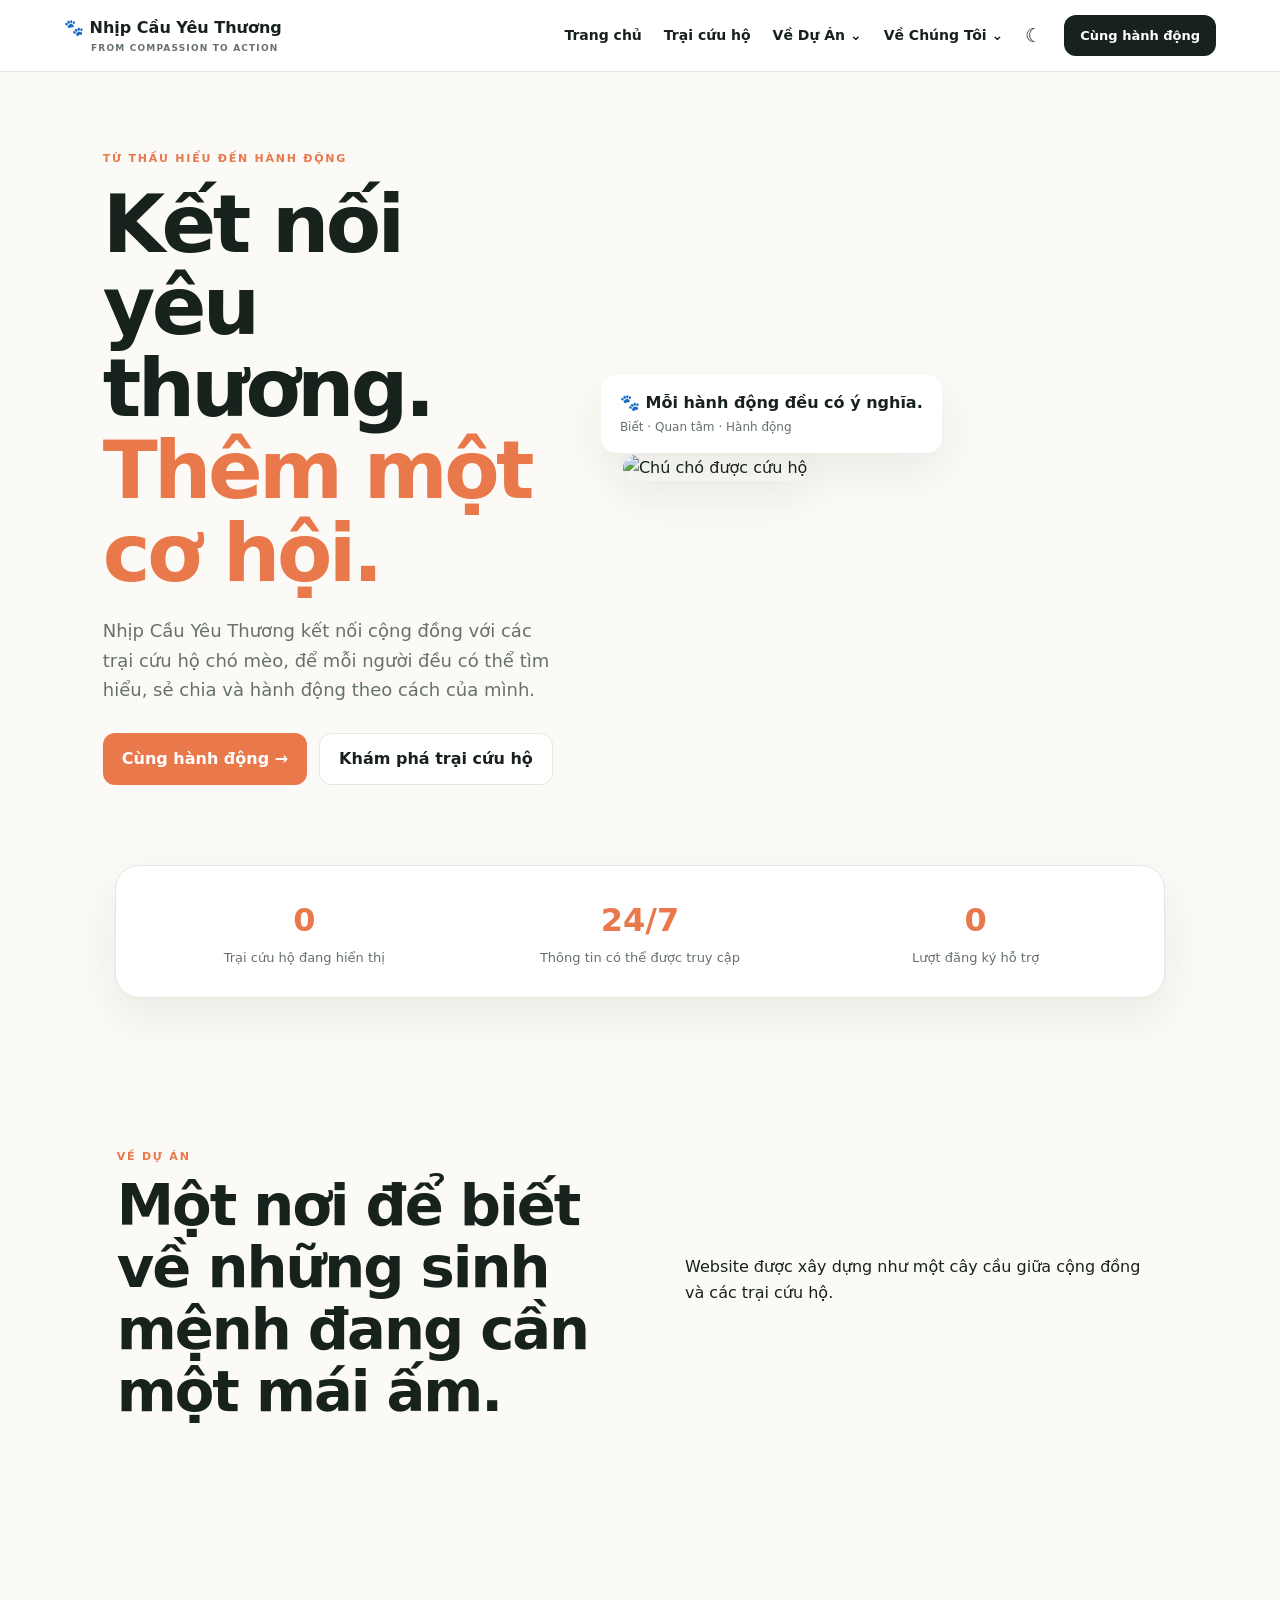
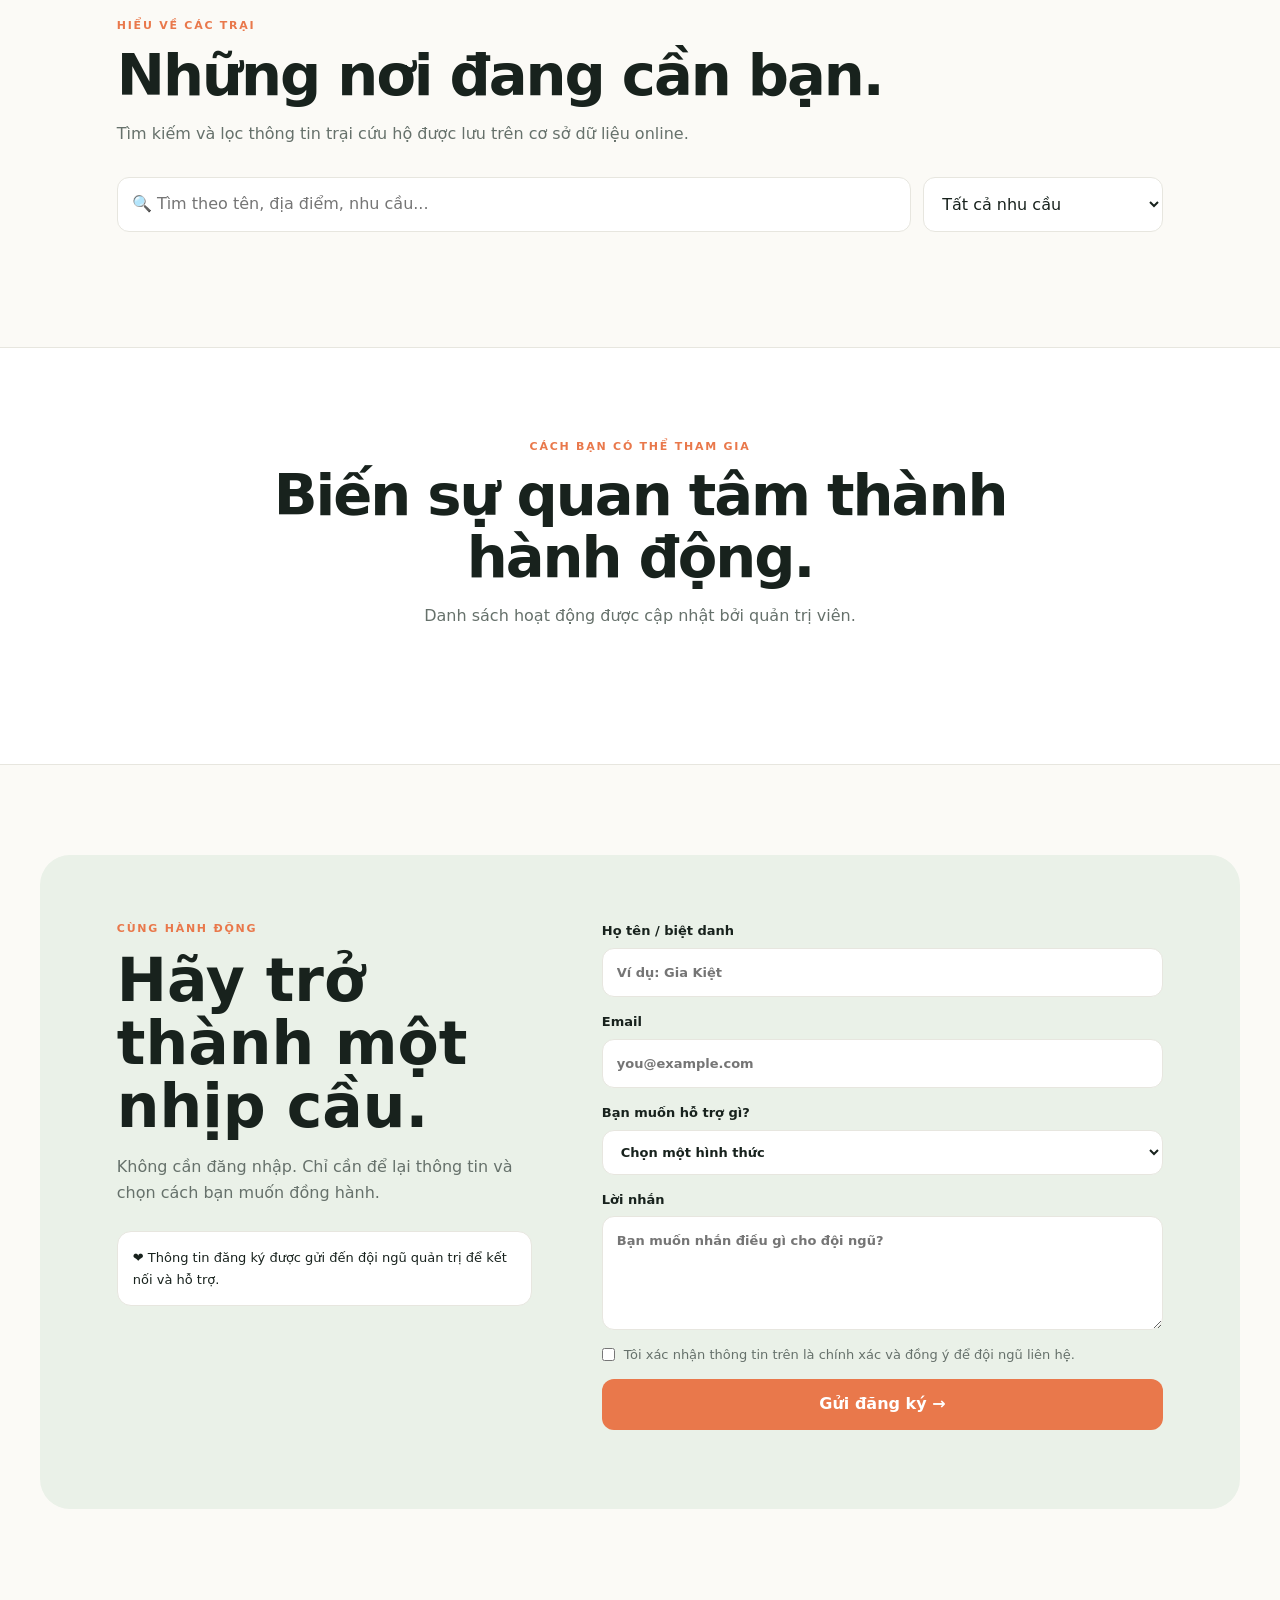
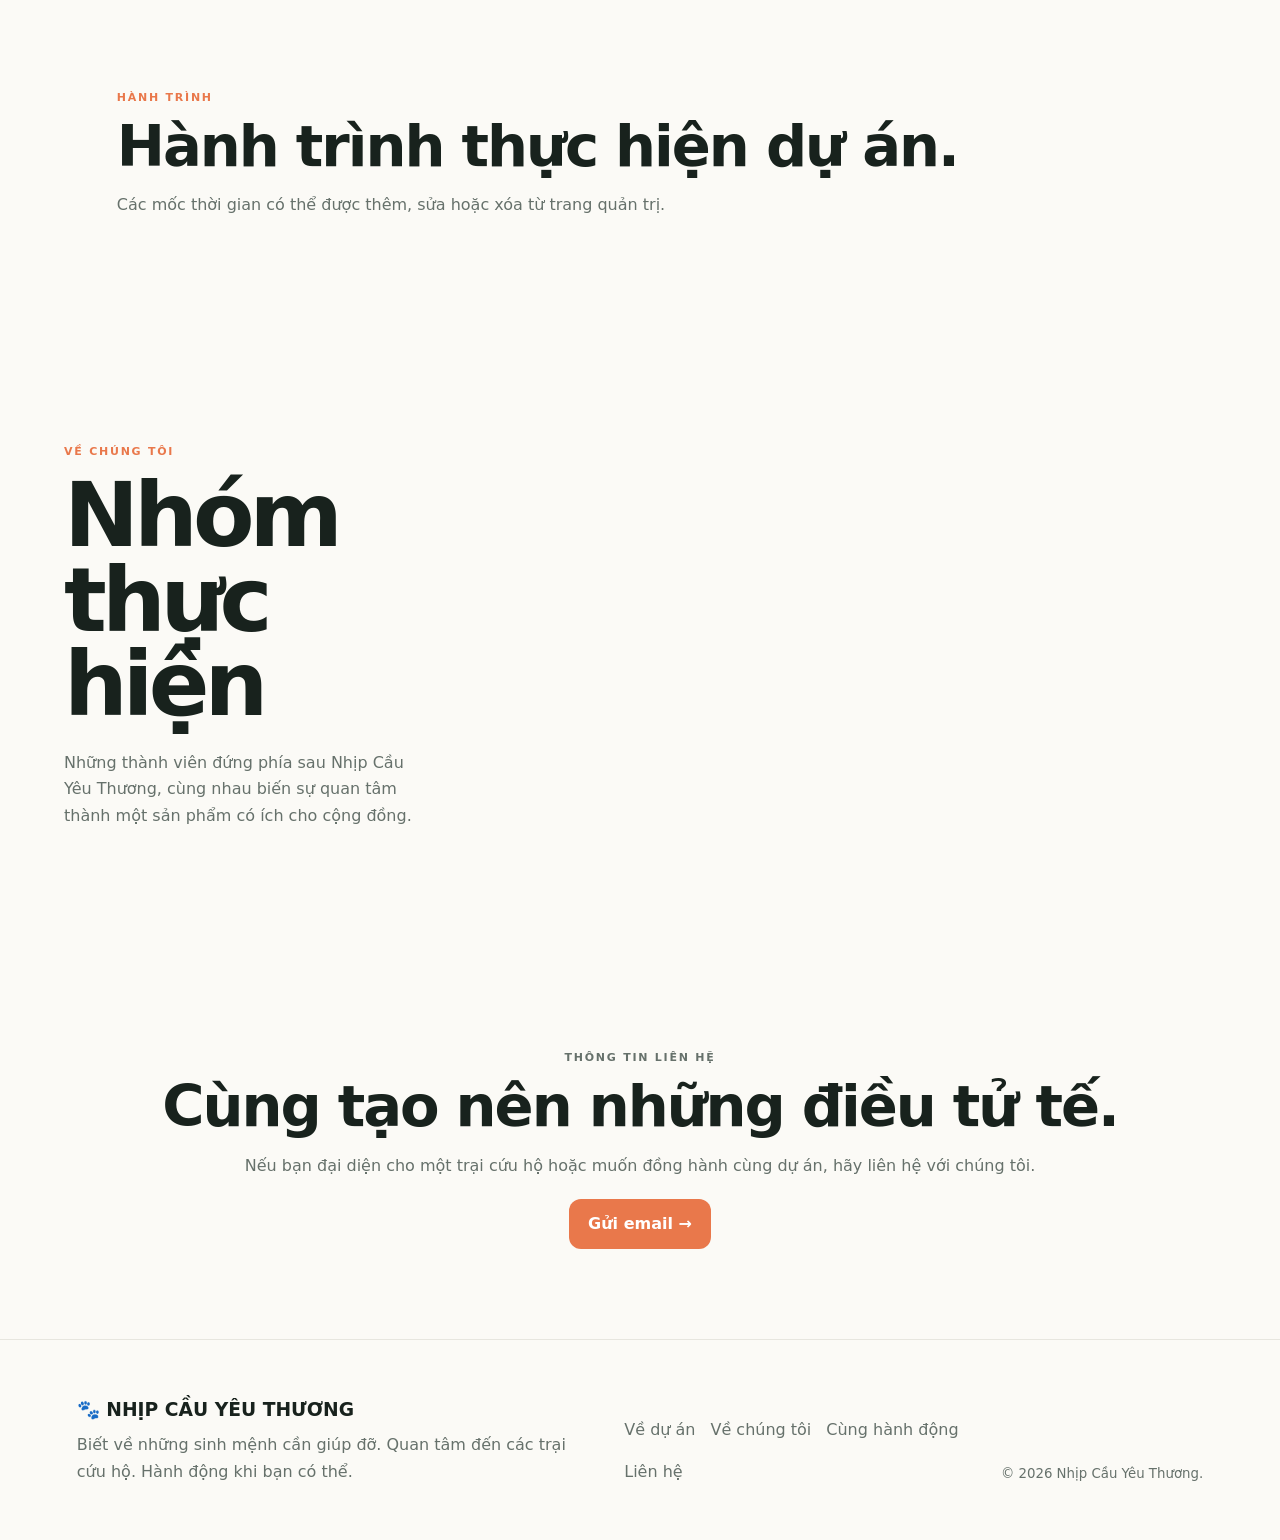
==== commit 621c95b8: "Add files via upload" ====
--- a/index.html
+++ b/index.html
@@ -1,223 +1,82 @@
 <!DOCTYPE html>
 <html lang="vi">
 <head>
-  <meta charset="UTF-8">
-  <meta name="viewport" content="width=device-width, initial-scale=1.0">
-  <title>Nhịp Cầu Yêu Thương</title>
-  <meta name="description" content="Nhịp Cầu Yêu Thương – kết nối cộng đồng với các trại cứu hộ chó mèo.">
-  <link rel="preconnect" href="https://fonts.googleapis.com">
-  <link rel="preconnect" href="https://fonts.gstatic.com" crossorigin>
-  <link href="https://fonts.googleapis.com/css2?family=DM+Sans:wght@400;500;600;700;800&family=Outfit:wght@500;600;700;800&display=swap" rel="stylesheet">
-  <link rel="stylesheet" href="style.css">
-  <script src="https://cdn.jsdelivr.net/npm/@supabase/supabase-js@2"></script>
+<meta charset="UTF-8"><meta name="viewport" content="width=device-width, initial-scale=1.0">
+<title>Nhịp Cầu Yêu Thương</title>
+<link rel="stylesheet" href="style.css">
+<script src="https://cdn.jsdelivr.net/npm/@supabase/supabase-js@2"></script>
 </head>
-<body class="dark public-home">
-  <header class="header" id="home">
-    <a class="logo" href="#home" aria-label="Nhịp Cầu Yêu Thương">
-      <span class="logo-mark">🐾</span>
-      <span class="logo-copy">
-        <strong>Nhịp Cầu Yêu Thương</strong>
-        <small>FROM COMPASSION TO ACTION</small>
-      </span>
-    </a>
+<body>
+<header class="header">
+  <a class="logo" href="#home">🐾 Nhịp Cầu Yêu Thương <small>From compassion to action</small></a>
+  <nav id="nav">
+    <a href="#home">Trang chủ</a>
+    <a href="#shelters">Trại cứu hộ</a>
+    <div class="nav-dropdown"><button class="nav-drop-btn">Về Dự Án ⌄</button><div class="dropdown-menu">
+      <a href="#project">Giới thiệu dự án<small>Sứ mệnh, tầm nhìn và mục tiêu</small></a>
+      <a href="#journey">Hành trình thực hiện<small>Các mốc phát triển của dự án</small></a>
+      <a href="#activities">Hoạt động<small>Những điều cộng đồng có thể làm</small></a>
+    </div></div>
+    <div class="nav-dropdown"><button class="nav-drop-btn">Về Chúng Tôi ⌄</button><div class="dropdown-menu">
+      <a href="#team">Nhóm thực hiện<small>Những người xây dựng dự án</small></a>
+      <a href="#contact">Thông tin liên hệ<small>Kết nối với Nhịp Cầu Yêu Thương</small></a>
+    </div></div>
+  </nav>
+  <button id="themeBtn" aria-label="Đổi giao diện">☾</button>
+  <a class="header-cta" href="#join">Cùng hành động</a>
+  <button id="menuBtn" class="menu-btn">☰</button>
+</header>
 
-    <nav id="nav" class="nav">
-      <a href="#home">Trang chủ</a>
-      <a href="#shelters">Trại cứu hộ</a>
-      <div class="nav-dropdown">
-        <button class="nav-drop-btn" type="button">Về Dự Án <span>⌄</span></button>
-        <div class="dropdown-menu">
-          <a href="#project">Giới thiệu dự án<small>Sứ mệnh, tầm nhìn và mục tiêu</small></a>
-          <a href="#journey">Hành trình thực hiện<small>Các mốc phát triển của dự án</small></a>
-          <a href="#activities">Hoạt động<small>Những điều cộng đồng có thể làm</small></a>
-        </div>
-      </div>
-      <div class="nav-dropdown">
-        <button class="nav-drop-btn" type="button">Về Chúng Tôi <span>⌄</span></button>
-        <div class="dropdown-menu">
-          <a href="#team">Nhóm thực hiện<small>Những người xây dựng dự án</small></a>
-          <a href="#contact">Thông tin liên hệ<small>Kết nối với Nhịp Cầu Yêu Thương</small></a>
-        </div>
-      </div>
-    </nav>
+<main>
+<section id="home" class="story-hero">
+  <div class="hero-text">
+    <p class="eyebrow">TỪ THẤU HIỂU ĐẾN HÀNH ĐỘNG</p>
+    <h1>Kết nối yêu thương.<br><span>Thêm một cơ hội.</span></h1>
+    <p class="description">Nhịp Cầu Yêu Thương kết nối cộng đồng với các trại cứu hộ chó mèo, để mỗi người đều có thể tìm hiểu, sẻ chia và hành động theo cách của mình.</p>
+    <div class="actions"><a class="btn primary" href="#join">Cùng hành động →</a><a class="btn secondary" href="#shelters">Khám phá trại cứu hộ</a></div>
+  </div>
+  <div class="hero-image"><img src="https://images.unsplash.com/photo-1558788353-f76d92427f16?auto=format&fit=crop&w=1200&q=85" alt="Chú chó được cứu hộ"><div class="floating-card"><strong>🐾 Mỗi hành động đều có ý nghĩa.</strong><span>Biết · Quan tâm · Hành động</span></div></div>
+</section>
 
-    <div class="header-actions">
-      <button id="themeBtn" class="theme-pill" type="button" aria-label="Đổi giao diện">☀</button>
-      <a class="header-cta" href="#join">Cùng hành động</a>
-      <button id="menuBtn" class="menu-btn" type="button" aria-label="Mở menu">☰</button>
-    </div>
-  </header>
+<section class="stats"><div><strong id="shelterCount">0</strong><p>Trại cứu hộ đang hiển thị</p></div><div><strong>24/7</strong><p>Thông tin có thể được truy cập</p></div><div><strong id="supportCount">0</strong><p>Lượt đăng ký hỗ trợ</p></div></section>
 
-  <main>
-    <section class="hero hero-reference">
-      <div class="hero-copy">
-        <p class="eyebrow">TỪ THẤU HIỂU ĐẾN HÀNH ĐỘNG</p>
-        <h1>Kết nối yêu<br>thương.<br><em>Thêm một<br>cơ hội.</em></h1>
-        <p class="hero-lead">Nhịp Cầu Yêu Thương kết nối cộng đồng với các trại cứu hộ chó mèo, để mỗi người đều có thể tìm hiểu, sẻ chia và hành động theo cách của mình.</p>
-        <div class="hero-actions">
-          <a class="btn btn-primary" href="#join">Cùng hành động <span>→</span></a>
-          <a class="btn btn-outline" href="#shelters">Khám phá trại cứu hộ</a>
-        </div>
-      </div>
+<section id="project" class="story-section split-section">
+  <div><p class="eyebrow">VỀ DỰ ÁN</p><h2 id="projectTitle">Một nơi để biết về những sinh mệnh đang cần một mái ấm.</h2></div>
+  <div><div id="projectContent"><p>Website được xây dựng như một cây cầu giữa cộng đồng và các trại cứu hộ.</p></div><div id="projectTags" class="pill-row"></div></div>
+</section>
 
-      <div class="hero-visual">
-        <div class="hero-image-wrap">
-          <img class="hero-image" src="https://images.unsplash.com/photo-1552053831-71594a27632d?auto=format&fit=crop&w=1400&q=90" alt="Chú chó được cứu hộ">
-          <div class="hero-badge">
-            <span class="hero-badge-icon">🐾</span>
-            <div>
-              <strong>Mỗi hành động đều có ý nghĩa.</strong>
-              <small>Biết · Quan tâm · Hành động</small>
-            </div>
-          </div>
-        </div>
-      </div>
-    </section>
+<section id="shelters" class="section">
+  <div class="section-heading"><p class="eyebrow">HIỂU VỀ CÁC TRẠI</p><h2>Những nơi đang cần bạn.</h2><p>Tìm kiếm và lọc thông tin trại cứu hộ được lưu trên cơ sở dữ liệu online.</p></div>
+  <div class="filters"><input id="searchInput" type="search" placeholder="🔍 Tìm theo tên, địa điểm, nhu cầu..."><select id="categoryFilter"><option value="all">Tất cả nhu cầu</option><option value="food">Thức ăn</option><option value="medical">Y tế</option><option value="volunteer">Tình nguyện</option><option value="supplies">Vật dụng</option></select></div>
+  <div id="shelterCards" class="cards"></div><p id="emptyMessage" class="empty hidden">Không tìm thấy trại phù hợp.</p>
+</section>
 
-    <section class="quick-stats">
-      <div><strong id="shelterCount">0</strong><span>trại cứu hộ đang hiển thị</span></div>
-      <div><strong>24/7</strong><span>thông tin có thể truy cập</span></div>
-      <div><strong id="supportCount">0</strong><span>lượt đăng ký hỗ trợ</span></div>
-    </section>
+<section id="activities" class="story-section action-section">
+  <div class="section-heading center"><p class="eyebrow">CÁCH BẠN CÓ THỂ THAM GIA</p><h2>Biến sự quan tâm thành hành động.</h2><p>Danh sách hoạt động được cập nhật bởi quản trị viên.</p></div>
+  <div id="activityList" class="steps"></div>
+</section>
 
-    <section id="activities" class="section reference-section">
-      <div class="section-head split-head">
-        <div>
-          <p class="eyebrow">CỘNG ĐỒNG CÓ THỂ LÀM GÌ?</p>
-          <h2>Những hành động nhỏ,<br><em>tạo nên thay đổi thật.</em></h2>
-        </div>
-        <p>Chọn cách bạn muốn đồng hành cùng các trại cứu hộ. Danh sách được quản trị viên cập nhật trực tiếp.</p>
-      </div>
-      <div id="activityList" class="activity-grid"></div>
-    </section>
+<section id="join" class="join-section">
+  <div class="join-copy"><p class="eyebrow">CÙNG HÀNH ĐỘNG</p><h2>Hãy trở thành một nhịp cầu.</h2><p>Không cần đăng nhập. Chỉ cần để lại thông tin và chọn cách bạn muốn đồng hành.</p><div class="notice">❤️ Thông tin đăng ký được gửi đến đội ngũ quản trị để kết nối và hỗ trợ.</div></div>
+  <form id="volunteerForm" class="join-form"><label>Họ tên / biệt danh<input id="nameInput" required placeholder="Ví dụ: Gia Kiệt"></label><label>Email<input id="emailInput" type="email" required placeholder="you@example.com"></label><label>Bạn muốn hỗ trợ gì?<select id="helpInput" required><option value="">Chọn một hình thức</option><option>Chăm sóc thú cưng</option><option>Vận chuyển</option><option>Đóng góp thức ăn</option><option>Đóng góp vật dụng</option><option>Hỗ trợ y tế</option><option>Chia sẻ thông tin</option><option>Khác</option></select></label><label>Lời nhắn<textarea id="messageInput" rows="4" placeholder="Bạn muốn nhắn điều gì cho đội ngũ?"></textarea></label><label class="check"><input id="consentInput" type="checkbox" required>Tôi xác nhận thông tin trên là chính xác và đồng ý để đội ngũ liên hệ.</label><button class="btn primary" type="submit">Gửi đăng ký →</button><p id="formMessage" class="message"></p></form>
+</section>
 
-    <section id="shelters" class="section shelters-section reference-section">
-      <div class="section-head">
-        <p class="eyebrow">HIỂU VỀ CÁC TRẠI</p>
-        <div class="head-row">
-          <h2>Những nơi đang<br><em>cần bạn.</em></h2>
-          <p>Tìm hiểu từng trại, nhu cầu hiện tại và thông tin liên hệ trước khi bạn đồng hành.</p>
-        </div>
-      </div>
-      <div class="filter-bar">
-        <label class="search-box">
-          <span>⌕</span>
-          <input id="searchInput" type="search" placeholder="Tìm tên trại, địa điểm, nhu cầu...">
-        </label>
-        <select id="categoryFilter" aria-label="Lọc theo nhu cầu">
-          <option value="all">Tất cả nhu cầu</option>
-          <option value="food">Thức ăn</option>
-          <option value="medical">Y tế</option>
-          <option value="volunteer">Tình nguyện</option>
-          <option value="supplies">Vật dụng</option>
-        </select>
-      </div>
-      <div id="shelterCards" class="shelter-grid"></div>
-      <p id="emptyMessage" class="empty hidden">Không tìm thấy trại phù hợp.</p>
-    </section>
+<section id="journey" class="story-section timeline-section"><div class="section-heading"><p class="eyebrow">HÀNH TRÌNH</p><h2>Hành trình thực hiện dự án.</h2><p>Các mốc thời gian có thể được thêm, sửa hoặc xóa từ trang quản trị.</p></div><div id="journeyList" class="timeline"></div></section>
 
-    <section id="project" class="story-section project-section">
-      <div class="story-number">01</div>
-      <div class="story-title">
-        <p class="eyebrow">VỀ DỰ ÁN</p>
-        <h2 id="projectTitle">Một nơi để biết về những sinh mệnh đang cần một mái ấm.</h2>
-      </div>
-      <div class="story-content">
-        <div id="projectContent"><p>Website được xây dựng như một cây cầu giữa cộng đồng và các trại cứu hộ.</p></div>
-        <div id="projectTags" class="pill-row"></div>
-      </div>
-    </section>
+<section id="team" class="team-section-reference" aria-labelledby="teamTitle">
+  <div class="team-intro">
+    <p class="eyebrow">VỀ CHÚNG TÔI</p>
+    <h2 id="teamTitle">Nhóm thực hiện</h2>
+    <p>Những thành viên đứng phía sau Nhịp Cầu Yêu Thương, cùng nhau biến sự quan tâm thành một sản phẩm có ích cho cộng đồng.</p>
+  </div>
+  <div id="teamList" class="team-reference-grid"></div>
+</section>
 
-    <section id="journey" class="section journey-section reference-section">
-      <div class="section-head split-head">
-        <div>
-          <p class="eyebrow">HÀNH TRÌNH</p>
-          <h2>Từng bước để dự án<br><em>trở thành một cây cầu.</em></h2>
-        </div>
-        <p>Các mốc được thêm, sửa và sắp xếp từ trang quản trị.</p>
-      </div>
-      <div id="journeyList" class="journey-grid"></div>
-    </section>
+<section id="contact" class="contact section"><p class="eyebrow">THÔNG TIN LIÊN HỆ</p><h2>Cùng tạo nên những điều tử tế.</h2><p>Nếu bạn đại diện cho một trại cứu hộ hoặc muốn đồng hành cùng dự án, hãy liên hệ với chúng tôi.</p><a class="btn primary" id="contactEmailLink" href="mailto:hello@example.com">Gửi email →</a></section>
+</main>
 
-    <section id="team" class="section team-section reference-section">
-      <div class="section-head split-head">
-        <div>
-          <p class="eyebrow">VỀ CHÚNG TÔI</p>
-          <h2>Nhóm thực hiện.</h2>
-        </div>
-        <p>Những người cùng nhau xây dựng Nhịp Cầu Yêu Thương – từ ý tưởng, nội dung đến giao diện và công nghệ.</p>
-      </div>
-      <div id="teamList" class="team-grid"></div>
-    </section>
+<div id="detailModal" class="modal hidden"><div class="modal-box"><button id="closeModal" class="close-btn">✕</button><div id="modalContent"></div></div></div>
+<footer><div><h3>🐾 NHỊP CẦU YÊU THƯƠNG</h3><p>Biết về những sinh mệnh cần giúp đỡ. Quan tâm đến các trại cứu hộ. Hành động khi bạn có thể.</p></div><div class="footer-links"><a href="#project">Về dự án</a><a href="#team">Về chúng tôi</a><a href="#join">Cùng hành động</a><a href="#contact">Liên hệ</a></div><small>© 2026 Nhịp Cầu Yêu Thương.</small></footer>
+<script src="script.js"></script>
+</body></html>
 
-    <section id="join" class="join-section">
-      <div class="join-art">
-        <p class="eyebrow">CÙNG HÀNH ĐỘNG</p>
-        <h2>Trở thành một<br><em>nhịp cầu.</em></h2>
-        <p>Không cần đăng nhập. Chỉ cần để lại thông tin và chọn một cách bạn muốn đồng hành.</p>
-        <div class="notice">❤️ Thông tin đăng ký được gửi tới đội ngũ quản trị để kết nối và hỗ trợ.</div>
-      </div>
-      <form id="volunteerForm" class="join-form">
-        <div class="form-row">
-          <label>Họ tên / biệt danh<input id="nameInput" required placeholder="Ví dụ: Gia Kiệt"></label>
-          <label>Email<input id="emailInput" type="email" required placeholder="you@example.com"></label>
-        </div>
-        <label>Bạn muốn hỗ trợ gì?
-          <select id="helpInput" required>
-            <option value="">Chọn một hình thức</option>
-            <option>Chăm sóc thú cưng</option>
-            <option>Vận chuyển</option>
-            <option>Đóng góp thức ăn</option>
-            <option>Đóng góp vật dụng</option>
-            <option>Hỗ trợ y tế</option>
-            <option>Chia sẻ thông tin</option>
-            <option>Khác</option>
-          </select>
-        </label>
-        <label>Lời nhắn<textarea id="messageInput" rows="5" placeholder="Bạn muốn nhắn điều gì cho đội ngũ?"></textarea></label>
-        <label class="check"><input id="consentInput" type="checkbox" required><span>Tôi xác nhận thông tin trên là chính xác và đồng ý để đội ngũ liên hệ.</span></label>
-        <div class="form-submit-row">
-          <button class="btn btn-primary" type="submit">Gửi đăng ký <span>→</span></button>
-          <p id="formMessage" class="message"></p>
-        </div>
-      </form>
-    </section>
-
-    <section id="contact" class="contact-section section reference-section">
-      <div>
-        <p class="eyebrow">THÔNG TIN LIÊN HỆ</p>
-        <h2>Cùng tạo nên những điều<br><em>tử tế.</em></h2>
-      </div>
-      <div class="contact-copy">
-        <p>Nếu bạn đại diện cho một trại cứu hộ hoặc muốn đồng hành cùng dự án, hãy kết nối với chúng tôi.</p>
-        <div class="contact-email" id="contactEmailLink">nhipcauyeuthuong@gmail.com</div>
-      </div>
-    </section>
-  </main>
-
-  <div id="detailModal" class="modal hidden" aria-hidden="true">
-    <div class="modal-box">
-      <button id="closeModal" class="close-btn" type="button" aria-label="Đóng">✕</button>
-      <div id="modalContent"></div>
-    </div>
-  </div>
-
-  <footer class="footer">
-    <div class="footer-main">
-      <div>
-        <a class="footer-logo" href="#home">🐾 NHỊP CẦU YÊU THƯƠNG</a>
-        <p>Biết về những sinh mệnh cần giúp đỡ. Quan tâm đến các trại cứu hộ. Hành động khi bạn có thể.</p>
-      </div>
-      <div class="footer-links">
-        <a href="#project">Về dự án</a>
-        <a href="#shelters">Trại cứu hộ</a>
-        <a href="#team">Nhóm thực hiện</a>
-        <a href="#join">Cùng hành động</a>
-      </div>
-    </div>
-    <div class="footer-bottom"><span>© 2026 Nhịp Cầu Yêu Thương.</span><span>From compassion to action.</span></div>
-  </footer>
-
-  <script src="script.js"></script>
-</body>
-</html>
--- a/style.css
+++ b/style.css
@@ -997,505 +997,133 @@
 /* ================================
   
 
-*{box-sizing:border-box;margin:0;padding:0}
-:root{
-  --bg:#f7f4ee;
-  --surface:#fffdf9;
-  --surface-2:#efe9de;
-  --text:#18211b;
-  --muted:#6f756f;
-  --primary:#e8794d;
-  --primary-dark:#c85e35;
-  --accent:#738e70;
-  --line:#ded9cf;
-  --dark:#18211b;
-  --shadow:0 22px 60px rgba(42,44,34,.10);
-  --radius:26px;
-}
-html{scroll-behavior:smooth}
-body{font-family:Inter,ui-sans-serif,system-ui,-apple-system,BlinkMacSystemFont,"Segoe UI",sans-serif;background:var(--bg);color:var(--text);line-height:1.6}
-body.dark{--bg:#101511;--surface:#171d18;--surface-2:#202820;--text:#f1f4ef;--muted:#b7beb7;--line:#334038;--dark:#f1f4ef;--shadow:0 22px 60px rgba(0,0,0,.32)}
-a{color:inherit;text-decoration:none}
-img{display:block;max-width:100%}
-button,input,select,textarea{font:inherit}
-.hidden{display:none!important}
-
-.header{position:sticky;top:0;z-index:50;height:78px;padding:0 5%;display:flex;align-items:center;gap:28px;background:rgba(247,244,238,.90);backdrop-filter:blur(18px);border-bottom:1px solid var(--line)}
-body.dark .header{background:rgba(16,21,17,.90)}
-.logo{display:flex;align-items:center;gap:11px;margin-right:auto}
-.logo-mark{width:38px;height:38px;display:grid;place-items:center;border-radius:12px;background:var(--dark);color:var(--surface);font-size:20px}
-.logo strong{display:block;font-size:14px;letter-spacing:.035em}
-.logo small{display:block;color:var(--muted);font-size:9px;font-weight:700;letter-spacing:.16em;text-transform:uppercase}
-.nav{display:flex;align-items:center;gap:22px;font-size:13px;font-weight:700}
-.nav a{position:relative;padding:28px 0}
-.nav a::after{content:"";position:absolute;left:0;right:100%;bottom:21px;height:2px;background:var(--primary);transition:.2s}
-.nav a:hover::after{right:0}
-.header-actions{display:flex;align-items:center;gap:10px}
-.icon-btn,.menu-btn{border:0;background:transparent;color:var(--text);cursor:pointer}
-.icon-btn{font-size:20px;padding:8px}
-.menu-btn{display:none;font-size:24px}
-.header-cta{background:var(--dark);color:var(--surface);padding:11px 17px;border-radius:999px;font-size:12px;font-weight:800}
-
-.hero{max-width:1400px;margin:auto;min-height:770px;padding:70px 5% 82px;display:grid;grid-template-columns:.88fr 1.12fr;gap:70px;align-items:center}
-.hero-copy{padding-left:2%}
-.eyebrow{font-size:10px;font-weight:900;letter-spacing:.18em;color:var(--primary);text-transform:uppercase}
-.hero h1{font-size:clamp(52px,6.2vw,92px);line-height:.98;letter-spacing:-.055em;margin:18px 0 24px}
-em{font-family:Georgia,serif;font-weight:500;color:var(--primary)}
-.hero-lead{max-width:600px;color:var(--muted);font-size:17px}
-.hero-actions{display:flex;align-items:center;gap:22px;flex-wrap:wrap;margin-top:30px}
-.btn{display:inline-flex;align-items:center;justify-content:center;gap:10px;border:0;cursor:pointer;font-weight:850;border-radius:999px;padding:13px 19px}
-.btn-primary{background:var(--primary);color:#fff}
-.btn-primary:hover{background:var(--primary-dark)}
-.text-link{font-weight:800;font-size:13px}
-.text-link span{color:var(--primary)}
-.hero-mini-stats{display:grid;grid-template-columns:repeat(3,1fr);gap:17px;max-width:600px;margin-top:48px;padding-top:23px;border-top:1px solid var(--line)}
-.hero-mini-stats strong{display:block;font-size:27px;line-height:1;color:var(--primary)}
-.hero-mini-stats span{display:block;margin-top:7px;color:var(--muted);font-size:11px}
-.hero-visual{position:relative}
-.hero-image-wrap{position:relative}
-.hero-image{width:100%;height:640px;object-fit:cover;border-radius:38px;box-shadow:var(--shadow)}
-.hero-badge{position:absolute;left:-34px;bottom:30px;display:flex;align-items:center;gap:11px;max-width:320px;padding:15px 18px;border-radius:18px;background:var(--surface);box-shadow:var(--shadow)}
-.hero-badge>span{font-size:23px}.hero-badge strong{display:block;font-size:13px}.hero-badge small{display:block;color:var(--muted);font-size:10px;margin-top:2px}
-
-.marquee{overflow:hidden;padding:14px 0;background:var(--dark);color:var(--surface);white-space:nowrap;font-size:13px;font-weight:850;letter-spacing:.09em}
-.marquee div{word-spacing:18px;text-align:center}.marquee span{color:var(--primary)}
-
-.section{max-width:1240px;margin:auto;padding:110px 5%}
-.section-soft{max-width:none;background:var(--surface-2);padding-left:calc((100vw - 1240px)/2 + 5%);padding-right:calc((100vw - 1240px)/2 + 5%)}
-.section-head{margin-bottom:42px}.split-head{display:grid;grid-template-columns:1fr .58fr;gap:70px;align-items:end}.section-head h2{font-size:clamp(38px,4.4vw,66px);line-height:1.04;letter-spacing:-.045em;margin-top:11px}.section-head>p,.head-row>p{color:var(--muted);font-size:15px}.head-row{display:grid;grid-template-columns:1fr .55fr;gap:70px;align-items:end}
-
-.activity-grid{display:grid;grid-template-columns:repeat(4,1fr);gap:15px}.activity-card{background:var(--surface);border:1px solid var(--line);border-radius:23px;padding:0;overflow:hidden;min-height:295px;transition:transform .2s,box-shadow .2s}.activity-card:hover{transform:translateY(-5px);box-shadow:var(--shadow)}
-.activity-card .card-image{width:100%;height:155px;object-fit:cover}.activity-card .card-copy{padding:19px}.activity-card .num{font-size:11px;color:var(--primary);font-weight:900;letter-spacing:.1em}.activity-card h3{font-size:20px;line-height:1.1;margin:8px 0}.activity-card p{color:var(--muted);font-size:12px}
-
-.filter-bar{display:flex;gap:12px;margin-bottom:27px}.search-box{display:flex;align-items:center;gap:9px;flex:1;border:1px solid var(--line);background:var(--surface);border-radius:999px;padding:0 16px}.search-box span{font-size:22px;color:var(--muted)}.search-box input{width:100%;border:0;outline:0;padding:13px 0;background:transparent;color:var(--text)}.filter-bar select{min-width:220px;border:1px solid var(--line);border-radius:999px;background:var(--surface);color:var(--text);padding:0 16px;outline:0}
-.shelter-grid{display:grid;grid-template-columns:repeat(3,1fr);gap:18px}.shelter-card{overflow:hidden;border-radius:23px;background:var(--surface);border:1px solid var(--line);box-shadow:0 8px 25px rgba(35,40,34,.035)}.shelter-card img{width:100%;height:240px;object-fit:cover}.shelter-body{padding:20px}.tag{display:inline-flex;border:1px solid var(--line);border-radius:999px;padding:5px 9px;font-size:9px;letter-spacing:.08em;font-weight:900;color:var(--primary);text-transform:uppercase}.shelter-body h3{font-size:22px;line-height:1.08;margin:12px 0 7px}.shelter-location,.shelter-desc{font-size:12px;color:var(--muted)}.detail-link{display:inline-block;margin-top:15px;font-size:12px;font-weight:850}.detail-link:hover{color:var(--primary)}
-
-.project-section{max-width:1240px;margin:auto;padding:120px 5%;display:grid;grid-template-columns:80px .92fr 1fr;gap:50px;align-items:start}.story-number{font-size:11px;font-weight:900;color:var(--primary);padding-top:8px}.story-title h2{font-size:clamp(39px,4.4vw,66px);line-height:1.03;letter-spacing:-.05em;margin-top:11px}.story-content{padding-top:45px}.story-content p{color:var(--muted);font-size:15px}.content-image{width:100%;max-height:290px;object-fit:cover;border-radius:24px;margin-bottom:20px}.pill-row{display:flex;gap:8px;flex-wrap:wrap;margin-top:22px}.pill-row span{padding:7px 11px;border:1px solid var(--line);border-radius:999px;color:var(--muted);font-size:11px}
-
-.values-grid{display:grid;grid-template-columns:repeat(3,1fr);gap:15px}.value-card{background:var(--surface);border:1px solid var(--line);border-radius:23px;padding:30px;min-height:240px}.value-card span{font-size:11px;color:var(--primary);font-weight:900}.value-card h3{font-size:32px;margin:42px 0 8px}.value-card p{color:var(--muted);font-size:13px}
-
-.journey-grid{display:grid;grid-template-columns:repeat(3,1fr);gap:15px}.journey-card{position:relative;background:var(--surface);border:1px solid var(--line);border-radius:23px;padding:24px;overflow:hidden}.journey-card .journey-num{font-size:11px;font-weight:900;color:var(--primary)}.journey-card h3{font-size:22px;line-height:1.1;margin:10px 0}.journey-card p{color:var(--muted);font-size:12px}.journey-card img{width:calc(100% + 48px);height:170px;object-fit:cover;margin:-24px -24px 20px}
-
-.team-section{display:grid;grid-template-columns:.55fr 1fr;gap:75px;align-items:start}.team-intro h2{font-size:clamp(42px,4.6vw,66px);line-height:1;letter-spacing:-.05em;margin:12px 0 14px}.team-intro>p:last-child{color:var(--muted);font-size:14px}.team-grid{display:grid;grid-template-columns:repeat(2,1fr);gap:15px}.team-card{position:relative;border:1px solid var(--line);background:var(--surface);border-radius:24px;overflow:hidden}.team-card-top{height:265px;background:var(--surface-2);position:relative}.team-avatar{width:100%;height:100%;display:flex;align-items:flex-end;justify-content:center;font-size:86px;overflow:hidden}.team-avatar img{width:100%;height:100%;object-fit:cover}.team-index{position:absolute;top:13px;left:13px;z-index:1;width:42px;height:42px;border-radius:50%;display:grid;place-items:center;background:var(--surface);font-size:11px;font-weight:900;box-shadow:0 7px 20px rgba(0,0,0,.08)}.team-info{padding:18px 19px 21px}.team-info strong{font-size:19px}.team-role{font-size:11px;color:var(--primary);font-weight:900;margin:3px 0 9px}.team-info p:last-child{font-size:12px;color:var(--muted)}
-
-.join-section{background:var(--dark);color:var(--surface);padding:85px max(5%,calc((100vw - 1240px)/2 + 5%));display:grid;grid-template-columns:.9fr 1.1fr;gap:70px}.join-art h2{font-size:clamp(45px,5vw,72px);line-height:.98;letter-spacing:-.05em;margin:12px 0 18px}.join-art>p:not(.eyebrow){color:rgba(255,255,255,.7);max-width:480px;font-size:14px}.notice{margin-top:25px;padding:15px 17px;border:1px solid rgba(255,255,255,.14);border-radius:16px;font-size:12px;color:rgba(255,255,255,.82)}.join-form{display:grid;gap:14px}.join-form label{display:grid;gap:7px;color:rgba(255,255,255,.82);font-size:11px;font-weight:700}.form-row{display:grid;grid-template-columns:1fr 1fr;gap:14px}.join-form input,.join-form select,.join-form textarea{width:100%;border:1px solid rgba(255,255,255,.16);background:rgba(255,255,255,.06);color:#fff;padding:13px 14px;border-radius:14px;outline:0}.join-form select option{color:#111}.join-form textarea{resize:vertical}.check{display:flex!important;grid-template-columns:none!important;grid-template-columns:auto 1fr!important;align-items:start;gap:9px!important;font-weight:500!important}.check input{width:auto;margin-top:3px}.form-submit-row{display:flex;gap:14px;align-items:center;flex-wrap:wrap}.message{font-size:11px;color:rgba(255,255,255,.8)}
-
-.contact-section{display:grid;grid-template-columns:1fr .78fr;gap:70px;align-items:end}.contact-section h2{font-size:clamp(42px,4.8vw,70px);line-height:.98;letter-spacing:-.05em;margin-top:12px}.contact-copy p{color:var(--muted);font-size:14px;max-width:420px}.contact-email{display:inline-block;margin-top:24px;font-size:20px;font-weight:850}
-
-.footer{background:#0f140f;color:#eff4ef;padding:62px 5% 25px}.footer-main{max-width:1240px;margin:auto;display:grid;grid-template-columns:1fr .6fr;gap:80px}.footer-logo{font-weight:900;letter-spacing:.03em}.footer-main p{max-width:440px;color:rgba(239,244,239,.62);font-size:12px;margin-top:12px}.footer-links{display:grid;grid-template-columns:1fr 1fr;gap:9px;font-size:12px}.footer-links a:hover{color:var(--primary)}.footer-bottom{max-width:1240px;margin:45px auto 0;padding-top:18px;border-top:1px solid rgba(255,255,255,.11);display:flex;justify-content:space-between;color:rgba(239,244,239,.45);font-size:10px}
-
-.modal{position:fixed;inset:0;background:rgba(11,17,12,.6);display:grid;place-items:center;padding:18px;z-index:100}.modal-box{position:relative;width:min(700px,100%);max-height:90vh;overflow:auto;background:var(--surface);color:var(--text);border-radius:28px;padding:32px;box-shadow:var(--shadow)}.close-btn{position:absolute;top:14px;right:14px;border:0;background:var(--surface-2);color:var(--text);width:38px;height:38px;border-radius:50%;cursor:pointer}.modal-box h3{font-size:32px;line-height:1.05;margin:10px 0 18px}.modal-box p{color:var(--muted);margin:8px 0;font-size:14px}.modal-box strong{color:var(--text)}.modal-box .eyebrow{color:var(--primary)}.shelter-contact{margin-top:20px;padding-top:16px;border-top:1px solid var(--line)}.shelter-contact h4{margin-bottom:8px}
-
-@media(max-width:1050px){.nav{gap:15px}.hero{gap:35px}.activity-grid{grid-template-columns:repeat(2,1fr)}.shelter-grid,.journey-grid{grid-template-columns:repeat(2,1fr)}.team-section{grid-template-columns:1fr}.team-intro{max-width:720px}.project-section{grid-template-columns:45px 1fr 1fr}}
-@media(max-width:820px){.nav{display:none}.nav.open{position:absolute;display:flex;left:4%;right:4%;top:72px;flex-direction:column;align-items:stretch;gap:0;padding:10px;background:var(--surface);border:1px solid var(--line);border-radius:18px;box-shadow:var(--shadow)}.nav.open a{padding:11px 14px}.nav.open a::after{display:none}.menu-btn{display:block}.header-cta{display:none}.hero{grid-template-columns:1fr;padding-top:50px}.hero-image{height:500px}.hero-badge{left:15px}.split-head,.head-row,.contact-section,.join-section{grid-template-columns:1fr}.section-soft{padding-left:6%;padding-right:6%}.project-section{grid-template-columns:35px 1fr;padding-top:85px}.story-content{grid-column:2;padding-top:0}.values-grid{grid-template-columns:1fr}.team-grid{grid-template-columns:1fr 1fr}.join-section{gap:40px}.footer-main{grid-template-columns:1fr}}
-@media(max-width:600px){.header{padding:0 5%;height:70px}.logo strong{font-size:12px}.logo small{font-size:8px}.hero{padding:40px 6% 55px;min-height:auto}.hero h1{font-size:49px}.hero-lead{font-size:15px}.hero-mini-stats{grid-template-columns:1fr 1fr}.hero-mini-stats div:last-child{grid-column:1/-1}.hero-image{height:390px;border-radius:27px}.hero-badge{left:12px;right:12px;max-width:none;bottom:12px}.section{padding:75px 6%}.section-head h2,.story-title h2,.team-intro h2,.contact-section h2{font-size:43px}.activity-grid,.shelter-grid,.journey-grid,.team-grid{grid-template-columns:1fr}.filter-bar{flex-direction:column}.filter-bar select{min-height:48px}.project-section{padding-left:6%;padding-right:6%;grid-template-columns:30px 1fr;gap:14px}.story-content{grid-column:2}.form-row{grid-template-columns:1fr}.join-section{padding-left:6%;padding-right:6%;padding-top:70px}.join-art h2{font-size:47px}.footer{padding-left:6%;padding-right:6%}.footer-links{grid-template-columns:1fr 1fr}.footer-bottom{gap:10px;flex-direction:column}}
-
-/* =========================================================
-   REFERENCE HOME - DARK EDITORIAL LAYOUT
-   Giữ nguyên CSS admin cũ ở phía trên.
-========================================================= */
-.public-home {
-  --bg: #263129;
-  --surface: #2f3b33;
-  --surface-2: #344139;
-  --text: #f5f4ee;
-  --muted: #c2c9c1;
-  --primary: #ffb56f;
-  --primary2: #ff9c4b;
-  --accent: #91b395;
-  --border: #516057;
-  --shadow: 0 24px 70px rgba(0,0,0,.28);
-  background: var(--bg);
-  color: var(--text);
-  font-family: "DM Sans", Inter, system-ui, sans-serif;
-}
-
-.public-home .header {
-  position: sticky;
-  top: 0;
-  z-index: 100;
-  min-height: 71px;
-  padding: 0 18px 0 20px;
-  background: rgba(38,49,41,.96);
-  border-bottom: 1px solid #506056;
-  backdrop-filter: blur(14px);
-}
-
-.public-home .logo {
-  display: inline-flex;
-  align-items: center;
-  gap: 8px;
-  margin-right: auto;
-  color: var(--text);
-  white-space: nowrap;
-}
-
-.public-home .logo-mark { font-size: 18px; line-height: 1; }
-.public-home .logo-copy { display: flex; flex-direction: column; gap: 0; }
-.public-home .logo-copy strong {
-  font-family: "Outfit", sans-serif;
-  font-size: 15px;
-  line-height: 1.1;
-  font-weight: 800;
-  letter-spacing: -.02em;
-}
-.public-home .logo-copy small {
-  margin: 3px 0 0;
-  font-size: 9px;
-  font-weight: 800;
-  letter-spacing: .12em;
-  color: #f5f4ee;
-}
-
-.public-home .nav {
-  display: flex;
-  align-items: center;
-  gap: 27px;
-}
-.public-home .nav > a,
-.public-home .nav-drop-btn {
-  color: #f7f5f0;
-  font-size: 13px;
-  font-weight: 800;
-}
-.public-home .nav-dropdown { position: relative; }
-.public-home .nav-drop-btn {
-  border: 0;
-  background: transparent;
-  cursor: pointer;
-  padding: 8px 0;
-}
-.public-home .nav-drop-btn span { margin-left: 3px; font-size: 11px; }
-.public-home .dropdown-menu {
-  top: 39px;
-  left: -22px;
-  width: 265px;
-  padding: 8px;
-  background: #2d3931;
-  border: 1px solid #506057;
-  border-radius: 15px;
-  box-shadow: var(--shadow);
-}
-.public-home .dropdown-menu a { color: var(--text); }
-.public-home .dropdown-menu a:hover { background: rgba(255,181,111,.08); }
-.public-home .dropdown-menu small { color: #b9c1ba; }
-
-.public-home .header-actions {
-  display: flex;
-  align-items: center;
-  gap: 14px;
-  margin-left: 14px;
-}
-.public-home .theme-pill {
-  width: 38px;
-  height: 38px;
-  border: 0;
-  border-radius: 50%;
-  background: #f8f6ef;
-  color: #263129;
-  font-size: 18px;
-  cursor: pointer;
-  box-shadow: 0 4px 18px rgba(0,0,0,.18);
-}
-.public-home .header-cta { display: none; }
-
-.public-home .hero-reference {
-  max-width: 100%;
-  min-height: 749px;
-  padding: 78px clamp(30px, 9vw, 145px) 72px;
-  display: grid;
-  grid-template-columns: minmax(390px, 0.86fr) minmax(490px, 1fr);
-  align-items: center;
-  gap: clamp(50px, 6vw, 105px);
-}
-.public-home .hero-copy { padding-left: 0; max-width: 610px; }
-.public-home .hero-reference .eyebrow {
-  color: var(--primary);
-  font-size: 11px;
-  letter-spacing: .16em;
-  font-weight: 900;
-  margin-bottom: 16px;
-}
-.public-home .hero-reference h1 {
-  font-family: "Outfit", sans-serif;
-  font-size: clamp(62px, 6vw, 95px);
-  line-height: .96;
-  letter-spacing: -.065em;
-  font-weight: 800;
-  margin: 0;
-  color: #faf9f4;
-}
-.public-home .hero-reference h1 em {
-  color: var(--primary);
-  font-style: normal;
-}
-.public-home .hero-lead {
-  max-width: 535px;
-  margin-top: 25px;
-  color: #eef0ea;
-  font-size: 17px;
-  line-height: 1.75;
-}
-.public-home .hero-actions {
-  display: flex;
-  align-items: center;
-  gap: 12px;
-  margin-top: 29px;
-  flex-wrap: wrap;
-}
-.public-home .btn-primary {
-  background: var(--primary);
-  color: #fff;
-  border-radius: 12px;
-  padding: 14px 20px;
-  font-weight: 900;
-  box-shadow: 0 12px 26px rgba(255,181,111,.14);
-}
-.public-home .btn-primary:hover { background: var(--primary2); }
-.public-home .btn-outline {
-  border: 1px solid #597066;
-  background: transparent;
-  color: #f5f4ee;
-  border-radius: 12px;
-  padding: 13px 20px;
-  font-weight: 800;
-}
-.public-home .btn-outline:hover { border-color: var(--primary); color: var(--primary); }
-
-.public-home .hero-visual { position: relative; }
-.public-home .hero-image-wrap { position: relative; }
-.public-home .hero-image {
-  display: block;
-  width: 100%;
-  height: min(590px, 42vw);
-  min-height: 520px;
-  object-fit: cover;
-  border-radius: 30px;
-  box-shadow: var(--shadow);
-}
-.public-home .hero-badge {
-  position: absolute;
-  left: -22px;
-  bottom: 20px;
-  display: flex;
-  align-items: center;
-  gap: 12px;
-  min-width: 300px;
-  padding: 16px 20px;
-  background: #304038;
-  border: 1px solid #495b50;
-  border-radius: 17px;
-  box-shadow: 0 15px 40px rgba(0,0,0,.3);
-}
-.public-home .hero-badge-icon { font-size: 19px; }
-.public-home .hero-badge strong {
-  display: block;
-  color: var(--primary);
-  font-size: 14px;
-  font-weight: 900;
-}
-.public-home .hero-badge small {
-  display: block;
-  margin-top: 3px;
-  color: #d9dfd9;
-  font-size: 11px;
-}
-
-.public-home .quick-stats {
-  max-width: 1040px;
-  margin: 0 auto 78px;
-  padding: 18px 25px;
-  display: grid;
-  grid-template-columns: repeat(3, 1fr);
-  gap: 8px;
-  background: rgba(47,59,51,.68);
-  border: 1px solid #4e5d54;
-  border-radius: 20px;
-}
-.public-home .quick-stats > div {
-  display: flex;
-  justify-content: center;
-  align-items: baseline;
-  gap: 10px;
-  padding: 8px 12px;
-  text-align: center;
-}
-.public-home .quick-stats strong { color: var(--primary); font-size: 30px; font-weight: 900; }
-.public-home .quick-stats span { color: var(--muted); font-size: 12px; }
-
-.public-home .reference-section,
-.public-home .project-section,
-.public-home .join-section,
-.public-home .contact-section { color: var(--text); }
-.public-home .reference-section { max-width: 1240px; padding-top: 100px; padding-bottom: 100px; }
-.public-home .section-head { margin-bottom: 36px; }
-.public-home .split-head { display:grid; grid-template-columns: 1.1fr .8fr; gap:60px; align-items:end; }
-.public-home .section-head h2,
-.public-home .story-section h2,
-.public-home .join-section h2,
-.public-home .contact-section h2 {
-  color: #f8f7f2;
-  font-family: "Outfit", sans-serif;
-  font-size: clamp(42px, 4.3vw, 64px);
-  line-height: .98;
-  letter-spacing: -.055em;
-}
-.public-home .section-head h2 em,
-.public-home .story-section h2 em,
-.public-home .join-section h2 em,
-.public-home .contact-section h2 em { color: var(--primary); font-style: normal; }
-.public-home .section-head > p,
-.public-home .head-row > p,
-.public-home .project-section .story-content,
-.public-home .team-section .section-head > p,
-.public-home .contact-copy p {
-  color: #c0c8c1;
-}
-
-.public-home .activity-grid,
-.public-home .shelter-grid,
-.public-home .journey-grid,
-.public-home .team-grid { display: grid; }
-.public-home .activity-grid { grid-template-columns: repeat(3, 1fr); gap: 16px; }
-.public-home .activity-card,
-.public-home .shelter-card,
-.public-home .journey-card,
-.public-home .team-card {
-  overflow: hidden;
-  border: 1px solid #4d5c53;
-  background: #2c3830;
-  border-radius: 20px;
-}
-.public-home .activity-card .card-image,
-.public-home .shelter-card > img,
-.public-home .journey-card > img { width:100%; height:220px; object-fit:cover; display:block; }
-.public-home .activity-card .card-copy,
-.public-home .shelter-card .shelter-body,
-.public-home .journey-card { padding: 24px; }
-.public-home .activity-card .num,
-.public-home .journey-num,
-.public-home .team-index { color: var(--primary); font-size: 12px; font-weight: 900; letter-spacing: .08em; }
-.public-home .activity-card h3,
-.public-home .shelter-card h3,
-.public-home .journey-card h3 { color: #f8f7f2; margin: 8px 0 8px; font-size: 23px; font-weight: 800; }
-.public-home .activity-card p,
-.public-home .shelter-card p,
-.public-home .journey-card p,
-.public-home .team-card p { color: #c5ccc5; }
-
-.public-home .shelters-section { background: transparent; }
-.public-home .head-row { display: grid; grid-template-columns: 1fr .55fr; gap: 45px; align-items:end; }
-.public-home .filter-bar { display:flex; gap:12px; margin-bottom:24px; }
-.public-home .search-box { flex:1; display:flex; align-items:center; gap:10px; padding:0 14px; border:1px solid #516159; background:#2d3931; border-radius:13px; }
-.public-home .search-box span { color:#aeb8af; font-size:22px; }
-.public-home .search-box input,
-.public-home .filter-bar select { border:0; outline:0; background:transparent; color:var(--text); }
-.public-home .search-box input { flex:1; padding:14px 0; }
-.public-home .filter-bar select { min-width:210px; padding:14px; border:1px solid #516159; background:#2d3931; border-radius:13px; }
-.public-home .shelter-grid { grid-template-columns: repeat(3, 1fr); gap:16px; }
-.public-home .tag { color: var(--primary); }
-.public-home .shelter-location { font-size: 13px; margin-bottom: 8px; }
-.public-home .shelter-desc { font-size: 14px; min-height: 67px; }
-.public-home .detail-link { color: var(--primary); font-weight: 800; display:inline-block; margin-top:12px; }
-
-.public-home .project-section {
-  max-width: 1240px;
-  margin: 0 auto;
-  padding: 110px 6%;
+
+
+/* ================================
+   TEAM — featured first member + compact list
+================================ */
+.team-section-reference{
+  max-width:1320px;
+  margin:0 auto;
+  padding:120px 5% 130px;
   display:grid;
-  grid-template-columns: 70px 1fr 1fr;
-  gap:40px;
+  grid-template-columns:minmax(260px,.72fr) minmax(0,1.28fr);
+  gap:72px;
   align-items:start;
-  border-top: 1px solid #4b5a51;
-  border-bottom: 1px solid #4b5a51;
-}
-.public-home .story-number { color: var(--primary); font-size: 14px; font-weight: 900; padding-top: 4px; }
-.public-home .story-title .eyebrow { margin-bottom: 10px; }
-.public-home .story-content { padding-top: 30px; }
-.public-home .story-content p { font-size: 17px; line-height:1.8; }
-.public-home .pill-row span { border-color:#5b6a61; color:#d1d7d1; background:rgba(255,255,255,.02); }
-
-.public-home .journey-grid { grid-template-columns: repeat(3, 1fr); gap:16px; }
-.public-home .journey-card > img { height: 195px; }
-
-.public-home .team-grid { grid-template-columns: repeat(2, 1fr); gap: 16px; }
-.public-home .team-card { padding: 21px; display:grid; grid-template-columns: 100px 1fr; gap:18px; align-items:start; }
-.public-home .team-card-top { position:relative; }
-.public-home .team-index { margin-bottom:8px; }
-.public-home .team-avatar { width:100px; height:100px; display:grid; place-items:center; overflow:hidden; border-radius:50%; background:#39473e; color:var(--primary); font-size:28px; }
-.public-home .team-avatar img { width:100%; height:100%; object-fit:cover; }
-.public-home .team-info strong { font-family:"Outfit",sans-serif; font-size:23px; color:#f8f7f2; }
-.public-home .team-role { color:var(--primary)!important; font-weight:800; margin:3px 0 9px!important; }
-
-.public-home .join-section {
-  max-width: 1240px;
-  margin: 110px auto;
-  padding: 50px 6%;
+}
+.team-intro{
+  position:sticky;
+  top:110px;
+  max-width:430px;
+}
+.team-intro h2{
+  font-size:clamp(56px,7vw,100px);
+  line-height:.94;
+  letter-spacing:-.055em;
+  margin:12px 0 24px;
+}
+.team-intro>p:last-child{
+  color:var(--muted);
+  max-width:360px;
+  font-size:16px;
+}
+.team-reference-grid{
   display:grid;
-  grid-template-columns: .9fr 1.1fr;
-  gap:55px;
-  background:#2f3b33;
-  border:1px solid #506057;
-  border-radius:28px;
-}
-.public-home .join-art { padding: 35px 0; }
-.public-home .join-art > p { color:#c6cdc6; }
-.public-home .notice { margin-top:22px; padding:15px 18px; background:rgba(255,181,111,.07); border:1px solid rgba(255,181,111,.25); border-radius:14px; color:#e6ebe6; }
-.public-home .join-form { display:grid; gap:12px; }
-.public-home .join-form label { color:#d7ddd7; font-size:13px; font-weight:700; }
-.public-home .join-form input,
-.public-home .join-form select,
-.public-home .join-form textarea { margin-top:7px; background:#263129; border-color:#536259; color:#f5f4ee; }
-.public-home .form-row { display:grid; grid-template-columns:1fr 1fr; gap:12px; }
-.public-home .check { display:flex; gap:10px; align-items:flex-start; }
-.public-home .check input { margin-top:4px; }
-.public-home .form-submit-row { display:flex; align-items:center; gap:15px; flex-wrap:wrap; }
-
-.public-home .contact-section { display:grid; grid-template-columns:1fr .8fr; gap:70px; align-items:end; border-top:1px solid #4b5a51; }
-.public-home .contact-copy { padding-bottom:10px; }
-.public-home .contact-email { margin-top:20px; color:var(--primary); font-size:17px; font-weight:900; }
-
-.public-home .footer { background:#202a23; border-top:1px solid #4b5a51; }
-.public-home .footer-main { max-width:1240px; margin:auto; padding:70px 6% 45px; display:grid; grid-template-columns:1fr auto; gap:50px; }
-.public-home .footer-logo { color:#f7f4ed; font-family:"Outfit",sans-serif; font-weight:800; }
-.public-home .footer-main p { max-width:450px; color:#adb6ae; margin-top:12px; }
-.public-home .footer-links { display:grid; gap:10px; color:#d5dbd5; }
-.public-home .footer-bottom { max-width:1240px; margin:auto; padding:17px 6%; border-top:1px solid #37453d; display:flex; justify-content:space-between; gap:20px; color:#939e95; font-size:12px; }
-
-.public-home .modal-box { background:#2c3830; border-color:#516058; color:#f5f4ee; }
-.public-home .shelter-contact { border-color:#526159!important; }
-
-@media (max-width: 1100px) {
-  .public-home .nav { gap: 16px; }
-  .public-home .hero-reference { grid-template-columns: 1fr 1fr; padding-left:6%; padding-right:6%; }
-  .public-home .hero-reference h1 { font-size: clamp(56px, 6.5vw, 82px); }
-  .public-home .hero-image { min-height: 470px; }
-}
-
-@media (max-width: 850px) {
-  .public-home .nav { display:none; }
-  .public-home #nav.open { display:flex; position:absolute; left:0; right:0; top:71px; padding:14px 20px; background:#273229; border-bottom:1px solid #516058; flex-direction:column; align-items:flex-start; }
-  .public-home .menu-btn { display:block; color:var(--text); border:0; background:transparent; font-size:24px; cursor:pointer; }
-  .public-home .hero-reference { grid-template-columns:1fr; gap:40px; min-height:auto; padding-top:58px; }
-  .public-home .hero-reference h1 { font-size: clamp(58px, 12vw, 86px); }
-  .public-home .hero-image { height: 520px; min-height: 0; }
-  .public-home .quick-stats { grid-template-columns:1fr; margin:0 6% 50px; }
-  .public-home .split-head, .public-home .head-row, .public-home .contact-section, .public-home .join-section { grid-template-columns:1fr; }
-  .public-home .activity-grid, .public-home .shelter-grid, .public-home .journey-grid { grid-template-columns:1fr 1fr; }
-  .public-home .project-section { grid-template-columns:1fr; gap:14px; }
-}
-
-@media (max-width: 600px) {
-  .public-home .header { padding:0 14px; }
-  .public-home .theme-pill { width:34px; height:34px; }
-  .public-home .hero-reference { padding: 48px 6% 55px; }
-  .public-home .hero-reference h1 { font-size: 58px; }
-  .public-home .hero-lead { font-size:15px; }
-  .public-home .hero-image { height:390px; }
-  .public-home .hero-badge { left:14px; bottom:14px; min-width:0; width:calc(100% - 28px); }
-  .public-home .activity-grid, .public-home .shelter-grid, .public-home .journey-grid, .public-home .team-grid { grid-template-columns:1fr; }
-  .public-home .form-row { grid-template-columns:1fr; }
-  .public-home .reference-section { padding-top:72px; padding-bottom:72px; }
-  .public-home .section-head h2, .public-home .story-section h2, .public-home .join-section h2, .public-home .contact-section h2 { font-size:42px; }
-  .public-home .footer-main, .public-home .footer-bottom { grid-template-columns:1fr; flex-direction:column; }
-}
+  grid-template-columns:minmax(260px,1.08fr) minmax(260px,.92fr);
+  gap:18px 34px;
+  align-items:start;
+}
+.team-reference-item{
+  min-width:0;
+}
+.team-reference-item.has-photo{
+  grid-row:span 3;
+}
+.team-reference-number{
+  display:block;
+  font-size:13px;
+  font-weight:900;
+  letter-spacing:.1em;
+  color:var(--primary);
+  margin-bottom:10px;
+}
+.team-reference-photo{
+  position:relative;
+  width:100%;
+  aspect-ratio:4/3;
+  overflow:hidden;
+  background:var(--surface-2);
+  border-radius:26px;
+  box-shadow:var(--shadow);
+}
+.team-reference-photo img{
+  width:100%;
+  height:100%;
+  display:block;
+  object-fit:cover;
+  transition:transform .5s ease;
+}
+.team-reference-item:hover .team-reference-photo img{transform:scale(1.025)}
+.team-reference-item.has-photo .team-reference-name{
+  margin-top:17px;
+  font-size:28px;
+  line-height:1.02;
+  letter-spacing:-.03em;
+}
+.team-reference-item.has-photo .team-reference-role{
+  margin-top:7px;
+  font-size:13px;
+}
+.team-reference-item.has-photo .team-reference-bio{
+  margin-top:10px;
+  max-width:460px;
+}
+.team-reference-item.no-photo{
+  padding:22px 0 24px;
+  border-top:1px solid var(--line);
+}
+.team-reference-item.no-photo:last-child{
+  border-bottom:1px solid var(--line);
+}
+.team-reference-item.no-photo .team-reference-number{
+  margin-bottom:11px;
+}
+.team-reference-item.no-photo .team-reference-name{
+  font-size:24px;
+  line-height:1.04;
+  letter-spacing:-.025em;
+}
+.team-reference-item.no-photo .team-reference-role{
+  margin-top:5px;
+  color:var(--primary);
+  font-size:12px;
+  font-weight:850;
+}
+.team-reference-item.no-photo .team-reference-bio{
+  margin-top:8px;
+  color:var(--muted);
+  font-size:13px;
+  line-height:1.5;
+  max-width:430px;
+}
+@media(max-width:900px){
+  .team-section-reference{
+    grid-template-columns:1fr;
+    gap:45px;
+    padding-top:90px;
+    padding-bottom:100px;
+  }
+  .team-intro{position:static;max-width:650px}
+  .team-intro h2{font-size:clamp(52px,11vw,82px)}
+  .team-intro>p:last-child{max-width:620px}
+}
+@media(max-width:700px){
+  .team-reference-grid{
+    grid-template-columns:1fr;
+    gap:0;
+  }
+  .team-reference-item.has-photo{grid-row:auto;padding-bottom:26px}
+  .team-reference-photo{aspect-ratio:4/3;border-radius:22px}
+  .team-reference-item.no-photo{padding:20px 0}
+  .team-reference-item.no-photo:last-child{border-bottom:1px solid var(--line)}
+}
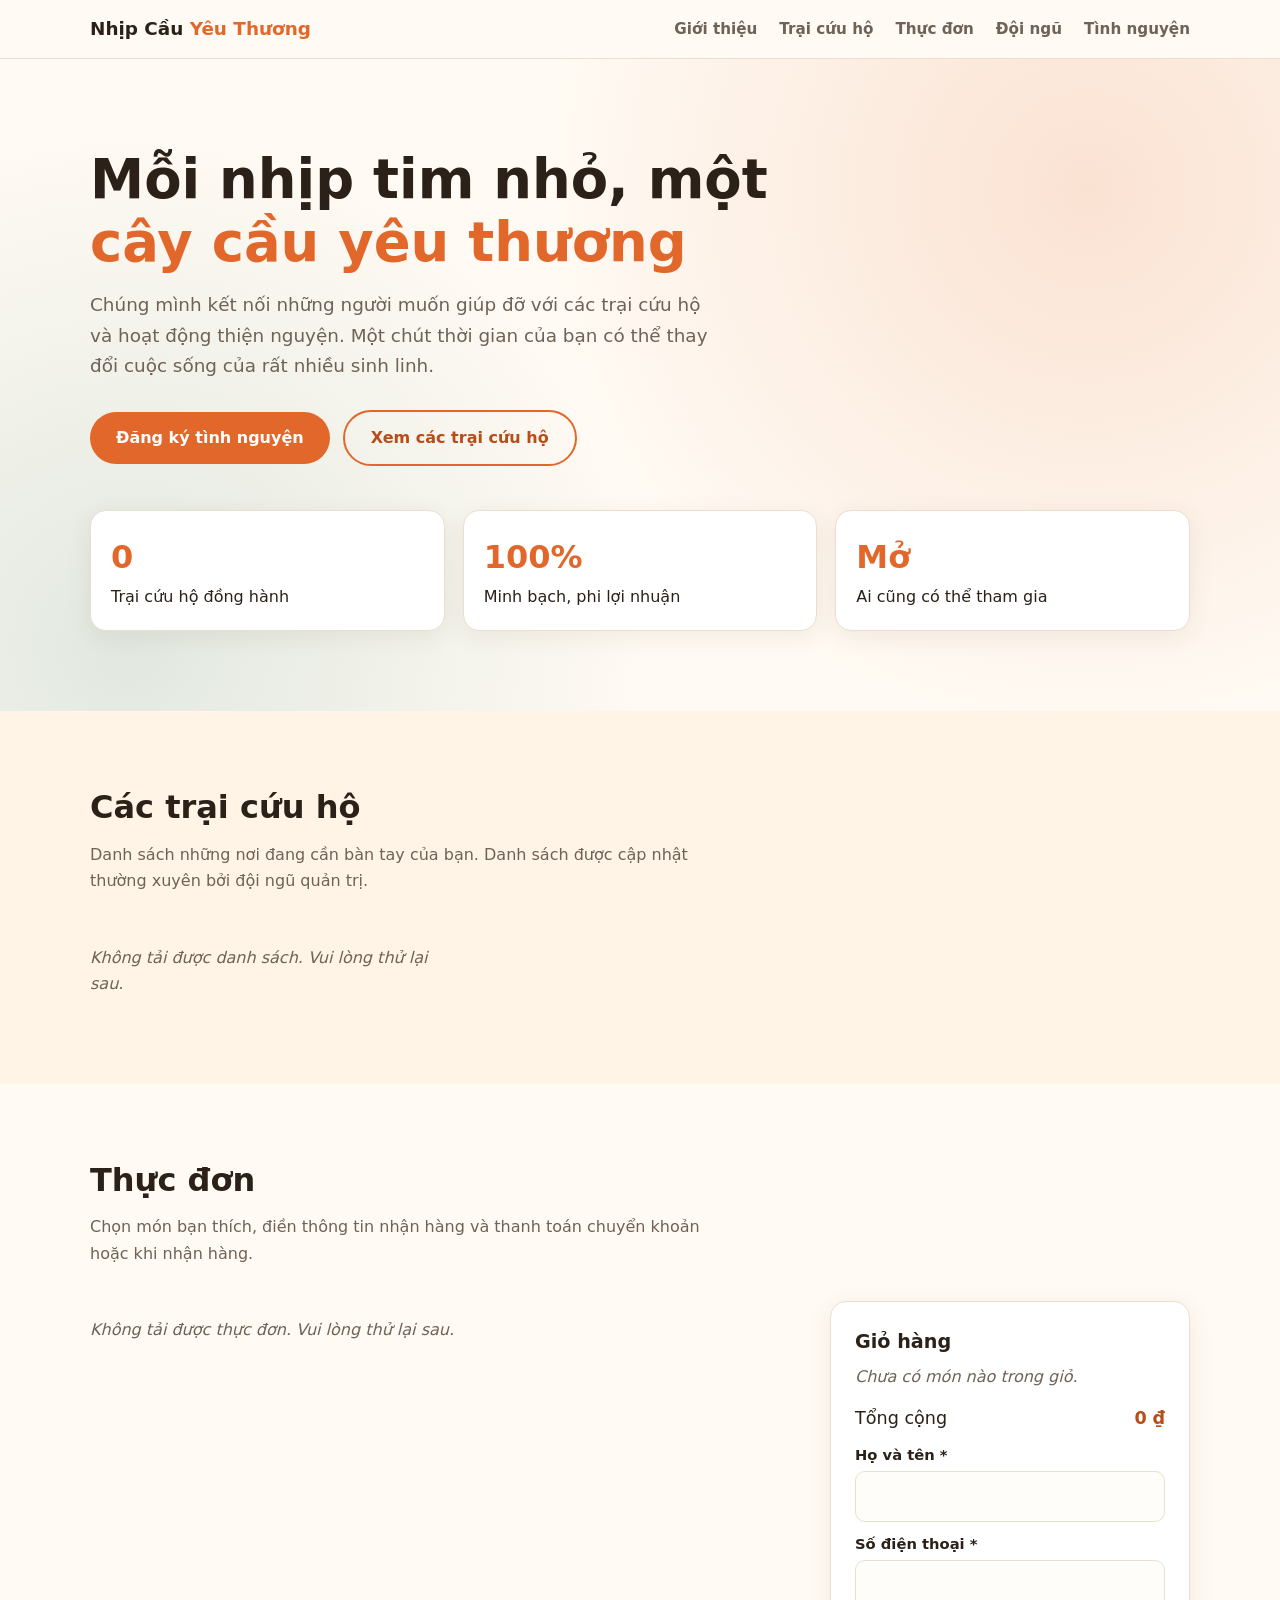
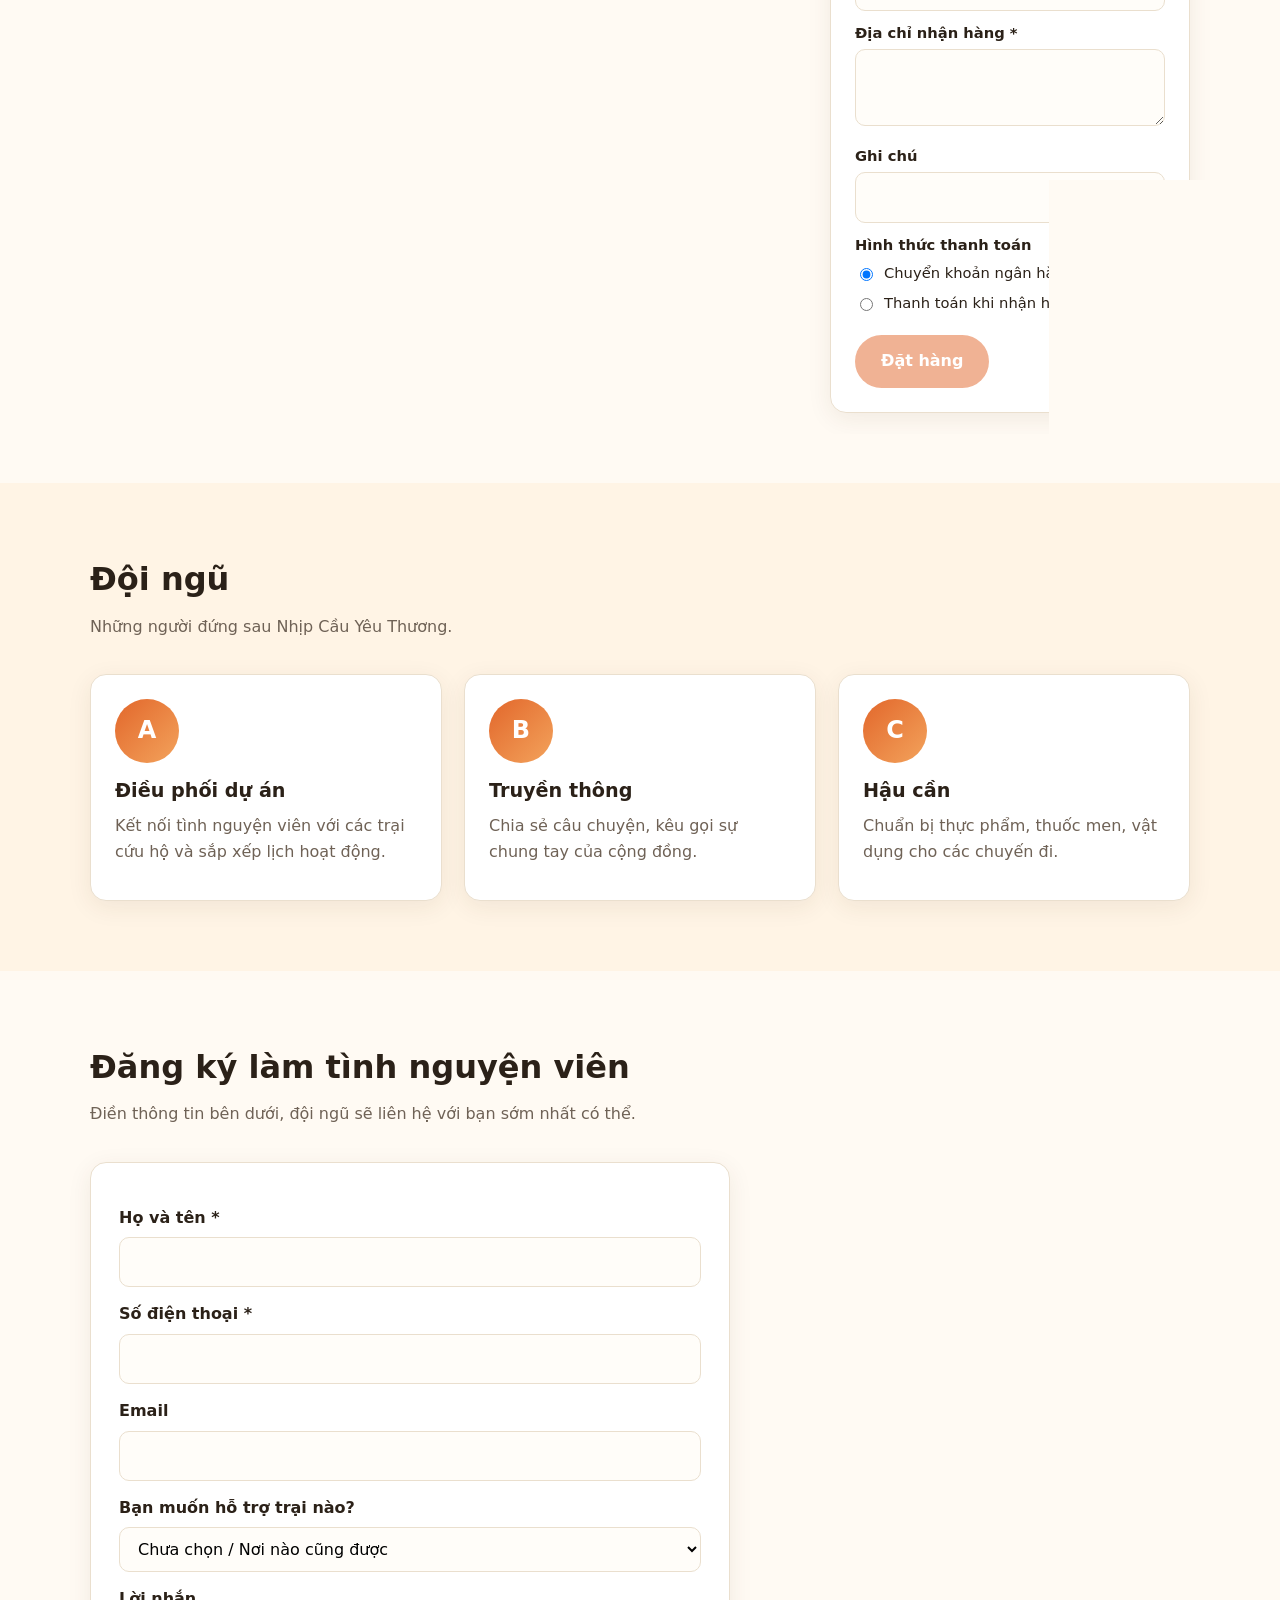
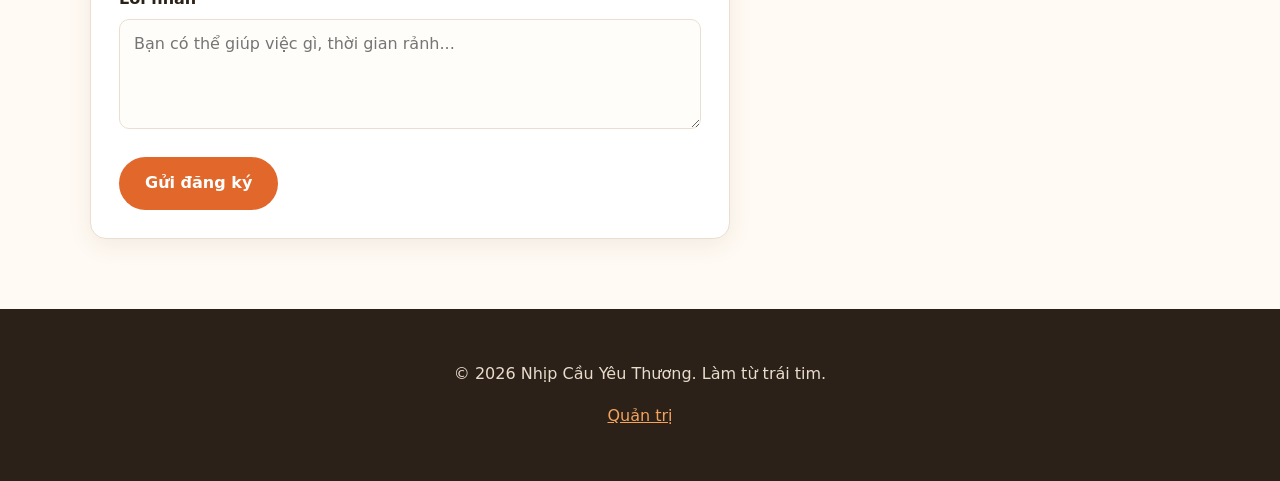
==== commit 8e4086f4: "Add files via upload" ====
--- a/index.html
+++ b/index.html
@@ -1,82 +1,144 @@
 <!DOCTYPE html>
 <html lang="vi">
 <head>
-<meta charset="UTF-8"><meta name="viewport" content="width=device-width, initial-scale=1.0">
-<title>Nhịp Cầu Yêu Thương</title>
-<link rel="stylesheet" href="style.css">
-<script src="https://cdn.jsdelivr.net/npm/@supabase/supabase-js@2"></script>
+  <meta charset="UTF-8" />
+  <meta name="viewport" content="width=device-width, initial-scale=1" />
+  <title>Nhịp Cầu Yêu Thương</title>
+  <meta name="description" content="Nhịp Cầu Yêu Thương - kết nối những tấm lòng thiện nguyện với các trại cứu hộ và hoạt động cộng đồng." />
+  <link rel="stylesheet" href="style.css" />
+  <link rel="stylesheet" href="shop.css" />
 </head>
 <body>
-<header class="header">
-  <a class="logo" href="#home">🐾 Nhịp Cầu Yêu Thương <small>From compassion to action</small></a>
-  <nav id="nav">
-    <a href="#home">Trang chủ</a>
-    <a href="#shelters">Trại cứu hộ</a>
-    <div class="nav-dropdown"><button class="nav-drop-btn">Về Dự Án ⌄</button><div class="dropdown-menu">
-      <a href="#project">Giới thiệu dự án<small>Sứ mệnh, tầm nhìn và mục tiêu</small></a>
-      <a href="#journey">Hành trình thực hiện<small>Các mốc phát triển của dự án</small></a>
-      <a href="#activities">Hoạt động<small>Những điều cộng đồng có thể làm</small></a>
-    </div></div>
-    <div class="nav-dropdown"><button class="nav-drop-btn">Về Chúng Tôi ⌄</button><div class="dropdown-menu">
-      <a href="#team">Nhóm thực hiện<small>Những người xây dựng dự án</small></a>
-      <a href="#contact">Thông tin liên hệ<small>Kết nối với Nhịp Cầu Yêu Thương</small></a>
-    </div></div>
-  </nav>
-  <button id="themeBtn" aria-label="Đổi giao diện">☾</button>
-  <a class="header-cta" href="#join">Cùng hành động</a>
-  <button id="menuBtn" class="menu-btn">☰</button>
-</header>
+  <header class="site-header">
+    <div class="container nav">
+      <a class="logo" href="./">Nhịp Cầu <span>Yêu Thương</span></a>
+      <nav class="nav-links">
+        <a href="#gioi-thieu">Giới thiệu</a>
+        <a href="#trai-cuu-ho">Trại cứu hộ</a>
+        <a href="#thuc-don">Thực đơn</a>
+        <a href="#doi-ngu">Đội ngũ</a>
+        <a href="#tinh-nguyen">Tình nguyện</a>
+      </nav>
+    </div>
+  </header>
 
-<main>
-<section id="home" class="story-hero">
-  <div class="hero-text">
-    <p class="eyebrow">TỪ THẤU HIỂU ĐẾN HÀNH ĐỘNG</p>
-    <h1>Kết nối yêu thương.<br><span>Thêm một cơ hội.</span></h1>
-    <p class="description">Nhịp Cầu Yêu Thương kết nối cộng đồng với các trại cứu hộ chó mèo, để mỗi người đều có thể tìm hiểu, sẻ chia và hành động theo cách của mình.</p>
-    <div class="actions"><a class="btn primary" href="#join">Cùng hành động →</a><a class="btn secondary" href="#shelters">Khám phá trại cứu hộ</a></div>
-  </div>
-  <div class="hero-image"><img src="https://images.unsplash.com/photo-1558788353-f76d92427f16?auto=format&fit=crop&w=1200&q=85" alt="Chú chó được cứu hộ"><div class="floating-card"><strong>🐾 Mỗi hành động đều có ý nghĩa.</strong><span>Biết · Quan tâm · Hành động</span></div></div>
-</section>
+  <main>
+    <section class="hero" id="gioi-thieu">
+      <div class="container">
+        <h1>Mỗi nhịp tim nhỏ, một <em>cây cầu yêu thương</em></h1>
+        <p>Chúng mình kết nối những người muốn giúp đỡ với các trại cứu hộ và hoạt động thiện nguyện. Một chút thời gian của bạn có thể thay đổi cuộc sống của rất nhiều sinh linh.</p>
+        <a class="btn" href="#tinh-nguyen">Đăng ký tình nguyện</a>
+        <a class="btn secondary" href="#trai-cuu-ho">Xem các trại cứu hộ</a>
 
-<section class="stats"><div><strong id="shelterCount">0</strong><p>Trại cứu hộ đang hiển thị</p></div><div><strong>24/7</strong><p>Thông tin có thể được truy cập</p></div><div><strong id="supportCount">0</strong><p>Lượt đăng ký hỗ trợ</p></div></section>
+        <div class="stats">
+          <div class="stat"><b id="stat-camps">0</b>Trại cứu hộ đồng hành</div>
+          <div class="stat"><b>100%</b>Minh bạch, phi lợi nhuận</div>
+          <div class="stat"><b>Mở</b>Ai cũng có thể tham gia</div>
+        </div>
+      </div>
+    </section>
 
-<section id="project" class="story-section split-section">
-  <div><p class="eyebrow">VỀ DỰ ÁN</p><h2 id="projectTitle">Một nơi để biết về những sinh mệnh đang cần một mái ấm.</h2></div>
-  <div><div id="projectContent"><p>Website được xây dựng như một cây cầu giữa cộng đồng và các trại cứu hộ.</p></div><div id="projectTags" class="pill-row"></div></div>
-</section>
+    <section id="trai-cuu-ho" class="alt">
+      <div class="container">
+        <h2 class="section-title">Các trại cứu hộ</h2>
+        <p class="section-sub">Danh sách những nơi đang cần bàn tay của bạn. Danh sách được cập nhật thường xuyên bởi đội ngũ quản trị.</p>
+        <div class="grid" id="camp-list"><p class="empty">Đang tải danh sách...</p></div>
+      </div>
+    </section>
 
-<section id="shelters" class="section">
-  <div class="section-heading"><p class="eyebrow">HIỂU VỀ CÁC TRẠI</p><h2>Những nơi đang cần bạn.</h2><p>Tìm kiếm và lọc thông tin trại cứu hộ được lưu trên cơ sở dữ liệu online.</p></div>
-  <div class="filters"><input id="searchInput" type="search" placeholder="🔍 Tìm theo tên, địa điểm, nhu cầu..."><select id="categoryFilter"><option value="all">Tất cả nhu cầu</option><option value="food">Thức ăn</option><option value="medical">Y tế</option><option value="volunteer">Tình nguyện</option><option value="supplies">Vật dụng</option></select></div>
-  <div id="shelterCards" class="cards"></div><p id="emptyMessage" class="empty hidden">Không tìm thấy trại phù hợp.</p>
-</section>
+    <section id="thuc-don">
+      <div class="container">
+        <h2 class="section-title">Thực đơn</h2>
+        <p class="section-sub">Chọn món bạn thích, điền thông tin nhận hàng và thanh toán chuyển khoản hoặc khi nhận hàng.</p>
+        <div class="shop">
+          <div id="menu-list"><p class="empty">Đang tải thực đơn...</p></div>
 
-<section id="activities" class="story-section action-section">
-  <div class="section-heading center"><p class="eyebrow">CÁCH BẠN CÓ THỂ THAM GIA</p><h2>Biến sự quan tâm thành hành động.</h2><p>Danh sách hoạt động được cập nhật bởi quản trị viên.</p></div>
-  <div id="activityList" class="steps"></div>
-</section>
+          <aside class="card cart" id="cart">
+            <h3>Giỏ hàng</h3>
+            <div id="cart-items"></div>
+            <div class="cart-total"><span>Tổng cộng</span><b id="cart-total">0 ₫</b></div>
 
-<section id="join" class="join-section">
-  <div class="join-copy"><p class="eyebrow">CÙNG HÀNH ĐỘNG</p><h2>Hãy trở thành một nhịp cầu.</h2><p>Không cần đăng nhập. Chỉ cần để lại thông tin và chọn cách bạn muốn đồng hành.</p><div class="notice">❤️ Thông tin đăng ký được gửi đến đội ngũ quản trị để kết nối và hỗ trợ.</div></div>
-  <form id="volunteerForm" class="join-form"><label>Họ tên / biệt danh<input id="nameInput" required placeholder="Ví dụ: Gia Kiệt"></label><label>Email<input id="emailInput" type="email" required placeholder="you@example.com"></label><label>Bạn muốn hỗ trợ gì?<select id="helpInput" required><option value="">Chọn một hình thức</option><option>Chăm sóc thú cưng</option><option>Vận chuyển</option><option>Đóng góp thức ăn</option><option>Đóng góp vật dụng</option><option>Hỗ trợ y tế</option><option>Chia sẻ thông tin</option><option>Khác</option></select></label><label>Lời nhắn<textarea id="messageInput" rows="4" placeholder="Bạn muốn nhắn điều gì cho đội ngũ?"></textarea></label><label class="check"><input id="consentInput" type="checkbox" required>Tôi xác nhận thông tin trên là chính xác và đồng ý để đội ngũ liên hệ.</label><button class="btn primary" type="submit">Gửi đăng ký →</button><p id="formMessage" class="message"></p></form>
-</section>
+            <form id="order-form" novalidate>
+              <label for="o-name">Họ và tên *</label>
+              <input id="o-name" name="name" required maxlength="120" autocomplete="name" />
 
-<section id="journey" class="story-section timeline-section"><div class="section-heading"><p class="eyebrow">HÀNH TRÌNH</p><h2>Hành trình thực hiện dự án.</h2><p>Các mốc thời gian có thể được thêm, sửa hoặc xóa từ trang quản trị.</p></div><div id="journeyList" class="timeline"></div></section>
+              <label for="o-phone">Số điện thoại *</label>
+              <input id="o-phone" name="phone" type="tel" required maxlength="30" autocomplete="tel" />
 
-<section id="team" class="team-section-reference" aria-labelledby="teamTitle">
-  <div class="team-intro">
-    <p class="eyebrow">VỀ CHÚNG TÔI</p>
-    <h2 id="teamTitle">Nhóm thực hiện</h2>
-    <p>Những thành viên đứng phía sau Nhịp Cầu Yêu Thương, cùng nhau biến sự quan tâm thành một sản phẩm có ích cho cộng đồng.</p>
-  </div>
-  <div id="teamList" class="team-reference-grid"></div>
-</section>
+              <label for="o-address">Địa chỉ nhận hàng *</label>
+              <textarea id="o-address" name="address" required maxlength="300" autocomplete="street-address"></textarea>
 
-<section id="contact" class="contact section"><p class="eyebrow">THÔNG TIN LIÊN HỆ</p><h2>Cùng tạo nên những điều tử tế.</h2><p>Nếu bạn đại diện cho một trại cứu hộ hoặc muốn đồng hành cùng dự án, hãy liên hệ với chúng tôi.</p><a class="btn primary" id="contactEmailLink" href="mailto:hello@example.com">Gửi email →</a></section>
-</main>
+              <label for="o-note">Ghi chú</label>
+              <input id="o-note" name="note" maxlength="500" />
 
-<div id="detailModal" class="modal hidden"><div class="modal-box"><button id="closeModal" class="close-btn">✕</button><div id="modalContent"></div></div></div>
-<footer><div><h3>🐾 NHỊP CẦU YÊU THƯƠNG</h3><p>Biết về những sinh mệnh cần giúp đỡ. Quan tâm đến các trại cứu hộ. Hành động khi bạn có thể.</p></div><div class="footer-links"><a href="#project">Về dự án</a><a href="#team">Về chúng tôi</a><a href="#join">Cùng hành động</a><a href="#contact">Liên hệ</a></div><small>© 2026 Nhịp Cầu Yêu Thương.</small></footer>
-<script src="script.js"></script>
-</body></html>
+              <label>Hình thức thanh toán</label>
+              <div class="radio-row">
+                <label><input type="radio" name="method" value="bank" checked /> Chuyển khoản ngân hàng</label>
+                <label><input type="radio" name="method" value="cod" /> Thanh toán khi nhận hàng</label>
+              </div>
 
+              <input class="hp" name="website" tabindex="-1" autocomplete="off" aria-hidden="true" />
+
+              <div class="form-actions"><button class="btn" id="order-submit" type="submit" disabled>Đặt hàng</button></div>
+              <div class="msg" id="order-msg" role="status"></div>
+            </form>
+          </aside>
+        </div>
+
+        <div class="card order-done" id="order-done" hidden></div>
+      </div>
+    </section>
+
+    <section id="doi-ngu" class="alt team">
+      <div class="container">
+        <h2 class="section-title">Đội ngũ</h2>
+        <p class="section-sub">Những người đứng sau Nhịp Cầu Yêu Thương.</p>
+        <div class="grid">
+          <div class="card"><div class="avatar">A</div><h3>Điều phối dự án</h3><p>Kết nối tình nguyện viên với các trại cứu hộ và sắp xếp lịch hoạt động.</p></div>
+          <div class="card"><div class="avatar">B</div><h3>Truyền thông</h3><p>Chia sẻ câu chuyện, kêu gọi sự chung tay của cộng đồng.</p></div>
+          <div class="card"><div class="avatar">C</div><h3>Hậu cần</h3><p>Chuẩn bị thực phẩm, thuốc men, vật dụng cho các chuyến đi.</p></div>
+        </div>
+      </div>
+    </section>
+
+    <section id="tinh-nguyen">
+      <div class="container">
+        <h2 class="section-title">Đăng ký làm tình nguyện viên</h2>
+        <p class="section-sub">Điền thông tin bên dưới, đội ngũ sẽ liên hệ với bạn sớm nhất có thể.</p>
+        <form class="panel" id="volunteer-form" novalidate>
+          <label for="name">Họ và tên *</label>
+          <input id="name" name="name" required maxlength="120" autocomplete="name" />
+
+          <label for="phone">Số điện thoại *</label>
+          <input id="phone" name="phone" type="tel" required maxlength="30" autocomplete="tel" />
+
+          <label for="email">Email</label>
+          <input id="email" name="email" type="email" maxlength="160" autocomplete="email" />
+
+          <label for="camp">Bạn muốn hỗ trợ trại nào?</label>
+          <select id="camp" name="camp"><option value="">Chưa chọn / Nơi nào cũng được</option></select>
+
+          <label for="message">Lời nhắn</label>
+          <textarea id="message" name="message" maxlength="1000" placeholder="Bạn có thể giúp việc gì, thời gian rảnh..."></textarea>
+
+          <!-- Ô chống spam: người thật sẽ không thấy -->
+          <input class="hp" name="website" tabindex="-1" autocomplete="off" aria-hidden="true" />
+
+          <div class="form-actions"><button class="btn" type="submit">Gửi đăng ký</button></div>
+          <div class="msg" id="form-msg" role="status"></div>
+        </form>
+      </div>
+    </section>
+  </main>
+
+  <footer>
+    <div class="container">
+      <p>© <span id="year"></span> Nhịp Cầu Yêu Thương. Làm từ trái tim.</p>
+      <p><a href="admin.html">Quản trị</a></p>
+    </div>
+  </footer>
+
+  <script src="app.js"></script>
+  <script src="shop.js"></script>
+</body>
+</html>
--- a/style.css
+++ b/style.css
@@ -1,1129 +1,121 @@
-* {
-    box-sizing: border-box;
-    margin: 0;
-    padding: 0;
+:root {
+  --bg: #fffaf3;
+  --card: #ffffff;
+  --ink: #2b2118;
+  --muted: #6f6256;
+  --brand: #e2672b;
+  --brand-dark: #b94d1a;
+  --accent: #2f7d6d;
+  --line: #eadfce;
+  --radius: 16px;
+  --shadow: 0 6px 24px rgba(80, 50, 20, 0.08);
 }
 
-:root {
-    --bg: #fbfaf6;
-    --surface: #fff;
-    --text: #18221d;
-    --muted: #66716b;
-    --primary: #e9784b;
-    --primary2: #cf5e35;
-    --accent: #6e9b72;
-    --border: #e7e6df;
-    --shadow: 0 18px 45px rgba(35,45,38,.08);
+* { box-sizing: border-box; }
+html { scroll-behavior: smooth; }
+body {
+  margin: 0;
+  font-family: "Be Vietnam Pro", "Segoe UI", system-ui, -apple-system, sans-serif;
+  background: var(--bg);
+  color: var(--ink);
+  line-height: 1.65;
+}
+img { max-width: 100%; display: block; }
+a { color: var(--brand-dark); }
+
+.container { width: min(1100px, 92%); margin: 0 auto; }
+
+/* Header */
+.site-header {
+  position: sticky; top: 0; z-index: 10;
+  background: rgba(255, 250, 243, 0.92);
+  backdrop-filter: blur(8px);
+  border-bottom: 1px solid var(--line);
+}
+.nav { display: flex; align-items: center; justify-content: space-between; padding: 14px 0; gap: 16px; }
+.logo { font-weight: 800; font-size: 1.15rem; text-decoration: none; color: var(--ink); }
+.logo span { color: var(--brand); }
+.nav-links { display: flex; gap: 22px; flex-wrap: wrap; }
+.nav-links a { text-decoration: none; color: var(--muted); font-weight: 600; font-size: 0.95rem; }
+.nav-links a:hover { color: var(--brand); }
+
+/* Hero */
+.hero {
+  padding: 90px 0 80px;
+  background:
+    radial-gradient(circle at 85% 20%, rgba(226, 103, 43, 0.16), transparent 45%),
+    radial-gradient(circle at 10% 90%, rgba(47, 125, 109, 0.14), transparent 40%);
+}
+.hero h1 { font-size: clamp(2rem, 5vw, 3.4rem); line-height: 1.15; margin: 0 0 16px; max-width: 760px; }
+.hero h1 em { color: var(--brand); font-style: normal; }
+.hero p { font-size: 1.15rem; color: var(--muted); max-width: 620px; margin: 0 0 28px; }
+.btn {
+  display: inline-block; border: 0; cursor: pointer;
+  background: var(--brand); color: #fff; font: inherit; font-weight: 700;
+  padding: 13px 26px; border-radius: 999px; text-decoration: none;
+  transition: transform 0.15s, background 0.15s;
+}
+.btn:hover { background: var(--brand-dark); transform: translateY(-1px); }
+.btn.secondary { background: transparent; color: var(--brand-dark); border: 2px solid var(--brand); margin-left: 8px; }
+.btn.secondary:hover { background: var(--brand); color: #fff; }
+.btn.danger { background: #c0392b; padding: 7px 16px; font-size: 0.85rem; }
+.btn.danger:hover { background: #962d22; }
+
+/* Sections */
+section { padding: 70px 0; }
+section.alt { background: #fff4e5; }
+.section-title { font-size: 2rem; margin: 0 0 8px; }
+.section-sub { color: var(--muted); margin: 0 0 34px; max-width: 640px; }
+
+.stats { display: grid; grid-template-columns: repeat(auto-fit, minmax(180px, 1fr)); gap: 18px; margin-top: 44px; }
+.stat { background: var(--card); border: 1px solid var(--line); border-radius: var(--radius); padding: 20px; box-shadow: var(--shadow); }
+.stat b { display: block; font-size: 2rem; color: var(--brand); }
+
+.grid { display: grid; grid-template-columns: repeat(auto-fill, minmax(280px, 1fr)); gap: 22px; }
+.card {
+  background: var(--card); border: 1px solid var(--line);
+  border-radius: var(--radius); padding: 24px; box-shadow: var(--shadow);
+}
+.card h3 { margin: 0 0 6px; font-size: 1.2rem; }
+.card .place { color: var(--accent); font-weight: 600; font-size: 0.9rem; margin-bottom: 10px; }
+.card p { margin: 0 0 10px; color: var(--muted); }
+.tag { display: inline-block; background: #fdebd9; color: var(--brand-dark); border-radius: 999px; padding: 3px 12px; font-size: 0.8rem; font-weight: 600; }
+
+.team .avatar {
+  width: 64px; height: 64px; border-radius: 50%;
+  background: linear-gradient(135deg, var(--brand), #f3a35c);
+  color: #fff; display: grid; place-items: center; font-size: 1.5rem; font-weight: 800; margin-bottom: 12px;
 }
 
-body {
-    font-family: Inter, system-ui, -apple-system, Segoe UI, sans-serif;
-    background: var(--bg);
-    color: var(--text);
-    line-height: 1.65;
-    transition: .25s;
+/* Forms */
+form.panel { background: var(--card); border: 1px solid var(--line); border-radius: var(--radius); padding: 28px; box-shadow: var(--shadow); max-width: 640px; }
+label { display: block; font-weight: 600; margin: 14px 0 6px; }
+input, textarea, select {
+  width: 100%; font: inherit; padding: 11px 14px;
+  border: 1px solid var(--line); border-radius: 10px; background: #fffdf9;
 }
+input:focus, textarea:focus, select:focus { outline: 2px solid var(--brand); border-color: transparent; }
+textarea { min-height: 110px; resize: vertical; }
+.form-actions { margin-top: 20px; }
+.msg { margin-top: 14px; padding: 12px 16px; border-radius: 10px; font-weight: 600; display: none; }
+.msg.ok { display: block; background: #e3f4ee; color: #1f6b5a; }
+.msg.err { display: block; background: #fde8e6; color: #a23226; }
+.hp { position: absolute; left: -9999px; }
 
-body.dark {
-    --bg: #121713;
-    --surface: #1c231e;
-    --text: #f3f6f1;
-    --muted: #b9c2ba;
-    --border: #344038;
-    --shadow: 0 18px 45px rgba(0,0,0,.3);
+/* Table (admin) */
+.table-wrap { overflow-x: auto; background: var(--card); border: 1px solid var(--line); border-radius: var(--radius); }
+table { width: 100%; border-collapse: collapse; min-width: 640px; }
+th, td { padding: 12px 16px; text-align: left; border-bottom: 1px solid var(--line); vertical-align: top; }
+th { background: #fff4e5; font-size: 0.85rem; text-transform: uppercase; letter-spacing: 0.04em; color: var(--muted); }
+tr:last-child td { border-bottom: 0; }
+
+.empty { color: var(--muted); font-style: italic; }
+
+footer { background: #2b2118; color: #e9dccb; padding: 36px 0; text-align: center; }
+footer a { color: #f3a35c; }
+
+@media (max-width: 640px) {
+  .hero { padding: 60px 0 50px; }
+  .btn.secondary { margin: 10px 0 0; }
+  .nav-links { gap: 14px; }
 }
-
-a {
-    text-decoration: none;
-    color: inherit;
-}
-
-button,
-input,
-select,
-textarea {
-    font: inherit;
-}
-
-/* =========================
-   HEADER
-========================= */
-
-.header {
-    position: sticky;
-    top: 0;
-    z-index: 40;
-    display: flex;
-    align-items: center;
-    gap: 22px;
-    padding: 15px 5%;
-    background: color-mix(in srgb, var(--surface) 94%, transparent);
-    backdrop-filter: blur(14px);
-    border-bottom: 1px solid var(--border);
-}
-
-.logo {
-    font-weight: 850;
-    color: var(--text);
-    margin-right: auto;
-    white-space: nowrap;
-}
-
-.logo small {
-    display: block;
-    font-size: 9px;
-    letter-spacing: .13em;
-    color: var(--muted);
-    font-weight: 700;
-    margin-left: 27px;
-    text-transform: uppercase;
-}
-
-.header nav {
-    display: flex;
-    align-items: center;
-    gap: 22px;
-}
-
-.header nav > a,
-.nav-drop-btn {
-    font-weight: 650;
-    color: var(--text);
-    font-size: 14px;
-}
-
-.header nav > a:hover,
-.nav-drop-btn:hover {
-    color: var(--primary);
-}
-
-.nav-dropdown {
-    position: relative;
-}
-
-.nav-drop-btn {
-    border: 0;
-    background: transparent;
-    cursor: pointer;
-    padding: 8px 0;
-}
-
-.dropdown-menu {
-    display: none;
-    position: absolute;
-    top: 40px;
-    left: -25px;
-    width: 270px;
-    background: var(--surface);
-    border: 1px solid var(--border);
-    border-radius: 16px;
-    padding: 8px;
-    box-shadow: var(--shadow);
-}
-
-.nav-dropdown:hover .dropdown-menu,
-.nav-dropdown:focus-within .dropdown-menu {
-    display: block;
-}
-
-.dropdown-menu a {
-    display: block;
-    padding: 12px;
-    border-radius: 10px;
-}
-
-.dropdown-menu a:hover {
-    background: color-mix(in srgb, var(--primary) 8%, var(--surface));
-}
-
-.dropdown-menu small {
-    display: block;
-    color: var(--muted);
-    font-weight: 400;
-    font-size: 12px;
-    margin-top: 2px;
-}
-
-.header button#themeBtn {
-    border: 0;
-    background: transparent;
-    color: var(--text);
-    cursor: pointer;
-    font-size: 19px;
-}
-
-.header-cta {
-    padding: 10px 16px;
-    border-radius: 12px;
-    background: var(--text);
-    color: var(--surface);
-    font-weight: 800;
-    font-size: 13px;
-}
-
-.menu-btn {
-    display: none;
-    border: 0;
-    background: transparent;
-    color: var(--text);
-    font-size: 22px;
-}
-
-/* =========================
-   HERO
-========================= */
-
-.story-hero {
-    max-width: 1240px;
-    margin: auto;
-    min-height: 680px;
-    padding: 78px 5% 80px;
-    display: grid;
-    grid-template-columns: .9fr 1.1fr;
-    gap: 70px;
-    align-items: center;
-}
-
-.hero-text {
-    padding-left: 4%;
-}
-
-.hero-text h1 {
-    font-size: clamp(48px, 6.3vw, 82px);
-    line-height: 1.02;
-    letter-spacing: -.045em;
-    margin: 14px 0 22px;
-}
-
-.hero-text h1 span {
-    color: var(--primary);
-}
-
-.description {
-    max-width: 620px;
-    color: var(--muted);
-    font-size: 18px;
-}
-
-.eyebrow {
-    font-size: 11px;
-    font-weight: 850;
-    letter-spacing: .16em;
-    color: var(--primary);
-}
-
-.actions {
-    display: flex;
-    gap: 12px;
-    flex-wrap: wrap;
-    margin-top: 28px;
-}
-
-.btn {
-    display: inline-flex;
-    justify-content: center;
-    align-items: center;
-    border: 0;
-    border-radius: 12px;
-    padding: 12px 19px;
-    cursor: pointer;
-    font-weight: 800;
-}
-
-.primary {
-    background: var(--primary);
-    color: #fff;
-}
-
-.primary:hover {
-    background: var(--primary2);
-}
-
-.secondary {
-    border: 1px solid var(--border);
-    background: var(--surface);
-    color: var(--text);
-}
-
-.hero-image {
-    position: relative;
-}
-
-.hero-image img {
-    width: 100%;
-    height: 590px;
-    object-fit: cover;
-    border-radius: 30px;
-    box-shadow: var(--shadow);
-}
-
-.floating-card {
-    position: absolute;
-    left: -22px;
-    bottom: 28px;
-    background: var(--surface);
-    padding: 15px 19px;
-    border-radius: 15px;
-    box-shadow: var(--shadow);
-}
-
-.floating-card span {
-    display: block;
-    color: var(--muted);
-    font-size: 12px;
-    margin-top: 2px;
-}
-
-/* =========================
-   STATS
-========================= */
-
-.stats {
-    max-width: 1050px;
-    margin: 0 auto 60px;
-    padding: 28px;
-    display: grid;
-    grid-template-columns: repeat(3, 1fr);
-    gap: 15px;
-    background: var(--surface);
-    border: 1px solid var(--border);
-    border-radius: 24px;
-    box-shadow: var(--shadow);
-    text-align: center;
-}
-
-.stats strong {
-    font-size: 32px;
-    color: var(--primary);
-}
-
-.stats p {
-    color: var(--muted);
-    font-size: 13px;
-}
-
-/* =========================
-   SECTIONS
-========================= */
-
-.section,
-.story-section {
-    max-width: 1200px;
-    margin: auto;
-    padding: 90px 6%;
-}
-
-.section-heading {
-    margin-bottom: 30px;
-}
-
-.section-heading h2,
-.story-section h2,
-.contact h2 {
-    font-size: clamp(34px, 4.5vw, 58px);
-    line-height: 1.08;
-    letter-spacing: -.035em;
-    margin: 9px 0 14px;
-}
-
-.section-heading p:last-child,
-.story-section > div > p:not(.eyebrow),
-.contact > p {
-    color: var(--muted);
-}
-
-.split-section {
-    display: grid;
-    grid-template-columns: 1fr 1fr;
-    gap: 90px;
-    align-items: center;
-}
-
-.pill-row {
-    display: flex;
-    gap: 8px;
-    flex-wrap: wrap;
-    margin-top: 25px;
-}
-
-.pill-row span {
-    padding: 7px 12px;
-    border: 1px solid var(--border);
-    border-radius: 999px;
-    color: var(--muted);
-    font-size: 13px;
-}
-
-/* =========================
-   FILTERS
-========================= */
-
-.filters {
-    display: flex;
-    gap: 12px;
-    margin-bottom: 25px;
-}
-
-.filters input,
-.filters select,
-.join-form input,
-.join-form select,
-.join-form textarea {
-    width: 100%;
-    padding: 13px 14px;
-    border: 1px solid var(--border);
-    border-radius: 12px;
-    background: var(--surface);
-    color: var(--text);
-    outline: none;
-}
-
-.filters input {
-    flex: 1;
-}
-
-.filters select {
-    max-width: 240px;
-}
-
-/* =========================
-   CARDS
-========================= */
-
-.cards {
-    display: grid;
-    grid-template-columns: repeat(3, 1fr);
-    gap: 20px;
-}
-
-.card {
-    background: var(--surface);
-    border: 1px solid var(--border);
-    border-radius: 20px;
-    overflow: hidden;
-    box-shadow: var(--shadow);
-}
-
-.card img {
-    width: 100%;
-    height: 220px;
-    object-fit: cover;
-}
-
-.card-body {
-    padding: 20px;
-}
-
-.card-body h3 {
-    font-size: 22px;
-    margin: 7px 0;
-}
-
-.card-body p {
-    color: var(--muted);
-    margin: 6px 0;
-}
-
-.tag {
-    display: inline-block;
-    padding: 5px 9px;
-    border-radius: 999px;
-    background: color-mix(in srgb, var(--primary) 12%, var(--surface));
-    color: var(--primary);
-    font-size: 11px;
-    font-weight: 850;
-}
-
-.card-body a {
-    display: inline-block;
-    color: var(--primary);
-    font-weight: 800;
-    margin-top: 8px;
-}
-
-/* =========================
-   ACTION / STEPS
-========================= */
-
-.action-section {
-    max-width: none;
-    background: var(--surface);
-    border-top: 1px solid var(--border);
-    border-bottom: 1px solid var(--border);
-}
-
-.center {
-    text-align: center;
-    max-width: 800px;
-    margin: auto;
-}
-
-.steps {
-    max-width: 1100px;
-    margin: 45px auto 0;
-    display: grid;
-    grid-template-columns: repeat(3, 1fr);
-    gap: 18px;
-}
-
-.steps article {
-    padding: 25px;
-    border-top: 1px solid var(--border);
-}
-
-.steps span {
-    color: var(--primary);
-    font-weight: 850;
-}
-
-.steps h3 {
-    font-size: 25px;
-    margin: 18px 0 8px;
-}
-
-.steps p {
-    color: var(--muted);
-}
-
-/* =========================
-   JOIN
-========================= */
-
-.join-section {
-    max-width: 1200px;
-    margin: 90px auto;
-    padding: 65px 6%;
-    display: grid;
-    grid-template-columns: .85fr 1.15fr;
-    gap: 70px;
-    background: #eaf1e8;
-    border-radius: 30px;
-}
-
-.dark .join-section {
-    background: #1c2a1f;
-}
-
-.join-copy h2 {
-    font-size: clamp(38px, 5vw, 60px);
-    line-height: 1.05;
-    margin: 10px 0 16px;
-}
-
-.join-copy > p:not(.eyebrow) {
-    color: var(--muted);
-}
-
-.notice {
-    margin-top: 25px;
-    padding: 15px;
-    border: 1px solid var(--border);
-    background: var(--surface);
-    border-radius: 14px;
-    font-size: 13px;
-}
-
-.join-form {
-    display: grid;
-    gap: 14px;
-}
-
-.join-form label {
-    font-weight: 750;
-    font-size: 13px;
-}
-
-.join-form input,
-.join-form select,
-.join-form textarea {
-    display: block;
-    margin-top: 6px;
-}
-
-.join-form .check {
-    display: flex;
-    align-items: flex-start;
-    gap: 9px;
-    font-weight: 500;
-    color: var(--muted);
-}
-
-.join-form .check input {
-    width: auto;
-    margin-top: 4px;
-}
-
-.message {
-    color: var(--primary);
-    font-weight: 750;
-}
-
-/* =========================
-   HÀNH TRÌNH
-   6–8 Ô
-========================= */
-
-.timeline-section {
-    padding-bottom: 60px;
-}
-
-/* Desktop: 3 ô / hàng */
-.timeline {
-    max-width: 1100px;
-    margin: 45px auto 0;
-    display: grid;
-    grid-template-columns: repeat(3, 1fr);
-    gap: 25px;
-}
-
-/* Mỗi ô */
-.timeline > div {
-    border-left: 2px solid var(--border);
-    padding: 5px 20px 20px;
-
-    display: flex;
-    flex-direction: column;
-
-    min-width: 0;
-}
-
-/* Số thứ tự */
-.timeline > div > b {
-    order: 1;
-    color: var(--primary);
-    font-size: 14px;
-}
-
-/* Tiêu đề */
-.timeline > div > h3 {
-    order: 2;
-    font-size: 23px;
-    margin: 12px 0 5px;
-}
-
-/* Mô tả */
-.timeline > div > p {
-    order: 3;
-    color: var(--muted);
-}
-
-/* Ảnh nằm cuối cùng */
-.timeline > div > .content-image {
-    order: 4;
-
-    width: 100%;
-    height: 180px;
-
-    object-fit: cover;
-
-    margin-top: 18px;
-    margin-bottom: 0;
-
-    border-radius: 18px;
-    display: block;
-}
-
-/* =========================
-   TEAM
-========================= */
-
-.team-section {
-    display: grid;
-    grid-template-columns: 1fr 1fr;
-    gap: 70px;
-    align-items: center;
-}
-
-.team-card {
-    display: flex;
-    align-items: center;
-    gap: 18px;
-    padding: 25px;
-    background: var(--surface);
-    border: 1px solid var(--border);
-    border-radius: 22px;
-    box-shadow: var(--shadow);
-}
-
-.team-avatar {
-    width: 62px;
-    height: 62px;
-    border-radius: 50%;
-    display: grid;
-    place-items: center;
-    background: color-mix(in srgb, var(--primary) 15%, var(--surface));
-    font-size: 28px;
-    overflow: hidden;
-    flex-shrink: 0;
-}
-
-.team-avatar img {
-    width: 100%;
-    height: 100%;
-    object-fit: cover;
-    border-radius: 50%;
-    display: block;
-}
-
-.team-card p {
-    color: var(--muted);
-    font-size: 13px;
-}
-
-.team-role {
-    font-weight: 800;
-    color: var(--primary) !important;
-    margin: 3px 0 !important;
-}
-
-.team-grid {
-    display: grid;
-    grid-template-columns: 1fr;
-    gap: 15px;
-}
-
-/* =========================
-   CONTACT
-========================= */
-
-.contact {
-    text-align: center;
-}
-
-.contact .btn {
-    margin-top: 20px;
-}
-
-/* =========================
-   GENERAL
-========================= */
-
-.empty {
-    text-align: center;
-    color: var(--muted);
-    padding: 30px;
-}
-
-.hidden {
-    display: none !important;
-}
-
-/* =========================
-   MODAL
-========================= */
-
-.modal {
-    position: fixed;
-    inset: 0;
-    background: rgba(0,0,0,.58);
-    display: grid;
-    place-items: center;
-    padding: 20px;
-    z-index: 70;
-}
-
-.modal-box {
-    position: relative;
-    width: min(600px, 100%);
-    background: var(--surface);
-    color: var(--text);
-    border-radius: 20px;
-    padding: 30px;
-    box-shadow: var(--shadow);
-}
-
-.close-btn {
-    position: absolute;
-    right: 15px;
-    top: 12px;
-    border: 0;
-    background: transparent;
-    color: var(--text);
-    font-size: 20px;
-    cursor: pointer;
-}
-
-/* =========================
-   FOOTER
-========================= */
-
-footer {
-    display: grid;
-    grid-template-columns: 1.5fr 1fr auto;
-    gap: 35px;
-    align-items: end;
-    padding: 55px 6%;
-    border-top: 1px solid var(--border);
-    color: var(--muted);
-}
-
-footer h3 {
-    color: var(--text);
-    margin-bottom: 6px;
-}
-
-.footer-links {
-    display: flex;
-    gap: 15px;
-    flex-wrap: wrap;
-}
-
-.footer-links a:hover {
-    color: var(--primary);
-}
-
-footer small {
-    white-space: nowrap;
-}
-
-/* =========================
-   ADMIN
-========================= */
-
-.form-grid {
-    display: grid;
-    gap: 12px;
-}
-
-.row {
-    display: flex;
-    gap: 10px;
-    flex-wrap: wrap;
-}
-
-.admin-note {
-    color: var(--muted);
-    margin: 7px 0 15px;
-}
-
-.admin-panel .form-grid input,
-.admin-panel .form-grid select,
-.admin-panel .form-grid textarea {
-    width: 100%;
-    padding: 12px 13px;
-    border: 1px solid var(--border);
-    border-radius: 11px;
-    background: var(--surface);
-    color: var(--text);
-}
-
-.admin-panel .message {
-    margin-top: 8px;
-}
-
-.admin-item small {
-    color: var(--muted);
-}
-
-/* =========================
-   CONTENT IMAGES
-========================= */
-
-.content-image {
-    width: 100%;
-    height: 180px;
-    object-fit: cover;
-    border-radius: 18px;
-    margin-bottom: 18px;
-    display: block;
-}
-
-.project-content-image {
-    max-height: 280px;
-}
-
-.activity-image {
-    height: 150px;
-    margin-bottom: 16px;
-}
-
-.steps article {
-    overflow: hidden;
-}
-
-.steps article .content-image {
-    margin: -25px -25px 18px;
-    width: calc(100% + 50px);
-    border-radius: 0;
-    height: 170px;
-}
-
-/* =========================
-   TABLET
-========================= */
-
-@media (max-width: 900px) {
-
-    .header nav {
-        display: none;
-        position: absolute;
-        top: 68px;
-        left: 0;
-        right: 0;
-        background: var(--surface);
-        padding: 18px 6%;
-        border-bottom: 1px solid var(--border);
-        flex-direction: column;
-        align-items: flex-start;
-    }
-
-    .header nav.open {
-        display: flex;
-    }
-
-    .nav-dropdown {
-        width: 100%;
-    }
-
-    .dropdown-menu {
-        position: static;
-        width: 100%;
-        margin-top: 5px;
-    }
-
-    .header-cta {
-        display: none;
-    }
-
-    .menu-btn {
-        display: block;
-    }
-
-    .story-hero {
-        grid-template-columns: 1fr;
-        padding-top: 55px;
-    }
-
-    .hero-text {
-        padding-left: 0;
-    }
-
-    .hero-image img {
-        height: 420px;
-    }
-
-    .split-section,
-    .team-section,
-    .join-section {
-        grid-template-columns: 1fr;
-        gap: 35px;
-    }
-
-    .cards {
-        grid-template-columns: 1fr 1fr;
-    }
-
-    .steps {
-        grid-template-columns: 1fr;
-    }
-
-    /* Hành trình: 2 ô / hàng */
-    .timeline {
-        grid-template-columns: repeat(2, 1fr);
-    }
-
-    .join-section {
-        margin: 60px 5%;
-        padding: 45px 6%;
-    }
-
-    footer {
-        grid-template-columns: 1fr;
-    }
-}
-
-/* =========================
-   MOBILE
-========================= */
-
-@media (max-width: 600px) {
-
-    .logo small {
-        display: none;
-    }
-
-    .story-hero {
-        padding-top: 40px;
-    }
-
-    .hero-text h1 {
-        font-size: 48px;
-    }
-
-    .hero-image img {
-        height: 320px;
-    }
-
-    .floating-card {
-        left: 15px;
-        bottom: 15px;
-    }
-
-    .cards,
-    .stats {
-        grid-template-columns: 1fr;
-    }
-
-    .filters {
-        flex-direction: column;
-    }
-
-    .filters select {
-        max-width: none;
-    }
-
-    .section,
-    .story-section {
-        padding: 65px 6%;
-    }
-
-    /* Hành trình: 1 ô / hàng */
-    .timeline {
-        grid-template-columns: 1fr;
-    }
-
-    .timeline > div > .content-image {
-        height: 200px;
-    }
-
-    footer {
-        padding: 40px 6%;
-    }
-
-    footer small {
-        white-space: normal;
-    }
-}
-/* ================================
-  
-
-
-
-/* ================================
-   TEAM — featured first member + compact list
-================================ */
-.team-section-reference{
-  max-width:1320px;
-  margin:0 auto;
-  padding:120px 5% 130px;
-  display:grid;
-  grid-template-columns:minmax(260px,.72fr) minmax(0,1.28fr);
-  gap:72px;
-  align-items:start;
-}
-.team-intro{
-  position:sticky;
-  top:110px;
-  max-width:430px;
-}
-.team-intro h2{
-  font-size:clamp(56px,7vw,100px);
-  line-height:.94;
-  letter-spacing:-.055em;
-  margin:12px 0 24px;
-}
-.team-intro>p:last-child{
-  color:var(--muted);
-  max-width:360px;
-  font-size:16px;
-}
-.team-reference-grid{
-  display:grid;
-  grid-template-columns:minmax(260px,1.08fr) minmax(260px,.92fr);
-  gap:18px 34px;
-  align-items:start;
-}
-.team-reference-item{
-  min-width:0;
-}
-.team-reference-item.has-photo{
-  grid-row:span 3;
-}
-.team-reference-number{
-  display:block;
-  font-size:13px;
-  font-weight:900;
-  letter-spacing:.1em;
-  color:var(--primary);
-  margin-bottom:10px;
-}
-.team-reference-photo{
-  position:relative;
-  width:100%;
-  aspect-ratio:4/3;
-  overflow:hidden;
-  background:var(--surface-2);
-  border-radius:26px;
-  box-shadow:var(--shadow);
-}
-.team-reference-photo img{
-  width:100%;
-  height:100%;
-  display:block;
-  object-fit:cover;
-  transition:transform .5s ease;
-}
-.team-reference-item:hover .team-reference-photo img{transform:scale(1.025)}
-.team-reference-item.has-photo .team-reference-name{
-  margin-top:17px;
-  font-size:28px;
-  line-height:1.02;
-  letter-spacing:-.03em;
-}
-.team-reference-item.has-photo .team-reference-role{
-  margin-top:7px;
-  font-size:13px;
-}
-.team-reference-item.has-photo .team-reference-bio{
-  margin-top:10px;
-  max-width:460px;
-}
-.team-reference-item.no-photo{
-  padding:22px 0 24px;
-  border-top:1px solid var(--line);
-}
-.team-reference-item.no-photo:last-child{
-  border-bottom:1px solid var(--line);
-}
-.team-reference-item.no-photo .team-reference-number{
-  margin-bottom:11px;
-}
-.team-reference-item.no-photo .team-reference-name{
-  font-size:24px;
-  line-height:1.04;
-  letter-spacing:-.025em;
-}
-.team-reference-item.no-photo .team-reference-role{
-  margin-top:5px;
-  color:var(--primary);
-  font-size:12px;
-  font-weight:850;
-}
-.team-reference-item.no-photo .team-reference-bio{
-  margin-top:8px;
-  color:var(--muted);
-  font-size:13px;
-  line-height:1.5;
-  max-width:430px;
-}
-@media(max-width:900px){
-  .team-section-reference{
-    grid-template-columns:1fr;
-    gap:45px;
-    padding-top:90px;
-    padding-bottom:100px;
-  }
-  .team-intro{position:static;max-width:650px}
-  .team-intro h2{font-size:clamp(52px,11vw,82px)}
-  .team-intro>p:last-child{max-width:620px}
-}
-@media(max-width:700px){
-  .team-reference-grid{
-    grid-template-columns:1fr;
-    gap:0;
-  }
-  .team-reference-item.has-photo{grid-row:auto;padding-bottom:26px}
-  .team-reference-photo{aspect-ratio:4/3;border-radius:22px}
-  .team-reference-item.no-photo{padding:20px 0}
-  .team-reference-item.no-photo:last-child{border-bottom:1px solid var(--line)}
-}
--- a/shop.css
+++ b/shop.css
@@ -0,0 +1,50 @@
+.btn:disabled { opacity: 0.5; cursor: not-allowed; transform: none; }
+.shop { display: grid; grid-template-columns: 1fr 360px; gap: 28px; align-items: start; }
+.menu-cat { margin: 0 0 26px; }
+.menu-cat h3 { margin: 0 0 12px; font-size: 1.1rem; color: var(--accent); text-transform: uppercase; letter-spacing: 0.04em; }
+.menu-item {
+  display: flex; justify-content: space-between; align-items: center; gap: 16px;
+  background: var(--card); border: 1px solid var(--line); border-radius: var(--radius);
+  padding: 16px 20px; margin-bottom: 12px; box-shadow: var(--shadow);
+}
+.menu-item h4 { margin: 0 0 4px; font-size: 1.05rem; }
+.menu-item p { margin: 0; color: var(--muted); font-size: 0.92rem; }
+.price { font-weight: 800; color: var(--brand-dark); white-space: nowrap; margin-top: 6px; display: block; }
+.btn.small { padding: 8px 18px; font-size: 0.9rem; white-space: nowrap; }
+
+.cart { position: sticky; top: 84px; }
+.cart h3 { margin-top: 0; }
+.cart-line { display: flex; justify-content: space-between; align-items: center; gap: 10px; padding: 8px 0; border-bottom: 1px dashed var(--line); }
+.cart-line .nm { flex: 1; font-size: 0.95rem; }
+.qty { display: inline-flex; align-items: center; gap: 6px; }
+.qty button {
+  width: 28px; height: 28px; border-radius: 50%; border: 1px solid var(--line);
+  background: #fffdf9; cursor: pointer; font-size: 1rem; line-height: 1; font-weight: 700;
+}
+.qty button:hover { background: var(--brand); color: #fff; border-color: var(--brand); }
+.cart-total { display: flex; justify-content: space-between; font-size: 1.1rem; margin: 14px 0 4px; }
+.cart-total b { color: var(--brand-dark); }
+.cart form { margin-top: 10px; }
+.cart label { margin: 10px 0 4px; font-size: 0.92rem; }
+.cart textarea { min-height: 70px; }
+.radio-row { display: flex; flex-direction: column; gap: 6px; margin-top: 4px; }
+.radio-row label { display: flex; align-items: center; gap: 8px; margin: 0; font-weight: 500; cursor: pointer; }
+.radio-row input { width: auto; }
+
+.order-done { margin-top: 28px; border-color: var(--accent); }
+.order-done h3 { color: var(--accent); margin: 0 0 8px; font-size: 1.4rem; }
+.order-done .code { display: inline-block; background: #e3f4ee; color: #1f6b5a; font-weight: 800; padding: 4px 14px; border-radius: 999px; font-size: 1.1rem; }
+.pay-grid { display: grid; grid-template-columns: 1fr auto; gap: 24px; align-items: start; margin-top: 16px; }
+.pay-info dl { margin: 0; display: grid; grid-template-columns: max-content 1fr; gap: 6px 16px; }
+.pay-info dt { color: var(--muted); }
+.pay-info dd { margin: 0; font-weight: 700; word-break: break-all; }
+.pay-qr img { width: 220px; height: auto; border: 1px solid var(--line); border-radius: 12px; background: #fff; }
+.copy-btn { margin-left: 8px; border: 1px solid var(--line); background: #fffdf9; border-radius: 8px; cursor: pointer; font: inherit; font-size: 0.8rem; padding: 2px 10px; }
+.order-items { margin: 12px 0 0; padding-left: 18px; color: var(--muted); }
+.notice { background: #fff4e5; border-radius: 10px; padding: 12px 16px; margin-top: 14px; font-size: 0.93rem; }
+
+@media (max-width: 860px) {
+  .shop { grid-template-columns: 1fr; }
+  .cart { position: static; }
+  .pay-grid { grid-template-columns: 1fr; }
+}
